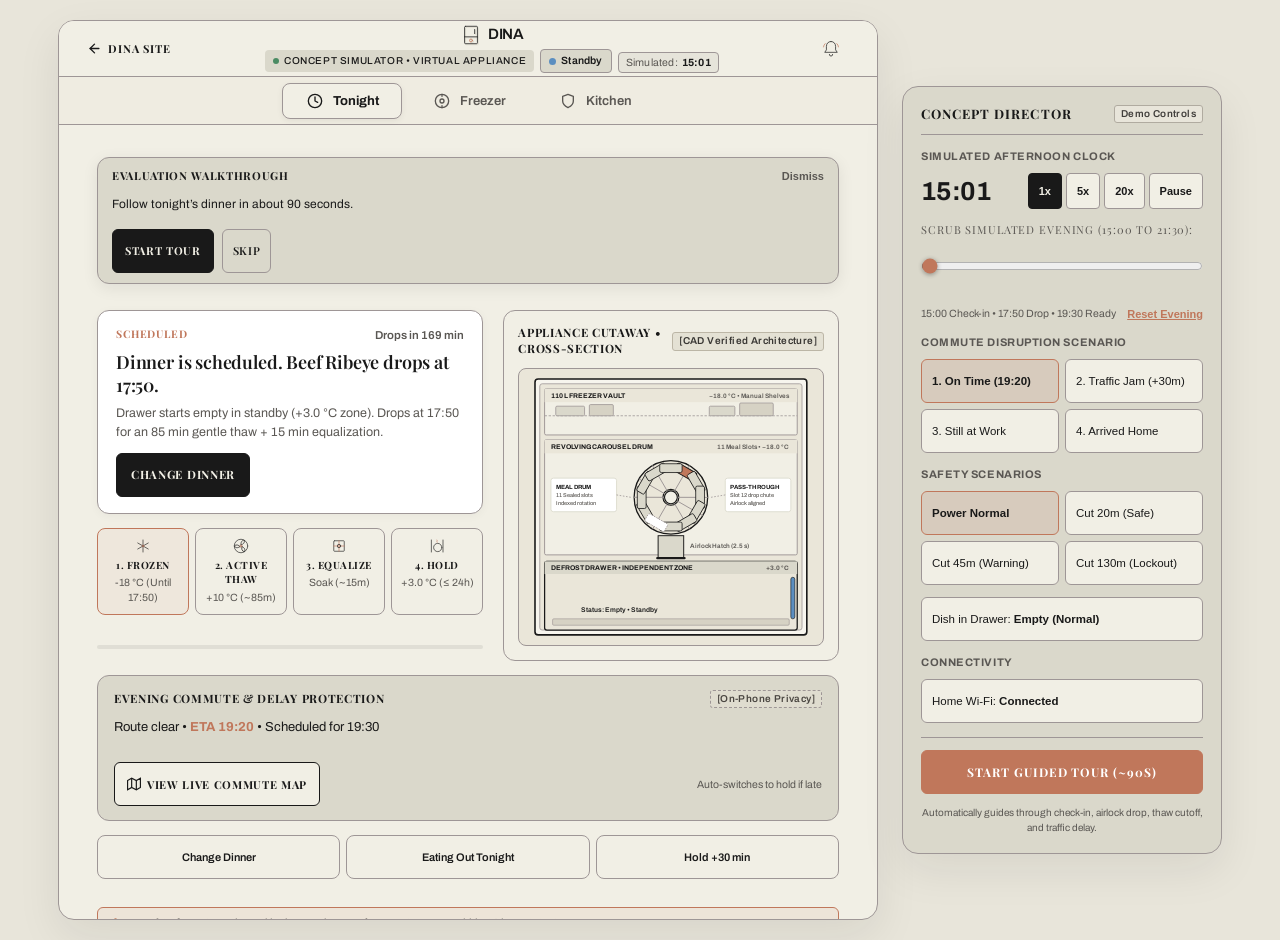
==== app.html @ b94a2a01 "Fix tablet layout: span Evening Commute, Quick Actions and Food Safety full width; eliminate dead ve" ====
<!DOCTYPE html>
<html lang="en">
<head>
  <meta charset="UTF-8">
  <meta name="viewport" content="width=device-width, initial-scale=1.0, viewport-fit=cover">
  <title>DINA App — Your Weeknight Dinner, Scheduled</title>
  <meta name="description" content="DINA Companion App — Concept Simulator &amp; Virtual Appliance. Schedule tonight's dinner, browse your stocked freezer meals, and keep dinner fridge-fresh at +3.0 °C.">
  <meta name="theme-color" content="#F1EFE5">
  <meta name="apple-mobile-web-app-capable" content="yes">
  <meta name="mobile-web-app-capable" content="yes">
  <meta name="apple-mobile-web-app-status-bar-style" content="default">
  <meta name="apple-mobile-web-app-title" content="DINA">
  <link rel="manifest" href="manifest.json">
  <link rel="icon" type="image/svg+xml" href="assets/icons/pwa-logo.svg">
  <link rel="icon" type="image/png" sizes="192x192" href="assets/images/pwa-icon-192.png">
  <link rel="apple-touch-icon" sizes="180x180" href="assets/images/apple-touch-icon.png">
  <link rel="stylesheet" href="css/tokens.css?v=10.4">
  <link rel="stylesheet" href="css/app.css?v=10.4">
</head>
<body class="app-body">

  <!-- Global DINA Animated Icon Style Definition (Presentation Deck Style) -->
  <svg width="0" height="0" style="position:absolute; width:0; height:0; overflow:hidden;" aria-hidden="true">
    <style>
      svg.dina-icon {
        --ink: #191919;
        --accent: #C0775B;
        filter: drop-shadow(1.8px 1.8px 0 var(--sand, #DAD8CB));
        overflow: visible;
      }
      .sand-card svg.dina-icon,
      .lock-notification-card svg.dina-icon,
      .status-hero-card svg.dina-icon,
      .drum-tier-card svg.dina-icon,
      .halo-simulator-card svg.dina-icon {
        filter: drop-shadow(1.8px 1.8px 0 var(--paper, #F1EFE5));
      }
      svg.dina-icon * {
        fill: none;
        stroke: var(--ink);
        stroke-width: 1.7;
        stroke-linecap: round;
        stroke-linejoin: round;
        transition: stroke-width 0.3s cubic-bezier(0.22, 0.61, 0.36, 1);
      }
      svg.dina-icon .ac { stroke: var(--accent); }
      svg.dina-icon .fl { fill: var(--accent); stroke: none; }
      svg.dina-icon .d {
        animation: dina-draw 1.45s cubic-bezier(0.22, 1, 0.36, 1) both;
        animation-delay: calc(var(--i, 0) * 0.1s);
      }
      @keyframes dina-draw {
        from { stroke-dasharray: 1; stroke-dashoffset: 1; }
        to   { stroke-dasharray: 1; stroke-dashoffset: 0; }
      }
      svg.dina-icon .vb { transform-box: view-box; }
      svg.dina-icon .spin-drum { transform-origin: 24px 24px; animation: dina-rot 36s linear infinite; }
      svg.dina-icon .spin-snow { transform-origin: 24px 24px; animation: dina-rot 52s linear infinite; }
      svg.dina-icon .spin-fan  { transform-origin: 24px 24px; animation: dina-rot 11s linear infinite; }
      svg.dina-icon .h1 { transform-origin: 24px 25px; animation: dina-rot 18s linear infinite; }
      svg.dina-icon .h2 { transform-origin: 24px 25px; animation: dina-rot 180s linear infinite; }
      @keyframes dina-rot { to { transform: rotate(360deg); } }
      svg.dina-icon .pulse-drawer { transform-origin: 24px 36px; animation: dina-halo 4.2s ease-in-out infinite; }
      svg.dina-icon .pulse-cal    { transform-origin: 33.5px 34px; animation: dina-halo 4.2s ease-in-out infinite; }
      @keyframes dina-halo { 0%, 100% { transform: scale(1); } 50% { transform: scale(1.22); } }
      svg.dina-icon .fall { animation: dina-fall 4.8s cubic-bezier(0.45, 0, 0.55, 1) infinite 1.4s; }
      @keyframes dina-fall { 0% { transform: translateY(0); opacity: 1; } 65% { transform: translateY(22px); opacity: 1; } 82%, 100% { transform: translateY(22px); opacity: 0; } }
      svg.dina-icon .steam { animation: dina-steam 4.6s ease-in-out infinite; }
      @keyframes dina-steam { 0%, 100% { transform: translateY(0); opacity: 1; } 50% { transform: translateY(-2.5px); opacity: 0.4; } }
      svg.dina-icon .bob { animation: dina-bob 4.8s ease-in-out infinite; }
      @keyframes dina-bob { 0%, 100% { transform: translateY(-1.5px); } 50% { transform: translateY(1.5px); } }
      svg.dina-icon .swing { transform-origin: 24px 6px; animation: dina-ring 6s ease-in-out infinite 1.5s; }
      @keyframes dina-ring { 0%, 20%, 100% { transform: rotate(0); } 4% { transform: rotate(7deg); } 8% { transform: rotate(-6deg); } 12% { transform: rotate(4deg); } 16% { transform: rotate(-2deg); } }
      svg.dina-icon .chk path { animation: dina-chk 6.5s cubic-bezier(0.22, 1, 0.36, 1) infinite 1.2s; }
      @keyframes dina-chk { 0% { stroke-dasharray: 1; stroke-dashoffset: 1; } 25%, 100% { stroke-dasharray: 1; stroke-dashoffset: 0; } }
      svg.dina-icon .a1, svg.dina-icon .a2, svg.dina-icon .a3, svg.dina-icon .blink { animation: dina-wave 4.2s ease-in-out infinite; }
      svg.dina-icon .a2 { animation-delay: 0.25s; }
      svg.dina-icon .a3 { animation-delay: 0.5s; }
      @keyframes dina-wave { 0%, 100% { opacity: 1; } 50% { opacity: 0.22; } }
      @media (prefers-reduced-motion: reduce) {
        svg.dina-icon * { animation: none !important; }
      }
    </style>
  </svg>

  <!-- Responsive Layout: Centered Phone Shell on Mobile; Phone + Director Panel Side-by-Side on Desktop -->
  <div class="app-layout-wrapper">

    <!-- Primary Phone Shell (Max-Width 430px) -->
    <main class="web-app-shell" id="appRoot" data-viewport="mobile">

      <!-- Top Web App Header -->
      <header class="app-header">
        <a href="index.html" class="app-header-back" title="Return to DINA Website" aria-label="Back to Website">
          <svg width="15" height="15" viewBox="0 0 24 24" fill="none" stroke="currentColor" stroke-width="2.2" stroke-linecap="round" stroke-linejoin="round">
            <line x1="19" y1="12" x2="5" y2="12"></line>
            <polyline points="12 19 5 12 12 5"></polyline>
          </svg>
          <span class="app-back-label">DINA Site</span>
        </a>

        <div class="app-header-center">
          <div class="app-brand-title-row">
            <svg class="dina-icon app-header-emblem" viewBox="0 0 48 48" width="20" height="20" aria-hidden="true">
              <rect class="d" style="--i:0" pathLength="1" x="10" y="5" width="28" height="38" rx="2"/>
              <path class="d" style="--i:1" pathLength="1" d="M10 28H38"/>
              <path class="d" style="--i:2" pathLength="1" d="M32 12V21"/>
              <g class="vb pulse-drawer"><circle class="d ac" style="--i:3" pathLength="1" cx="24" cy="36" r="3.2"/></g>
            </svg>
            <h1 class="app-header-title">DINA</h1>
          </div>
          <div class="header-meta-row">
            <a href="index.html" class="app-status-badge simulator-badge" id="headerConnectionBadge" title="Concept Simulator · Virtual Appliance (Link to Website)">
              <span class="status-pulse-dot" id="headerPulseDot"></span>
              <span id="headerStatusText">Concept Simulator &bull; Virtual Appliance</span>
            </a>
            <div class="header-led-chip" id="headerLedChip" title="Drawer Handle Physical Light Ring State">
              <span class="led-indicator-dot blue" id="headerLedDot"></span>
              <span id="headerLedText">Standby</span>
            </div>
            <div class="header-clock-tag" title="Simulated afternoon clock for demo evaluation">
              <span>Simulated:</span> <strong id="simClockDisplay">15:00</strong>
            </div>
          </div>
        </div>

        <div class="app-header-actions">
          <button class="app-header-btn" id="btnHeaderBell" title="Appliance Status Notification" aria-label="Appliance Status" type="button">
            <svg class="dina-icon" viewBox="0 0 48 48" width="20" height="20" style="filter:none;" aria-hidden="true">
              <g class="vb swing"><path class="d" style="--i:0" pathLength="1" d="M24 6C17 6 13 11 13 18V26L9 32H39L35 26V18C35 11 31 6 24 6Z"/><path class="d" style="--i:2" pathLength="1" d="M20 37a4 4 0 0 0 8 0"/></g><path class="d ac" style="--i:3" pathLength="1" d="M38 11a12 12 0 0 1 4 8M10 11a12 12 0 0 0 -4 8"/>
            </svg>
          </button>
        </div>
      </header>

      <!-- Scrollable Main Content -->
      <div class="app-main-content">

        <!-- ====================================================================
             TAB 1: TONIGHT (Connected Evening Flow, Status Hero, Cutaway, Pipeline)
             ==================================================================== -->
        <section class="tab-content active" id="tab-tonight" role="tabpanel" aria-label="Tonight's Dinner">

          <!-- First-Run Guided Tour Prompt Card -->
          <div class="lock-notification-card sand-card" id="tourPromptCard" role="region" aria-label="Guided Tour Prompt" style="background:var(--sand); margin-bottom:12px; padding:10px 14px;">
            <div class="lock-notif-header" style="margin-bottom:4px;">
              <span class="lock-notif-badge">Evaluation Walkthrough</span>
              <button type="button" id="btnTourPromptSkip" style="background:none; border:none; color:var(--ink-soft); font-size:11px; cursor:pointer; font-weight:600;">Dismiss</button>
            </div>
            <p class="lock-notif-text" style="font-size:12px; line-height:1.4; margin-bottom:8px;">
              Follow tonight&rsquo;s dinner in about 90 seconds.
            </p>
            <div style="display:flex; gap:8px;">
              <button type="button" class="btn-hero-primary" id="btnTourPromptStart" style="font-size:11px; padding:6px 12px;">Start Tour</button>
              <button type="button" class="btn-hero-secondary" id="btnTourPromptDismiss" style="font-size:11px; padding:6px 10px;">Skip</button>
            </div>
          </div>

          <!-- 15:00 Lock-Screen Style Afternoon Check-In Notification -->
          <div class="lock-notification-card" id="lockNotificationCard" role="region" aria-label="15:00 Afternoon Check-In">
            <div class="lock-notif-header">
              <div class="lock-notif-title-row">
                <svg class="dina-icon" viewBox="0 0 48 48" width="20" height="20" aria-hidden="true">
                  <rect class="d" style="--i:0" pathLength="1" x="6" y="9" width="36" height="33" rx="3"/><path class="d" style="--i:1" pathLength="1" d="M6 18H42"/><path class="d" style="--i:1" pathLength="1" d="M15 5V12M33 5V12"/><g class="vb pulse-cal"><circle class="d ac" style="--i:2" pathLength="1" cx="33.5" cy="34" r="3.6"/></g>
                </svg>
                <span class="lock-notif-badge">15:00 Afternoon Check-In</span>
              </div>
              <span class="lock-notif-sub">Runs automatically if you&rsquo;re busy</span>
            </div>
            <p class="lock-notif-text" id="lockNotifQuestionText">
              Tonight at <strong>19:30</strong>: Ready for <strong>Beef Ribeye</strong>?
            </p>
            <div class="lock-notif-actions">
              <button type="button" class="btn-notif-action confirm" id="btnNotifYes">Sounds Good</button>
              <button type="button" class="btn-notif-action" id="btnNotifSwap">Pick Another</button>
              <button type="button" class="btn-notif-action" id="btnNotifSkip">Eating Out Tonight</button>
            </div>
          </div>

          <!-- 1. Status Hero Card (Single sentence of state + number + primary action) -->
          <div class="status-hero-card" id="statusHeroCard" aria-live="polite">
            <div class="status-hero-meta">
              <span class="status-hero-tag" id="heroPhaseTag">SCHEDULED</span>
              <span class="status-hero-countdown" id="heroCountdownVal">Drops in 170 min</span>
            </div>
            <h2 class="status-hero-heading" id="heroHeading">Dinner is scheduled. Beef Ribeye drops at 17:50.</h2>
            <p class="status-hero-sub" id="heroSubtext">Drawer starts empty in standby (+3.0 &deg;C zone). At 17:50, container drops for an 85 min gentle thaw + 15 min equalization.</p>
            <div class="status-hero-actions" id="heroActions">
              <button type="button" class="btn-hero-primary" id="btnHeroAction">Change Dinner</button>
            </div>
          </div>

          <!-- 2. Cutaway Illustration (Mechanical cross-section: 110L vault, carousel, hatch, drawer) -->
          <div class="cutaway-card" id="cutawayCard" aria-label="Appliance mechanical cutaway cross-section">
            <div class="cutaway-header">
              <span class="cutaway-title">Appliance Cutaway &bull; Cross-Section</span>
              <span class="spec-status-tag cad">[CAD Verified Architecture]</span>
            </div>
            <div class="cutaway-svg-wrap">
              <svg class="cutaway-svg" viewBox="0 0 380 340" aria-label="DINA upright freezer cutaway cross-section diagram">
                <!-- Outer Insulated Cabinet Frame (60cm upright chassis) -->
                <rect x="20" y="10" width="340" height="320" rx="4" fill="#F7F5EE" stroke="#191919" stroke-width="2"/>
                <rect x="26" y="16" width="328" height="308" rx="3" fill="#EAE6D9" stroke="#9E9696" stroke-width="1"/>
                
                <!-- ZONE 1: Upper Manual Storage Shelves (110 L Vault at -18 °C) -->
                <rect x="32" y="22" width="316" height="58" rx="2" fill="#F1EFE5" stroke="#9E9696" stroke-width="1.2"/>
                <!-- Zone 1 Header Bar -->
                <rect x="32" y="22" width="316" height="17" fill="#EAE6D9"/>
                <text x="40" y="34" fill="#191919" font-family="Archivo, sans-serif" font-size="8.5" font-weight="700">110 L FREEZER VAULT</text>
                <text x="338" y="34" text-anchor="end" fill="#5A5753" font-family="Archivo, sans-serif" font-size="8" font-weight="600">&minus;18.0 &deg;C &bull; Manual Shelves</text>
                
                <!-- Fixed wire storage shelf & stored frozen goods -->
                <line x1="32" y1="56" x2="348" y2="56" stroke="#9E9696" stroke-width="1" stroke-dasharray="3 2"/>
                <rect x="46" y="44" width="36" height="12" rx="1.5" fill="#DAD8CB" stroke="#9E9696" stroke-width="1"/>
                <rect x="88" y="42" width="30" height="14" rx="1.5" fill="#D6D2C4" stroke="#9E9696" stroke-width="1"/>
                <rect x="238" y="44" width="32" height="12" rx="1.5" fill="#DAD8CB" stroke="#9E9696" stroke-width="1"/>
                <rect x="276" y="40" width="42" height="16" rx="1.5" fill="#D6D2C4" stroke="#9E9696" stroke-width="1"/>

                <!-- ZONE 2: Middle Revolving Carousel Chamber (-18 °C) -->
                <rect x="32" y="86" width="316" height="144" rx="2" fill="#F1EFE5" stroke="#9E9696" stroke-width="1.2"/>
                <!-- Zone 2 Header Bar (Safely above the drum circle) -->
                <rect x="32" y="86" width="316" height="17" fill="#EAE6D9"/>
                <text x="40" y="98" fill="#191919" font-family="Archivo, sans-serif" font-size="8.5" font-weight="700">REVOLVING CAROUSEL DRUM</text>
                <text x="338" y="98" text-anchor="end" fill="#5A5753" font-family="Archivo, sans-serif" font-size="8" font-weight="600">11 Meal Slots &bull; &minus;18.0 &deg;C</text>

                <!-- Left-side engineering callout -->
                <rect x="40" y="134" width="82" height="42" rx="3" fill="#FFFFFF" stroke="#DAD8CB" stroke-width="1"/>
                <text x="46" y="147" fill="#191919" font-family="Archivo, sans-serif" font-size="7.5" font-weight="700">MEAL DRUM</text>
                <text x="46" y="158" fill="#5A5753" font-family="Archivo, sans-serif" font-size="7" font-weight="500">11 Sealed slots</text>
                <text x="46" y="168" fill="#5A5753" font-family="Archivo, sans-serif" font-size="7" font-weight="500">Indexed rotation</text>
                <line x1="122" y1="155" x2="140" y2="158" stroke="#9E9696" stroke-width="1" stroke-dasharray="2 2"/>

                <!-- Right-side engineering callout -->
                <rect x="258" y="134" width="82" height="42" rx="3" fill="#FFFFFF" stroke="#DAD8CB" stroke-width="1"/>
                <text x="264" y="147" fill="#191919" font-family="Archivo, sans-serif" font-size="7.5" font-weight="700">PASS-THROUGH</text>
                <text x="264" y="158" fill="#5A5753" font-family="Archivo, sans-serif" font-size="7" font-weight="500">Slot 12 drop chute</text>
                <text x="264" y="168" fill="#5A5753" font-family="Archivo, sans-serif" font-size="7" font-weight="500">Airlock aligned</text>
                <line x1="258" y1="155" x2="240" y2="158" stroke="#9E9696" stroke-width="1" stroke-dasharray="2 2"/>

                <!-- Revolving Rotor Ring (Center: 190, 158; Radius: 46) -->
                <circle cx="190" cy="158" r="46" fill="#EAE6D9" stroke="#191919" stroke-width="1.6"/>
                <circle cx="190" cy="158" r="10" fill="#DAD8CB" stroke="#191919" stroke-width="1.4"/>
                <circle cx="190" cy="158" r="3" fill="#191919"/>

                <!-- Revolving Rotor Structure (Rotates to target slot) -->
                <g id="cutawayRotor" transform="rotate(0 190 158)">
                  <line x1="190" y1="112" x2="190" y2="204" stroke="#9E9696" stroke-width="1.1"/>
                  <line x1="150" y1="135" x2="230" y2="181" stroke="#9E9696" stroke-width="1.1"/>
                  <line x1="150" y1="181" x2="230" y2="135" stroke="#9E9696" stroke-width="1.1"/>
                  <line x1="144" y1="158" x2="236" y2="158" stroke="#9E9696" stroke-width="1.1"/>

                  <!-- Tonight's Container in Slot (Top slot at 0 deg) -->
                  <rect id="cutawaySlotContainer" x="176" y="116" width="28" height="11" rx="2" fill="#C0775B" stroke="#191919" stroke-width="1.2"/>

                  <!-- Stocked Radial Containers in Other Slots -->
                  <rect transform="rotate(30 190 158)" x="176" y="116" width="28" height="11" rx="2" fill="#DAD8CB" stroke="#191919" stroke-width="1"/>
                  <rect transform="rotate(60 190 158)" x="176" y="116" width="28" height="11" rx="2" fill="#DAD8CB" stroke="#191919" stroke-width="1"/>
                  <rect transform="rotate(90 190 158)" x="176" y="116" width="28" height="11" rx="2" fill="#DAD8CB" stroke="#191919" stroke-width="1"/>
                  <rect transform="rotate(120 190 158)" x="176" y="116" width="28" height="11" rx="2" fill="#DAD8CB" stroke="#191919" stroke-width="1"/>
                  <rect transform="rotate(150 190 158)" x="176" y="116" width="28" height="11" rx="2" fill="#DAD8CB" stroke="#191919" stroke-width="1"/>
                  <rect transform="rotate(210 190 158)" x="176" y="116" width="28" height="11" rx="2" fill="#DAD8CB" stroke="#191919" stroke-width="1"/>
                  <rect transform="rotate(240 190 158)" x="176" y="116" width="28" height="11" rx="2" fill="#DAD8CB" stroke="#191919" stroke-width="1"/>
                  <rect transform="rotate(270 190 158)" x="176" y="116" width="28" height="11" rx="2" fill="#DAD8CB" stroke="#191919" stroke-width="1"/>
                  <rect transform="rotate(300 190 158)" x="176" y="116" width="28" height="11" rx="2" fill="#DAD8CB" stroke="#191919" stroke-width="1"/>
                  <rect transform="rotate(330 190 158)" x="176" y="116" width="28" height="11" rx="2" fill="#DAD8CB" stroke="#191919" stroke-width="1"/>

                  <!-- Slot 12: Open Pass-Through Chute Slot (at 180 deg) -->
                  <rect transform="rotate(180 190 158)" x="176" y="116" width="28" height="11" rx="2" fill="#FFFFFF" stroke="#9E9696" stroke-width="1" stroke-dasharray="2 1.5"/>
                </g>
                <circle cx="190" cy="158" r="8" fill="#F1EFE5" stroke="#191919" stroke-width="1.4"/>

                <!-- Pass-through Airlock Chute (Slot 12 Chimney) -->
                <rect x="174" y="206" width="32" height="28" fill="#DAD8CB" stroke="#191919" stroke-width="1.2"/>
                <text x="214" y="222" fill="#5A5753" font-family="Archivo, sans-serif" font-size="8" font-weight="600">Airlock Hatch (2.5 s)</text>

                <!-- Smart Pause Warning Tag on Cutaway -->
                <g id="cutawaySmartPauseTag" transform="translate(136, 220)" hidden>
                  <rect x="-36" y="-8" width="72" height="16" rx="3" fill="#C0775B"/>
                  <text x="0" y="3.5" text-anchor="middle" fill="#FFFFFF" font-family="Archivo, sans-serif" font-size="7.5" font-weight="700">SMART PAUSE</text>
                </g>

                <!-- Motorized Sealed Airlock Hatch Flap -->
                <g id="cutawayHatchGroup">
                  <line id="cutawayHatchFlap" x1="173" y1="234" x2="207" y2="234" stroke="#191919" stroke-width="3" stroke-linecap="round"/>
                </g>

                <!-- Moving Container Dropping from Chimney to Drawer -->
                <g id="cutawayDropContainer" transform="translate(176, 212)" opacity="0">
                  <rect x="0" y="0" width="28" height="11" rx="2" fill="#C0775B" stroke="#191919" stroke-width="1.2"/>
                </g>

                <!-- ZONE 3: Independent Defrost Drawer (+3.0 °C Zone) -->
                <rect id="cutawayDrawerGlow" x="32" y="238" width="316" height="86" rx="3" fill="#EAE6D9" stroke="#191919" stroke-width="1.6"/>
                <!-- Drawer Header Strip -->
                <rect x="32" y="238" width="316" height="16" fill="#DAD8CB"/>
                <text x="40" y="249" fill="#191919" font-family="Archivo, sans-serif" font-size="8.5" font-weight="700">DEFROST DRAWER &bull; INDEPENDENT ZONE</text>
                <text x="338" y="249" text-anchor="end" fill="#5A5753" font-family="Archivo, sans-serif" font-size="8" font-weight="700">+3.0 &deg;C</text>

                <!-- Drawer Pull Handle with Live Halo Glow Indicator -->
                <rect id="cutawayHandleGlow" x="340" y="258" width="5" height="52" rx="2.5" fill="#5B8EC0" stroke="#191919" stroke-width="0.8"/>
                
                <!-- Removable Condensate Drip Tray underneath -->
                <rect x="42" y="310" width="296" height="8" rx="1.5" fill="#D6D2C4" stroke="#9E9696" stroke-width="0.8"/>

                <!-- Convection Crossflow Fan & Airflow Paths -->
                <g id="cutawayAirflow" opacity="0">
                  <circle cx="56" cy="274" r="9" fill="#DAD8CB" stroke="#191919" stroke-width="1.2"/>
                  <path d="M 56 267 V 281 M 49 274 H 63" stroke="#191919" stroke-width="1.2"/>
                  <text x="56" y="289" text-anchor="middle" fill="#5A5753" font-size="6.5" font-weight="600">Fan</text>
                  <path class="cutaway-air-flow" d="M 68 270 C 110 262, 150 262, 172 270" fill="none" stroke="#C0775B" stroke-width="1.5"/>
                  <path class="cutaway-air-flow" d="M 68 278 C 110 286, 150 286, 172 278" fill="none" stroke="#C0775B" stroke-width="1.5"/>
                </g>

                <!-- Container Resting Inside Defrost Drawer -->
                <g id="cutawayDrawerContainer" transform="translate(176, 268)" opacity="0">
                  <rect x="0" y="0" width="28" height="11" rx="2" fill="#C0775B" stroke="#191919" stroke-width="1.2"/>
                  <!-- Frost Layer Overlay on Container Lid -->
                  <rect id="cutawayFrostLayer" x="1" y="1" width="26" height="9" rx="1" fill="#FFFFFF" opacity="0.8"/>
                </g>

                <text id="cutawayDrawerStatusText" x="78" y="302" fill="#191919" font-family="Archivo, sans-serif" font-size="8.5" font-weight="600">Status: Empty &bull; Standby</text>
              </svg>
            </div>
          </div>

          <!-- 3. Four-Stage Timeline (Frozen -> Active Thaw -> Equalize -> Hold) -->
          <div class="thaw-stage-pipeline four-stage-pipeline" aria-label="Tonight's 4-stage automatic dinner plan">
            <div class="stage-step" id="stageStepFrozen">
              <svg class="dina-icon" viewBox="0 0 48 48" width="18" height="18" style="filter:none;" aria-hidden="true">
                <g class="vb spin-snow"><path class="d" style="--i:0" pathLength="1" d="M24 8V40M10 16L38 32M38 16L10 32"/></g><circle class="d ac" style="--i:1" pathLength="1" cx="24" cy="24" r="2.5"/>
              </svg>
              <span class="stage-label">1. Frozen</span>
              <span class="stage-sub" id="stageDropTimeLabel">-18 &deg;C (Until 17:50)</span>
            </div>
            <div class="stage-step" id="stageStepActiveThaw">
              <svg class="dina-icon" viewBox="0 0 48 48" width="18" height="18" style="filter:none;" aria-hidden="true">
                <circle class="d" style="--i:0" pathLength="1" cx="24" cy="24" r="18"/><g class="vb spin-fan"><path class="d" style="--i:1" pathLength="1" d="M24 21C23 13 27 8 33 9C34.5 15 30 20 24 21Z"/><g transform="rotate(120 24 24)"><path class="d" style="--i:1" pathLength="1" d="M24 21C23 13 27 8 33 9C34.5 15 30 20 24 21Z"/></g><g transform="rotate(240 24 24)"><path class="d" style="--i:1" pathLength="1" d="M24 21C23 13 27 8 33 9C34.5 15 30 20 24 21Z"/></g></g><circle class="d ac" style="--i:2" pathLength="1" cx="24" cy="24" r="2.8"/>
              </svg>
              <span class="stage-label">2. Active Thaw</span>
              <span class="stage-sub" id="stageThawDurationLabel">+10 &deg;C (~85m)</span>
            </div>
            <div class="stage-step" id="stageStepEqualization">
              <svg class="dina-icon" viewBox="0 0 48 48" width="18" height="18" style="filter:none;" aria-hidden="true">
                <rect class="d" style="--i:0" pathLength="1" x="10" y="10" width="28" height="28" rx="2"/>
                <path class="d ac" style="--i:1" pathLength="1" d="M10 24h28M24 10v28"/>
                <circle class="d" style="--i:2" pathLength="1" cx="24" cy="24" r="4.5"/>
              </svg>
              <span class="stage-label">3. Equalize</span>
              <span class="stage-sub" id="stageEqualizeDurationLabel">Soak (~15m)</span>
            </div>
            <div class="stage-step" id="stageStepHold">
              <svg class="dina-icon" viewBox="0 0 48 48" width="18" height="18" style="filter:none;" aria-hidden="true">
                <circle class="d" style="--i:0" pathLength="1" cx="26" cy="28" r="11"/><path class="d" style="--i:1" pathLength="1" d="M9 8V40M40 8V40"/><g class="steam"><path class="d ac" style="--i:2" pathLength="1" d="M24 14c-2-2 2-4 0-6"/></g>
              </svg>
              <span class="stage-label">4. Hold</span>
              <span class="stage-sub" id="stageHoldDurationLabel">+3.0 &deg;C (&le; 24h)</span>
            </div>
          </div>
          <div class="pipeline-progress-track">
            <div class="pipeline-progress-bar" id="pipelineProgressBar"></div>
          </div>

          <!-- 4. Live Thaw Card (Visible during thaw and equalize phases) -->
          <div class="live-thaw-card" id="liveThawCard" hidden>
            <div style="display:flex; justify-content:space-between; align-items:center;">
              <span class="form-label" style="margin:0;">Live Defrost Telemetry</span>
              <span class="spec-status-tag thermal">[Thermal Model &bull; Design Logic]</span>
            </div>
            <div class="thaw-metrics-split">
              <!-- Radial Progress Ring -->
              <div class="thaw-ring-box">
                <svg class="thaw-ring-svg" viewBox="0 0 64 64">
                  <circle cx="32" cy="32" r="26" fill="none" stroke="#EAE6D9" stroke-width="5"/>
                  <circle id="thawRingProgressCircle" cx="32" cy="32" r="26" fill="none" stroke="#C0775B" stroke-width="5" stroke-linecap="round" stroke-dasharray="163.36" stroke-dashoffset="163.36"/>
                </svg>
                <div class="thaw-ring-text-center">
                  <span class="thaw-ring-pct" id="thawRingPct">0%</span>
                  <span class="thaw-ring-unit">Thawed</span>
                </div>
              </div>
              <div class="thaw-readings-col">
                <div class="thaw-reading-line">
                  <span>Convection Air:</span>
                  <strong id="thawLiveAirC">+10.0 &deg;C</strong>
                </div>
                <div class="thaw-reading-line">
                  <span>Food Surface:</span>
                  <strong id="thawLiveSurfaceC">&minus;18.0 &deg;C</strong>
                </div>
                <div class="thaw-reading-line">
                  <span>Surface Cutoff Limit:</span>
                  <span>&le; +4.0 &deg;C</span>
                </div>
              </div>
            </div>

            <!-- Mini SVG Temperature vs Time Chart (Surface vs Core with Needle) -->
            <div class="thaw-chart-wrap">
              <svg class="thaw-chart-svg" viewBox="0 0 320 80" aria-label="Surface and Core temperature curves over time">
                <!-- Zero Degree Line -->
                <line x1="20" y1="46" x2="305" y2="46" stroke="#9E9696" stroke-width="0.8" stroke-dasharray="3 2"/>
                <text x="22" y="44" fill="#9E9696" font-family="Archivo, sans-serif" font-size="8">0 &deg;C</text>
                <!-- +4 °C Cutoff Line -->
                <line x1="20" y1="28" x2="305" y2="28" stroke="#C0775B" stroke-width="0.8" stroke-dasharray="2 2" opacity="0.6"/>
                <text x="22" y="26" fill="#C0775B" font-family="Archivo, sans-serif" font-size="8">+4 &deg;C Cutoff</text>
                <!-- Surface Temperature Curve (Clay) -->
                <path d="M 30 72 Q 70 50, 110 48 T 200 44 Q 240 38, 270 28 T 300 32" fill="none" stroke="#C0775B" stroke-width="2"/>
                <!-- Core Temperature Curve (Ink Soft) -->
                <path d="M 30 72 Q 90 70, 150 62 T 240 52 Q 280 44, 300 32" fill="none" stroke="#5A5753" stroke-width="2"/>
                <!-- Scrubber Needle Indicator -->
                <line id="thawChartScrubberLine" x1="30" y1="10" x2="30" y2="76" stroke="#191919" stroke-width="1.8"/>
              </svg>
            </div>
            <div class="thaw-chart-legend">
              <span style="color:var(--clay); font-weight:600;">&bull; Surface (Cutoff &le; +4.0 &deg;C)</span>
              <span style="color:var(--ink-soft); font-weight:600;">&bull; Core (Soak to +3.0 &deg;C)</span>
              <span style="font-size:9.5px;">Modelled estimates</span>
            </div>
          </div>

          <!-- 5. Evening Commute Card (Replaces old Running Late tab on main screen) -->
          <div class="evening-card" id="eveningCard">
            <div class="evening-card-header">
              <span class="evening-card-title">Evening Commute &amp; Delay Protection</span>
              <span class="spec-status-tag target">[On-Phone Privacy]</span>
            </div>
            <p class="evening-commute-status" id="eveningCommuteText">
              Route clear &bull; <strong>ETA 19:20</strong> &bull; Dinner scheduled for 19:30
            </p>
            <div style="display:flex; justify-content:space-between; align-items:center;">
              <button type="button" class="btn-evening-map" id="btnOpenMapSheet">
                <svg width="14" height="14" viewBox="0 0 24 24" fill="none" stroke="currentColor" stroke-width="2">
                  <polygon points="1 6 1 22 8 18 16 22 23 18 23 2 16 6 8 2 1 6"></polygon>
                  <line x1="8" y1="2" x2="8" y2="18"></line>
                  <line x1="16" y1="6" x2="16" y2="22"></line>
                </svg>
                <span>View Live Commute Map</span>
              </button>
              <span style="font-size:10.5px; color:var(--ink-soft);">Auto-switches to hold if late</span>
            </div>
          </div>

          <!-- 6. Quick Actions Strip -->
          <div class="quick-actions-strip">
            <button type="button" class="btn-strip-action" id="btnQuickChangeDinner">Change Dinner</button>
            <button type="button" class="btn-strip-action" id="btnQuickEatingOut">Eating Out Tonight</button>
            <button type="button" class="btn-strip-action" id="btnQuickHold30">Hold +30 min</button>
          </div>

          <!-- Do-Not-Refreeze Food Safety Note -->
          <div class="do-not-refreeze-notice">
            <svg width="15" height="15" viewBox="0 0 24 24" fill="none" stroke="currentColor" stroke-width="2" aria-hidden="true"><path d="M12 9v2m0 4h.01m-6.938 4h13.856c1.54 0 2.502-1.667 1.732-3L13.732 4c-.77-1.333-2.694-1.333-3.464 0L3.34 16c-.77 1.333.192 3 1.732 3z"/></svg>
            <span><strong>Food Safety:</strong> Once thawed in drawer, do not refreeze &bull; Consume within 24 h at +3.0 &deg;C.</span>
          </div>

        </section>

        <!-- ====================================================================
             TAB 2: FREEZER (Carousel Inventory, Stocking, Container Details)
             ==================================================================== -->
        <section class="tab-content" id="tab-freezer" role="tabpanel" aria-label="Freezer Inventory">
          <div class="section-headline-block">
            <div class="headline-with-icon">
              <svg class="dina-icon" viewBox="0 0 48 48" width="30" height="30" aria-hidden="true">
                <circle class="d" style="--i:0" pathLength="1" cx="24" cy="24" r="19"/><circle class="d" style="--i:1" pathLength="1" cx="24" cy="24" r="4"/><g class="vb spin-drum"><path class="d" style="--i:2" pathLength="1" d="M24 20L24 5M27.46 22L40.45 14.5M27.46 26L40.45 33.5M24 28L24 43M20.54 26L7.55 33.5M20.54 22L7.55 14.5"/><circle class="d ac" style="--i:3" pathLength="1" cx="36" cy="24" r="2.6"/></g>
              </svg>
              <div>
                <h2>What&rsquo;s in My Freezer (<span id="freezerStockedCount">8</span> of 11 Stocked)</h2>
                <p>8 containers stocked &bull; 3 open spots &bull; 1 dedicated auto-drop chute &bull; 2.5 s indexing access</p>
              </div>
            </div>
          </div>

          <!-- Carousel Visualizer Wheel -->
          <div class="drum-wheel-visualizer" id="drumGraphic">
            <div class="drum-wheel-svg-box">
              <svg viewBox="0 0 120 120" width="96" height="96" aria-label="Interactive rotating meal carousel">
                <circle cx="60" cy="60" r="52" fill="#F1EFE5" stroke="#191919" stroke-width="2"/>
                <g id="interactiveDrumRotor" class="drum-rotor-group">
                  <line x1="60" y1="8" x2="60" y2="112" stroke="#9E9696" stroke-width="1.5"/>
                  <line x1="15" y1="34" x2="105" y2="86" stroke="#9E9696" stroke-width="1.5"/>
                  <line x1="105" y1="34" x2="15" y2="86" stroke="#9E9696" stroke-width="1.5"/>
                  <circle cx="60" cy="24" r="10" fill="#C0775B"/>
                  <circle cx="91" cy="42" r="9" fill="#DAD8CB" stroke="#191919" stroke-width="1.5"/>
                  <circle cx="91" cy="78" r="9" fill="#DAD8CB" stroke="#191919" stroke-width="1.5"/>
                  <circle cx="60" cy="96" r="9" fill="#FFFFFF" stroke="#191919" stroke-width="1.5" stroke-dasharray="3 2"/>
                  <circle cx="29" cy="78" r="9" fill="#DAD8CB" stroke="#191919" stroke-width="1.5"/>
                  <circle cx="29" cy="42" r="9" fill="#DAD8CB" stroke="#191919" stroke-width="1.5"/>
                </g>
                <circle cx="60" cy="60" r="12" fill="#F1EFE5" stroke="#191919" stroke-width="2"/>
                <circle cx="60" cy="60" r="4" fill="#C0775B"/>
              </svg>
            </div>
            <div class="drum-wheel-copy">
              <span class="caption clay-text">Insulated Front Door Access <span class="spec-status-tag cad">[CAD Verified]</span></span>
              <strong id="drumWheelStatusTitle">Container 02 at Door (Beef Ribeye, 450 g)</strong>
              <p>Dedicated insulated access door lets you slide meals in and out without opening the main freezer door or exposing 110 L of frozen food to warm kitchen air.</p>
            </div>
          </div>

          <!-- Upper Carousel Ring (6 Containers) -->
          <div class="drum-tier-card">
            <div class="drum-tier-header">
              <span class="drum-tier-title">Upper Ring (6 Meal Containers)</span>
              <span class="drum-tier-badge" id="upperRingBadge">6 / 6 Stocked</span>
            </div>
            <div class="drum-slots-row">
              <button class="drum-slot-btn" data-slot="01" type="button" aria-label="Container 01: Organic Chicken Breast, 500g">
                <span class="slot-num">01</span>
                <span class="slot-name">Chicken (500g)</span>
              </button>
              <button class="drum-slot-btn active" data-slot="02" type="button" aria-label="Container 02: Beef Ribeye, 450g">
                <span class="slot-num">02</span>
                <span class="slot-name">Ribeye (450g)</span>
              </button>
              <button class="drum-slot-btn" data-slot="03" type="button" aria-label="Container 03: Atlantic Salmon Fillet, 320g">
                <span class="slot-num">03</span>
                <span class="slot-name">Salmon (320g)</span>
              </button>
              <button class="drum-slot-btn" data-slot="04" type="button" aria-label="Container 04: Wild Tiger Prawns, 250g">
                <span class="slot-num">04</span>
                <span class="slot-name">Prawns (250g)</span>
              </button>
              <button class="drum-slot-btn" data-slot="05" type="button" aria-label="Container 05: Homemade Lasagna, 600g">
                <span class="slot-num">05</span>
                <span class="slot-name">Lasagna (600g)</span>
              </button>
              <button class="drum-slot-btn" data-slot="06" type="button" aria-label="Container 06: Pork Tenderloin Medallions, 350g">
                <span class="slot-num">06</span>
                <span class="slot-name">Pork (350g)</span>
              </button>
            </div>
          </div>

          <!-- Lower Carousel Ring (5 Containers + Drop Chute) -->
          <div class="drum-tier-card">
            <div class="drum-tier-header">
              <span class="drum-tier-title">Lower Ring (5 Containers + Drop Chute)</span>
              <span class="drum-tier-badge" id="lowerRingBadge">3 Open Spots</span>
            </div>
            <div class="drum-slots-row">
              <button class="drum-slot-btn" data-slot="07" type="button" aria-label="Container 07: Atlantic Codfish Loins, 400g">
                <span class="slot-num">07</span>
                <span class="slot-name">Codfish (400g)</span>
              </button>
              <button class="drum-slot-btn" data-slot="08" type="button" aria-label="Container 08: Filet Mignon Steak, 300g">
                <span class="slot-num">08</span>
                <span class="slot-name">Mignon (300g)</span>
              </button>
              <button class="drum-slot-btn empty" data-slot="09" type="button" aria-label="Container 09: Empty slot, tap to stock">
                <span class="slot-num">09</span>
                <span class="slot-name">+ Add Meal</span>
              </button>
              <button class="drum-slot-btn empty" data-slot="10" type="button" aria-label="Container 10: Empty slot, tap to stock">
                <span class="slot-num">10</span>
                <span class="slot-name">+ Add Meal</span>
              </button>
              <button class="drum-slot-btn empty" data-slot="11" type="button" aria-label="Container 11: Empty slot, tap to stock">
                <span class="slot-num">11</span>
                <span class="slot-name">+ Add Meal</span>
              </button>
              <button class="drum-slot-btn chimney" data-slot="12" type="button" title="Dedicated pass-through path that lets upper meals drop into the defrost drawer" aria-label="Slot 12: Dedicated auto-drop path chute">
                <span class="slot-num" style="color: var(--ink-soft);">Chute</span>
                <span class="slot-name" style="color: var(--ink-soft);">Drop Path</span>
              </button>
            </div>
          </div>

          <!-- Selected Container Details Bar -->
          <div class="load-form-card" id="slotDetailCard">
            <div style="display:flex; justify-content:space-between; align-items:center;">
              <span class="form-label" style="margin:0;">Selected Container: <strong id="slotDetailName" style="color:var(--clay)">Beef Ribeye</strong></span>
              <span class="spec-status-tag logic" id="slotDetailStatus">Ready in Drum</span>
            </div>
            <p id="slotDetailInfo" style="font-size:12px; color:var(--ink-soft); margin:6px 0 10px;">
              Container 02 &bull; 450 g &bull; Modelled thaw time: ~85 min (+ 15 min equalization).
            </p>
            <div style="display:flex; gap:8px;">
              <button type="button" class="btn-action-primary" id="btnUseSlotForTonight" style="font-size:12px; padding:10px 14px;">
                Use for Tonight
              </button>
              <button type="button" class="btn-action-secondary" id="btnOpenAddMealSheet" style="font-size:12px; padding:10px 14px;">
                Stock New Meal
              </button>
            </div>
          </div>

        </section>

        <!-- ====================================================================
             TAB 3: KITCHEN & CARE (Telemetry, Closed-Loop, Power Safety, Settings)
             ==================================================================== -->
        <section class="tab-content" id="tab-kitchen" role="tabpanel" aria-label="Kitchen &amp; Everyday Care">
          <div class="section-headline-block">
            <div class="headline-with-icon">
              <svg class="dina-icon" viewBox="0 0 48 48" width="30" height="30" aria-hidden="true">
                <path class="d" style="--i:0" pathLength="1" d="M24 5L39 10V22C39 32 32 39 24 43C16 39 9 32 9 22V10Z"/><g class="chk"><path class="d ac" style="--i:2" pathLength="1" d="M16.5 24L22 29.5L32 18.5"/></g>
              </svg>
              <div>
                <h2>Your Kitchen &amp; Everyday Care</h2>
                <p>Telemetry, thermal sensors, food safety guard, and appliance hygiene</p>
              </div>
            </div>
          </div>

          <!-- 4 Telemetry Cells (Main freezer, Drawer, Fridge hold, Power guard) -->
          <div class="telemetry-grid">
            <div class="telem-cell">
              <div class="telem-cell-top">
                <span class="telem-cell-title">Main Freezer</span>
                <svg class="dina-icon" viewBox="0 0 48 48" width="20" height="20" style="filter:none;" aria-hidden="true">
                  <g class="vb spin-snow"><path class="d" style="--i:0" pathLength="1" d="M24 8V40M10 16L38 32M38 16L10 32"/></g><circle class="d ac" style="--i:1" pathLength="1" cx="24" cy="24" r="2.5"/>
                </svg>
              </div>
              <div class="telem-cell-val">&minus;18.0 &deg;C</div>
              <span class="telem-cell-sub">11 Meals + 110 L Vault <span class="spec-status-tag cad">[CAD Verified]</span></span>
            </div>

            <div class="telem-cell">
              <div class="telem-cell-top">
                <span class="telem-cell-title">Defrost Drawer</span>
                <svg class="dina-icon" viewBox="0 0 48 48" width="20" height="20" style="filter:none;" aria-hidden="true">
                  <circle class="d" style="--i:0" pathLength="1" cx="24" cy="24" r="18"/><g class="vb spin-fan"><path class="d" style="--i:1" pathLength="1" d="M24 21C23 13 27 8 33 9C34.5 15 30 20 24 21Z"/><g transform="rotate(120 24 24)"><path class="d" style="--i:1" pathLength="1" d="M24 21C23 13 27 8 33 9C34.5 15 30 20 24 21Z"/></g><g transform="rotate(240 24 24)"><path class="d" style="--i:1" pathLength="1" d="M24 21C23 13 27 8 33 9C34.5 15 30 20 24 21Z"/></g></g><circle class="d ac" style="--i:2" pathLength="1" cx="24" cy="24" r="2.8"/>
                </svg>
              </div>
              <div class="telem-cell-val" id="telemDrawerTemp" style="font-size:12.5px; line-height:1.3; color:var(--ink);">Empty &bull; standby</div>
              <span class="telem-cell-sub" id="telemDrawerSub">Independent +3.0 &deg;C Zone <span class="spec-status-tag thermal">[Thermal Model]</span></span>
            </div>

            <div class="telem-cell">
              <div class="telem-cell-top">
                <span class="telem-cell-title">Fridge Hold</span>
                <svg class="dina-icon" viewBox="0 0 48 48" width="20" height="20" style="filter:none;" aria-hidden="true">
                  <path class="d" style="--i:0" pathLength="1" d="M24 5L39 10V22C39 32 32 39 24 43C16 39 9 32 9 22V10Z"/><path class="d ac" style="--i:1" pathLength="1" d="M17 24L22 29L31 19"/>
                </svg>
              </div>
              <div class="telem-cell-val">+3.0 &deg;C</div>
              <span class="telem-cell-sub">Uniform +3.0 &deg;C (&le; 24 h) <span class="spec-status-tag logic">[Design Logic]</span></span>
            </div>

            <div class="telem-cell">
              <div class="telem-cell-top">
                <span class="telem-cell-title">Power-Cut Guard</span>
                <svg class="dina-icon" viewBox="0 0 48 48" width="20" height="20" style="filter:none;" aria-hidden="true">
                  <path class="d" style="--i:0" pathLength="1" d="M27 5L11 27H23L21 43L37 21H25Z"/>
                </svg>
              </div>
              <div class="telem-cell-val" id="telemBlackoutVal">All Good</div>
              <span class="telem-cell-sub" id="telemBlackoutSub">Safe: Resumed (&lt; 30m) <span class="spec-status-tag logic">[USDA Rule]</span></span>
            </div>
          </div>

          <!-- Closed-Loop Sensing & Thermal Control Card -->
          <div class="closed-loop-card">
            <div class="closed-loop-header">
              <span class="closed-loop-title">Closed-Loop Sensing &amp; Thermal Control</span>
              <span class="spec-status-tag thermal">[Design Logic]</span>
            </div>
            <p style="font-size:11.5px; color:var(--ink-soft); margin:0;">
              Food surface limit (&le; +4.0 &deg;C) is monitored via lid-mounted NTC thermistor probe / chamber thermopiles. Air is controlled via setpoint switching with &plusmn;0.5 &deg;C hysteresis (not PID), preventing edge-cooking.
            </p>
            <div class="closed-loop-grid">
              <div class="closed-loop-cell">
                <span class="closed-loop-cell-title">Convection Air</span>
                <span class="closed-loop-cell-val" id="clFanState">Standby</span>
                <span class="closed-loop-cell-sub" id="clFanSub">Duct Setpoint</span>
              </div>
              <div class="closed-loop-cell">
                <span class="closed-loop-cell-title">Food Surface</span>
                <span class="closed-loop-cell-val" id="clSurfaceTemp">Standby</span>
                <span class="closed-loop-cell-sub">Limit &le; +4.0 &deg;C</span>
              </div>
              <div class="closed-loop-cell">
                <span class="closed-loop-cell-title">Core Temperature</span>
                <span class="closed-loop-cell-val" id="clCoreTemp">Standby</span>
                <span class="closed-loop-cell-sub">Soaks to +3.0 &deg;C</span>
              </div>
            </div>
          </div>

          <!-- Power-Cut Protection Stepper (20 min, 45 min, 130 min) -->
          <div class="load-form-card" style="margin-top:14px;">
            <span class="form-label" style="margin-top:0;">Power-Cut Protection &bull; Stepped Outage Simulation</span>
            <div class="power-cut-stepper" aria-label="Power cut duration selector">
              <button type="button" class="pcut-step-btn active" data-duration="0" id="btnPcut0">
                <strong>Normal (0m)</strong>
                <span>Continuous Power</span>
              </button>
              <button type="button" class="pcut-step-btn" data-duration="20" id="btnPcut20">
                <strong>&lt; 30 min (20m)</strong>
                <span>Recoverable</span>
              </button>
              <button type="button" class="pcut-step-btn" data-duration="45" id="btnPcut45">
                <strong>30&ndash;120 min (45m)</strong>
                <span>Tier 1 Warning</span>
              </button>
              <button type="button" class="pcut-step-btn" data-duration="130" id="btnPcut130">
                <strong>&gt; 120 min (130m)</strong>
                <span>Tier 2 Lockout</span>
              </button>
            </div>

            <!-- Demo Scenarios Buttons -->
            <div class="demo-scenarios-list" style="margin-top:12px;">
              <button type="button" class="scenario-btn" id="btnSimDrawerOpen">
                <span>What if a dish is still in the drawer at drop time?</span>
                <span class="scenario-tag" id="tagDrawerOccupied">Smart Pause</span>
              </button>
              <button type="button" class="scenario-btn" id="btnSimDishClean">
                <span>Removable Condensate Drip Tray Care</span>
                <span class="scenario-tag">Dishwasher-Safe</span>
              </button>
            </div>

            <!-- Scenario Feedback Notice -->
            <div class="scenario-feedback-card" id="scenarioFeedbackBox" hidden>
              <p id="scenarioFeedbackText" style="margin:0;"></p>
            </div>
          </div>

          <!-- Unified Handle Light Ring Guide -->
          <div class="halo-simulator-card" style="margin-top:14px;">
            <span class="drum-tier-title">Drawer Handle Light Ring Guide</span>
            <p style="font-size:12px; color:var(--ink-soft); margin-top:4px;">Single unified legend matching index.html and hardware PRD</p>
            
            <div class="halo-ring-visual blue" id="haloRingVisual"></div>
            <p id="haloStateLabel" style="font-size:12.5px; font-weight:600; color:var(--ink);">Blue &mdash; Standby (all meals deep-frozen, drawer empty)</p>
            
            <!-- Manual Preview Buttons (Auto-reverts after 5 seconds) -->
            <div class="halo-buttons-row">
              <button class="halo-btn active" data-mode="blue" type="button">Blue (Standby)</button>
              <button class="halo-btn" data-mode="amber" type="button">Amber (Thawing)</button>
              <button class="halo-btn" data-mode="green" type="button">Green (Ready / +3.0&deg;C)</button>
              <button class="halo-btn" data-mode="amberFast" type="button">Amber (Warning)</button>
              <button class="halo-btn" data-mode="red" type="button">Red (Lockout)</button>
            </div>
            <span style="font-size:10.5px; color:var(--ink-soft); margin-top:4px; display:block;">Manual preview reverts to live state automatically after 5 s.</span>
          </div>

          <!-- Settings & Planned Integrations -->
          <div class="load-form-card" style="margin-top:14px;">
            <span class="form-label">Connectivity &amp; Smart Home Settings</span>
            
            <div class="toggle-row" style="margin-bottom:12px;">
              <div>
                <strong style="font-size:12.5px; display:block;">Commute Sync Privacy</strong>
                <p style="font-size:11.5px; color:var(--ink-soft); margin:0;">Designed so live location stays on the phone &mdash; only an arrival signal is dispatched to DINA.</p>
              </div>
              <button type="button" class="privacy-toggle-btn active" id="btnToggleCommuteSync" aria-pressed="true">ON</button>
            </div>

            <div class="toggle-row" style="margin-bottom:12px;">
              <div>
                <strong style="font-size:12.5px; display:block;">Home Wi-Fi Offline Test</strong>
                <p style="font-size:11.5px; color:var(--ink-soft); margin:0;">DINA runs dinner schedules locally on hardware without cloud dependencies.</p>
              </div>
              <button type="button" class="privacy-toggle-btn" id="btnSimulateOffline">Test Offline</button>
            </div>

            <div style="border-top:var(--hairline); padding-top:10px; margin-top:10px;">
              <span style="font-size:11px; font-weight:600; color:var(--ink); display:block; margin-bottom:6px;">Planned Integrations:</span>
              <div style="display:flex; flex-wrap:wrap; gap:6px;">
                <span class="spec-status-tag planned">Apple Home <span style="font-size:9px;">[Planned]</span></span>
                <span class="spec-status-tag planned">Google Home <span style="font-size:9px;">[Planned]</span></span>
                <span class="spec-status-tag planned">Samsung SmartThings <span style="font-size:9px;">[Planned]</span></span>
                <span class="spec-status-tag planned">Home Assistant <span style="font-size:9px;">[Planned]</span></span>
                <span class="spec-status-tag planned">Matter over Wi-Fi <span style="font-size:9px;">[Planned]</span></span>
              </div>
            </div>

            <div style="border-top:var(--hairline); padding-top:10px; margin-top:12px; font-size:11.5px;">
              <a href="index.html#validation" style="color:var(--clay); font-weight:600;">View Engineering &amp; Thermal Validation Specs on DINA Site &rarr;</a>
            </div>
          </div>

        </section>

      </div><!-- /.app-main-content -->

      <!-- Sticky Bottom Navigation Bar (Tonight, Freezer, Kitchen) -->
      <nav class="bottom-tab-bar" aria-label="Bottom App Navigation">
        <button class="bottom-tab-item active" data-tab="tab-tonight" type="button" aria-label="Tonight's Dinner">
          <div class="tab-bar-indicator"></div>
          <div class="bottom-tab-icon">
            <svg viewBox="0 0 24 24" width="20" height="20" fill="none" stroke="currentColor" stroke-width="2" stroke-linecap="round" stroke-linejoin="round">
              <circle cx="12" cy="12" r="10"></circle>
              <polyline points="12 6 12 12 16 14"></polyline>
            </svg>
          </div>
          <span>Tonight</span>
        </button>

        <button class="bottom-tab-item" data-tab="tab-freezer" type="button" aria-label="Freezer Inventory">
          <div class="tab-bar-indicator"></div>
          <div class="bottom-tab-icon">
            <svg viewBox="0 0 24 24" width="20" height="20" fill="none" stroke="currentColor" stroke-width="2" stroke-linecap="round" stroke-linejoin="round">
              <circle cx="12" cy="12" r="10"></circle>
              <circle cx="12" cy="12" r="3"></circle>
              <line x1="12" y1="2" x2="12" y2="5"></line>
              <line x1="12" y1="19" x2="12" y2="22"></line>
            </svg>
          </div>
          <span>Freezer</span>
        </button>

        <button class="bottom-tab-item" data-tab="tab-kitchen" type="button" aria-label="Kitchen &amp; Care">
          <div class="tab-bar-indicator"></div>
          <div class="bottom-tab-icon">
            <svg viewBox="0 0 24 24" width="20" height="20" fill="none" stroke="currentColor" stroke-width="2" stroke-linecap="round" stroke-linejoin="round">
              <path d="M12 22s8-4 8-10V5l-8-3-8 3v7c0 6 8 10 8 10z"></path>
            </svg>
          </div>
          <span>Kitchen</span>
        </button>
      </nav>

      <!-- Guided Tour Bottom Caption Bar -->
      <div class="tour-caption-bar" id="tourCaptionBar" hidden>
        <div class="tour-caption-top">
          <span class="tour-step-badge" id="tourStepBadge">Step 1 of 6</span>
          <button type="button" id="btnTourExit" class="btn-tour-nav" style="border:none; padding:0 4px; font-size:10px;">Exit Tour</button>
        </div>
        <p class="tour-caption-text" id="tourCaptionText">
          15:00 Check-In: DINA checks in with tonight's dinner suggestion (Beef Ribeye). Tap "Sounds Good" or "Next".
        </p>
        <div class="tour-caption-actions">
          <button type="button" class="btn-tour-nav" id="btnTourReplay">Replay</button>
          <button type="button" class="btn-tour-nav primary" id="btnTourNext">Next Step &rarr;</button>
        </div>
      </div>

  <!-- ====================================================================
       BOTTOM SHEETS (Emil 280ms ease-drawer, focus-trapped, backdrop)
       ==================================================================== -->
  <div class="sheet-backdrop" id="sheetBackdrop" aria-hidden="true"></div>

  <!-- SHEET 1: CHANGE DINNER SHEET -->
  <div class="bottom-sheet" id="changeDinnerSheet" role="dialog" aria-labelledby="changeDinnerTitle" aria-modal="true" hidden>
    <div class="sheet-handle-zone" aria-label="Drag down to close sheet" role="button" tabindex="0">
      <div class="sheet-handle-bar"></div>
    </div>
    <div class="sheet-header">
      <h3 class="sheet-title" id="changeDinnerTitle">Change Tonight&rsquo;s Dinner</h3>
      <button type="button" class="btn-sheet-close" id="btnCloseChangeDinner">Close</button>
    </div>
    <div class="sheet-body">
      <span class="form-label" style="margin-top:0;">1. Tap What You Feel Like Eating Tonight:</span>
      <div class="meal-grid" id="sheetMealGrid" style="margin-bottom:16px;">
        <!-- Dynamically rendered 8 stocked meals buttons -->
      </div>

      <span class="form-label">2. Target Dinner Ready Time:</span>
      <div class="schedule-widget-wrap">
        <div class="dial-container" id="dialContainer" role="slider" tabindex="0" aria-label="Target dinner ready time" aria-valuemin="1080" aria-valuemax="1320" aria-valuenow="1170" aria-valuetext="19:30" title="Drag dial or use arrow keys">
          <svg class="dial-svg" viewBox="0 0 200 200">
            <circle class="dial-bg-circle" cx="100" cy="100" r="96"/>
            <g id="dialTicks"></g>
            <path id="dialArc" d="M 188 100 A 88 88 0 0 1 100 188" fill="none" stroke="#C0775B" stroke-width="14" stroke-linecap="round"/>
          </svg>
          <div class="dial-center-disc">
            <span class="dial-title">Ready By</span>
            <span class="dial-value" id="dialValue">19:30</span>
            <span class="dial-sub">Tonight</span>
          </div>
        </div>
        <p class="dial-workflow-caption" style="margin-top:6px;">Drag dial or use &larr;/&rarr; arrow keys</p>
      </div>

      <!-- Late Rescue / Thermal Window Advisory -->
      <div class="late-rescue-notice" id="lateRescueNotice" hidden style="margin-bottom:14px;">
        <strong>Thermal Window Advisory:</strong> Requires gentle thaw + equalization soak. Earliest safe ready time: <strong>19:30</strong>.
      </div>

      <!-- Quick Preset Chips -->
      <div class="quick-time-chips" aria-label="Quick dinner time presets" style="margin-bottom:16px;">
        <button type="button" class="time-preset-chip" data-mins="1110">18:30 (Eat Early)</button>
        <button type="button" class="time-preset-chip active" data-mins="1170">19:30 (Usual Time)</button>
        <button type="button" class="time-preset-chip" data-mins="1230">20:30 (Eat Later)</button>
        <button type="button" class="time-preset-chip" data-mins="1280">21:20 (Late Night)</button>
      </div>

      <button type="button" class="btn-action-primary" id="btnConfirmDinnerSheet" style="width:100%; padding:14px 18px;">
        Confirm Dinner Plan
      </button>
    </div>
  </div>

  <!-- SHEET 2: ADD MEAL SHEET -->
  <div class="bottom-sheet" id="addMealSheet" role="dialog" aria-labelledby="addMealTitle" aria-modal="true" hidden>
    <div class="sheet-handle-zone" aria-label="Drag down to close sheet" role="button" tabindex="0">
      <div class="sheet-handle-bar"></div>
    </div>
    <div class="sheet-header">
      <h3 class="sheet-title" id="addMealTitle">Add Meal to Freezer</h3>
      <button type="button" class="btn-sheet-close" id="btnCloseAddMeal">Close</button>
    </div>
    <div class="sheet-body">
      <span class="form-label" style="margin-top:0;">Container to Stock: <strong id="sheetTargetSlotDisplay" style="color:var(--clay)">Container 09</strong></span>

      <label class="form-label" for="sheetMealNameInput" style="margin-top:10px;">Dish Name (Optional):</label>
      <input type="text" id="sheetMealNameInput" class="app-text-input" placeholder="e.g. Herb-Crusted Ribeye, Roast Duck..." maxlength="35" style="margin-bottom:12px;">

      <span class="form-label">Food Type:</span>
      <div class="category-chips-grid" id="sheetCategoryChipsGrid" style="margin-bottom:12px;">
        <button class="cat-chip selected" data-cat="beef" type="button">Steak &amp; Beef</button>
        <button class="cat-chip" data-cat="chicken" type="button">Chicken &amp; Poultry</button>
        <button class="cat-chip" data-cat="fish" type="button">Fish Fillets</button>
        <button class="cat-chip" data-cat="shrimp" type="button">Prawns &amp; Seafood</button>
        <button class="cat-chip" data-cat="vegetables" type="button">Vegetables &amp; Sides</button>
        <button class="cat-chip" data-cat="lasagna" type="button">Homemade Lasagna</button>
        <button class="cat-chip" data-cat="pork" type="button">Pork &amp; Medallions</button>
      </div>

      <div class="weight-range-row">
        <span class="form-label" style="margin:0;">Portion Size:</span>
        <span class="weight-val" id="sheetWeightDisplay">450 g</span>
      </div>
      <input type="range" min="100" max="700" step="25" value="450" class="range-slider" id="sheetWeightSlider" aria-label="Portion size slider (max 700g for 750ml container)">
      <div style="font-size:10.5px; color:var(--ink-soft); margin-top:3px; margin-bottom:10px;">
        750 ml container limit: max 700 g (leaves 10% freeze-expansion headspace) <span class="spec-status-tag cad">[CAD Verified]</span>
      </div>

      <div class="density-display-box" style="margin-bottom:12px;">
        <span>Density Class: <strong id="sheetDensityName">Dense Protein (1.06 g/cm³)</strong></span>
        <span>Model: <strong>Plank Convective</strong></span>
      </div>

      <div class="calc-result-box" style="margin-bottom:16px;">
        <span class="calc-result-title">Modelled Thaw Cycle:</span>
        <span class="calc-result-time" id="sheetThawCalcDisplay">~85 min (+ 15 min equalization)</span>
      </div>

      <button type="button" class="btn-action-primary" id="btnSaveStockMeal" style="width:100%; padding:14px 18px;">
        Bring Container to Door &amp; Save
      </button>
    </div>
  </div>

  <!-- SHEET 3: LIVE COMMUTE MAP SHEET -->
  <div class="bottom-sheet" id="liveMapSheet" role="dialog" aria-labelledby="liveMapTitle" aria-modal="true" hidden>
    <div class="sheet-handle-zone" aria-label="Drag down to close sheet" role="button" tabindex="0">
      <div class="sheet-handle-bar"></div>
    </div>
    <div class="sheet-header">
      <h3 class="sheet-title" id="liveMapTitle">Live Commute &amp; Defrost Sync</h3>
      <button type="button" class="btn-sheet-close" id="btnCloseLiveMap">Close</button>
    </div>
    <div class="sheet-body">
      <!-- Scenario Selector Pills -->
      <div class="map-scenario-pills" role="tablist" aria-label="Commute scenarios" style="margin-bottom:12px;">
        <button type="button" class="map-scene-btn active" data-scene="ontime">1. On Time</button>
        <button type="button" class="map-scene-btn" data-scene="traffic">2. Traffic Jam (+30m)</button>
        <button type="button" class="map-scene-btn" data-scene="atwork">3. Still at Work</button>
        <button type="button" class="map-scene-btn" data-scene="arrived">4. Arrived Home</button>
      </div>

      <!-- Animated SVG City Route Map -->
      <div class="map-canvas-wrap" data-scene-state="ontime" id="mapCanvasWrap" style="margin-bottom:14px;">
        <svg class="commute-map-svg" viewBox="0 0 560 280" role="img" aria-label="Animated map showing your mock location between Work and Home with live ETA and DINA defrost status">
          <!-- City Map Background & Blocks -->
          <rect x="0" y="0" width="560" height="280" fill="#EAE6D9"/>
          <!-- River Curve -->
          <path d="M 190 0 C 215 95, 255 155, 310 280" fill="none" stroke="#D6D1C0" stroke-width="26"/>
          <!-- City Blocks -->
          <rect x="24" y="20" width="115" height="62" rx="8" fill="#E1DDD0"/>
          <rect x="24" y="100" width="95" height="52" rx="8" fill="#E1DDD0"/>
          <rect x="155" y="22" width="90" height="52" rx="8" fill="#E1DDD0"/>
          <rect x="310" y="20" width="102" height="52" rx="8" fill="#E1DDD0"/>
          <rect x="335" y="168" width="110" height="82" rx="8" fill="#E1DDD0"/>
          <rect x="462" y="168" width="76" height="82" rx="8" fill="#E1DDD0"/>

          <!-- Secondary Streets -->
          <path d="M 0 90 H 560 M 0 160 H 560 M 138 0 V 280 M 435 0 V 280" stroke="#F4F2EA" stroke-width="5"/>

          <!-- Highway Roadbed -->
          <path d="M 78 196 C 165 196, 195 126, 285 134 C 375 142, 405 88, 482 88" fill="none" stroke="#FFFFFF" stroke-width="14" stroke-linecap="round"/>
          <path d="M 78 196 C 165 196, 195 126, 285 134 C 375 142, 405 88, 482 88" fill="none" stroke="#C8C3B4" stroke-width="10" stroke-linecap="round"/>
          <path id="mapRouteFlowLine" class="map-route-flow" d="M 78 196 C 165 196, 195 126, 285 134 C 375 142, 405 88, 482 88" fill="none" stroke="#191919" stroke-width="3.5" stroke-linecap="round" stroke-dasharray="7 7"/>

          <!-- Traffic Jam Segment -->
          <g id="mapTrafficGroup" class="map-traffic-group">
            <path d="M 188 148 C 222 128, 258 130, 326 136" fill="none" stroke="#C0775B" stroke-width="12" stroke-linecap="round" opacity="0.45"/>
            <path class="traffic-pulse-line" d="M 188 148 C 222 128, 258 130, 326 136" fill="none" stroke="#C0775B" stroke-width="5" stroke-linecap="round"/>
            <g transform="translate(258, 174)">
              <rect x="-74" y="-14" width="148" height="24" rx="6" fill="#C0775B"/>
              <text x="0" y="2" text-anchor="middle" fill="#FFFFFF" font-family="Archivo, sans-serif" font-size="10" font-weight="700">A5 BRIDGE JAM &bull; +30 MIN</text>
            </g>
          </g>

          <!-- WORK PIN -->
          <g transform="translate(78, 196)">
            <circle class="work-stay-pulse" cx="0" cy="0" r="24" fill="rgba(192, 119, 91, 0.22)"/>
            <circle cx="0" cy="0" r="16" fill="#F1EFE5" stroke="#191919" stroke-width="2"/>
            <rect x="-7" y="-5" width="14" height="11" rx="2" fill="none" stroke="#191919" stroke-width="1.7"/>
            <path d="M -3 -5 V -8 H 3 V -5" fill="none" stroke="#191919" stroke-width="1.6"/>
            <rect x="-32" y="22" width="64" height="20" rx="5" fill="#191919"/>
            <text x="0" y="35" text-anchor="middle" fill="#F1EFE5" font-family="Archivo, sans-serif" font-size="10" font-weight="700">WORK</text>
          </g>

          <!-- HOME PIN -->
          <g transform="translate(482, 88)">
            <circle id="mapHomeHaloRing" class="map-home-halo amber" cx="0" cy="0" r="26"/>
            <circle cx="0" cy="0" r="18" fill="#F1EFE5" stroke="#191919" stroke-width="2"/>
            <path d="M -9 1 L 0 -8 L 9 1" fill="none" stroke="#191919" stroke-width="1.8" stroke-linecap="round" stroke-linejoin="round"/>
            <path d="M -6 0 V 8 H 6 V 0" fill="none" stroke="#191919" stroke-width="1.8" stroke-linejoin="round"/>
            <circle id="mapHomeDot" cx="0" cy="4" r="2.5" fill="#C0775B"/>
            <g transform="translate(-8, 35)">
              <rect x="-66" y="-12" width="132" height="24" rx="6" fill="#191919"/>
              <text id="mapHomeBadgeText" x="0" y="4" text-anchor="middle" fill="#F1EFE5" font-family="Archivo, sans-serif" font-size="10" font-weight="700">HOME &bull; +10&deg;C THAW</text>
            </g>
          </g>

          <!-- USER LOCATION MARKER -->
          <g id="mapUserMarker" class="map-user-marker" transform="translate(185, 150)">
            <circle class="user-gps-pulse" cx="0" cy="0" r="20"/>
            <circle cx="0" cy="0" r="10.5" fill="#C0775B" stroke="#FFFFFF" stroke-width="2.5"/>
            <circle cx="0" cy="0" r="3.5" fill="#FFFFFF"/>
            <g id="mapUserBubbleGroup" transform="translate(0, -30)">
              <rect x="-70" y="-14" width="140" height="24" rx="6" fill="#FFFFFF" stroke="#191919" stroke-width="1.5"/>
              <text id="mapUserBubbleText" x="0" y="2" text-anchor="middle" fill="#191919" font-family="Archivo, sans-serif" font-size="10.5" font-weight="700">YOU &bull; ETA 19:20</text>
            </g>
          </g>
        </svg>
      </div>

      <!-- Live Metrics Strip -->
      <div class="map-live-metrics-row" style="margin-bottom:14px;">
        <div class="map-metric-box">
          <span class="map-metric-label">Location</span>
          <strong class="map-metric-val" id="mapMetricLocation">Driving Home (Clear)</strong>
        </div>
        <div class="map-metric-box">
          <span class="map-metric-label">Arrival ETA</span>
          <strong class="map-metric-val" id="mapMetricEta">19:20</strong>
        </div>
        <div class="map-metric-box highlight">
          <span class="map-metric-label">Defrost State</span>
          <strong class="map-metric-val" id="mapMetricDefrost">Thawing (+10.0 &deg;C)</strong>
        </div>
      </div>

      <p style="font-size:12px; color:var(--ink-soft); line-height:1.45; margin:0;">
        <strong>On-Device Location Privacy:</strong> Designed so live location stays on the phone. Only an encrypted delay hold signal is dispatched to DINA when traffic exceeds 15 minutes.
      </p>
    </div>
  </div>

  <!-- SHEET 4: MOBILE DEMO DIRECTOR SHEET (< 900px) -->
  <div class="bottom-sheet" id="directorSheet" role="dialog" aria-labelledby="directorSheetTitle" aria-modal="true" hidden>
    <div class="sheet-handle-zone" aria-label="Drag down to close sheet" role="button" tabindex="0">
      <div class="sheet-handle-bar"></div>
    </div>
    <div class="sheet-header">
      <h3 class="sheet-title" id="directorSheetTitle">Simulation Controls</h3>
      <button type="button" class="btn-sheet-close" id="btnCloseDirectorSheet">Close</button>
    </div>
    <div class="sheet-body">
      <!-- Mobile Clock Controls -->
      <div class="director-section">
        <div class="director-sec-title">Simulated Afternoon Clock</div>
        <div class="director-clock-row">
          <div class="director-clock-time" id="mobileDirectorClockVal">15:00</div>
          <div class="director-speed-buttons">
            <button type="button" class="btn-speed active" data-speed="1" id="btnSpeedMobile1">1x</button>
            <button type="button" class="btn-speed" data-speed="5" id="btnSpeedMobile5">5x</button>
            <button type="button" class="btn-speed" data-speed="20" id="btnSpeedMobile20">20x</button>
            <button type="button" class="btn-speed" id="btnSpeedMobilePlayPause">Pause</button>
          </div>
        </div>

        <label for="mobileSimScrubber" class="form-label" style="margin:4px 0 2px; font-size:11px;">Scrub Simulated Evening (15:00 to 21:30):</label>
        <input type="range" min="900" max="1290" step="1" value="900" class="range-slider" id="mobileSimScrubber" aria-label="Mobile simulated time scrubber">
        
        <div style="display:flex; justify-content:space-between; align-items:center; margin-top:2px;">
          <span style="font-size:10.5px; color:var(--ink-soft);">15:00 Check-in &bull; 17:50 Drop &bull; 19:30 Ready</span>
          <button type="button" id="btnMobileDirectorReset" style="background:none; border:none; color:var(--clay); font-size:11px; font-weight:700; cursor:pointer; text-decoration:underline;">Reset Evening</button>
        </div>
      </div>

      <!-- Mobile Commute Scenarios -->
      <div class="director-section" style="margin-top:12px;">
        <div class="director-sec-title">Commute Disruption Scenario</div>
        <div class="director-pills-grid">
          <button type="button" class="btn-scenario-pill active" data-commute="ontime" id="pillMobileCommuteOntime">1. On Time</button>
          <button type="button" class="btn-scenario-pill" data-commute="traffic" id="pillMobileCommuteTraffic">2. Traffic (+30m)</button>
          <button type="button" class="btn-scenario-pill" data-commute="atwork" id="pillMobileCommuteAtwork">3. Still at Work</button>
          <button type="button" class="btn-scenario-pill" data-commute="arrived" id="pillMobileCommuteArrived">4. Arrived Home</button>
        </div>
      </div>

      <!-- Mobile Safety Scenarios -->
      <div class="director-section" style="margin-top:12px;">
        <div class="director-sec-title">Safety Scenarios</div>
        <div class="director-pills-grid">
          <button type="button" class="btn-scenario-pill active" data-pcut="0" id="pillMobilePcut0">Power Normal</button>
          <button type="button" class="btn-scenario-pill" data-pcut="20" id="pillMobilePcut20">Cut 20m (Safe)</button>
          <button type="button" class="btn-scenario-pill" data-pcut="45" id="pillMobilePcut45">Cut 45m (Warning)</button>
          <button type="button" class="btn-scenario-pill" data-pcut="130" id="pillMobilePcut130">Cut 130m (Lockout)</button>
        </div>
        <button type="button" class="btn-scenario-pill" id="btnMobileToggleDrawerOccupied" style="margin-top:4px;">
          <span>Dish in Drawer: <strong>Empty (Normal)</strong></span>
        </button>
      </div>

      <!-- Mobile Connectivity -->
      <div class="director-section" style="margin-top:12px;">
        <div class="director-sec-title">Connectivity</div>
        <button type="button" class="btn-scenario-pill" id="btnMobileToggleWifi">
          <span>Home Wi-Fi: <strong>Connected</strong></span>
        </button>
      </div>

      <!-- Mobile Tour Launcher -->
      <div class="director-section" style="margin-top:16px;">
        <button type="button" class="btn-tour-launch" id="btnLaunchTourMobile">
          Start Guided Tour (~90s)
        </button>
      </div>
    </div>
  </div>

  <!-- Toast Message Box -->
  <div class="toast-msg" id="toastMsg" role="status" aria-live="polite">
    <svg width="18" height="18" viewBox="0 0 24 24" fill="none" stroke="currentColor" stroke-width="2">
      <circle cx="12" cy="12" r="10"></circle>
      <path d="M12 8v4m0 4h.01"></path>
    </svg>
    <span class="toast-text">Dinner scheduled</span>
  </div>
        </main><!-- /.web-app-shell -->

    <!-- ====================================================================
         DESKTOP DIRECTOR PANEL (Side Column on Screens >= 900px)
         ==================================================================== -->
    <aside class="director-panel desktop-only" id="directorPanelDesktop" aria-label="Simulation Director Controls">
      <div class="director-header">
        <span class="director-title">Concept Director</span>
        <span class="spec-status-tag logic">Demo Controls</span>
      </div>

      <!-- Clock Controls -->
      <div class="director-section">
        <div class="director-sec-title">Simulated Afternoon Clock</div>
        <div class="director-clock-row">
          <div class="director-clock-time" id="directorClockVal">15:00</div>
          <div class="director-speed-buttons">
            <button type="button" class="btn-speed active" data-speed="1" id="btnSpeed1">1x</button>
            <button type="button" class="btn-speed" data-speed="5" id="btnSpeed5">5x</button>
            <button type="button" class="btn-speed" data-speed="20" id="btnSpeed20">20x</button>
            <button type="button" class="btn-speed" id="btnDirectorPlayPause">Pause</button>
          </div>
        </div>

        <label for="simScrubber" class="form-label" style="margin:4px 0 2px; font-size:11px;">Scrub Simulated Evening (15:00 to 21:30):</label>
        <input type="range" min="900" max="1290" step="1" value="900" class="range-slider" id="simScrubber" aria-label="Simulated time scrubber">

        <div style="display:flex; justify-content:space-between; align-items:center; margin-top:2px;">
          <span style="font-size:10.5px; color:var(--ink-soft);">15:00 Check-in &bull; 17:50 Drop &bull; 19:30 Ready</span>
          <button type="button" id="btnDirectorReset" style="background:none; border:none; color:var(--clay); font-size:11px; font-weight:700; cursor:pointer; text-decoration:underline;">Reset Evening</button>
        </div>
      </div>

      <!-- Commute Scenarios -->
      <div class="director-section">
        <div class="director-sec-title">Commute Disruption Scenario</div>
        <div class="director-pills-grid">
          <button type="button" class="btn-scenario-pill active" data-commute="ontime" id="pillCommuteOntime">1. On Time (19:20)</button>
          <button type="button" class="btn-scenario-pill" data-commute="traffic" id="pillCommuteTraffic">2. Traffic Jam (+30m)</button>
          <button type="button" class="btn-scenario-pill" data-commute="atwork" id="pillCommuteAtwork">3. Still at Work</button>
          <button type="button" class="btn-scenario-pill" data-commute="arrived" id="pillCommuteArrived">4. Arrived Home</button>
        </div>
      </div>

      <!-- Safety Scenarios -->
      <div class="director-section">
        <div class="director-sec-title">Safety Scenarios</div>
        <div class="director-pills-grid">
          <button type="button" class="btn-scenario-pill active" data-pcut="0" id="pillPcut0">Power Normal</button>
          <button type="button" class="btn-scenario-pill" data-pcut="20" id="pillPcut20">Cut 20m (Safe)</button>
          <button type="button" class="btn-scenario-pill" data-pcut="45" id="pillPcut45">Cut 45m (Warning)</button>
          <button type="button" class="btn-scenario-pill" data-pcut="130" id="pillPcut130">Cut 130m (Lockout)</button>
        </div>
        <button type="button" class="btn-scenario-pill" id="btnToggleDrawerOccupied" style="margin-top:4px;">
          <span>Dish in Drawer: <strong>Empty (Normal)</strong></span>
        </button>
      </div>

      <!-- Connectivity Toggle -->
      <div class="director-section">
        <div class="director-sec-title">Connectivity</div>
        <button type="button" class="btn-scenario-pill" id="btnToggleWifiDesktop">
          <span>Home Wi-Fi: <strong>Connected</strong></span>
        </button>
      </div>

      <!-- Guided Tour Launcher -->
      <div class="director-section" style="margin-top:auto; padding-top:12px; border-top:var(--hairline);">
        <button type="button" class="btn-tour-launch" id="btnLaunchTourDesktop">
          Start Guided Tour (~90s)
        </button>
        <span style="font-size:10px; color:var(--ink-soft); text-align:center; display:block; margin-top:4px;">
          Automatically guides through check-in, airlock drop, thaw cutoff, and traffic delay.
        </span>
      </div>
    </aside>

  </div><!-- /.app-layout-wrapper -->

  <!-- Floating Demo Button on Mobile Screens (< 900px) -->
  <button type="button" class="floating-demo-btn" id="btnOpenDemoSheet" aria-label="Open Simulation Director Controls">
    <svg width="14" height="14" viewBox="0 0 24 24" fill="none" stroke="currentColor" stroke-width="2.5"><polygon points="5 3 19 12 5 21 5 3"></polygon></svg>
    <span>Director</span>
  </button>



  <script src="js/app.js?v=10.4"></script>
</body>
</html>
---- css/tokens.css ----
/* DINA brand tokens. Source: Slidesgo "Packaging & Case Designer Portfolio" deck (official swatches
   191919 / F1EFE5 / DAD8CB / 9E9696 / FFFFFF). Import once, then use the variables and classes. */
@import url("https://fonts.googleapis.com/css2?family=Archivo:ital,wght@0,400;0,600;0,700;1,400&family=Playfair+Display:ital,wght@0,400;0,600;0,700;1,400&display=swap");

:root{
  --ink:#191919;          /* text, icon strokes */
  --paper:#F1EFE5;        /* page background */
  --sand:#DAD8CB;         /* nav strip, quiet panels */
  --stone:#9E9696;        /* hairlines, disabled */
  --white:#FFFFFF;        /* cards on paper, rarely */
  --clay:#C0775B;         /* the single accent, taken from the deck photography. 5% of any surface, at most */
  --ink-soft:#5A5753;     /* secondary text (ink at roughly 70% on paper, keeps AA contrast) */

  --font-head:"Playfair Display",Georgia,"Times New Roman",serif;
  --font-body:"Archivo","Helvetica Neue",Arial,sans-serif;

  --hairline:1px solid var(--stone);
  --ease:cubic-bezier(.22,.61,.36,1);
  --t-draw:1.1s; --t-ui:.35s; --t-reveal:.8s;

  /* Soft tactile corner radii across site and web app */
  --radius-xs:6px;
  --radius-sm:8px;
  --radius-md:12px;
  --radius-lg:16px;

  --space-1:4px; --space-2:8px; --space-3:16px; --space-4:24px; --space-5:40px; --space-6:64px; --space-7:96px;
  --margin-x:clamp(16px,5vw,96px);
  --nav-h:56px;
}

*{box-sizing:border-box}
html{background:var(--paper);color:var(--ink);font-family:var(--font-body);font-size:16px;line-height:1.55;-webkit-font-smoothing:antialiased;max-width:100vw;overflow-x:hidden}
body{margin:0;background:var(--paper);max-width:100vw;overflow-x:hidden}
h1,h2,h3,.head{font-family:var(--font-head);font-weight:400;text-transform:uppercase;letter-spacing:.01em;line-height:1.08;margin:0}
h1{font-size:clamp(36px,6vw,84px)}
h2{font-size:clamp(26px,3.6vw,48px)}
h3{font-size:clamp(18px,2vw,24px)}
h1 em,h2 em,.head em{font-style:italic;text-transform:uppercase}   /* one italic word per heading, as in the deck cover */
p{margin:0 0 var(--space-3);max-width:62ch}
.caption,.nav a{font-family:var(--font-head);font-size:11px;letter-spacing:.08em;text-transform:uppercase}
.muted{color:var(--ink-soft)}
a{color:inherit;text-decoration-thickness:1px;text-underline-offset:3px}

/* nav strip: sand bar that starts at 25% of the width, like the deck */
.nav{display:flex;align-items:center;height:var(--nav-h);margin-left:25%;background:var(--sand);padding:0 var(--space-4);gap:var(--space-5)}
.nav a{text-decoration:none}
.nav a[aria-current="page"]{font-weight:700;text-decoration:underline}
@media (max-width:720px){.nav{margin-left:0;overflow-x:auto;gap:var(--space-4)}}

/* hairlines and grid */
.rule{border:0;border-top:var(--hairline);margin:0}
.row{border-top:var(--hairline);padding:var(--space-4) var(--margin-x)}
.row:last-child{border-bottom:var(--hairline)}
.split{display:grid;grid-template-columns:3fr 1fr;border-top:var(--hairline)}   /* content | photo column, 75/25 */
.split>.photo{border-left:var(--hairline);min-height:320px;background:var(--sand);display:grid;place-items:center}
@media (max-width:720px){.split{grid-template-columns:1fr}.split>.photo{border-left:0;border-top:var(--hairline)}}
.cols{display:grid;grid-template-columns:repeat(auto-fit,minmax(220px,1fr));gap:0}
.cols>*{padding:var(--space-4);border-left:var(--hairline)}
.cols>*:first-child{border-left:0;padding-left:0}

/* numbered circle: 01 02 03, outline only */
.circle{display:inline-grid;place-items:center;width:56px;height:56px;border:1px solid var(--stone);border-radius:50%;font-family:var(--font-head);font-size:20px}
.circle.big{width:min(220px,38vw);height:min(220px,38vw);font-size:clamp(56px,9vw,104px)}

/* buttons: outline, subtle rounded corners, no fill until hover */
.btn{display:inline-flex;align-items:center;gap:var(--space-2);padding:12px 22px;border:1px solid var(--ink);border-radius:var(--radius-sm);background:transparent;color:var(--ink);font:600 12px/1 var(--font-head);letter-spacing:.1em;text-transform:uppercase;text-decoration:none;cursor:pointer;transition:background var(--t-ui) var(--ease),color var(--t-ui) var(--ease)}
.btn:hover{background:var(--ink);color:var(--paper)}
.btn svg{width:20px;height:20px}
.btn:hover svg *{stroke:var(--paper)}

/* hollow bullets, as in the deck */
ul.o{list-style:none;padding:0;margin:0 0 var(--space-3)}
ul.o li{position:relative;padding-left:26px;margin-bottom:var(--space-2)}
ul.o li::before{content:"";position:absolute;left:2px;top:.5em;width:9px;height:9px;border:1px solid var(--ink);border-radius:50%}

/* tables: hairline grid only */
table{border-collapse:collapse;width:100%}
th,td{border:var(--hairline);padding:10px 14px;text-align:left;font-size:14px}
th{font-family:var(--font-head);font-size:11px;letter-spacing:.08em;text-transform:uppercase;font-weight:400}

/* reveal on scroll: add .reveal, JS in starter.html adds .in */
.reveal{opacity:0;transform:translateY(14px);transition:opacity var(--t-reveal) var(--ease),transform var(--t-reveal) var(--ease)}
.reveal.in{opacity:1;transform:none}
@media (prefers-reduced-motion:reduce){.reveal{opacity:1;transform:none;transition:none}*{animation:none!important}}
---- css/app.css ----
/* DINA Mobile OS — Styling
   Strictly follows /dina-brand-identity, /mobile-design, and /emil-design-eng
   Palette: Ink #191919, Paper #F1EFE5, Sand #DAD8CB, Stone #9E9696, White #FFFFFF, Clay #C0775B (<=5%), Ink-soft #5A5753
   Typography: Playfair Display, Archivo. Zero emojis.
*/

@import url("https://fonts.googleapis.com/css2?family=Archivo:ital,wght@0,400;0,500;0,600;0,700;1,400&family=Playfair+Display:ital,wght@0,400;0,600;0,700;1,400&display=swap");
@import url("tokens.css");

:root {
  --ink: #191919;
  --paper: #F1EFE5;
  --sand: #DAD8CB;
  --stone: #9E9696;
  --white: #FFFFFF;
  --clay: #C0775B;
  --clay-hover: #AA654B;
  --clay-soft: rgba(192, 119, 91, 0.12);
  --ink-soft: #5A5753;
  --hairline: 1px solid var(--stone);
  
  --font-head: "Playfair Display", Georgia, serif;
  --font-body: "Archivo", -apple-system, BlinkMacSystemFont, "Segoe UI", Roboto, sans-serif;
  
  /* Emil Kowalski custom high-performance easing curves */
  --ease-out: cubic-bezier(0.23, 1, 0.32, 1);
  --ease-in-out: cubic-bezier(0.77, 0, 0.175, 1);
  --ease-drawer: cubic-bezier(0.32, 0.72, 0, 1);
  --ease: var(--ease-out);

  /* Touch Target Standard */
  --touch-target-min: 44px;
}

* {
  box-sizing: border-box;
  margin: 0;
  padding: 0;
  -webkit-tap-highlight-color: transparent;
}

body.app-body {
  background-color: #E8E5DA;
  color: var(--ink);
  font-family: var(--font-body);
  font-size: 14px;
  line-height: 1.45;
  min-height: 100vh;
  min-height: 100dvh;
  display: flex;
  justify-content: center;
  align-items: stretch;
  padding: 0;
  margin: 0;
  overflow-x: hidden;
  overscroll-behavior-y: none;
}

/* Web App Shell Container (Native Web App Experience, Zero Phone Frame/Bezel) */
.web-app-shell {
  width: 100%;
  max-width: 480px;
  min-height: 100vh;
  min-height: 100dvh;
  background: var(--paper);
  display: flex;
  flex-direction: column;
  position: relative;
  box-shadow: 0 0 35px rgba(25, 25, 25, 0.08);
  border-left: var(--hairline);
  border-right: var(--hairline);
}

/* Top Web App Header */
.app-header {
  height: auto;
  min-height: 54px;
  display: flex;
  align-items: center;
  justify-content: space-between;
  padding: 8px 14px;
  border-bottom: var(--hairline);
  background: var(--paper);
  position: sticky;
  top: 0;
  z-index: 20;
  flex-shrink: 0;
}

.app-header-back {
  display: inline-flex;
  align-items: center;
  gap: 6px;
  text-decoration: none;
  color: var(--ink);
  font-family: var(--font-head);
  font-size: 11px;
  font-weight: 700;
  letter-spacing: 0.08em;
  text-transform: uppercase;
  min-height: var(--touch-target-min);
  padding: 0 4px;
  touch-action: manipulation;
  transition: transform 140ms var(--ease-out), color 140ms var(--ease-out);
}

.app-header-back:active {
  transform: scale(0.96);
  color: var(--clay);
}

.app-back-label {
  display: inline-block;
}

.app-header-center {
  display: flex;
  flex-direction: column;
  align-items: center;
  justify-content: center;
  text-align: center;
  gap: 3px;
}

.header-meta-row {
  display: inline-flex;
  align-items: center;
  justify-content: center;
  gap: 6px;
  flex-wrap: wrap;
}

.app-header-title {
  font-family: var(--font-body);
  font-size: 14px;
  font-weight: 700;
  letter-spacing: -0.01em;
  color: var(--ink);
  line-height: 1.15;
}

.app-status-badge {
  display: inline-flex;
  align-items: center;
  gap: 5px;
  font-size: 10px;
  color: var(--ink-soft);
  text-transform: uppercase;
  letter-spacing: 0.06em;
  font-weight: 500;
}

.status-pulse-dot {
  width: 6px;
  height: 6px;
  border-radius: 50%;
  background: #4A8B63;
  display: inline-block;
}

.app-header-actions {
  display: flex;
  align-items: center;
}

.app-header-btn {
  background: transparent;
  border: none;
  cursor: pointer;
  display: flex;
  align-items: center;
  justify-content: center;
  width: var(--touch-target-min);
  height: var(--touch-target-min);
  min-width: var(--touch-target-min);
  min-height: var(--touch-target-min);
  color: var(--ink);
  touch-action: manipulation;
  transition: transform 140ms var(--ease-out), opacity 140ms var(--ease-out);
}

.app-header-btn:active {
  transform: scale(0.92);
}

@media (hover: hover) and (pointer: fine) {
  .app-header-btn:hover {
    opacity: 0.7;
  }
  .app-header-back:hover {
    color: var(--clay);
  }
}

.app-header-btn {
  background: transparent;
  border: none;
  cursor: pointer;
  display: flex;
  align-items: center;
  justify-content: center;
  width: var(--touch-target-min);
  height: var(--touch-target-min);
  min-width: var(--touch-target-min);
  min-height: var(--touch-target-min);
  color: var(--ink);
  text-decoration: none;
  touch-action: manipulation;
  transition: transform 140ms var(--ease-out), opacity 140ms var(--ease-out);
}

.app-header-btn:active {
  transform: scale(0.92);
}

@media (hover: hover) and (pointer: fine) {
  .app-header-btn:hover {
    opacity: 0.7;
  }
}

.app-header-title {
  font-family: var(--font-body);
  font-size: 15px;
  font-weight: 600;
  letter-spacing: -0.01em;
  color: var(--ink);
}

/* Pill Navigation Tabs: Frozen, Meals, Map, Chat (Min 44px Touch Target) */
.pill-tabs-nav {
  display: flex;
  align-items: center;
  justify-content: space-between;
  padding: 8px 12px;
  gap: 6px;
  background: var(--paper);
  border-bottom: var(--hairline);
  flex-shrink: 0;
  overflow-x: auto;
  overflow-y: hidden;
  -webkit-overflow-scrolling: touch;
  scrollbar-width: none;
}

.pill-tabs-nav::-webkit-scrollbar {
  display: none;
}

.pill-tab {
  flex: 1 1 0;
  min-width: 0;
  text-align: center;
  min-height: var(--touch-target-min);
  display: inline-flex;
  align-items: center;
  justify-content: center;
  gap: 5px;
  padding: 6px 6px;
  border-radius: 20px;
  font-family: var(--font-body);
  font-size: 12.5px;
  font-weight: 500;
  color: var(--ink-soft);
  background: transparent;
  border: 1px solid transparent;
  cursor: pointer;
  touch-action: manipulation;
  white-space: nowrap;
  transition: transform 160ms var(--ease-out), background 160ms var(--ease-out), color 160ms var(--ease-out), border-color 160ms var(--ease-out);
}

.pill-tab span {
  display: inline-block;
  overflow: hidden;
  text-overflow: ellipsis;
  white-space: nowrap;
}

.pill-tab svg.tab-nav-icon {
  flex-shrink: 0;
  width: 16px;
  height: 16px;
}

.pill-tab:active {
  transform: scale(0.96);
}

.pill-tab.active {
  background: #E6DECE;
  color: var(--ink);
  font-weight: 600;
  border-color: #D3C9B6;
}

/* Main App Scroll Area with touch inertia */
.app-main-content {
  flex: 1;
  overflow-y: auto;
  overflow-x: hidden;
  position: relative;
  -webkit-overflow-scrolling: touch;
  overscroll-behavior-y: contain;
}

/* Screen Sections with Emil Kowalski enter animation */
.tab-content {
  display: none;
  padding: 14px 16px 28px;
}

.tab-content.active {
  display: block;
  animation: tabFadeIn 180ms var(--ease-out) forwards;
}

@keyframes tabFadeIn {
  from {
    opacity: 0;
    transform: translateY(6px) scale(0.985);
  }
  to {
    opacity: 1;
    transform: translateY(0) scale(1);
  }
}

/* TAB 1: FROZEN (Matches user poster) */
.meal-grid {
  display: grid;
  grid-template-columns: 1fr 1fr;
  gap: 12px 10px;
  margin-bottom: 16px;
}

@media (min-width: 640px) {
  .meal-grid {
    grid-template-columns: repeat(4, 1fr);
    gap: 12px;
  }
}

.meal-card {
  position: relative;
  background: var(--paper);
  border-radius: 14px;
  cursor: pointer;
  display: flex;
  flex-direction: column;
  padding: 6px;
  border: 1.5px solid transparent;
  touch-action: manipulation;
  transition: transform 160ms var(--ease-out), border-color 160ms var(--ease-out), background 160ms var(--ease-out);
  animation: mealCardStagger 240ms var(--ease-out) both;
}

/* Stagger Animations: Emil philosophy (30-80ms delays) */
.meal-card:nth-child(1) { animation-delay: 0ms; }
.meal-card:nth-child(2) { animation-delay: 35ms; }
.meal-card:nth-child(3) { animation-delay: 70ms; }
.meal-card:nth-child(4) { animation-delay: 105ms; }
.meal-card:nth-child(5) { animation-delay: 140ms; }
.meal-card:nth-child(6) { animation-delay: 175ms; }

@keyframes mealCardStagger {
  from {
    opacity: 0;
    transform: translateY(8px) scale(0.97);
  }
  to {
    opacity: 1;
    transform: translateY(0) scale(1);
  }
}

.meal-card:active {
  transform: scale(0.97);
}

@media (hover: hover) and (pointer: fine) {
  .meal-card:hover {
    transform: translateY(-2px);
  }
}

.meal-card.selected {
  border-color: var(--clay);
  background: rgba(192, 119, 91, 0.05);
}

.meal-thumb-wrap {
  width: 100%;
  aspect-ratio: 1 / 1;
  border-radius: 12px;
  overflow: hidden;
  position: relative;
  background: var(--sand);
  display: flex;
  align-items: center;
  justify-content: center;
  border: 1px solid rgba(158, 150, 150, 0.35);
}

.meal-thumb-wrap img {
  width: 100%;
  height: 100%;
  object-fit: cover;
  display: block;
  transition: transform 260ms var(--ease-out);
}

.meal-card:hover .meal-thumb-wrap img {
  transform: scale(1.05);
}

.meal-thumb-wrap svg {
  width: 100%;
  height: 100%;
  display: block;
}

/* "Tagged" Pill Badge: terracotta in poster */
.badge-tagged {
  position: absolute;
  top: 10px;
  left: 10px;
  background: var(--clay);
  color: var(--white);
  font-family: var(--font-body);
  font-size: 10px;
  font-weight: 600;
  padding: 3px 8px;
  border-radius: 10px;
  letter-spacing: 0.02em;
  box-shadow: 0 1px 3px rgba(0,0,0,0.2);
  z-index: 2;
  pointer-events: none;
}

.meal-label {
  margin-top: 6px;
  text-align: center;
  font-family: var(--font-body);
  font-size: 12px;
  font-weight: 500;
  color: var(--ink);
  white-space: nowrap;
  overflow: hidden;
  text-overflow: ellipsis;
  padding: 0 2px;
}

.meal-sublabel {
  text-align: center;
  font-size: 11px;
  color: var(--ink-soft);
}

/* Schedule Dial Widget Container with touch capture */
.schedule-widget-wrap {
  display: flex;
  flex-direction: column;
  align-items: center;
  margin-top: 4px;
  margin-bottom: 16px;
  user-select: none;
  -webkit-user-select: none;
}

.dial-container {
  width: 200px;
  height: 200px;
  position: relative;
  cursor: pointer;
  touch-action: none; /* Crucial for smooth dial touch rotation */
  transition: transform 160ms var(--ease-out);
}

.dial-container:active {
  transform: scale(0.985);
}

.dial-svg {
  width: 100%;
  height: 100%;
  transform: rotate(-90deg);
  display: block;
}

.dial-bg-circle {
  fill: #EAE6D9;
}

.dial-center-disc {
  position: absolute;
  top: 50%;
  left: 50%;
  transform: translate(-50%, -50%);
  width: 128px;
  height: 128px;
  background: var(--paper);
  border-radius: 50%;
  display: flex;
  flex-direction: column;
  align-items: center;
  justify-content: center;
  box-shadow: inset 0 1px 3px rgba(0, 0, 0, 0.06);
  pointer-events: none;
}

.dial-title {
  font-family: var(--font-head);
  font-size: 15px;
  letter-spacing: 0.02em;
  color: var(--ink);
  text-transform: capitalize;
}

.dial-value {
  font-family: var(--font-body);
  font-size: 20px;
  font-weight: 700;
  color: var(--clay);
  margin-top: 2px;
}

.dial-sub {
  font-size: 10px;
  color: var(--ink-soft);
  text-transform: uppercase;
  letter-spacing: 0.05em;
}

.dial-workflow-caption {
  font-family: var(--font-body);
  font-size: 12px;
  color: var(--ink);
  letter-spacing: -0.01em;
  margin-top: 10px;
  text-align: center;
}

/* Primary Terracotta Pill Action Button: Thumb Zone Ergonomics */
.btn-action-primary {
  display: block;
  width: 100%;
  min-height: 52px;
  background: var(--clay);
  color: var(--white);
  border: none;
  border-radius: 28px;
  padding: 15px 20px;
  font-family: var(--font-body);
  font-size: 15px;
  font-weight: 600;
  text-align: center;
  cursor: pointer;
  touch-action: manipulation;
  transition: transform 140ms var(--ease-out), background 140ms var(--ease-out), box-shadow 140ms var(--ease-out);
  box-shadow: 0 4px 14px rgba(192, 119, 91, 0.25);
}

.btn-action-primary:active {
  transform: scale(0.97);
  box-shadow: 0 2px 6px rgba(192, 119, 91, 0.2);
}

@media (hover: hover) and (pointer: fine) {
  .btn-action-primary:hover {
    background: var(--clay-hover);
    transform: translateY(-1px);
  }
}

/* TAB 2: MEALS (2-Tier Drum & Loading Aperture) */
.section-headline-block {
  border-bottom: var(--hairline);
  padding-bottom: 10px;
  margin-bottom: 14px;
}

.section-headline-block h2 {
  font-family: var(--font-head);
  font-size: 20px;
  font-weight: 400;
  text-transform: uppercase;
  color: var(--ink);
}

.section-headline-block p {
  font-size: 12px;
  color: var(--ink-soft);
  margin-top: 2px;
}

/* Drum Tier Cards */
.drum-tier-card {
  border: var(--hairline);
  background: var(--sand);
  padding: 12px;
  margin-bottom: 14px;
}

.drum-tier-header {
  display: flex;
  justify-content: space-between;
  align-items: center;
  margin-bottom: 10px;
}

.drum-tier-title {
  font-family: var(--font-head);
  font-size: 12px;
  text-transform: uppercase;
  letter-spacing: 0.08em;
  font-weight: 600;
}

.drum-tier-badge {
  font-size: 11px;
  color: var(--ink-soft);
}

.drum-slots-row {
  display: grid;
  grid-template-columns: repeat(3, 1fr);
  gap: 8px;
}

.drum-slot-btn {
  background: var(--paper);
  border: 1px solid var(--stone);
  min-height: 52px;
  padding: 8px 6px;
  text-align: left;
  cursor: pointer;
  touch-action: manipulation;
  transition: transform 140ms var(--ease-out), border-color 140ms var(--ease-out), background 140ms var(--ease-out);
}

.drum-slot-btn:active {
  transform: scale(0.97);
}

@media (hover: hover) and (pointer: fine) {
  .drum-slot-btn:hover {
    border-color: var(--ink);
  }
}

.drum-slot-btn.active {
  border-color: var(--clay);
  background: var(--white);
}

.drum-slot-btn.empty {
  border-style: dashed;
  opacity: 0.65;
}

.drum-slot-btn.chimney {
  background: #E2DFD2;
  border-style: dotted;
  cursor: default;
}

.slot-num {
  font-family: var(--font-head);
  font-size: 11px;
  font-weight: 700;
  display: block;
  color: var(--clay);
}

.slot-name {
  font-size: 11px;
  color: var(--ink);
  white-space: nowrap;
  overflow: hidden;
  text-overflow: ellipsis;
  margin-top: 2px;
  display: block;
}

/* Loading Mode Form (Abertura para colocar alimentos) */
.load-form-card {
  border: var(--hairline);
  background: var(--white);
  padding: 14px;
  margin-top: 14px;
}

.form-label {
  font-family: var(--font-head);
  font-size: 11px;
  text-transform: uppercase;
  letter-spacing: 0.08em;
  color: var(--ink-soft);
  margin-bottom: 8px;
  display: block;
}

.category-chips-grid {
  display: grid;
  grid-template-columns: 1fr 1fr;
  gap: 8px;
  margin-bottom: 14px;
}

.cat-chip {
  background: var(--paper);
  border: 1px solid var(--stone);
  min-height: var(--touch-target-min);
  padding: 8px 10px;
  font-size: 12px;
  text-align: left;
  cursor: pointer;
  color: var(--ink);
  touch-action: manipulation;
  display: flex;
  align-items: center;
  transition: transform 140ms var(--ease-out), background 140ms var(--ease-out), color 140ms var(--ease-out), border-color 140ms var(--ease-out);
}

.cat-chip:active {
  transform: scale(0.97);
}

.cat-chip.selected {
  background: var(--ink);
  color: var(--paper);
  border-color: var(--ink);
}

.weight-range-row {
  display: flex;
  justify-content: space-between;
  align-items: center;
  margin-bottom: 8px;
}

.weight-val {
  font-family: var(--font-head);
  font-size: 16px;
  font-weight: 600;
  color: var(--clay);
}

/* Touch-optimized Range Slider */
.range-slider {
  width: 100%;
  height: 36px;
  accent-color: var(--clay);
  margin-bottom: 12px;
  cursor: pointer;
  touch-action: manipulation;
}

.range-slider::-webkit-slider-thumb {
  width: 28px;
  height: 28px;
  border-radius: 50%;
  background: var(--clay);
  box-shadow: 0 1px 4px rgba(0,0,0,0.3);
  cursor: grab;
}

.calc-result-box {
  border: var(--hairline);
  background: var(--paper);
  padding: 12px;
  display: flex;
  justify-content: space-between;
  align-items: center;
  margin-bottom: 12px;
}

.calc-result-title {
  font-size: 12px;
  color: var(--ink-soft);
}

.calc-result-time {
  font-family: var(--font-head);
  font-size: 24px;
  font-weight: 600;
  color: var(--ink);
}

/* TAB 3: MAP / COMMUTE SYNC */
.commute-card {
  border: var(--hairline);
  background: var(--white);
  padding: 16px;
  margin-bottom: 14px;
}

.commute-step-row {
  display: flex;
  align-items: flex-start;
  gap: 12px;
  padding: 10px 0;
  border-bottom: 1px dashed var(--stone);
}

.commute-step-row:last-child {
  border-bottom: none;
}

.step-circle {
  width: 32px;
  height: 32px;
  border: 1px solid var(--stone);
  border-radius: 50%;
  display: flex;
  align-items: center;
  justify-content: center;
  font-family: var(--font-head);
  font-size: 12px;
  flex-shrink: 0;
}

.step-details h4 {
  font-size: 13px;
  font-weight: 600;
  color: var(--ink);
}

.step-details p {
  font-size: 12px;
  color: var(--ink-soft);
  margin-top: 2px;
}

/* TAB 4: CHAT / APPLIANCE TELEMETRY */
.telemetry-grid {
  display: grid;
  grid-template-columns: 1fr 1fr;
  gap: 10px;
  margin-bottom: 14px;
}

.telem-cell {
  border: var(--hairline);
  background: var(--white);
  padding: 12px;
}

.telem-cell-title {
  font-family: var(--font-head);
  font-size: 10px;
  text-transform: uppercase;
  letter-spacing: 0.08em;
  color: var(--ink-soft);
}

.telem-cell-val {
  font-family: var(--font-head);
  font-size: 20px;
  font-weight: 600;
  color: var(--ink);
  margin-top: 4px;
}

.telem-cell-sub {
  font-size: 11px;
  color: var(--ink-soft);
  margin-top: 2px;
}

/* Halo LED Ring Simulator */
.halo-simulator-card {
  border: var(--hairline);
  background: var(--sand);
  padding: 16px;
  text-align: center;
}

.halo-ring-visual {
  width: 64px;
  height: 64px;
  border-radius: 50%;
  margin: 12px auto;
  border: 4px solid var(--clay);
  transition: border-color 200ms var(--ease-out), box-shadow 200ms var(--ease-out);
}

.halo-ring-visual.cyan {
  border-color: #26C6DA;
  box-shadow: 0 0 16px rgba(38, 198, 218, 0.4);
  animation: pulseCyan 2s infinite ease-in-out;
}

.halo-ring-visual.amber {
  border-color: var(--clay);
  box-shadow: 0 0 16px rgba(192, 119, 91, 0.45);
  animation: pulseAmber 1.8s infinite ease-in-out;
}

.halo-ring-visual.green {
  border-color: #4CAF50;
  box-shadow: 0 0 16px rgba(76, 175, 80, 0.4);
}

.halo-ring-visual.red {
  border-color: #E53935;
  box-shadow: 0 0 18px rgba(229, 57, 53, 0.5);
  animation: flashRed 0.8s infinite;
}

@keyframes pulseCyan {
  0%, 100% { opacity: 0.45; }
  50% { opacity: 1; }
}

@keyframes pulseAmber {
  0%, 100% { opacity: 0.4; }
  50% { opacity: 1; }
}

@keyframes flashRed {
  0%, 100% { opacity: 0.2; }
  50% { opacity: 1; }
}

.halo-buttons-row {
  display: flex;
  gap: 8px;
  justify-content: center;
  flex-wrap: wrap;
  margin-top: 12px;
}

.halo-btn {
  background: var(--paper);
  border: 1px solid var(--stone);
  min-height: var(--touch-target-min);
  padding: 8px 12px;
  font-size: 11px;
  cursor: pointer;
  touch-action: manipulation;
  display: inline-flex;
  align-items: center;
  transition: transform 140ms var(--ease-out), background 140ms var(--ease-out), color 140ms var(--ease-out), border-color 140ms var(--ease-out);
}

.halo-btn:active {
  transform: scale(0.96);
}

.halo-btn.active {
  background: var(--ink);
  color: var(--paper);
  border-color: var(--ink);
  box-shadow: 0 2px 8px rgba(25, 25, 25, 0.2);
}

@media (hover: hover) and (pointer: fine) {
  .halo-btn:hover {
    background: var(--ink);
    color: var(--paper);
  }
}

/* Toast Notification (Emil Asymmetric Enter/Exit) */
.toast-msg {
  position: absolute;
  bottom: 74px;
  left: 50%;
  transform: translateX(-50%) translateY(14px) scale(0.96);
  width: auto;
  max-width: min(520px, calc(100% - 32px));
  background: var(--ink);
  color: var(--paper);
  padding: 13px 18px;
  font-size: 13px;
  display: flex;
  align-items: center;
  gap: 10px;
  border-radius: 8px;
  box-shadow: 0 10px 30px rgba(0,0,0,0.32);
  opacity: 0;
  pointer-events: none;
  transition: opacity 140ms var(--ease-out), transform 140ms var(--ease-out);
  z-index: 95;
}

.toast-msg.visible {
  opacity: 1;
  transform: translateX(-50%) translateY(0) scale(1);
  transition: opacity 220ms var(--ease-out), transform 220ms var(--ease-out);
}

@media (max-width: 599px) {
  .toast-msg {
    position: fixed;
    bottom: calc(72px + env(safe-area-inset-bottom, 0px));
    max-width: calc(100vw - 32px);
    z-index: 120;
  }
}

/* Responsive Mobile Handling (Zero Fake Chassis) */
@media (max-width: 480px) {
  body.app-body {
    padding: 0;
    background: var(--paper);
  }
  .web-app-shell {
    max-width: 100%;
    border-left: none;
    border-right: none;
    box-shadow: none;
  }
}

@media (prefers-reduced-motion: reduce) {
  .meal-card,
  .tab-content,
  .toast-msg,
  .halo-ring-visual {
    animation: none !important;
    transition: opacity 0.15s ease !important;
    transform: none !important;
  }
}


/* ==========================================================================
   MULTI-DEVICE RESPONSIVE ENGINE (Mobile, iPad/Tablet, & PC Optimised)
   + Viewport Switcher & Optional PWA Web App Controls
   ========================================================================== */

/* Header Actions & Viewport Switcher */
.app-header-actions {
  gap: 6px;
}

.viewport-switcher {
  display: inline-flex;
  align-items: center;
  border: var(--hairline);
  background: var(--sand);
  padding: 2px;
  gap: 2px;
}

.vp-btn {
  background: transparent;
  border: none;
  font-family: var(--font-head);
  font-size: 10px;
  letter-spacing: 0.06em;
  text-transform: uppercase;
  color: var(--ink-soft);
  padding: 5px 8px;
  cursor: pointer;
  touch-action: manipulation;
  transition: background 140ms var(--ease-out), color 140ms var(--ease-out);
}

.vp-btn.active {
  background: var(--paper);
  color: var(--ink);
  font-weight: 700;
}

.app-install-pill {
  background: var(--sand);
  border: 1px solid var(--ink);
  color: var(--ink);
  font-family: var(--font-head);
  font-size: 10px;
  font-weight: 700;
  letter-spacing: 0.06em;
  text-transform: uppercase;
  padding: 6px 10px;
  min-height: 32px;
  cursor: pointer;
  touch-action: manipulation;
  transition: background 140ms var(--ease-out), color 140ms var(--ease-out);
}

@media (hover: hover) and (pointer: fine) {
  .app-install-pill:hover {
    background: var(--ink);
    color: var(--paper);
  }
}

/* Optional Dismissible Web App Install Guide */
.pwa-install-banner {
  background: var(--sand);
  border-bottom: var(--hairline);
  padding: 12px 16px;
  display: flex;
  align-items: center;
  justify-content: space-between;
  gap: 14px;
  flex-wrap: wrap;
}

[hidden],
.pwa-install-banner[hidden] {
  display: none !important;
}

.pwa-install-content {
  flex: 1;
  min-width: min(260px, 100%);
}

.pwa-install-content p {
  font-size: 12.5px;
  color: var(--ink);
  margin: 4px 0 0;
  max-width: 72ch;
}

.pwa-install-actions {
  display: flex;
  gap: 8px;
  flex-wrap: wrap;
}

.btn-pwa-action {
  background: var(--paper);
  border: 1px solid var(--ink);
  color: var(--ink);
  font-family: var(--font-head);
  font-size: 10px;
  font-weight: 700;
  letter-spacing: 0.08em;
  text-transform: uppercase;
  padding: 8px 12px;
  min-height: 36px;
  cursor: pointer;
}

.btn-pwa-action.primary {
  background: var(--clay);
  border-color: var(--clay);
  color: var(--white);
}

/* 15:00 One-Tap Confirmation Card (REQ-F-03) */
.one-tap-prompt-card {
  background: var(--sand);
  border: var(--hairline);
  border-left: 3px solid var(--clay);
  padding: 12px 14px;
  margin-bottom: 14px;
}

.one-tap-header {
  display: flex;
  justify-content: space-between;
  align-items: center;
  gap: 8px;
  margin-bottom: 6px;
}

.one-tap-badge {
  font-family: var(--font-head);
  font-size: 10px;
  font-weight: 700;
  letter-spacing: 0.08em;
  text-transform: uppercase;
  color: var(--clay);
}

.one-tap-meta {
  font-size: 11px;
  color: var(--ink-soft);
}

.one-tap-question {
  font-size: 13px;
  color: var(--ink);
  margin: 0 0 10px;
}

.one-tap-actions {
  display: flex;
  gap: 8px;
  flex-wrap: wrap;
}

.one-tap-btn {
  flex: 1;
  min-width: 85px;
  min-height: 38px;
  padding: 6px 10px;
  font-family: var(--font-head);
  font-size: 10px;
  font-weight: 700;
  letter-spacing: 0.06em;
  text-transform: uppercase;
  border: 1px solid var(--ink);
  background: var(--paper);
  color: var(--ink);
  cursor: pointer;
  touch-action: manipulation;
  transition: background 140ms var(--ease-out), color 140ms var(--ease-out);
}

.one-tap-btn.confirm {
  background: var(--clay);
  border-color: var(--clay);
  color: var(--white);
}

/* Schedule Panel & Late-Rescue Summary Box */
.schedule-panel-card {
  background: var(--white);
  border: var(--hairline);
  padding: 16px;
  display: flex;
  flex-direction: column;
}

.schedule-summary-box {
  background: var(--paper);
  border: var(--hairline);
  padding: 10px 12px;
  margin-bottom: 12px;
  display: flex;
  flex-direction: column;
  gap: 6px;
}

.summary-row {
  display: flex;
  justify-content: space-between;
  align-items: center;
  font-size: 12px;
  color: var(--ink-soft);
  gap: 8px;
}

.summary-row strong {
  color: var(--ink);
  text-align: right;
}

.late-rescue-notice {
  margin-top: 4px;
  padding-top: 6px;
  border-top: 1px dashed var(--clay);
  font-size: 11.5px;
  color: var(--clay);
  line-height: 1.4;
}

/* Quick Dinner Time Presets */
.quick-time-chips {
  display: grid;
  grid-template-columns: repeat(2, 1fr);
  gap: 6px;
  margin-bottom: 12px;
}

.time-preset-chip {
  background: var(--paper);
  border: 1px solid var(--stone);
  color: var(--ink);
  font-family: var(--font-body);
  font-size: 11px;
  font-weight: 500;
  padding: 7px 8px;
  min-height: 36px;
  cursor: pointer;
  touch-action: manipulation;
}

.time-preset-chip.active {
  background: var(--ink);
  color: var(--paper);
  border-color: var(--ink);
}

/* Privacy Toggle & Demo Scenario Buttons */
.toggle-row {
  display: flex;
  align-items: center;
  justify-content: space-between;
  gap: 12px;
}

.privacy-toggle-btn {
  min-width: 56px;
  min-height: 36px;
  padding: 6px 12px;
  font-family: var(--font-head);
  font-size: 11px;
  font-weight: 700;
  letter-spacing: 0.08em;
  border: 1px solid var(--ink);
  background: var(--paper);
  color: var(--ink);
  cursor: pointer;
}

.privacy-toggle-btn.active {
  background: var(--clay);
  border-color: var(--clay);
  color: var(--white);
}

.demo-scenarios-list {
  display: flex;
  flex-direction: column;
  gap: 8px;
}

.scenario-btn {
  display: flex;
  align-items: center;
  justify-content: space-between;
  gap: 10px;
  width: 100%;
  min-height: 42px;
  padding: 8px 12px;
  background: var(--paper);
  border: 1px solid var(--stone);
  color: var(--ink);
  font-family: var(--font-body);
  font-size: 12px;
  text-align: left;
  cursor: pointer;
  touch-action: manipulation;
  transition: transform 140ms var(--ease-out), background 140ms var(--ease-out), border-color 140ms var(--ease-out), box-shadow 140ms var(--ease-out);
}

.scenario-btn:active {
  transform: scale(0.98);
}

.scenario-btn.active {
  background: #EAE6DB;
  border-color: var(--clay);
  box-shadow: 0 0 0 1px var(--clay);
}

.scenario-feedback-card {
  margin-top: 12px;
  padding: 12px 14px;
  background: var(--paper);
  border: 1px solid var(--stone);
  border-left: 3px solid var(--clay);
  font-size: 12.5px;
  line-height: 1.45;
  color: var(--ink);
  border-radius: 6px;
  animation: fadeIn 180ms ease-out;
}

/* App text input for custom meal & food type */
.app-text-input {
  width: 100%;
  background: var(--paper);
  border: 1px solid var(--stone);
  padding: 9px 12px;
  font-family: var(--font-body);
  font-size: 13px;
  color: var(--ink);
  border-radius: 6px;
  box-sizing: border-box;
  transition: border-color 140ms var(--ease-out), box-shadow 140ms var(--ease-out);
}

.app-text-input:focus {
  outline: none;
  border-color: var(--clay);
  box-shadow: 0 0 0 2px rgba(192, 119, 91, 0.18);
}

.cat-chip.cat-chip-add {
  border-style: dashed;
  color: var(--clay);
  font-weight: 600;
  border-color: var(--clay);
}

.cat-chip.cat-chip-add:hover {
  background: rgba(192, 119, 91, 0.08);
}

.custom-type-form {
  background: var(--paper);
  border: 1px solid var(--stone);
  border-radius: 8px;
  padding: 12px;
  margin-top: 8px;
  margin-bottom: 12px;
  animation: fadeIn 160ms ease-out;
}

.btn-action-secondary {
  background: var(--paper);
  border: 1px solid var(--stone);
  color: var(--ink);
  cursor: pointer;
  font-family: var(--font-body);
  border-radius: 6px;
  touch-action: manipulation;
  transition: background 140ms, color 140ms;
}

.btn-action-secondary:hover {
  background: var(--sand);
}

.scenario-tag {
  font-family: var(--font-head);
  font-size: 9px;
  font-weight: 700;
  text-transform: uppercase;
  letter-spacing: 0.08em;
  padding: 2px 6px;
  background: var(--sand);
  border: 1px solid var(--stone);
  color: var(--ink);
  flex-shrink: 0;
}

/* Default Stack Layout for Phone / Narrow Screens */
.tab-split-layout {
  display: flex;
  flex-direction: column;
  gap: 16px;
}

/* Media query for mobile devices (< 768px, e.g. iPhone 15 Pro @ 393px, iPhone SE @ 375px) */
@media (max-width: 767px) {
  .viewport-switcher {
    display: none;
  }
  body.app-body {
    padding: 0;
    align-items: stretch;
  }
  .web-app-shell {
    max-width: 100%;
    border-left: none;
    border-right: none;
    box-shadow: none;
    min-height: 100dvh;
  }
  .app-header {
    height: auto;
    min-height: calc(54px + env(safe-area-inset-top, 0px));
    padding-top: max(8px, env(safe-area-inset-top, 8px));
    padding-left: max(12px, env(safe-area-inset-left, 12px));
    padding-right: max(12px, env(safe-area-inset-right, 12px));
  }
  .tab-content {
    padding: 14px 14px calc(24px + env(safe-area-inset-bottom, 0px));
  }
}

@media (max-width: 480px) {
  .pill-tabs-nav {
    padding: 6px 8px;
    gap: 4px;
  }
  .pill-tab {
    padding: 6px 3px;
    font-size: 11px;
    gap: 3px;
  }
  .pill-tab svg.tab-nav-icon {
    width: 14px;
    height: 14px;
  }
  .header-meta-row {
    gap: 4px;
  }
  a.app-status-badge.simulator-badge {
    padding: 2px 6px;
    font-size: 9.5px;
    letter-spacing: 0.03em;
  }
  .header-clock-tag {
    font-size: 9.5px;
    padding: 2px 4px;
  }
  .app-back-label {
    font-size: 10px;
  }
}

/* ==========================================================================
   TABLET / iPAD (768px - 1099px) & PC / DESKTOP (>= 1100px) ADAPTIVE LAYOUT
   ========================================================================== */
/* Tablet / Desktop adaptive layout handled via canonical Section 5.1 layout engine below */

/* ==========================================================================
   CONSUMER LIFESTYLE POLISH & ANIMATED DECK ICON COMPONENTS (v7.7)
   ========================================================================== */

.app-brand-title-row {
  display: inline-flex;
  align-items: center;
  gap: 6px;
}

.app-header-emblem {
  width: 22px;
  height: 22px;
  flex-shrink: 0;
}

.pwa-banner-brand {
  display: flex;
  align-items: center;
  gap: 12px;
}

.pwa-banner-logo {
  width: 44px;
  height: 44px;
  flex-shrink: 0;
  border: 1px solid var(--stone);
}

.pill-tab {
  gap: 6px;
}

.tab-nav-icon {
  width: 17px;
  height: 17px;
  flex-shrink: 0;
}

@media (max-width: 420px) {
  .tab-nav-icon {
    display: none;
  }
}

.one-tap-title-wrap {
  display: inline-flex;
  align-items: center;
  gap: 7px;
}

.sub-section-label-row {
  display: flex;
  align-items: center;
  justify-content: space-between;
  margin-bottom: 10px;
}

/* 3-Stage Evening Plan Pipeline in Tab 1 */
.thaw-stage-pipeline {
  display: grid;
  grid-template-columns: repeat(3, 1fr);
  gap: 6px;
  margin-bottom: 12px;
}

.stage-step {
  background: var(--paper);
  border: var(--hairline);
  padding: 8px 6px;
  display: flex;
  flex-direction: column;
  align-items: center;
  text-align: center;
  gap: 3px;
  transition: transform 180ms var(--ease-out), border-color 180ms var(--ease-out);
}

.stage-step.active {
  border-color: var(--clay);
  background: rgba(192, 119, 91, 0.06);
}

.stage-label {
  font-family: var(--font-head);
  font-size: 10px;
  font-weight: 700;
  text-transform: uppercase;
  letter-spacing: 0.05em;
  color: var(--ink);
}

.stage-sub {
  font-size: 10.5px;
  color: var(--ink-soft);
}

/* Section Headline with Animated Deck Icon */
.headline-with-icon {
  display: flex;
  align-items: center;
  gap: 12px;
}

.headline-with-icon svg.dina-icon {
  flex-shrink: 0;
}

/* Interactive Rotating Carousel Visualizer in Tab 2 */
.drum-wheel-visualizer {
  background: var(--white);
  border: var(--hairline);
  padding: 14px;
  margin-bottom: 14px;
  display: flex;
  align-items: center;
  gap: 14px;
}

.drum-wheel-svg-box {
  flex-shrink: 0;
  display: flex;
  align-items: center;
  justify-content: center;
}

.drum-rotor-group {
  transform-origin: 60px 60px;
  transition: transform 1100ms cubic-bezier(0.22, 1, 0.36, 1);
}

.drum-wheel-copy {
  display: flex;
  flex-direction: column;
  gap: 3px;
}

.drum-wheel-copy strong {
  font-size: 13px;
  color: var(--ink);
}

.drum-wheel-copy p {
  font-size: 12px;
  color: var(--ink-soft);
  margin: 0;
  line-height: 1.4;
}

@media (max-width: 460px) {
  .drum-wheel-visualizer {
    flex-direction: column;
    text-align: center;
  }
}

/* Telemetry Cell Top Row */
.telem-cell-top {
  display: flex;
  align-items: center;
  justify-content: space-between;
  gap: 6px;
}

/* ==========================================================================
   SOFT TACTILE CORNER RADII SYSTEM (App-Wide Cards, Buttons, Chips & Shell)
   ========================================================================== */

@media (min-width: 768px) {
  .web-app-shell {
    border-radius: 16px;
    overflow: hidden;
  }
  .app-header {
    position: relative;
  }
}

/* Cards & Panels (12px) */
.one-tap-prompt-card,
.schedule-panel-card,
.schedule-summary-box,
.drum-wheel-visualizer,
.drum-tier-card,
.load-form-card,
.commute-card,
.telem-cell,
.halo-simulator-card,
.calc-result-box,
.live-map-card {
  border-radius: 12px;
}

/* Buttons, Slots, Chips & Controls (8px) */
.drum-slot-btn,
.cat-chip,
.time-preset-chip,
.scenario-btn,
.halo-btn,
.one-tap-btn,
.privacy-toggle-btn,
.btn-pwa-action,
.app-install-pill,
.viewport-switcher,
.pwa-banner-logo,
.stage-step {
  border-radius: 8px;
}

.vp-btn,
.scenario-tag,
.map-scene-btn,
.map-autocycle-btn {
  border-radius: 6px;
}

/* Harmonise primary CTA button radius with card system (10px instead of 28px pill clash) */
.btn-action-primary {
  border-radius: 10px;
}

/* ==========================================================================
   TAB 3: LIVE ANIMATED MOCK LOCATION, TRAFFIC JAM & ETA MAP
   ========================================================================== */

.live-map-card {
  border: var(--hairline);
  background: var(--white);
  padding: 14px;
  margin-bottom: 14px;
}

.map-card-topbar {
  display: flex;
  align-items: center;
  justify-content: space-between;
  gap: 8px;
  flex-wrap: wrap;
  margin-bottom: 10px;
}

.map-scenario-pills {
  display: flex;
  flex-wrap: wrap;
  gap: 6px;
}

.map-scene-btn {
  background: var(--paper);
  border: 1px solid var(--stone);
  color: var(--ink);
  font-family: var(--font-body);
  font-size: 11px;
  font-weight: 600;
  padding: 6px 10px;
  min-height: 32px;
  cursor: pointer;
  touch-action: manipulation;
  transition: background 150ms var(--ease-out), color 150ms var(--ease-out), border-color 150ms var(--ease-out);
}

.map-scene-btn.active {
  background: var(--ink);
  color: var(--paper);
  border-color: var(--ink);
}

.map-autocycle-btn {
  display: inline-flex;
  align-items: center;
  gap: 6px;
  background: var(--sand);
  border: 1px solid var(--stone);
  color: var(--ink);
  font-family: var(--font-head);
  font-size: 10px;
  font-weight: 700;
  letter-spacing: 0.06em;
  text-transform: uppercase;
  padding: 6px 10px;
  min-height: 32px;
  cursor: pointer;
}

.map-autocycle-btn.active {
  border-color: var(--clay);
}

.cycle-dot {
  width: 7px;
  height: 7px;
  border-radius: 50%;
  background: var(--stone);
}

.map-autocycle-btn.active .cycle-dot {
  background: var(--clay);
  animation: pulseAmber 1.5s infinite ease-in-out;
}

.map-canvas-wrap {
  position: relative;
  border: var(--hairline);
  border-radius: 10px;
  overflow: hidden;
  background: #EAE6D9;
  margin-bottom: 10px;
}

.commute-map-svg {
  width: 100%;
  height: auto;
  display: block;
}

/* Animated Route Dash Flow (Slow & Smooth) */
.map-route-flow {
  animation: routeDashFlow 3.8s linear infinite;
}

.map-canvas-wrap[data-scene-state="traffic"] .map-route-flow {
  animation-duration: 9s; /* Slows down visibly in traffic jam */
}

.map-canvas-wrap[data-scene-state="atwork"] .map-route-flow {
  animation-play-state: paused;
  opacity: 0.35;
}

@keyframes routeDashFlow {
  from { stroke-dashoffset: 28; }
  to   { stroke-dashoffset: 0; }
}

/* Traffic Jam Overlay Segment */
.map-traffic-group {
  opacity: 0;
  transition: opacity 550ms var(--ease-out);
  pointer-events: none;
}

.map-canvas-wrap[data-scene-state="traffic"] .map-traffic-group {
  opacity: 1;
}

.traffic-pulse-line {
  animation: pulseAmber 3.2s ease-in-out infinite;
}

/* Work Stay Radar Pulse (Visible when Still at Work) */
.work-stay-pulse {
  opacity: 0;
  transform-origin: 0px 0px;
}

.map-canvas-wrap[data-scene-state="atwork"] .work-stay-pulse {
  opacity: 1;
  animation: gpsRadar 3.4s ease-out infinite;
}

/* Home Pin Halo Ring */
.map-home-halo {
  fill: rgba(192, 119, 91, 0.22);
  stroke: #C0775B;
  stroke-width: 1.5;
  animation: pulseAmber 3.4s ease-in-out infinite;
}

.map-home-halo.green {
  fill: rgba(74, 139, 99, 0.25);
  stroke: #4A8B63;
}

/* Moving User Marker Along Route (Driven smoothly along Bezier path via requestAnimationFrame) */
.map-user-marker {
  will-change: transform;
}

.user-gps-pulse {
  fill: rgba(192, 119, 91, 0.28);
  animation: gpsRadar 3.4s ease-out infinite;
}

@keyframes gpsRadar {
  0% { transform: scale(0.75); opacity: 0.85; }
  100% { transform: scale(1.42); opacity: 0; }
}

/* Auto-Cycle Progress Bar */
.map-cycle-progress-track {
  height: 4px;
  width: 100%;
  background: rgba(25, 25, 25, 0.08);
}

.map-cycle-progress-bar {
  height: 100%;
  width: 0%;
  background: var(--clay);
  transition: width 120ms linear;
}

/* 3-Metric Telemetry Strip Below Map */
.map-live-metrics-row {
  display: grid;
  grid-template-columns: repeat(3, 1fr);
  gap: 8px;
}

@media (max-width: 520px) {
  .map-live-metrics-row {
    grid-template-columns: 1fr;
  }
}

.map-metric-box {
  background: var(--paper);
  border: var(--hairline);
  border-radius: 8px;
  padding: 8px 10px;
  display: flex;
  flex-direction: column;
  gap: 2px;
}

.map-metric-box.highlight {
  border-color: var(--clay);
  background: rgba(192, 119, 91, 0.06);
}

.map-metric-label {
  font-family: var(--font-head);
  font-size: 9.5px;
  font-weight: 700;
  text-transform: uppercase;
  letter-spacing: 0.06em;
  color: var(--ink-soft);
}

.map-metric-val {
  font-size: 12px;
  color: var(--ink);
}

/* ==========================================================================
   DINA Companion App — Engineering & Sensory Fidelity Updates
   Strictly follows /dina-brand-identity, /apple-design, /mobile-design, /design-taste-frontend
   ========================================================================== */

/* Simulator Header Badge & Clock Pill */
a.app-status-badge.simulator-badge {
  text-decoration: none;
  cursor: pointer;
  padding: 4px 8px;
  border-radius: 4px;
  background: var(--sand);
  color: var(--ink);
  transition: transform 140ms var(--ease-out), background 140ms var(--ease-out);
}

a.app-status-badge.simulator-badge:active {
  transform: scale(0.97);
}

a.app-status-badge.simulator-badge:focus-visible {
  outline: 2px solid var(--clay);
  outline-offset: 2px;
}

@media (hover: hover) and (pointer: fine) {
  a.app-status-badge.simulator-badge:hover {
    background: #cecbbe;
  }
}

.header-clock-tag {
  display: inline-flex;
  align-items: center;
  gap: 4px;
  font-family: var(--font-body);
  font-size: 10.5px;
  color: var(--ink-soft);
  background: rgba(25, 25, 25, 0.05);
  border: 1px solid var(--stone);
  padding: 2px 7px;
  border-radius: 4px;
  margin-top: 3px;
  letter-spacing: 0.02em;
}

.header-clock-tag strong {
  color: var(--ink);
  font-weight: 700;
  font-variant-numeric: tabular-nums;
}

/* Four-Stage Thaw & Equalization Pipeline */
.thaw-stage-pipeline.four-stage-pipeline {
  display: grid;
  grid-template-columns: repeat(4, 1fr);
  gap: 6px;
  margin-bottom: 12px;
}

@media (max-width: 520px) {
  .thaw-stage-pipeline.four-stage-pipeline {
    grid-template-columns: repeat(2, 1fr);
    gap: 6px;
  }
}

.stage-step.done {
  border-color: rgba(74, 139, 99, 0.45);
  background: rgba(74, 139, 99, 0.04);
}

/* Specification Status Tags */
.spec-status-tag {
  display: inline-block;
  font-family: var(--font-body);
  font-size: 10px;
  font-weight: 600;
  letter-spacing: 0.04em;
  padding: 1px 6px;
  border-radius: 3px;
  vertical-align: middle;
  white-space: nowrap;
}

.spec-status-tag.cad {
  background: #E4E1D4;
  color: #383633;
  border: 1px solid #BCB6A6;
}

.spec-status-tag.thermal {
  background: rgba(192, 119, 91, 0.12);
  color: #9E5236;
  border: 1px solid rgba(192, 119, 91, 0.35);
}

.spec-status-tag.logic {
  background: #E8E5DA;
  color: #403E3B;
  border: 1px solid #B0ABA0;
}

.spec-status-tag.target {
  background: #DFDCCF;
  color: #4A4641;
  border: 1px dashed #9E9696;
}

.spec-status-tag.planned {
  background: #EFECE1;
  color: #65615B;
  border: 1px dashed #9E9696;
}

/* Persistent Do-Not-Refreeze Food Safety Banner */
.do-not-refreeze-notice {
  display: flex;
  align-items: center;
  gap: 8px;
  background: rgba(192, 119, 91, 0.09);
  border: 1px solid var(--clay);
  border-radius: 6px;
  padding: 8px 10px;
  margin-top: 10px;
  font-size: 11.5px;
  line-height: 1.35;
  color: var(--ink);
}

.do-not-refreeze-notice svg {
  flex-shrink: 0;
  color: var(--clay);
}

/* Keyboard Navigation & Focus Rings (Apple & Accessibility) */
.meal-card:focus-visible,
.dial-container:focus-visible,
.drum-slot-btn:focus-visible,
.time-preset-chip:focus-visible,
.one-tap-btn:focus-visible,
.scenario-btn:focus-visible,
.halo-btn:focus-visible,
.map-scene-btn:focus-visible,
.privacy-toggle-btn:focus-visible,
.pcut-step-btn:focus-visible,
.btn-action-primary:focus-visible,
.app-header-btn:focus-visible {
  outline: 2px solid var(--clay);
  outline-offset: 2px;
}

/* Stagger animations for all 8 meal cards */
.meal-card:nth-child(7) { animation-delay: 210ms; }
.meal-card:nth-child(8) { animation-delay: 245ms; }

/* Interactive Stepped Power-Cut Duration Selector */
.power-cut-stepper {
  display: grid;
  grid-template-columns: repeat(3, 1fr);
  gap: 6px;
  margin-top: 10px;
}

@media (max-width: 480px) {
  .power-cut-stepper {
    grid-template-columns: 1fr;
  }
}

.pcut-step-btn {
  background: var(--paper);
  border: var(--hairline);
  border-radius: 6px;
  padding: 8px 6px;
  font-family: var(--font-body);
  font-size: 11.5px;
  font-weight: 500;
  color: var(--ink);
  cursor: pointer;
  display: flex;
  flex-direction: column;
  align-items: center;
  justify-content: center;
  text-align: center;
  gap: 2px;
  min-height: var(--touch-target-min);
  touch-action: manipulation;
  transition: transform 140ms var(--ease-out), border-color 140ms var(--ease-out), background 140ms var(--ease-out);
}

.pcut-step-btn:active {
  transform: scale(0.97);
}

.pcut-step-btn.active {
  border-color: var(--clay);
  background: rgba(192, 119, 91, 0.10);
  font-weight: 600;
}

.pcut-step-btn strong {
  font-size: 12px;
}

.pcut-step-btn span {
  font-size: 10px;
  color: var(--ink-soft);
}

/* Closed-Loop Surface Sensing & Control Card */
.closed-loop-card {
  background: var(--paper);
  border: var(--hairline);
  border-radius: 10px;
  padding: 14px;
  margin-top: 14px;
  display: flex;
  flex-direction: column;
  gap: 10px;
}

.closed-loop-header {
  display: flex;
  align-items: center;
  justify-content: space-between;
  flex-wrap: wrap;
  gap: 6px;
}

.closed-loop-title {
  font-family: var(--font-head);
  font-size: 13.5px;
  font-weight: 700;
  text-transform: uppercase;
  letter-spacing: 0.04em;
  color: var(--ink);
}

.closed-loop-grid {
  display: grid;
  grid-template-columns: repeat(3, 1fr);
  gap: 6px;
}

@media (max-width: 480px) {
  .closed-loop-grid {
    grid-template-columns: 1fr;
  }
}

.closed-loop-cell {
  background: var(--white);
  border: var(--hairline);
  border-radius: 6px;
  padding: 8px 10px;
  display: flex;
  flex-direction: column;
  gap: 2px;
}

.closed-loop-cell-title {
  font-size: 10px;
  text-transform: uppercase;
  letter-spacing: 0.05em;
  color: var(--ink-soft);
}

.closed-loop-cell-val {
  font-size: 13px;
  font-weight: 700;
  font-variant-numeric: tabular-nums;
  color: var(--ink);
}

.closed-loop-cell-sub {
  font-size: 10px;
  color: var(--ink-soft);
}

.closed-loop-stepper-row {
  display: flex;
  gap: 6px;
  overflow-x: auto;
  padding-bottom: 2px;
}

.closed-loop-step-btn {
  background: var(--white);
  border: var(--hairline);
  border-radius: 5px;
  padding: 6px 9px;
  font-size: 11px;
  color: var(--ink);
  cursor: pointer;
  white-space: nowrap;
  touch-action: manipulation;
  transition: transform 140ms var(--ease-out), border-color 140ms var(--ease-out), background 140ms var(--ease-out);
}

.closed-loop-step-btn:active {
  transform: scale(0.96);
}

.closed-loop-step-btn.active {
  border-color: var(--clay);
  background: rgba(192, 119, 91, 0.12);
  font-weight: 600;
}

/* Commute Clock Pill */
.commute-sim-clock-bar {
  display: flex;
  align-items: center;
  justify-content: space-between;
  flex-wrap: wrap;
  gap: 6px;
  background: var(--sand);
  border: var(--hairline);
  border-radius: 6px;
  padding: 7px 10px;
  margin-bottom: 10px;
  font-size: 11.5px;
  color: var(--ink);
}

.commute-sim-clock-bar strong {
  font-variant-numeric: tabular-nums;
  color: var(--clay);
  font-weight: 700;
}

/* Tab 2 Density Display */
.density-display-box {
  background: rgba(25, 25, 25, 0.04);
  border: var(--hairline);
  border-radius: 6px;
  padding: 6px 10px;
  margin-bottom: 10px;
  font-size: 11px;
  color: var(--ink);
  display: flex;
  align-items: center;
  justify-content: space-between;
  flex-wrap: wrap;
  gap: 4px;
}





/* ==========================================================================
   DINA App Adaptive Layout Engine (Mobile Phone, iPad/Tablet & Desktop)
   Strictly follows /dina-brand-identity, /mobile-design, /emil-design-eng
   ========================================================================== */

/* Outer Layout Canvas */
.app-layout-wrapper {
  display: flex;
  justify-content: center;
  align-items: center;
  min-height: 100vh;
  min-height: 100dvh;
  width: 100%;
  padding: 0;
  gap: 24px;
  background-color: #E8E5DA;
  box-sizing: border-box;
}

/* Base Web App Shell */
.web-app-shell {
  width: 100%;
  background: var(--paper);
  display: flex;
  flex-direction: column;
  position: relative;
  box-sizing: border-box;
}

/* ==========================================================================
   DESKTOP (>= 960px) & iPAD LANDSCAPE: Spacious 2-Column App Canvas + Director Panel
   ========================================================================== */
@media (min-width: 960px) {
  .app-layout-wrapper {
    padding: 20px 24px;
    align-items: center;
    min-height: 100vh;
    min-height: 100dvh;
    overflow-y: auto;
  }

  .web-app-shell {
    flex: 1 1 720px;
    max-width: 820px;
    height: auto;
    max-height: min(860px, calc(100vh - 40px));
    max-height: min(860px, calc(100dvh - 40px));
    border-radius: 16px;
    border: var(--hairline);
    box-shadow: 0 16px 44px rgba(25, 25, 25, 0.08);
    overflow: hidden;
    padding-bottom: 0;
  }

  .web-app-shell .app-header {
    order: 1;
    flex-shrink: 0;
    height: 56px;
    padding: 0 24px;
    border-bottom: var(--hairline);
    border-top: none;
    border-left: none;
    border-right: none;
    z-index: 30;
  }

  /* Segmented Navigation Bar right under Header */
  .web-app-shell .bottom-tab-bar {
    order: 2;
    position: relative;
    bottom: auto;
    left: auto;
    right: auto;
    transform: none;
    width: 100%;
    height: 48px;
    padding: 6px 20px;
    flex-shrink: 0;
    border-top: none;
    border-bottom: var(--hairline);
    border-left: none;
    border-right: none;
    background: #EFECE1;
    display: flex;
    justify-content: center;
    align-items: center;
    gap: 8px;
    z-index: 30;
  }

  .web-app-shell .bottom-tab-item {
    flex: 0 1 auto;
    flex-direction: row;
    align-items: center;
    justify-content: center;
    gap: 8px;
    padding: 6px 22px;
    border-radius: 8px;
    font-size: 13px;
    font-weight: 600;
    color: var(--ink-soft);
    min-height: 36px;
    background: transparent;
    transition: background 160ms var(--ease-out), color 160ms var(--ease-out);
  }

  .web-app-shell .bottom-tab-item.active {
    background: var(--paper);
    color: var(--ink);
    box-shadow: 0 2px 6px rgba(25, 25, 25, 0.06);
    border: var(--hairline);
  }

  .web-app-shell .bottom-tab-item .tab-bar-indicator {
    display: none;
  }

  .web-app-shell .bottom-tab-item .bottom-tab-icon svg {
    width: 16px;
    height: 16px;
  }

  .web-app-shell .app-main-content {
    order: 3;
    flex: 1;
    overflow-y: auto;
    overflow-x: hidden;
    -webkit-overflow-scrolling: touch;
    overscroll-behavior-y: contain;
    padding: 18px 22px 20px;
  }

  .web-app-shell .tour-caption-bar {
    order: 4;
    position: relative;
    bottom: auto;
    left: auto;
    right: auto;
    transform: none;
    width: 100%;
    border-top: var(--hairline);
    border-left: none;
    border-right: none;
    z-index: 35;
    flex-shrink: 0;
  }

  /* Two-Column Responsive Split on Tonight Tab */
  #tab-tonight {
    display: grid;
    grid-template-columns: minmax(0, 1.15fr) minmax(0, 1fr);
    column-gap: 20px;
    row-gap: 14px;
    align-items: start;
  }

  #tourPromptCard {
    grid-column: 1 / -1;
  }

  /* Top Left: Status Hero + 4-Stage Timeline */
  #statusHeroCard {
    grid-column: 1;
    grid-row: 2;
    margin-bottom: 0;
  }

  .thaw-stage-pipeline {
    grid-column: 1;
    grid-row: 3;
    margin-top: 0;
    margin-bottom: 0;
  }

  .pipeline-progress-track {
    grid-column: 1;
    grid-row: 4;
    margin-top: -6px;
    margin-bottom: 0;
  }

  /* Top Right: Appliance Cutaway Cross-Section */
  #cutawayCard,
  .cutaway-card {
    grid-column: 2;
    grid-row: 2 / span 3;
    margin-bottom: 0;
    height: 100%;
    display: flex;
    flex-direction: column;
  }

  .cutaway-card .cutaway-svg-wrap {
    flex: 1;
    display: flex;
    align-items: center;
    justify-content: center;
  }

  /* Live Thaw Telemetry (when visible during thaw/equalize) */
  #liveThawCard {
    grid-column: 1 / -1;
    margin-top: 0;
    margin-bottom: 0;
  }

  /* Full Width Sections: Evening Commute, Quick Actions & Food Safety */
  #eveningCard {
    grid-column: 1 / -1;
    width: 100%;
    margin-top: 0;
    margin-bottom: 0;
  }

  .quick-actions-strip {
    grid-column: 1 / -1;
    width: 100%;
    display: grid;
    grid-template-columns: repeat(3, 1fr);
    gap: 10px;
    margin-top: 0;
    margin-bottom: 0;
  }

  .do-not-refreeze-notice {
    grid-column: 1 / -1;
    width: 100%;
    margin-top: 0;
  }

  /* Two-Column Responsive Split on Freezer Tab */
  #tab-freezer {
    display: grid;
    grid-template-columns: minmax(0, 1fr) minmax(0, 1.1fr);
    column-gap: 22px;
    row-gap: 16px;
    align-items: start;
  }

  #tab-freezer .section-headline-block {
    grid-column: 1 / -1;
  }

  #drumGraphic {
    grid-column: 1;
    margin-bottom: 0;
  }

  .drum-tier-card {
    grid-column: 2;
    margin-bottom: 0;
  }

  #slotDetailCard {
    grid-column: 2;
    margin-top: 0;
  }

  /* Two-Column Responsive Split on Kitchen Tab */
  #tab-kitchen {
    display: grid;
    grid-template-columns: minmax(0, 1fr) minmax(0, 1fr);
    column-gap: 22px;
    row-gap: 16px;
    align-items: start;
  }

  #tab-kitchen .section-headline-block {
    grid-column: 1 / -1;
  }

  .telemetry-grid {
    grid-column: 1;
    margin-bottom: 0;
  }

  .closed-loop-card {
    grid-column: 1;
    margin-top: 0;
  }

  #tab-kitchen .load-form-card {
    grid-column: 2;
    margin-top: 0;
  }

  .halo-simulator-card {
    grid-column: 2;
    margin-top: 0;
  }

  #tab-kitchen .load-form-card:last-of-type {
    grid-column: 1 / -1;
    margin-top: 0;
  }
}

/* ==========================================================================
   iPAD / TABLET PORTRAIT (640px - 959px)
   ========================================================================== */
@media (min-width: 640px) and (max-width: 959px) {
  .app-layout-wrapper {
    padding: 20px 16px;
    align-items: center;
    min-height: 100vh;
    min-height: 100dvh;
    overflow-y: auto;
  }

  .web-app-shell {
    width: 100%;
    max-width: 760px;
    height: auto;
    max-height: min(880px, calc(100vh - 40px));
    max-height: min(880px, calc(100dvh - 40px));
    border-radius: 16px;
    border: var(--hairline);
    box-shadow: 0 16px 44px rgba(25, 25, 25, 0.08);
    overflow: hidden;
    margin: 0 auto;
  }

  .web-app-shell .app-header {
    order: 1;
    flex-shrink: 0;
    height: 56px;
    padding: 0 20px;
    border-bottom: var(--hairline);
    border-top: none;
    border-left: none;
    border-right: none;
    z-index: 30;
  }

  .web-app-shell .bottom-tab-bar {
    order: 2;
    position: relative;
    width: 100%;
    height: 48px;
    padding: 6px 16px;
    border-top: none;
    border-bottom: var(--hairline);
    border-left: none;
    border-right: none;
    background: #EFECE1;
    display: flex;
    justify-content: center;
    align-items: center;
    gap: 8px;
    z-index: 30;
    flex-shrink: 0;
  }

  .web-app-shell .bottom-tab-item {
    flex: 0 1 auto;
    flex-direction: row;
    align-items: center;
    justify-content: center;
    gap: 8px;
    padding: 6px 18px;
    border-radius: 8px;
    font-size: 13px;
    font-weight: 600;
    color: var(--ink-soft);
    min-height: 36px;
    background: transparent;
  }

  .web-app-shell .bottom-tab-item.active {
    background: var(--paper);
    color: var(--ink);
    box-shadow: 0 2px 6px rgba(25, 25, 25, 0.06);
    border: var(--hairline);
  }

  .web-app-shell .bottom-tab-item .tab-bar-indicator {
    display: none;
  }

  .web-app-shell .bottom-tab-item .bottom-tab-icon svg {
    width: 16px;
    height: 16px;
  }

  .web-app-shell .app-main-content {
    order: 3;
    flex: 1;
    overflow-y: auto;
    overflow-x: hidden;
    -webkit-overflow-scrolling: touch;
    overscroll-behavior-y: contain;
    padding: 18px 20px 20px;
  }

  .web-app-shell .tour-caption-bar {
    order: 4;
    position: relative;
    width: 100%;
    border-top: var(--hairline);
    border-left: none;
    border-right: none;
    flex-shrink: 0;
  }

  /* Two-column layout in Tablet Portrait */
  #tab-tonight {
    display: grid;
    grid-template-columns: minmax(0, 1.15fr) minmax(0, 1fr);
    column-gap: 18px;
    row-gap: 14px;
    align-items: start;
  }

  #tourPromptCard {
    grid-column: 1 / -1;
  }

  /* Top Left: Status Hero + 4-Stage Timeline */
  #statusHeroCard {
    grid-column: 1;
    grid-row: 2;
    margin-bottom: 0;
  }

  .thaw-stage-pipeline {
    grid-column: 1;
    grid-row: 3;
    margin-top: 0;
    margin-bottom: 0;
  }

  .pipeline-progress-track {
    grid-column: 1;
    grid-row: 4;
    margin-top: -6px;
    margin-bottom: 0;
  }

  /* Top Right: Appliance Cutaway Cross-Section */
  #cutawayCard,
  .cutaway-card {
    grid-column: 2;
    grid-row: 2 / span 3;
    margin-bottom: 0;
    height: 100%;
    display: flex;
    flex-direction: column;
  }

  .cutaway-card .cutaway-svg-wrap {
    flex: 1;
    display: flex;
    align-items: center;
    justify-content: center;
  }

  /* Live Thaw Telemetry (when visible during thaw/equalize) */
  #liveThawCard {
    grid-column: 1 / -1;
    margin-top: 0;
    margin-bottom: 0;
  }

  /* Full Width Sections: Evening Commute, Quick Actions & Food Safety */
  #eveningCard {
    grid-column: 1 / -1;
    width: 100%;
    margin-top: 0;
    margin-bottom: 0;
  }

  .quick-actions-strip {
    grid-column: 1 / -1;
    width: 100%;
    display: grid;
    grid-template-columns: repeat(3, 1fr);
    gap: 10px;
    margin-top: 0;
    margin-bottom: 0;
  }

  .do-not-refreeze-notice {
    grid-column: 1 / -1;
    width: 100%;
    margin-top: 0;
  }
}

/* ==========================================================================
   MOBILE PHONES (< 640px)
   ========================================================================== */
@media (max-width: 639px) {
  .app-layout-wrapper {
    padding: 0;
    background-color: var(--paper);
    align-items: stretch;
  }

  .web-app-shell {
    max-width: 100%;
    min-height: 100vh;
    min-height: 100dvh;
    border: none;
    border-radius: 0;
    box-shadow: none;
    padding-bottom: calc(64px + env(safe-area-inset-bottom, 0px));
  }

  .web-app-shell .bottom-tab-bar {
    position: fixed;
    bottom: 0;
    left: 0;
    right: 0;
    width: 100%;
    height: calc(58px + env(safe-area-inset-bottom, 0px));
    padding-bottom: env(safe-area-inset-bottom, 0px);
    border-top: var(--hairline);
    border-left: none;
    border-right: none;
    display: grid;
    grid-template-columns: repeat(3, 1fr);
    background: var(--paper);
    z-index: 50;
  }

  .web-app-shell .tour-caption-bar {
    position: fixed;
    bottom: calc(58px + env(safe-area-inset-bottom, 0px));
    left: 0;
    right: 0;
    width: 100%;
    z-index: 48;
  }
}

/* Header Enhancements: LED status chip and simulated clock */
.header-led-chip {
  display: inline-flex;
  align-items: center;
  gap: 5px;
  background: var(--sand);
  border: var(--hairline);
  border-radius: 4px;
  padding: 3px 8px;
  font-family: var(--font-body);
  font-size: 10.5px;
  font-weight: 600;
  color: var(--ink);
  letter-spacing: 0.02em;
  transition: background 200ms var(--ease-out), color 200ms var(--ease-out);
}

.led-indicator-dot {
  width: 7px;
  height: 7px;
  border-radius: 50%;
  display: inline-block;
  background: #5B8EC0; /* default blue standby */
  transition: background-color 200ms var(--ease-out);
}

.led-indicator-dot.blue { background-color: #5B8EC0; }
.led-indicator-dot.amber {
  background-color: var(--clay);
  animation: ledPulseSlow 3.2s ease-in-out infinite;
}
.led-indicator-dot.amberFast {
  background-color: #D9822B;
  animation: ledPulseFast 0.8s ease-in-out infinite;
}
.led-indicator-dot.green { background-color: #4A8B63; }
.led-indicator-dot.red {
  background-color: #C0392B;
  animation: ledPulseFast 1.0s ease-in-out infinite;
}

@keyframes ledPulseSlow {
  0%, 100% { opacity: 1; transform: scale(1); }
  50% { opacity: 0.35; transform: scale(1.2); }
}

@keyframes ledPulseFast {
  0%, 100% { opacity: 1; transform: scale(1); }
  50% { opacity: 0.25; transform: scale(1.25); }
}

/* Bottom Tab Bar (Sticky, Thumb-Reachable) */
.bottom-tab-bar {
  background: var(--paper);
  border-top: var(--hairline);
  display: grid;
  grid-template-columns: repeat(3, 1fr);
  z-index: 50;
  user-select: none;
}

.bottom-tab-item {
  display: flex;
  flex-direction: column;
  align-items: center;
  justify-content: center;
  gap: 3px;
  background: transparent;
  border: none;
  color: var(--ink-soft);
  font-family: var(--font-body);
  font-size: 11px;
  font-weight: 500;
  cursor: pointer;
  min-height: var(--touch-target-min);
  padding: 6px 2px;
  touch-action: manipulation;
  transition: color 180ms var(--ease-out), transform 140ms var(--ease-out);
  position: relative;
}

.bottom-tab-item:active {
  transform: scale(0.95);
}

.bottom-tab-item.active {
  color: var(--ink);
  font-weight: 700;
}

.bottom-tab-item.active .tab-bar-indicator {
  position: absolute;
  top: 0;
  left: 50%;
  transform: translateX(-50%);
  width: 28px;
  height: 2.5px;
  background: var(--clay);
  border-radius: 0 0 2px 2px;
}

.bottom-tab-icon {
  width: 20px;
  height: 20px;
  display: flex;
  align-items: center;
  justify-content: center;
}

/* Tab Horizontal Slide Transitions (Emil Kowalski 220ms ease-drawer) */
.tab-content {
  display: none;
  opacity: 0;
  transform: translateX(12px);
  transition: opacity 220ms var(--ease-drawer), transform 220ms var(--ease-drawer);
  padding: 14px 16px 24px;
}

.tab-content.active {
  display: block;
  opacity: 1;
  transform: translateX(0);
}

/* 15:00 Lock-Screen Notification Card */
.lock-notification-card {
  background: var(--sand);
  border: var(--hairline);
  border-radius: 12px;
  padding: 14px 16px;
  margin-bottom: 14px;
  box-shadow: 0 4px 16px rgba(25, 25, 25, 0.08);
  display: flex;
  flex-direction: column;
  gap: 8px;
  transition: transform 280ms var(--ease-drawer), opacity 280ms var(--ease-out);
}

.lock-notification-card[hidden] {
  display: none !important;
}

.lock-notif-header {
  display: flex;
  align-items: center;
  justify-content: space-between;
  flex-wrap: wrap;
  gap: 4px;
}

.lock-notif-title-row {
  display: flex;
  align-items: center;
  gap: 6px;
}

.lock-notif-badge {
  font-family: var(--font-head);
  font-size: 11px;
  font-weight: 700;
  text-transform: uppercase;
  letter-spacing: 0.06em;
  color: var(--ink);
}

.lock-notif-sub {
  font-size: 10px;
  color: var(--ink-soft);
}

.lock-notif-text {
  font-size: 13.5px;
  line-height: 1.4;
  color: var(--ink);
  margin: 0;
}

.lock-notif-actions {
  display: grid;
  grid-template-columns: repeat(3, 1fr);
  gap: 6px;
  margin-top: 4px;
}

.btn-notif-action {
  background: var(--paper);
  border: var(--hairline);
  border-radius: 6px;
  padding: 8px 6px;
  font-family: var(--font-body);
  font-size: 11.5px;
  font-weight: 600;
  color: var(--ink);
  cursor: pointer;
  text-align: center;
  min-height: var(--touch-target-min);
  touch-action: manipulation;
  transition: transform 140ms var(--ease-out), background 140ms var(--ease-out), border-color 140ms var(--ease-out);
}

.btn-notif-action:active {
  transform: scale(0.96);
}

.btn-notif-action.confirm {
  background: var(--ink);
  color: var(--paper);
  border-color: var(--ink);
}

/* Status Hero Card */
.status-hero-card {
  background: var(--white);
  border: var(--hairline);
  border-radius: 12px;
  padding: 16px 18px;
  margin-bottom: 14px;
  display: flex;
  flex-direction: column;
  gap: 8px;
  box-shadow: 0 2px 10px rgba(25, 25, 25, 0.04);
  position: relative;
  overflow: hidden;
  transition: transform 180ms var(--ease-out), opacity 180ms var(--ease-out);
}

.status-hero-meta {
  display: flex;
  align-items: center;
  justify-content: space-between;
  gap: 8px;
}

.status-hero-tag {
  font-family: var(--font-head);
  font-size: 10.5px;
  font-weight: 700;
  letter-spacing: 0.08em;
  text-transform: uppercase;
  color: var(--clay);
  display: inline-flex;
  align-items: center;
  gap: 4px;
}

.status-hero-countdown {
  font-size: 11.5px;
  font-weight: 600;
  font-variant-numeric: tabular-nums;
  color: var(--ink-soft);
}

.status-hero-heading {
  font-family: var(--font-head);
  font-size: 18px;
  font-weight: 600;
  line-height: 1.25;
  color: var(--ink);
  text-transform: none;
  letter-spacing: -0.01em;
  margin: 0;
}

.status-hero-sub {
  font-size: 12.5px;
  line-height: 1.45;
  color: var(--ink-soft);
  margin: 0;
}

.status-hero-actions {
  display: flex;
  gap: 8px;
  margin-top: 4px;
  flex-wrap: wrap;
}

.btn-hero-primary {
  display: inline-flex;
  align-items: center;
  justify-content: center;
  gap: 6px;
  background: var(--ink);
  color: var(--paper);
  border: 1px solid var(--ink);
  border-radius: 6px;
  padding: 8px 14px;
  font-family: var(--font-head);
  font-size: 11.5px;
  font-weight: 700;
  letter-spacing: 0.06em;
  text-transform: uppercase;
  cursor: pointer;
  min-height: var(--touch-target-min);
  touch-action: manipulation;
  transition: transform 140ms var(--ease-out), background 140ms var(--ease-out);
}

.btn-hero-primary:active {
  transform: scale(0.96);
}

.btn-hero-secondary {
  display: inline-flex;
  align-items: center;
  justify-content: center;
  background: transparent;
  color: var(--ink);
  border: 1px solid var(--stone);
  border-radius: 6px;
  padding: 8px 12px;
  font-family: var(--font-head);
  font-size: 11px;
  font-weight: 600;
  letter-spacing: 0.06em;
  text-transform: uppercase;
  cursor: pointer;
  min-height: var(--touch-target-min);
  touch-action: manipulation;
  transition: transform 140ms var(--ease-out), border-color 140ms var(--ease-out);
}

.btn-hero-secondary:active {
  transform: scale(0.96);
}

/* Cutaway SVG Card */
.cutaway-card {
  background: var(--paper);
  border: var(--hairline);
  border-radius: 12px;
  padding: 14px;
  margin-bottom: 14px;
  position: relative;
  overflow: hidden;
}

.cutaway-header {
  display: flex;
  align-items: center;
  justify-content: space-between;
  margin-bottom: 10px;
}

.cutaway-title {
  font-family: var(--font-head);
  font-size: 11.5px;
  font-weight: 700;
  text-transform: uppercase;
  letter-spacing: 0.06em;
  color: var(--ink);
}

.cutaway-svg-wrap {
  width: 100%;
  position: relative;
  border-radius: 8px;
  background: #EAE6D9;
  border: var(--hairline);
  overflow: hidden;
}

.cutaway-svg {
  width: 100%;
  height: auto;
  display: block;
}

/* Cutaway Animations: Hatch swing, container drop, airflow */
#cutawayHatchFlap {
  transform-origin: 173px 234px;
  transition: transform 400ms cubic-bezier(0.32, 0.72, 0, 1);
}

#cutawayHatchFlap.open {
  transform: rotate(-70deg);
}

#cutawayDropContainer {
  transition: transform 900ms cubic-bezier(0.22, 0.61, 0.36, 1), opacity 300ms ease;
  transform-box: fill-box;
}

#cutawayDropContainer.dropped {
  transform: translateY(48px);
}

#cutawayFrostLayer {
  transition: opacity 1.2s ease;
}

.cutaway-air-flow {
  stroke-dasharray: 4 3;
  animation: cutawayAirLoop 1.8s linear infinite;
}

@keyframes cutawayAirLoop {
  to { stroke-dashoffset: -14; }
}

/* Pipeline Progress Track */
.pipeline-progress-track {
  width: 100%;
  height: 4px;
  background: rgba(25, 25, 25, 0.08);
  border-radius: 2px;
  overflow: hidden;
  margin-top: 4px;
  margin-bottom: 12px;
}

.pipeline-progress-bar {
  height: 100%;
  width: 0%;
  background: var(--clay);
  border-radius: 2px;
  transition: width 300ms var(--ease-out);
}

/* Live Thaw Card */
.live-thaw-card {
  background: var(--white);
  border: var(--hairline);
  border-radius: 12px;
  padding: 14px 16px;
  margin-bottom: 14px;
  display: flex;
  flex-direction: column;
  gap: 12px;
  box-shadow: 0 2px 10px rgba(25, 25, 25, 0.04);
}

.live-thaw-card[hidden] {
  display: none !important;
}

.thaw-metrics-split {
  display: flex;
  align-items: center;
  gap: 14px;
}

.thaw-ring-box {
  width: 64px;
  height: 64px;
  flex-shrink: 0;
  position: relative;
}

.thaw-ring-svg {
  width: 100%;
  height: 100%;
  transform: rotate(-90deg);
}

.thaw-ring-text-center {
  position: absolute;
  inset: 0;
  display: flex;
  flex-direction: column;
  align-items: center;
  justify-content: center;
  text-align: center;
}

.thaw-ring-pct {
  font-family: var(--font-body);
  font-size: 13px;
  font-weight: 700;
  color: var(--ink);
  font-variant-numeric: tabular-nums;
  line-height: 1;
}

.thaw-ring-unit {
  font-size: 9px;
  color: var(--ink-soft);
  text-transform: uppercase;
}

.thaw-readings-col {
  flex: 1;
  display: flex;
  flex-direction: column;
  gap: 4px;
}

.thaw-reading-line {
  font-size: 12.5px;
  color: var(--ink);
  display: flex;
  align-items: center;
  justify-content: space-between;
}

.thaw-reading-line strong {
  font-variant-numeric: tabular-nums;
  color: var(--clay);
}

.thaw-chart-wrap {
  width: 100%;
  height: 94px;
  background: #F8F7F2;
  border: var(--hairline);
  border-radius: 6px;
  padding: 4px;
  position: relative;
}

.thaw-chart-svg {
  width: 100%;
  height: 100%;
  display: block;
}

.thaw-chart-legend {
  display: flex;
  align-items: center;
  justify-content: space-between;
  font-size: 10px;
  color: var(--ink-soft);
  padding: 0 4px;
}

/* Evening Card */
.evening-card {
  background: var(--sand);
  border: var(--hairline);
  border-radius: 12px;
  padding: 14px 16px;
  margin-bottom: 14px;
  display: flex;
  flex-direction: column;
  gap: 10px;
}

.evening-card-header {
  display: flex;
  align-items: center;
  justify-content: space-between;
}

.evening-card-title {
  font-family: var(--font-head);
  font-size: 11.5px;
  font-weight: 700;
  text-transform: uppercase;
  letter-spacing: 0.06em;
  color: var(--ink);
}

.evening-commute-status {
  font-size: 13px;
  line-height: 1.4;
  color: var(--ink);
}

.evening-commute-status strong {
  color: var(--clay);
}

.btn-evening-map {
  display: inline-flex;
  align-items: center;
  justify-content: center;
  gap: 6px;
  background: var(--paper);
  border: 1px solid var(--ink);
  border-radius: 6px;
  padding: 8px 12px;
  font-family: var(--font-head);
  font-size: 11px;
  font-weight: 700;
  letter-spacing: 0.06em;
  text-transform: uppercase;
  color: var(--ink);
  cursor: pointer;
  min-height: var(--touch-target-min);
  touch-action: manipulation;
  transition: transform 140ms var(--ease-out), background 140ms var(--ease-out);
}

.btn-evening-map:active {
  transform: scale(0.96);
}

/* Quick Actions Strip */
.quick-actions-strip {
  display: grid;
  grid-template-columns: repeat(3, 1fr);
  gap: 6px;
  margin-bottom: 14px;
}

.btn-strip-action {
  background: var(--paper);
  border: var(--hairline);
  border-radius: 8px;
  padding: 8px 6px;
  font-family: var(--font-body);
  font-size: 11px;
  font-weight: 600;
  color: var(--ink);
  cursor: pointer;
  text-align: center;
  min-height: var(--touch-target-min);
  display: flex;
  align-items: center;
  justify-content: center;
  touch-action: manipulation;
  transition: transform 140ms var(--ease-out), border-color 140ms var(--ease-out), background 140ms var(--ease-out);
}

.btn-strip-action:active {
  transform: scale(0.96);
  background: var(--sand);
}

/* Bottom Sheet System */
.sheet-backdrop {
  position: fixed;
  inset: 0;
  background: rgba(25, 25, 25, 0.45);
  backdrop-filter: blur(2px);
  z-index: 80;
  opacity: 0;
  pointer-events: none;
  transition: opacity 240ms var(--ease-out);
}

.sheet-backdrop.open {
  opacity: 1;
  pointer-events: auto;
}

.bottom-sheet {
  position: absolute;
  bottom: 0;
  left: 0;
  right: 0;
  width: 100%;
  max-width: 100%;
  max-height: 88%;
  background: var(--paper);
  border-top: var(--hairline);
  border-left: none;
  border-right: none;
  border-radius: 20px 20px 0 0;
  z-index: 85;
  display: flex;
  flex-direction: column;
  box-shadow: 0 -8px 32px rgba(25, 25, 25, 0.15);
  transform: translateY(100%);
  transition: transform 280ms var(--ease-drawer);
  touch-action: pan-y;
  will-change: transform;
}

.bottom-sheet.open {
  transform: translateY(0);
}

@media (max-width: 599px) {
  .sheet-backdrop {
    z-index: 100;
  }

  .bottom-sheet {
    position: fixed;
    bottom: 0;
    left: 0;
    right: 0;
    width: 100%;
    max-width: 100%;
    max-height: 88vh;
    max-height: 88dvh;
    border-radius: 20px 20px 0 0;
    z-index: 101;
    transform: translateY(100%);
  }

  .bottom-sheet.open {
    transform: translateY(0);
  }
}

.sheet-handle-zone {
  width: 100%;
  padding: 12px 0 6px 0;
  display: flex;
  justify-content: center;
  align-items: center;
  cursor: grab;
  touch-action: none;
  user-select: none;
  -webkit-user-select: none;
  flex-shrink: 0;
}

.sheet-handle-zone:active {
  cursor: grabbing;
}

.sheet-handle-bar {
  width: 40px;
  height: 5px;
  background: var(--stone);
  border-radius: 3px;
  margin: 0;
  flex-shrink: 0;
  pointer-events: none;
  transition: background-color 150ms ease;
}

.sheet-handle-zone:hover .sheet-handle-bar,
.sheet-handle-zone:active .sheet-handle-bar {
  background: var(--ink-soft);
}

.sheet-header {
  display: flex;
  align-items: center;
  justify-content: space-between;
  padding: 8px 18px 12px 18px;
  border-bottom: var(--hairline);
  flex-shrink: 0;
  touch-action: none;
  user-select: none;
  -webkit-user-select: none;
}

.sheet-title {
  font-family: var(--font-head);
  font-size: 14px;
  font-weight: 700;
  text-transform: uppercase;
  letter-spacing: 0.04em;
  color: var(--ink);
}

.btn-sheet-close {
  background: transparent;
  border: none;
  cursor: pointer;
  padding: 4px 8px;
  font-family: var(--font-body);
  font-size: 13px;
  font-weight: 600;
  color: var(--ink-soft);
  min-height: var(--touch-target-min);
  display: flex;
  align-items: center;
  justify-content: center;
  touch-action: manipulation;
}

.btn-sheet-close:active {
  color: var(--clay);
}

.sheet-body {
  overflow-y: auto;
  padding: 18px;
  flex: 1;
  -webkit-overflow-scrolling: touch;
}

/* Director Panel (Desktop Sidebar & Mobile Bottom Sheet) */
.director-panel {
  width: 320px;
  max-width: 340px;
  background: var(--sand);
  border: var(--hairline);
  border-radius: 16px;
  padding: 18px;
  display: flex;
  flex-direction: column;
  gap: 14px;
  position: sticky;
  top: 20px;
  height: auto;
  max-height: min(860px, calc(100vh - 40px));
  max-height: min(860px, calc(100dvh - 40px));
  overflow-y: auto;
  box-shadow: 0 16px 44px rgba(25, 25, 25, 0.08);
  box-sizing: border-box;
  flex-shrink: 0;
}

@media (max-width: 959px) {
  .director-panel.desktop-only {
    display: none !important;
  }
}

.director-header {
  display: flex;
  align-items: center;
  justify-content: space-between;
  border-bottom: var(--hairline);
  padding-bottom: 10px;
}

.director-title {
  font-family: var(--font-head);
  font-size: 13px;
  font-weight: 700;
  text-transform: uppercase;
  letter-spacing: 0.08em;
  color: var(--ink);
}

.director-section {
  display: flex;
  flex-direction: column;
  gap: 8px;
}

.director-sec-title {
  font-family: var(--font-body);
  font-size: 11px;
  font-weight: 700;
  text-transform: uppercase;
  letter-spacing: 0.05em;
  color: var(--ink-soft);
}

.director-clock-row {
  display: flex;
  align-items: center;
  justify-content: space-between;
  gap: 8px;
}

.director-clock-time {
  font-family: var(--font-body);
  font-size: 26px;
  font-weight: 700;
  font-variant-numeric: tabular-nums;
  color: var(--ink);
  letter-spacing: -0.02em;
}

.director-speed-buttons {
  display: flex;
  gap: 4px;
}

.btn-speed {
  background: var(--paper);
  border: var(--hairline);
  border-radius: 4px;
  padding: 6px 10px;
  font-size: 11px;
  font-weight: 700;
  color: var(--ink);
  cursor: pointer;
  min-height: 36px;
  touch-action: manipulation;
  transition: background 140ms var(--ease-out), border-color 140ms var(--ease-out);
}

.btn-speed.active {
  background: var(--ink);
  color: var(--paper);
  border-color: var(--ink);
}

.director-pills-grid {
  display: grid;
  grid-template-columns: repeat(2, 1fr);
  gap: 6px;
}

.btn-scenario-pill {
  background: var(--paper);
  border: var(--hairline);
  border-radius: 6px;
  padding: 8px 10px;
  font-size: 11.5px;
  font-weight: 500;
  color: var(--ink);
  cursor: pointer;
  text-align: left;
  min-height: var(--touch-target-min);
  touch-action: manipulation;
  transition: transform 140ms var(--ease-out), border-color 140ms var(--ease-out), background 140ms var(--ease-out);
}

.btn-scenario-pill:active {
  transform: scale(0.97);
}

.btn-scenario-pill.active {
  border-color: var(--clay);
  background: rgba(192, 119, 91, 0.12);
  font-weight: 700;
}

.btn-tour-launch {
  background: var(--clay);
  color: var(--white);
  border: 1px solid var(--clay);
  border-radius: 6px;
  padding: 12px 16px;
  font-family: var(--font-head);
  font-size: 12px;
  font-weight: 700;
  letter-spacing: 0.08em;
  text-transform: uppercase;
  cursor: pointer;
  width: 100%;
  min-height: var(--touch-target-min);
  touch-action: manipulation;
  transition: transform 140ms var(--ease-out), background 140ms var(--ease-out);
}

.btn-tour-launch:active {
  transform: scale(0.98);
}

/* Floating Demo Button on Mobile */
.floating-demo-btn {
  display: none;
}

@media (max-width: 959px) {
  .floating-demo-btn {
    display: inline-flex;
    align-items: center;
    gap: 6px;
    position: fixed;
    right: 16px;
    bottom: calc(72px + env(safe-area-inset-bottom, 0px));
    z-index: 60;
    background: var(--ink);
    color: var(--paper);
    padding: 10px 16px;
    border-radius: 24px;
    font-family: var(--font-head);
    font-size: 11px;
    font-weight: 700;
    letter-spacing: 0.08em;
    text-transform: uppercase;
    box-shadow: 0 4px 16px rgba(25, 25, 25, 0.25);
    border: none;
    cursor: pointer;
    min-height: var(--touch-target-min);
    touch-action: manipulation;
  }
}

@media (min-width: 640px) and (max-width: 959px) {
  .floating-demo-btn {
    bottom: 24px;
    right: 24px;
  }
}

/* Guided Tour Bottom Caption Bar */
.tour-caption-bar {
  background: var(--ink);
  color: var(--paper);
  padding: 12px 14px;
  border-top: var(--hairline);
  display: flex;
  flex-direction: column;
  gap: 8px;
  box-shadow: 0 -4px 16px rgba(25, 25, 25, 0.2);
  transition: transform 240ms var(--ease-drawer);
}

.tour-caption-bar[hidden] {
  display: none !important;
}

.tour-caption-top {
  display: flex;
  align-items: center;
  justify-content: space-between;
}

.tour-step-badge {
  font-family: var(--font-head);
  font-size: 11px;
  font-weight: 700;
  letter-spacing: 0.08em;
  text-transform: uppercase;
  color: var(--clay);
}

.tour-caption-text {
  font-size: 12.5px;
  line-height: 1.4;
  color: #F1EFE5;
  margin: 0;
}

.tour-caption-actions {
  display: flex;
  align-items: center;
  justify-content: flex-end;
  gap: 8px;
}

.btn-tour-nav {
  background: transparent;
  border: 1px solid rgba(241, 239, 229, 0.35);
  color: #F1EFE5;
  border-radius: 4px;
  padding: 6px 12px;
  font-family: var(--font-head);
  font-size: 10.5px;
  font-weight: 700;
  letter-spacing: 0.06em;
  text-transform: uppercase;
  cursor: pointer;
  min-height: 36px;
  touch-action: manipulation;
}

.btn-tour-nav.primary {
  background: var(--clay);
  border-color: var(--clay);
  color: var(--white);
}

/* Reduced Motion Mode (Apple HIG & Emil guidelines) */
@media (prefers-reduced-motion: reduce) {
  .tab-content,
  .lock-notification-card,
  .bottom-sheet,
  .sheet-backdrop,
  #cutawayHatchFlap,
  #cutawayDropContainer,
  #cutawayFrostLayer,
  .cutaway-air-flow,
  .led-indicator-dot {
    animation: none !important;
    transition: opacity 120ms ease !important;
    transform: none !important;
  }
}
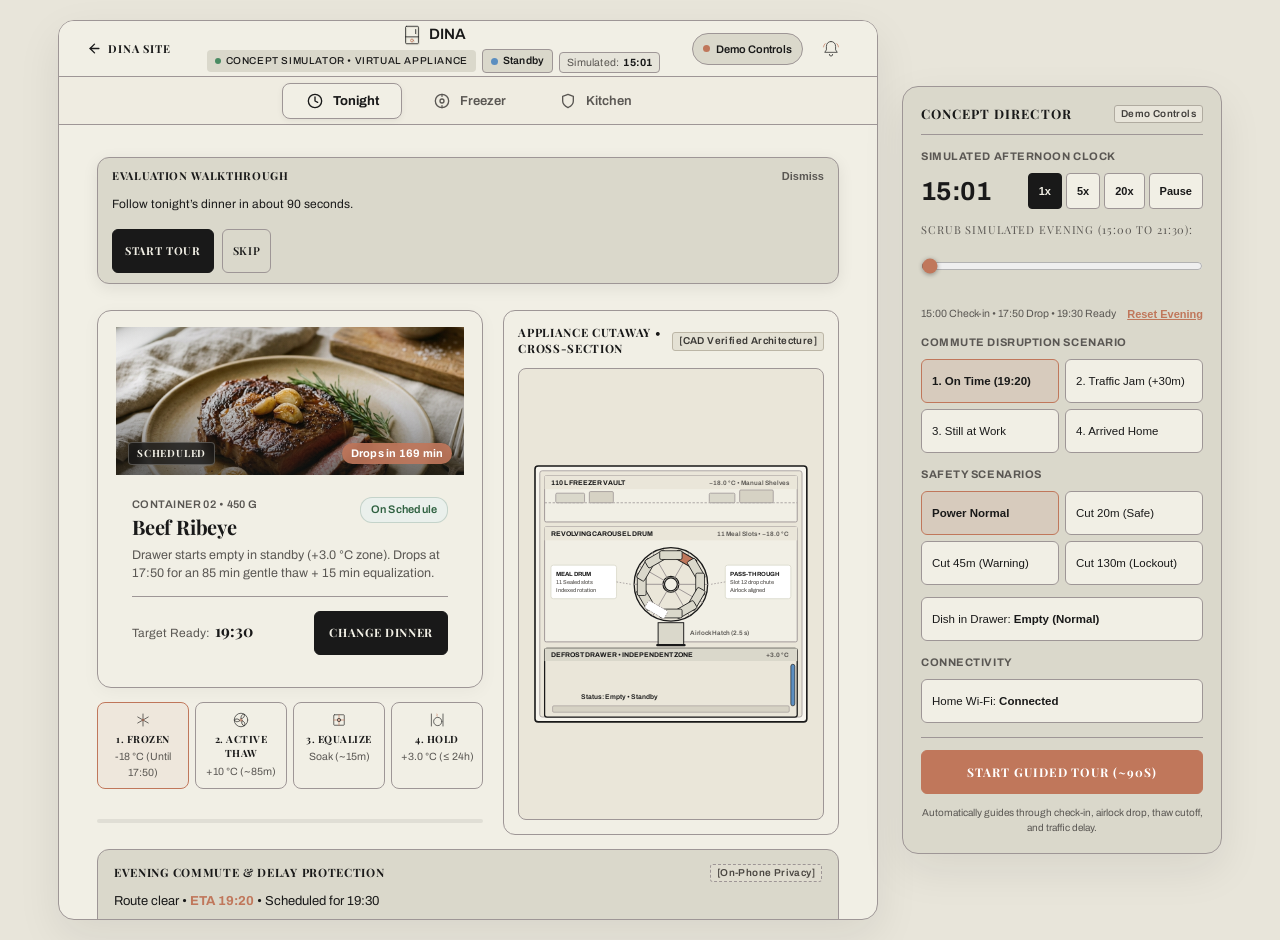
==== commit f0703049: "feat: complete marketing overhaul, consumer hero food visual, collapsible telemetry & priority waitl" ====
--- a/app.html
+++ b/app.html
@@ -14,8 +14,8 @@
   <link rel="icon" type="image/svg+xml" href="assets/icons/pwa-logo.svg">
   <link rel="icon" type="image/png" sizes="192x192" href="assets/images/pwa-icon-192.png">
   <link rel="apple-touch-icon" sizes="180x180" href="assets/images/apple-touch-icon.png">
-  <link rel="stylesheet" href="css/tokens.css?v=10.4">
-  <link rel="stylesheet" href="css/app.css?v=10.4">
+  <link rel="stylesheet" href="css/tokens.css?v=10.5">
+  <link rel="stylesheet" href="css/app.css?v=10.5">
 </head>
 <body class="app-body">
 
@@ -125,6 +125,10 @@
         </div>
 
         <div class="app-header-actions">
+          <button class="header-demo-toggle-btn" id="btnToggleDemoMode" title="Toggle Concept Director Controls Panel" aria-label="Toggle Demo Controls" type="button">
+            <span class="demo-toggle-dot"></span>
+            <span class="demo-toggle-label">Demo Controls</span>
+          </button>
           <button class="app-header-btn" id="btnHeaderBell" title="Appliance Status Notification" aria-label="Appliance Status" type="button">
             <svg class="dina-icon" viewBox="0 0 48 48" width="20" height="20" style="filter:none;" aria-hidden="true">
               <g class="vb swing"><path class="d" style="--i:0" pathLength="1" d="M24 6C17 6 13 11 13 18V26L9 32H39L35 26V18C35 11 31 6 24 6Z"/><path class="d" style="--i:2" pathLength="1" d="M20 37a4 4 0 0 0 8 0"/></g><path class="d ac" style="--i:3" pathLength="1" d="M38 11a12 12 0 0 1 4 8M10 11a12 12 0 0 0 -4 8"/>
@@ -177,16 +181,33 @@
             </div>
           </div>
 
-          <!-- 1. Status Hero Card (Single sentence of state + number + primary action) -->
-          <div class="status-hero-card" id="statusHeroCard" aria-live="polite">
-            <div class="status-hero-meta">
-              <span class="status-hero-tag" id="heroPhaseTag">SCHEDULED</span>
-              <span class="status-hero-countdown" id="heroCountdownVal">Drops in 170 min</span>
-            </div>
-            <h2 class="status-hero-heading" id="heroHeading">Dinner is scheduled. Beef Ribeye drops at 17:50.</h2>
-            <p class="status-hero-sub" id="heroSubtext">Drawer starts empty in standby (+3.0 &deg;C zone). At 17:50, container drops for an 85 min gentle thaw + 15 min equalization.</p>
-            <div class="status-hero-actions" id="heroActions">
-              <button type="button" class="btn-hero-primary" id="btnHeroAction">Change Dinner</button>
+          <!-- 1. Hero Food Card (Consumer-first appetizing visual + calm status + primary action) -->
+          <div class="status-hero-card hero-food-card" id="statusHeroCard" aria-live="polite">
+            <div class="hero-food-media">
+              <img id="heroFoodImg" src="assets/images/meal_beef_ribeye.jpg" alt="Tonight's dinner" class="hero-food-img" loading="eager">
+              <div class="hero-food-overlay-badge">
+                <span class="status-hero-tag" id="heroPhaseTag">SCHEDULED</span>
+                <span class="status-hero-countdown" id="heroCountdownVal">Drops in 170 min</span>
+              </div>
+            </div>
+            <div class="hero-food-body">
+              <div class="hero-food-dish-row">
+                <div class="hero-food-title-col">
+                  <span class="hero-food-slot-label" id="heroFoodSlotLabel">Container 02 &bull; 450 g</span>
+                  <h2 class="status-hero-heading" id="heroHeading">Beef Ribeye</h2>
+                </div>
+                <span class="hero-food-status-pill pill-scheduled" id="heroStatusPill">On Schedule</span>
+              </div>
+              <p class="status-hero-sub" id="heroSubtext">Drawer starts empty in standby (+3.0 &deg;C zone). At 17:50, container drops for an 85 min gentle thaw + 15 min equalization.</p>
+              <div class="hero-food-footer">
+                <div class="hero-timing-chip">
+                  <span class="hero-timing-label">Target Ready:</span>
+                  <strong class="hero-timing-time" id="heroTargetDinnerTime">19:30</strong>
+                </div>
+                <div class="status-hero-actions" id="heroActions">
+                  <button type="button" class="btn-hero-primary" id="btnHeroAction">Change Dinner</button>
+                </div>
+              </div>
             </div>
           </div>
 
@@ -362,10 +383,11 @@
 
           <!-- 4. Live Thaw Card (Visible during thaw and equalize phases) -->
           <div class="live-thaw-card" id="liveThawCard" hidden>
-            <div style="display:flex; justify-content:space-between; align-items:center;">
-              <span class="form-label" style="margin:0;">Live Defrost Telemetry</span>
-              <span class="spec-status-tag thermal">[Thermal Model &bull; Design Logic]</span>
-            </div>
+            <div class="live-thaw-header" style="display:flex; justify-content:space-between; align-items:center; margin-bottom:12px;">
+              <span class="live-thaw-title" style="font-family:var(--font-head); font-size:13px; font-weight:700; text-transform:uppercase; letter-spacing:0.04em;">Gentle Defrost In Progress</span>
+              <span class="spec-status-tag thermal">[Closed-Loop Active Thaw]</span>
+            </div>
+            
             <div class="thaw-metrics-split">
               <!-- Radial Progress Ring -->
               <div class="thaw-ring-box">
@@ -378,44 +400,73 @@
                   <span class="thaw-ring-unit">Thawed</span>
                 </div>
               </div>
-              <div class="thaw-readings-col">
-                <div class="thaw-reading-line">
-                  <span>Convection Air:</span>
-                  <strong id="thawLiveAirC">+10.0 &deg;C</strong>
+              <div class="thaw-consumer-status-col">
+                <div class="consumer-status-line">
+                  <span class="consumer-status-label">Phase:</span>
+                  <strong id="thawConsumerPhaseLabel">Gentle Convection Air</strong>
                 </div>
-                <div class="thaw-reading-line">
-                  <span>Food Surface:</span>
-                  <strong id="thawLiveSurfaceC">&minus;18.0 &deg;C</strong>
+                <div class="consumer-status-line">
+                  <span class="consumer-status-label">Target Ready:</span>
+                  <strong id="thawConsumerReadyTime">19:30</strong>
                 </div>
-                <div class="thaw-reading-line">
-                  <span>Surface Cutoff Limit:</span>
-                  <span>&le; +4.0 &deg;C</span>
+                <p class="consumer-status-reassurance">
+                  Closed-loop thermal protection active. Convection steps down to +3.0 &deg;C once food surface reaches +4.0 &deg;C safe limit.
+                </p>
+              </div>
+            </div>
+
+            <!-- Expandable Engineering Telemetry Disclosure -->
+            <details class="tech-telemetry-disclosure" id="techTelemetryDisclosure">
+              <summary class="tech-telemetry-summary">
+                <span class="disclosure-summary-text">
+                  <svg class="dina-icon" viewBox="0 0 48 48" width="15" height="15" aria-hidden="true" style="margin-right:6px; vertical-align:-2px;">
+                    <polyline class="d" points="6 38 16 26 26 32 42 12"/>
+                    <circle class="d ac" cx="42" cy="12" r="3"/>
+                  </svg>
+                  View Live Engineering Telemetry &amp; Curves
+                </span>
+                <span class="disclosure-chevron" aria-hidden="true">&#9662;</span>
+              </summary>
+              <div class="tech-telemetry-body">
+                <div class="thaw-readings-col">
+                  <div class="thaw-reading-line">
+                    <span>Convection Air Temp:</span>
+                    <strong id="thawLiveAirC">+10.0 &deg;C</strong>
+                  </div>
+                  <div class="thaw-reading-line">
+                    <span>Food Surface Sensor:</span>
+                    <strong id="thawLiveSurfaceC">&minus;18.0 &deg;C</strong>
+                  </div>
+                  <div class="thaw-reading-line">
+                    <span>Microbial Cutoff Limit:</span>
+                    <span>&le; +4.0 &deg;C</span>
+                  </div>
                 </div>
-              </div>
-            </div>
-
-            <!-- Mini SVG Temperature vs Time Chart (Surface vs Core with Needle) -->
-            <div class="thaw-chart-wrap">
-              <svg class="thaw-chart-svg" viewBox="0 0 320 80" aria-label="Surface and Core temperature curves over time">
-                <!-- Zero Degree Line -->
-                <line x1="20" y1="46" x2="305" y2="46" stroke="#9E9696" stroke-width="0.8" stroke-dasharray="3 2"/>
-                <text x="22" y="44" fill="#9E9696" font-family="Archivo, sans-serif" font-size="8">0 &deg;C</text>
-                <!-- +4 °C Cutoff Line -->
-                <line x1="20" y1="28" x2="305" y2="28" stroke="#C0775B" stroke-width="0.8" stroke-dasharray="2 2" opacity="0.6"/>
-                <text x="22" y="26" fill="#C0775B" font-family="Archivo, sans-serif" font-size="8">+4 &deg;C Cutoff</text>
-                <!-- Surface Temperature Curve (Clay) -->
-                <path d="M 30 72 Q 70 50, 110 48 T 200 44 Q 240 38, 270 28 T 300 32" fill="none" stroke="#C0775B" stroke-width="2"/>
-                <!-- Core Temperature Curve (Ink Soft) -->
-                <path d="M 30 72 Q 90 70, 150 62 T 240 52 Q 280 44, 300 32" fill="none" stroke="#5A5753" stroke-width="2"/>
-                <!-- Scrubber Needle Indicator -->
-                <line id="thawChartScrubberLine" x1="30" y1="10" x2="30" y2="76" stroke="#191919" stroke-width="1.8"/>
-              </svg>
-            </div>
-            <div class="thaw-chart-legend">
-              <span style="color:var(--clay); font-weight:600;">&bull; Surface (Cutoff &le; +4.0 &deg;C)</span>
-              <span style="color:var(--ink-soft); font-weight:600;">&bull; Core (Soak to +3.0 &deg;C)</span>
-              <span style="font-size:9.5px;">Modelled estimates</span>
-            </div>
+
+                <!-- Mini SVG Temperature vs Time Chart (Surface vs Core with Needle) -->
+                <div class="thaw-chart-wrap">
+                  <svg class="thaw-chart-svg" viewBox="0 0 320 80" aria-label="Surface and Core temperature curves over time">
+                    <!-- Zero Degree Line -->
+                    <line x1="20" y1="46" x2="305" y2="46" stroke="#9E9696" stroke-width="0.8" stroke-dasharray="3 2"/>
+                    <text x="22" y="44" fill="#9E9696" font-family="Archivo, sans-serif" font-size="8">0 &deg;C</text>
+                    <!-- +4 °C Cutoff Line -->
+                    <line x1="20" y1="28" x2="305" y2="28" stroke="#C0775B" stroke-width="0.8" stroke-dasharray="2 2" opacity="0.6"/>
+                    <text x="22" y="26" fill="#C0775B" font-family="Archivo, sans-serif" font-size="8">+4 &deg;C Cutoff</text>
+                    <!-- Surface Temperature Curve (Clay) -->
+                    <path d="M 30 72 Q 70 50, 110 48 T 200 44 Q 240 38, 270 28 T 300 32" fill="none" stroke="#C0775B" stroke-width="2"/>
+                    <!-- Core Temperature Curve (Ink Soft) -->
+                    <path d="M 30 72 Q 90 70, 150 62 T 240 52 Q 280 44, 300 32" fill="none" stroke="#5A5753" stroke-width="2"/>
+                    <!-- Scrubber Needle Indicator -->
+                    <line id="thawChartScrubberLine" x1="30" y1="10" x2="30" y2="76" stroke="#191919" stroke-width="1.8"/>
+                  </svg>
+                </div>
+                <div class="thaw-chart-legend">
+                  <span style="color:var(--clay); font-weight:600;">&bull; Surface (Cutoff &le; +4.0 &deg;C)</span>
+                  <span style="color:var(--ink-soft); font-weight:600;">&bull; Core (Soak to +3.0 &deg;C)</span>
+                  <span style="font-size:9.5px;">CAD &amp; Thermal Model Data</span>
+                </div>
+              </div>
+            </details>
           </div>
 
           <!-- 5. Evening Commute Card (Replaces old Running Late tab on main screen) -->
@@ -1214,6 +1265,6 @@
 
 
 
-  <script src="js/app.js?v=10.4"></script>
+  <script src="js/app.js?v=10.5"></script>
 </body>
 </html>
--- a/css/app.css
+++ b/css/app.css
@@ -3855,6 +3855,334 @@
   color: var(--white);
 }
 
+/* ==========================================================================
+   HERO FOOD CARD (Appetizing Consumer-First Active Meal Presentation)
+   ========================================================================== */
+.hero-food-card {
+  background: var(--paper);
+  border: var(--hairline);
+  border-radius: 14px;
+  overflow: hidden;
+  box-shadow: 0 4px 18px rgba(25, 25, 25, 0.04);
+  display: flex;
+  flex-direction: column;
+  transition: transform 200ms var(--ease-out), box-shadow 200ms var(--ease-out);
+}
+
+.hero-food-media {
+  position: relative;
+  width: 100%;
+  height: 148px;
+  background: var(--sand);
+  overflow: hidden;
+}
+
+.hero-food-img {
+  width: 100%;
+  height: 100%;
+  object-fit: cover;
+  object-position: center 40%;
+  transition: transform 400ms var(--ease-out), opacity 240ms ease;
+  display: block;
+}
+
+.hero-food-media::after {
+  content: "";
+  position: absolute;
+  inset: 0;
+  background: linear-gradient(180deg, rgba(25, 25, 25, 0.15) 0%, rgba(25, 25, 25, 0) 35%, rgba(25, 25, 25, 0.6) 100%);
+  pointer-events: none;
+}
+
+.hero-food-overlay-badge {
+  position: absolute;
+  bottom: 10px;
+  left: 12px;
+  right: 12px;
+  display: flex;
+  justify-content: space-between;
+  align-items: center;
+  z-index: 2;
+}
+
+.hero-food-overlay-badge .status-hero-tag {
+  background: rgba(25, 25, 25, 0.78);
+  backdrop-filter: blur(4px);
+  -webkit-backdrop-filter: blur(4px);
+  color: #F1EFE5;
+  border: 1px solid rgba(241, 239, 229, 0.25);
+  font-family: var(--font-head);
+  font-size: 10px;
+  font-weight: 700;
+  letter-spacing: 0.08em;
+  padding: 3px 8px;
+  border-radius: 4px;
+  text-transform: uppercase;
+}
+
+.hero-food-overlay-badge .status-hero-countdown {
+  background: rgba(192, 119, 91, 0.9);
+  backdrop-filter: blur(4px);
+  -webkit-backdrop-filter: blur(4px);
+  color: #FFFFFF;
+  font-family: var(--font-body);
+  font-size: 11px;
+  font-weight: 700;
+  padding: 3px 9px;
+  border-radius: 12px;
+  letter-spacing: 0.02em;
+}
+
+.hero-food-body {
+  padding: 14px 16px 16px;
+  display: flex;
+  flex-direction: column;
+  gap: 8px;
+}
+
+.hero-food-dish-row {
+  display: flex;
+  justify-content: space-between;
+  align-items: flex-start;
+  gap: 12px;
+}
+
+.hero-food-title-col {
+  display: flex;
+  flex-direction: column;
+  gap: 2px;
+}
+
+.hero-food-slot-label {
+  font-family: var(--font-body);
+  font-size: 11px;
+  font-weight: 600;
+  color: var(--ink-soft);
+  text-transform: uppercase;
+  letter-spacing: 0.04em;
+}
+
+.hero-food-dish-row .status-hero-heading {
+  font-family: var(--font-head);
+  font-size: 20px;
+  font-weight: 700;
+  color: var(--ink);
+  line-height: 1.15;
+  margin: 0;
+  letter-spacing: -0.01em;
+}
+
+.hero-food-status-pill {
+  flex-shrink: 0;
+  padding: 4px 10px;
+  border-radius: 12px;
+  font-family: var(--font-body);
+  font-size: 11px;
+  font-weight: 600;
+  letter-spacing: 0.02em;
+  background: #EFECE1;
+  color: var(--ink);
+  border: var(--hairline);
+}
+
+.hero-food-status-pill.pill-scheduled {
+  background: #EAF0EC;
+  color: #2F6141;
+  border-color: rgba(47, 97, 65, 0.2);
+}
+
+.hero-food-status-pill.pill-thaw {
+  background: #FDF4EB;
+  color: var(--clay);
+  border-color: rgba(192, 119, 91, 0.3);
+}
+
+.hero-food-status-pill.pill-equalize {
+  background: #F5EFEB;
+  color: #92533B;
+  border-color: rgba(146, 83, 59, 0.3);
+}
+
+.hero-food-status-pill.pill-ready {
+  background: #E7F0EB;
+  color: #1F5F38;
+  border-color: rgba(31, 95, 56, 0.3);
+}
+
+.hero-food-footer {
+  display: flex;
+  justify-content: space-between;
+  align-items: center;
+  margin-top: 6px;
+  padding-top: 10px;
+  border-top: var(--hairline);
+  gap: 12px;
+}
+
+.hero-timing-chip {
+  display: flex;
+  align-items: baseline;
+  gap: 5px;
+  font-size: 12px;
+  color: var(--ink-soft);
+}
+
+.hero-timing-time {
+  font-family: var(--font-head);
+  font-size: 16px;
+  font-weight: 700;
+  color: var(--ink);
+}
+
+/* ==========================================================================
+   CONSUMER THAW STATUS & EXPANDABLE TELEMETRY DISCLOSURE
+   ========================================================================== */
+.thaw-consumer-status-col {
+  flex: 1;
+  display: flex;
+  flex-direction: column;
+  gap: 6px;
+  justify-content: center;
+}
+
+.consumer-status-line {
+  display: flex;
+  justify-content: space-between;
+  align-items: center;
+  font-size: 12px;
+  color: var(--ink-soft);
+}
+
+.consumer-status-label {
+  font-size: 11px;
+  text-transform: uppercase;
+  letter-spacing: 0.04em;
+  color: var(--ink-soft);
+}
+
+.consumer-status-line strong {
+  color: var(--ink);
+  font-weight: 700;
+}
+
+.consumer-status-reassurance {
+  font-size: 11px;
+  line-height: 1.35;
+  color: var(--ink-soft);
+  margin: 2px 0 0;
+}
+
+.tech-telemetry-disclosure {
+  margin-top: 14px;
+  border-top: var(--hairline);
+  padding-top: 10px;
+}
+
+.tech-telemetry-summary {
+  display: flex;
+  justify-content: space-between;
+  align-items: center;
+  cursor: pointer;
+  list-style: none;
+  font-family: var(--font-head);
+  font-size: 11px;
+  font-weight: 700;
+  letter-spacing: 0.04em;
+  text-transform: uppercase;
+  color: var(--ink-soft);
+  padding: 4px 0;
+  user-select: none;
+  transition: color 140ms ease;
+}
+
+.tech-telemetry-summary::-webkit-details-marker {
+  display: none;
+}
+
+.tech-telemetry-summary:hover {
+  color: var(--ink);
+}
+
+.disclosure-summary-text {
+  display: inline-flex;
+  align-items: center;
+}
+
+.disclosure-chevron {
+  font-size: 13px;
+  transition: transform 200ms var(--ease-out);
+}
+
+.tech-telemetry-disclosure[open] .disclosure-chevron {
+  transform: rotate(180deg);
+}
+
+.tech-telemetry-body {
+  padding-top: 10px;
+  display: flex;
+  flex-direction: column;
+  gap: 12px;
+  animation: dina-fade-in 200ms var(--ease-out);
+}
+
+@keyframes dina-fade-in {
+  from { opacity: 0; transform: translateY(-4px); }
+  to { opacity: 1; transform: translateY(0); }
+}
+
+/* ==========================================================================
+   HEADER DEMO CONTROLS TOGGLE BUTTON
+   ========================================================================== */
+.header-demo-toggle-btn {
+  display: inline-flex;
+  align-items: center;
+  gap: 6px;
+  height: 32px;
+  padding: 0 10px;
+  background: var(--sand);
+  border: var(--hairline);
+  border-radius: 16px;
+  font-family: var(--font-body);
+  font-size: 11px;
+  font-weight: 600;
+  color: var(--ink);
+  cursor: pointer;
+  transition: background 140ms ease, transform 140ms ease;
+  white-space: nowrap;
+}
+
+.header-demo-toggle-btn:hover {
+  background: #E5E1D4;
+}
+
+.header-demo-toggle-btn:active {
+  transform: scale(0.96);
+}
+
+.demo-toggle-dot {
+  width: 7px;
+  height: 7px;
+  border-radius: 50%;
+  background: #C0775B;
+  transition: background 140ms ease;
+}
+
+.demo-controls-hidden .demo-toggle-dot {
+  background: var(--ink-soft);
+}
+
+/* Toggle Behavior across screen sizes */
+@media (min-width: 960px) {
+  .app-layout-wrapper.demo-controls-hidden .director-panel {
+    display: none !important;
+  }
+  .app-layout-wrapper.demo-controls-hidden .web-app-shell {
+    max-width: 920px;
+    margin: 0 auto;
+    flex: 1 1 920px;
+  }
+}
+
 /* Reduced Motion Mode (Apple HIG & Emil guidelines) */
 @media (prefers-reduced-motion: reduce) {
   .tab-content,
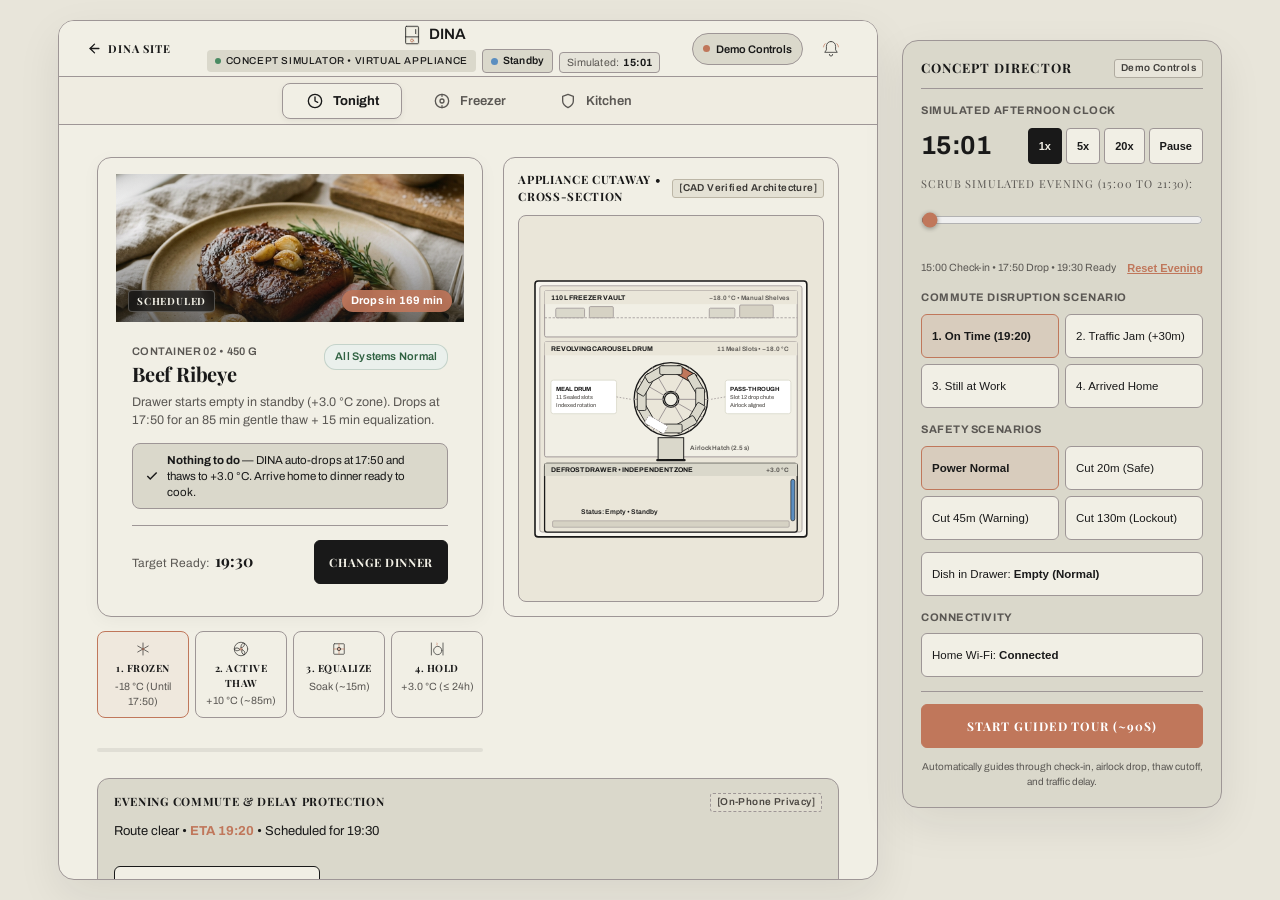
==== commit be94c9bf: "fix: consumer app first screen, unified simulation controls, harmonized dinner timings and eliminate" ====
--- a/app.html
+++ b/app.html
@@ -14,8 +14,8 @@
   <link rel="icon" type="image/svg+xml" href="assets/icons/pwa-logo.svg">
   <link rel="icon" type="image/png" sizes="192x192" href="assets/images/pwa-icon-192.png">
   <link rel="apple-touch-icon" sizes="180x180" href="assets/images/apple-touch-icon.png">
-  <link rel="stylesheet" href="css/tokens.css?v=10.5">
-  <link rel="stylesheet" href="css/app.css?v=10.5">
+  <link rel="stylesheet" href="css/tokens.css?v=10.6">
+  <link rel="stylesheet" href="css/app.css?v=10.6">
 </head>
 <body class="app-body">
 
@@ -145,8 +145,8 @@
              ==================================================================== -->
         <section class="tab-content active" id="tab-tonight" role="tabpanel" aria-label="Tonight's Dinner">
 
-          <!-- First-Run Guided Tour Prompt Card -->
-          <div class="lock-notification-card sand-card" id="tourPromptCard" role="region" aria-label="Guided Tour Prompt" style="background:var(--sand); margin-bottom:12px; padding:10px 14px;">
+          <!-- First-Run Guided Tour Prompt Card (Hidden by default; accessible via Demo Controls) -->
+          <div class="lock-notification-card sand-card" id="tourPromptCard" role="region" aria-label="Guided Tour Prompt" style="background:var(--sand); margin-bottom:12px; padding:10px 14px;" hidden>
             <div class="lock-notif-header" style="margin-bottom:4px;">
               <span class="lock-notif-badge">Evaluation Walkthrough</span>
               <button type="button" id="btnTourPromptSkip" style="background:none; border:none; color:var(--ink-soft); font-size:11px; cursor:pointer; font-weight:600;">Dismiss</button>
@@ -181,10 +181,10 @@
             </div>
           </div>
 
-          <!-- 1. Hero Food Card (Consumer-first appetizing visual + calm status + primary action) -->
+          <!-- 1. Hero Food Card (Consumer-first: What's for dinner, When ready, Systems status, What to do) -->
           <div class="status-hero-card hero-food-card" id="statusHeroCard" aria-live="polite">
             <div class="hero-food-media">
-              <img id="heroFoodImg" src="assets/images/meal_beef_ribeye.jpg" alt="Tonight's dinner" class="hero-food-img" loading="eager">
+              <img id="heroFoodImg" src="assets/images/meal_beef_ribeye.jpg" alt="Tonight's dinner: Beef Ribeye" class="hero-food-img" loading="eager">
               <div class="hero-food-overlay-badge">
                 <span class="status-hero-tag" id="heroPhaseTag">SCHEDULED</span>
                 <span class="status-hero-countdown" id="heroCountdownVal">Drops in 170 min</span>
@@ -193,12 +193,20 @@
             <div class="hero-food-body">
               <div class="hero-food-dish-row">
                 <div class="hero-food-title-col">
-                  <span class="hero-food-slot-label" id="heroFoodSlotLabel">Container 02 &bull; 450 g</span>
+                  <span class="hero-food-slot-label" id="heroFoodSlotLabel">Container 02 &bull; 450 g &bull; Prime Cut</span>
                   <h2 class="status-hero-heading" id="heroHeading">Beef Ribeye</h2>
                 </div>
-                <span class="hero-food-status-pill pill-scheduled" id="heroStatusPill">On Schedule</span>
-              </div>
-              <p class="status-hero-sub" id="heroSubtext">Drawer starts empty in standby (+3.0 &deg;C zone). At 17:50, container drops for an 85 min gentle thaw + 15 min equalization.</p>
+                <span class="hero-food-status-pill pill-scheduled" id="heroStatusPill">All Systems Normal</span>
+              </div>
+              
+              <!-- 4 Consumer Questions: When ready & Action reassurance -->
+              <p class="status-hero-sub" id="heroSubtext">Drawer empty in standby (+3.0 &deg;C zone). At 17:50, container drops for an 85 min gentle thaw + 15 min equalization.</p>
+              
+              <div class="hero-reassurance-chip" id="heroReassuranceChip">
+                <svg width="14" height="14" viewBox="0 0 24 24" fill="none" stroke="currentColor" stroke-width="2.5" style="color:var(--forest); flex-shrink:0;"><path d="M20 6L9 17l-5-5"/></svg>
+                <span id="heroReassuranceText"><strong>Nothing to do</strong> &mdash; DINA auto-drops &amp; thaws. Arrive home to dinner ready to cook.</span>
+              </div>
+
               <div class="hero-food-footer">
                 <div class="hero-timing-chip">
                   <span class="hero-timing-label">Target Ready:</span>
@@ -1102,7 +1110,7 @@
       <div class="sheet-handle-bar"></div>
     </div>
     <div class="sheet-header">
-      <h3 class="sheet-title" id="directorSheetTitle">Simulation Controls</h3>
+      <h3 class="sheet-title" id="directorSheetTitle">Concept Director &bull; Demo Controls</h3>
       <button type="button" class="btn-sheet-close" id="btnCloseDirectorSheet">Close</button>
     </div>
     <div class="sheet-body">
@@ -1265,6 +1273,6 @@
 
 
 
-  <script src="js/app.js?v=10.5"></script>
+  <script src="js/app.js?v=10.6"></script>
 </body>
 </html>
--- a/css/app.css
+++ b/css/app.css
@@ -2327,7 +2327,8 @@
 @media (min-width: 960px) {
   .app-layout-wrapper {
     padding: 20px 24px;
-    align-items: center;
+    align-items: flex-start;
+    justify-content: center;
     min-height: 100vh;
     min-height: 100dvh;
     overflow-y: auto;
@@ -2336,9 +2337,10 @@
   .web-app-shell {
     flex: 1 1 720px;
     max-width: 820px;
+    min-height: auto;
     height: auto;
-    max-height: min(860px, calc(100vh - 40px));
-    max-height: min(860px, calc(100dvh - 40px));
+    max-height: min(880px, calc(100vh - 40px));
+    max-height: min(880px, calc(100dvh - 40px));
     border-radius: 16px;
     border: var(--hairline);
     box-shadow: 0 16px 44px rgba(25, 25, 25, 0.08);
@@ -2440,7 +2442,7 @@
   }
 
   /* Two-Column Responsive Split on Tonight Tab */
-  #tab-tonight {
+  #tab-tonight.active {
     display: grid;
     grid-template-columns: minmax(0, 1.15fr) minmax(0, 1fr);
     column-gap: 20px;
@@ -2448,27 +2450,25 @@
     align-items: start;
   }
 
-  #tourPromptCard {
+  #tourPromptCard,
+  #lockNotificationCard {
     grid-column: 1 / -1;
   }
 
   /* Top Left: Status Hero + 4-Stage Timeline */
   #statusHeroCard {
     grid-column: 1;
-    grid-row: 2;
     margin-bottom: 0;
   }
 
   .thaw-stage-pipeline {
     grid-column: 1;
-    grid-row: 3;
     margin-top: 0;
     margin-bottom: 0;
   }
 
   .pipeline-progress-track {
     grid-column: 1;
-    grid-row: 4;
     margin-top: -6px;
     margin-bottom: 0;
   }
@@ -2477,7 +2477,6 @@
   #cutawayCard,
   .cutaway-card {
     grid-column: 2;
-    grid-row: 2 / span 3;
     margin-bottom: 0;
     height: 100%;
     display: flex;
@@ -2523,7 +2522,7 @@
   }
 
   /* Two-Column Responsive Split on Freezer Tab */
-  #tab-freezer {
+  #tab-freezer.active {
     display: grid;
     grid-template-columns: minmax(0, 1fr) minmax(0, 1.1fr);
     column-gap: 22px;
@@ -2531,7 +2530,7 @@
     align-items: start;
   }
 
-  #tab-freezer .section-headline-block {
+  #tab-freezer.active .section-headline-block {
     grid-column: 1 / -1;
   }
 
@@ -2551,7 +2550,7 @@
   }
 
   /* Two-Column Responsive Split on Kitchen Tab */
-  #tab-kitchen {
+  #tab-kitchen.active {
     display: grid;
     grid-template-columns: minmax(0, 1fr) minmax(0, 1fr);
     column-gap: 22px;
@@ -2559,7 +2558,7 @@
     align-items: start;
   }
 
-  #tab-kitchen .section-headline-block {
+  #tab-kitchen.active .section-headline-block {
     grid-column: 1 / -1;
   }
 
@@ -2595,7 +2594,8 @@
 @media (min-width: 640px) and (max-width: 959px) {
   .app-layout-wrapper {
     padding: 20px 16px;
-    align-items: center;
+    align-items: flex-start;
+    justify-content: center;
     min-height: 100vh;
     min-height: 100dvh;
     overflow-y: auto;
@@ -2604,6 +2604,7 @@
   .web-app-shell {
     width: 100%;
     max-width: 760px;
+    min-height: auto;
     height: auto;
     max-height: min(880px, calc(100vh - 40px));
     max-height: min(880px, calc(100dvh - 40px));
@@ -2697,7 +2698,7 @@
   }
 
   /* Two-column layout in Tablet Portrait */
-  #tab-tonight {
+  #tab-tonight.active {
     display: grid;
     grid-template-columns: minmax(0, 1.15fr) minmax(0, 1fr);
     column-gap: 18px;
@@ -2705,27 +2706,25 @@
     align-items: start;
   }
 
-  #tourPromptCard {
+  #tourPromptCard,
+  #lockNotificationCard {
     grid-column: 1 / -1;
   }
 
   /* Top Left: Status Hero + 4-Stage Timeline */
   #statusHeroCard {
     grid-column: 1;
-    grid-row: 2;
     margin-bottom: 0;
   }
 
   .thaw-stage-pipeline {
     grid-column: 1;
-    grid-row: 3;
     margin-top: 0;
     margin-bottom: 0;
   }
 
   .pipeline-progress-track {
     grid-column: 1;
-    grid-row: 4;
     margin-top: -6px;
     margin-bottom: 0;
   }
@@ -2734,7 +2733,6 @@
   #cutawayCard,
   .cutaway-card {
     grid-column: 2;
-    grid-row: 2 / span 3;
     margin-bottom: 0;
     height: 100%;
     display: flex;
@@ -2777,6 +2775,46 @@
     grid-column: 1 / -1;
     width: 100%;
     margin-top: 0;
+  }
+
+  /* Tablet layout for Freezer and Kitchen */
+  #tab-freezer.active {
+    display: grid;
+    grid-template-columns: minmax(0, 1fr) minmax(0, 1.1fr);
+    column-gap: 18px;
+    row-gap: 14px;
+    align-items: start;
+  }
+
+  #tab-freezer.active .section-headline-block {
+    grid-column: 1 / -1;
+  }
+
+  #drumGraphic {
+    grid-column: 1;
+    margin-bottom: 0;
+  }
+
+  .drum-tier-card {
+    grid-column: 2;
+    margin-bottom: 0;
+  }
+
+  #slotDetailCard {
+    grid-column: 2;
+    margin-top: 0;
+  }
+
+  #tab-kitchen.active {
+    display: grid;
+    grid-template-columns: minmax(0, 1fr) minmax(0, 1fr);
+    column-gap: 18px;
+    row-gap: 14px;
+    align-items: start;
+  }
+
+  #tab-kitchen.active .section-headline-block {
+    grid-column: 1 / -1;
   }
 }
 
@@ -2943,6 +2981,20 @@
   transform: translateX(12px);
   transition: opacity 220ms var(--ease-drawer), transform 220ms var(--ease-drawer);
   padding: 14px 16px 24px;
+}
+
+.tab-content:not(.active) {
+  display: none !important;
+  height: 0 !important;
+  min-height: 0 !important;
+  max-height: 0 !important;
+  overflow: hidden !important;
+  padding: 0 !important;
+  margin: 0 !important;
+  border: none !important;
+  opacity: 0 !important;
+  pointer-events: none !important;
+  visibility: hidden !important;
 }
 
 .tab-content.active {
@@ -4009,6 +4061,24 @@
   border-color: rgba(31, 95, 56, 0.3);
 }
 
+.hero-reassurance-chip {
+  display: flex;
+  align-items: center;
+  gap: 8px;
+  background: var(--sand);
+  border: var(--hairline);
+  border-radius: 8px;
+  padding: 8px 12px;
+  margin: 6px 0 2px;
+  font-size: 11.5px;
+  line-height: 1.4;
+  color: var(--ink);
+}
+
+.hero-reassurance-chip strong {
+  color: var(--forest);
+}
+
 .hero-food-footer {
   display: flex;
   justify-content: space-between;
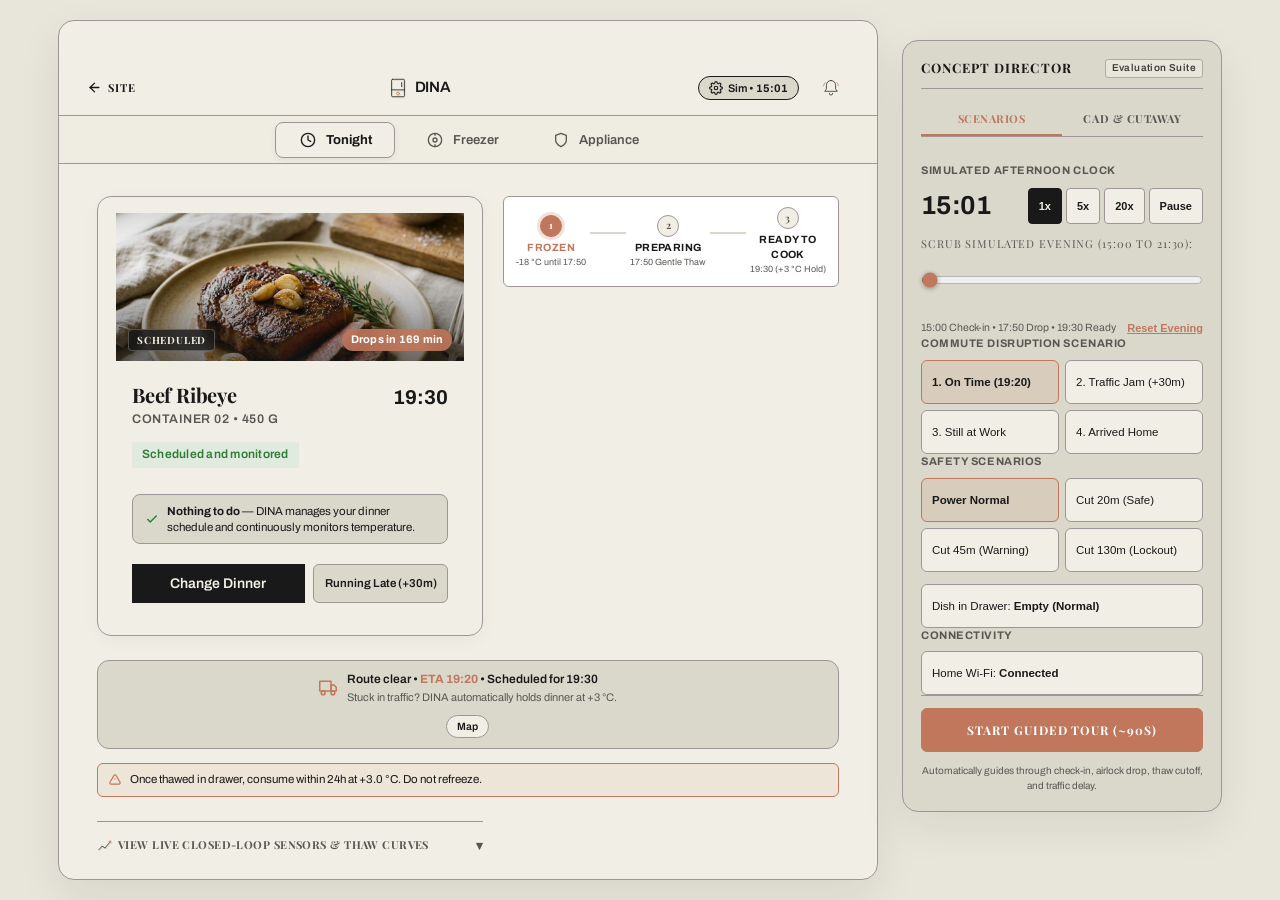
==== commit 9f426e2b: "feat: customer-first UX refactor for virtual appliance app and marketing polish" ====
--- a/app.html
+++ b/app.html
@@ -96,12 +96,12 @@
             <line x1="19" y1="12" x2="5" y2="12"></line>
             <polyline points="12 19 5 12 12 5"></polyline>
           </svg>
-          <span class="app-back-label">DINA Site</span>
+          <span class="app-back-label">Site</span>
         </a>
 
         <div class="app-header-center">
           <div class="app-brand-title-row">
-            <svg class="dina-icon app-header-emblem" viewBox="0 0 48 48" width="20" height="20" aria-hidden="true">
+            <svg class="dina-icon app-header-emblem" viewBox="0 0 48 48" width="18" height="18" aria-hidden="true">
               <rect class="d" style="--i:0" pathLength="1" x="10" y="5" width="28" height="38" rx="2"/>
               <path class="d" style="--i:1" pathLength="1" d="M10 28H38"/>
               <path class="d" style="--i:2" pathLength="1" d="M32 12V21"/>
@@ -109,26 +109,26 @@
             </svg>
             <h1 class="app-header-title">DINA</h1>
           </div>
-          <div class="header-meta-row">
-            <a href="index.html" class="app-status-badge simulator-badge" id="headerConnectionBadge" title="Concept Simulator · Virtual Appliance (Link to Website)">
-              <span class="status-pulse-dot" id="headerPulseDot"></span>
-              <span id="headerStatusText">Concept Simulator &bull; Virtual Appliance</span>
-            </a>
-            <div class="header-led-chip" id="headerLedChip" title="Drawer Handle Physical Light Ring State">
-              <span class="led-indicator-dot blue" id="headerLedDot"></span>
-              <span id="headerLedText">Standby</span>
-            </div>
-            <div class="header-clock-tag" title="Simulated afternoon clock for demo evaluation">
-              <span>Simulated:</span> <strong id="simClockDisplay">15:00</strong>
-            </div>
+          <!-- Hidden compatibility elements to safely satisfy existing JS queries -->
+          <div style="display:none;" aria-hidden="true">
+            <a href="index.html" id="headerConnectionBadge"><span id="headerPulseDot"></span><span id="headerStatusText">Concept Simulator</span></a>
+            <div id="headerLedChip"><span id="headerLedDot"></span><span id="headerLedText">Standby</span></div>
+            <button id="btnModeSimple"></button>
+            <button id="btnModeEngineering"></button>
+            <button id="btnToggleDemoMode"><span class="demo-toggle-label"></span></button>
           </div>
         </div>
 
         <div class="app-header-actions">
-          <button class="header-demo-toggle-btn" id="btnToggleDemoMode" title="Toggle Concept Director Controls Panel" aria-label="Toggle Demo Controls" type="button">
-            <span class="demo-toggle-dot"></span>
-            <span class="demo-toggle-label">Demo Controls</span>
+          <!-- Consolidated Simulator Access Pill Button (Section 3.1) -->
+          <button class="header-sim-pill" id="btnHeaderSim" title="Concept Director &amp; Simulator Controls" aria-label="Open Simulator Controls" type="button">
+            <svg width="14" height="14" viewBox="0 0 24 24" fill="none" stroke="currentColor" stroke-width="2" stroke-linecap="round" stroke-linejoin="round" aria-hidden="true">
+              <circle cx="12" cy="12" r="3"></circle>
+              <path d="M19.4 15a1.65 1.65 0 0 0 .33 1.82l.06.06a2 2 0 0 1 0 2.83 2 2 0 0 1-2.83 0l-.06-.06a1.65 1.65 0 0 0-1.82-.33 1.65 1.65 0 0 0-1 1.51V21a2 2 0 0 1-2 2 2 2 0 0 1-2-2v-.09A1.65 1.65 0 0 0 9 19.4a1.65 1.65 0 0 0-1.82.33l-.06.06a2 2 0 0 1-2.83 0 2 2 0 0 1 0-2.83l.06-.06a1.65 1.65 0 0 0 .33-1.82 1.65 1.65 0 0 0-1.51-1H3a2 2 0 0 1-2-2 2 2 0 0 1 2-2h.09A1.65 1.65 0 0 0 4.6 9a1.65 1.65 0 0 0-.33-1.82l-.06-.06a2 2 0 0 1 0-2.83 2 2 0 0 1 2.83 0l.06.06a1.65 1.65 0 0 0 1.82.33H9a1.65 1.65 0 0 0 1-1.51V3a2 2 0 0 1 2-2 2 2 0 0 1 2 2v.09a1.65 1.65 0 0 0 1 1.51 1.65 1.65 0 0 0 1.82-.33l.06-.06a2 2 0 0 1 2.83 0 2 2 0 0 1 0 2.83l-.06.06a1.65 1.65 0 0 0-.33 1.82V9a1.65 1.65 0 0 0 1.51 1H21a2 2 0 0 1 2 2 2 2 0 0 1-2 2h-.09a1.65 1.65 0 0 0-1.51 1z"></path>
+            </svg>
+            <span class="sim-pill-label">Sim &bull; <strong id="simClockDisplay">15:00</strong></span>
           </button>
+
           <button class="app-header-btn" id="btnHeaderBell" title="Appliance Status Notification" aria-label="Appliance Status" type="button">
             <svg class="dina-icon" viewBox="0 0 48 48" width="20" height="20" style="filter:none;" aria-hidden="true">
               <g class="vb swing"><path class="d" style="--i:0" pathLength="1" d="M24 6C17 6 13 11 13 18V26L9 32H39L35 26V18C35 11 31 6 24 6Z"/><path class="d" style="--i:2" pathLength="1" d="M20 37a4 4 0 0 0 8 0"/></g><path class="d ac" style="--i:3" pathLength="1" d="M38 11a12 12 0 0 1 4 8M10 11a12 12 0 0 0 -4 8"/>
@@ -137,16 +137,33 @@
         </div>
       </header>
 
+      <!-- Target Schedule Top Bar (Section 3.2: Food App Style Deliver By / Target Bar) -->
+      <div class="target-schedule-bar" id="targetScheduleBar">
+        <button type="button" class="schedule-bar-main" id="btnOpenScheduleSheet" aria-label="Change dinner schedule">
+          <svg width="15" height="15" viewBox="0 0 24 24" fill="none" stroke="currentColor" stroke-width="2" stroke-linecap="round" stroke-linejoin="round" class="schedule-clock-icon" aria-hidden="true">
+            <circle cx="12" cy="12" r="10"></circle>
+            <polyline points="12 6 12 12 16 14"></polyline>
+          </svg>
+          <span class="schedule-bar-title">Dinner Ready at <strong id="topBarTargetDinnerTime">19:30</strong></span>
+          <span class="schedule-bar-chevron" aria-hidden="true">&#9662;</span>
+        </button>
+
+        <button type="button" class="schedule-bar-commute" id="btnTopBarCommute" aria-label="View live commute sync">
+          <span class="commute-status-dot" id="topBarCommuteDot"></span>
+          <span id="topBarCommuteLabel">Commute Sync (ETA 19:20)</span>
+        </button>
+      </div>
+
       <!-- Scrollable Main Content -->
       <div class="app-main-content">
 
         <!-- ====================================================================
-             TAB 1: TONIGHT (Connected Evening Flow, Status Hero, Cutaway, Pipeline)
+             TAB 1: TONIGHT (Live Order Tracker View — Customer First)
              ==================================================================== -->
         <section class="tab-content active" id="tab-tonight" role="tabpanel" aria-label="Tonight's Dinner">
 
-          <!-- First-Run Guided Tour Prompt Card (Hidden by default; accessible via Demo Controls) -->
-          <div class="lock-notification-card sand-card" id="tourPromptCard" role="region" aria-label="Guided Tour Prompt" style="background:var(--sand); margin-bottom:12px; padding:10px 14px;" hidden>
+          <!-- First-Run Guided Tour Prompt Card -->
+          <div class="lock-notification-card sand-card" id="tourPromptCard" role="region" aria-label="Guided Tour Prompt" style="background:var(--sand); margin-bottom:10px; padding:10px 14px;" hidden>
             <div class="lock-notif-header" style="margin-bottom:4px;">
               <span class="lock-notif-badge">Evaluation Walkthrough</span>
               <button type="button" id="btnTourPromptSkip" style="background:none; border:none; color:var(--ink-soft); font-size:11px; cursor:pointer; font-weight:600;">Dismiss</button>
@@ -160,16 +177,16 @@
             </div>
           </div>
 
-          <!-- 15:00 Lock-Screen Style Afternoon Check-In Notification -->
-          <div class="lock-notification-card" id="lockNotificationCard" role="region" aria-label="15:00 Afternoon Check-In">
+          <!-- 15:00 Afternoon Check-In Banner (Section 4.1) -->
+          <div class="lock-notification-card" id="lockNotificationCard" role="region" aria-label="15:00 Afternoon Check-In" style="margin-bottom:10px;">
             <div class="lock-notif-header">
               <div class="lock-notif-title-row">
-                <svg class="dina-icon" viewBox="0 0 48 48" width="20" height="20" aria-hidden="true">
+                <svg class="dina-icon" viewBox="0 0 48 48" width="18" height="18" aria-hidden="true">
                   <rect class="d" style="--i:0" pathLength="1" x="6" y="9" width="36" height="33" rx="3"/><path class="d" style="--i:1" pathLength="1" d="M6 18H42"/><path class="d" style="--i:1" pathLength="1" d="M15 5V12M33 5V12"/><g class="vb pulse-cal"><circle class="d ac" style="--i:2" pathLength="1" cx="33.5" cy="34" r="3.6"/></g>
                 </svg>
                 <span class="lock-notif-badge">15:00 Afternoon Check-In</span>
               </div>
-              <span class="lock-notif-sub">Runs automatically if you&rsquo;re busy</span>
+              <span class="lock-notif-sub">Confirm or swap before 17:50 drop</span>
             </div>
             <p class="lock-notif-text" id="lockNotifQuestionText">
               Tonight at <strong>19:30</strong>: Ready for <strong>Beef Ribeye</strong>?
@@ -181,8 +198,8 @@
             </div>
           </div>
 
-          <!-- 1. Hero Food Card (Consumer-first: What's for dinner, When ready, Systems status, What to do) -->
-          <div class="status-hero-card hero-food-card" id="statusHeroCard" aria-live="polite">
+          <!-- Hero Meal Card (Section 4.2) -->
+          <div class="status-hero-card hero-food-card" id="statusHeroCard" aria-live="polite" style="margin-bottom:10px;">
             <div class="hero-food-media">
               <img id="heroFoodImg" src="assets/images/meal_beef_ribeye.jpg" alt="Tonight's dinner: Beef Ribeye" class="hero-food-img" loading="eager">
               <div class="hero-food-overlay-badge">
@@ -193,33 +210,1018 @@
             <div class="hero-food-body">
               <div class="hero-food-dish-row">
                 <div class="hero-food-title-col">
-                  <span class="hero-food-slot-label" id="heroFoodSlotLabel">Container 02 &bull; 450 g &bull; Prime Cut</span>
-                  <h2 class="status-hero-heading" id="heroHeading">Beef Ribeye</h2>
+                  <h2 class="status-hero-heading" id="heroHeading" style="margin:0 0 2px;">Beef Ribeye</h2>
+                  <span class="hero-food-slot-label" id="heroFoodSlotLabel" style="font-size:12.5px; color:var(--ink-soft);">450 g &bull; 2 Portions &bull; Container 02</span>
                 </div>
-                <span class="hero-food-status-pill pill-scheduled" id="heroStatusPill">All Systems Normal</span>
-              </div>
-              
-              <!-- 4 Consumer Questions: When ready & Action reassurance -->
-              <p class="status-hero-sub" id="heroSubtext">Drawer empty in standby (+3.0 &deg;C zone). At 17:50, container drops for an 85 min gentle thaw + 15 min equalization.</p>
-              
-              <div class="hero-reassurance-chip" id="heroReassuranceChip">
-                <svg width="14" height="14" viewBox="0 0 24 24" fill="none" stroke="currentColor" stroke-width="2.5" style="color:var(--forest); flex-shrink:0;"><path d="M20 6L9 17l-5-5"/></svg>
-                <span id="heroReassuranceText"><strong>Nothing to do</strong> &mdash; DINA auto-drops &amp; thaws. Arrive home to dinner ready to cook.</span>
-              </div>
-
-              <div class="hero-food-footer">
-                <div class="hero-timing-chip">
-                  <span class="hero-timing-label">Target Ready:</span>
+                <div class="hero-timing-col">
                   <strong class="hero-timing-time" id="heroTargetDinnerTime">19:30</strong>
                 </div>
-                <div class="status-hero-actions" id="heroActions">
-                  <button type="button" class="btn-hero-primary" id="btnHeroAction">Change Dinner</button>
+              </div>
+              
+              <!-- Monitored Status Pill -->
+              <div class="hero-pill-row">
+                <span class="hero-monitored-pill" id="heroStatusPill">Scheduled and monitored</span>
+              </div>
+
+              <!-- Reassurance Callout Line -->
+              <div class="hero-reassurance-chip" id="heroReassuranceChip">
+                <svg width="14" height="14" viewBox="0 0 24 24" fill="none" stroke="currentColor" stroke-width="2.5" style="color:#2E7D32; flex-shrink:0;"><path d="M20 6L9 17l-5-5"/></svg>
+                <span id="heroReassuranceText"><strong>Nothing to do</strong> &mdash; DINA starts preparing your meal at 17:50 and holds it safely at +3 &deg;C until you get home.</span>
+              </div>
+
+              <!-- Action Row (2 Buttons Side-by-Side: Section 4.4) -->
+              <div class="hero-action-row-split">
+                <button type="button" class="btn-hero-change-dinner" id="btnHeroAction">Change Dinner</button>
+                <button type="button" class="btn-hero-action-secondary" id="btnTonightHold30">Running Late (+30m)</button>
+              </div>
+            </div>
+          </div>
+
+          <!-- 3-Step Horizontal Order Tracker (Section 4.3: Replaces 2x2 Technical Grid) -->
+          <div class="thaw-order-tracker" id="thawOrderTracker" aria-label="Tonight's 3-step meal preparation progress">
+            <div class="order-step active" id="orderStep1">
+              <div class="order-step-indicator">
+                <span class="step-num">1</span>
+                <svg class="step-chk" viewBox="0 0 24 24" width="13" height="13" fill="none" stroke="currentColor" stroke-width="2.5"><polyline points="20 6 9 17 4 12"></polyline></svg>
+              </div>
+              <div class="order-step-meta">
+                <strong class="order-step-title">Frozen</strong>
+                <span class="order-step-sub" id="orderStepFrozenSub">&minus;18 &deg;C until 17:50</span>
+              </div>
+            </div>
+
+            <div class="order-tracker-line" id="orderTrackerLine1"></div>
+
+            <div class="order-step" id="orderStep2">
+              <div class="order-step-indicator">
+                <span class="step-num">2</span>
+                <svg class="step-chk" viewBox="0 0 24 24" width="13" height="13" fill="none" stroke="currentColor" stroke-width="2.5"><polyline points="20 6 9 17 4 12"></polyline></svg>
+              </div>
+              <div class="order-step-meta">
+                <strong class="order-step-title">Preparing</strong>
+                <span class="order-step-sub" id="orderStepPreparingSub">17:50 Gentle Thaw</span>
+              </div>
+            </div>
+
+            <div class="order-tracker-line" id="orderTrackerLine2"></div>
+
+            <div class="order-step" id="orderStep3">
+              <div class="order-step-indicator">
+                <span class="step-num">3</span>
+                <svg class="step-chk" viewBox="0 0 24 24" width="13" height="13" fill="none" stroke="currentColor" stroke-width="2.5"><polyline points="20 6 9 17 4 12"></polyline></svg>
+              </div>
+              <div class="order-step-meta">
+                <strong class="order-step-title">Ready to Cook</strong>
+                <span class="order-step-sub" id="orderStepReadySub">19:30 (+3 &deg;C Hold)</span>
+              </div>
+            </div>
+          </div>
+
+          <!-- Compact Commute Protection Strip (Section 4.4) -->
+          <div class="evening-card compact-commute-strip" id="eveningCard">
+            <div class="commute-strip-left">
+              <svg width="18" height="18" viewBox="0 0 24 24" fill="none" stroke="currentColor" stroke-width="2" stroke-linecap="round" stroke-linejoin="round" class="commute-car-icon" aria-hidden="true">
+                <rect x="1" y="3" width="15" height="13"></rect>
+                <polygon points="16 8 20 8 23 11 23 16 16 16 16 8"></polygon>
+                <circle cx="5.5" cy="18.5" r="2.5"></circle>
+                <circle cx="18.5" cy="18.5" r="2.5"></circle>
+              </svg>
+              <div class="commute-strip-text">
+                <p class="evening-commute-status" id="eveningCommuteText" style="margin:0; font-size:12px; font-weight:600;">
+                  Route clear &bull; <strong>ETA 19:20</strong> &bull; Scheduled for 19:30
+                </p>
+                <span style="font-size:11px; color:var(--ink-soft);">
+                  Stuck in traffic? DINA automatically holds dinner at +3 &deg;C.
+                </span>
+              </div>
+            </div>
+            <button type="button" class="btn-commute-map-pill" id="btnOpenMapSheet">
+              Map
+            </button>
+          </div>
+
+          <!-- Food Safety Footnote -->
+          <div class="do-not-refreeze-notice">
+            <svg width="14" height="14" viewBox="0 0 24 24" fill="none" stroke="currentColor" stroke-width="2" aria-hidden="true"><path d="M12 9v2m0 4h.01m-6.938 4h13.856c1.54 0 2.502-1.667 1.732-3L13.732 4c-.77-1.333-2.694-1.333-3.464 0L3.34 16c-.77 1.333.192 3 1.732 3z"/></svg>
+            <span>Once thawed in drawer, consume within 24h at +3.0 &deg;C. Do not refreeze.</span>
+          </div>
+
+          <!-- Expandable Live Thaw & Telemetry Disclosure (Closed by default so customer view stays clean) -->
+          <details class="tech-telemetry-disclosure" id="techTelemetryDisclosure" style="margin-top:10px;">
+            <summary class="tech-telemetry-summary">
+              <span class="disclosure-summary-text">
+                <svg class="dina-icon" viewBox="0 0 48 48" width="15" height="15" aria-hidden="true" style="margin-right:6px; vertical-align:-2px;">
+                  <polyline class="d" points="6 38 16 26 26 32 42 12"/>
+                  <circle class="d ac" cx="42" cy="12" r="3"/>
+                </svg>
+                View Live Closed-Loop Sensors &amp; Thaw Curves
+              </span>
+              <span class="disclosure-chevron" aria-hidden="true">&#9662;</span>
+            </summary>
+            <div class="tech-telemetry-body">
+              <div class="live-thaw-card" id="liveThawCard" style="border:none; padding:0; background:transparent;">
+                <div class="thaw-metrics-split">
+                  <div class="thaw-ring-box">
+                    <svg class="thaw-ring-svg" viewBox="0 0 64 64">
+                      <circle cx="32" cy="32" r="26" fill="none" stroke="#EAE6D9" stroke-width="5"/>
+                      <circle id="thawRingProgressCircle" cx="32" cy="32" r="26" fill="none" stroke="#C0775B" stroke-width="5" stroke-linecap="round" stroke-dasharray="163.36" stroke-dashoffset="163.36"/>
+                    </svg>
+                    <div class="thaw-ring-text-center">
+                      <span class="thaw-ring-pct" id="thawRingPct">0%</span>
+                      <span class="thaw-ring-unit">Thawed</span>
+                    </div>
+                  </div>
+                  <div class="thaw-consumer-status-col">
+                    <div class="consumer-status-line">
+                      <span class="consumer-status-label">Phase:</span>
+                      <strong id="thawConsumerPhaseLabel">Gentle Convection Air</strong>
+                    </div>
+                    <div class="consumer-status-line">
+                      <span class="consumer-status-label">Target Ready:</span>
+                      <strong id="thawConsumerReadyTime">19:30</strong>
+                    </div>
+                    <p class="consumer-status-reassurance" style="font-size:11px;">
+                      Closed-loop thermal protection active. Convection steps down to +3.0 &deg;C once food surface reaches +4.0 &deg;C safe limit.
+                    </p>
+                  </div>
                 </div>
-              </div>
-            </div>
-          </div>
-
-          <!-- 2. Cutaway Illustration (Mechanical cross-section: 110L vault, carousel, hatch, drawer) -->
+
+                <div class="thaw-readings-col" style="margin-top:8px;">
+                  <div class="thaw-reading-line">
+                    <span>Convection Air Temp:</span>
+                    <strong id="thawLiveAirC">+10.0 &deg;C</strong>
+                  </div>
+                  <div class="thaw-reading-line">
+                    <span>Food Surface Sensor:</span>
+                    <strong id="thawLiveSurfaceC">&minus;18.0 &deg;C</strong>
+                  </div>
+                  <div class="thaw-reading-line">
+                    <span>Microbial Cutoff Limit:</span>
+                    <span>&le; +4.0 &deg;C</span>
+                  </div>
+                </div>
+
+                <div class="thaw-chart-wrap" style="margin-top:6px;">
+                  <svg class="thaw-chart-svg" viewBox="0 0 320 80" aria-label="Surface and Core temperature curves over time">
+                    <line x1="20" y1="46" x2="305" y2="46" stroke="#9E9696" stroke-width="0.8" stroke-dasharray="3 2"/>
+                    <text x="22" y="44" fill="#9E9696" font-family="Archivo, sans-serif" font-size="8">0 &deg;C</text>
+                    <line x1="20" y1="28" x2="305" y2="28" stroke="#C0775B" stroke-width="0.8" stroke-dasharray="2 2" opacity="0.6"/>
+                    <text x="22" y="26" fill="#C0775B" font-family="Archivo, sans-serif" font-size="8">+4 &deg;C Cutoff</text>
+                    <path d="M 30 72 Q 70 50, 110 48 T 200 44 Q 240 38, 270 28 T 300 32" fill="none" stroke="#C0775B" stroke-width="2"/>
+                    <path d="M 30 72 Q 90 70, 150 62 T 240 52 Q 280 44, 300 32" fill="none" stroke="#5A5753" stroke-width="2"/>
+                    <line id="thawChartScrubberLine" x1="30" y1="10" x2="30" y2="76" stroke="#191919" stroke-width="1.8"/>
+                  </svg>
+                </div>
+                <div class="thaw-chart-legend">
+                  <span style="color:var(--clay); font-weight:600;">&bull; Surface (Cutoff &le; +4.0 &deg;C)</span>
+                  <span style="color:var(--ink-soft); font-weight:600;">&bull; Core (Soak to +3.0 &deg;C)</span>
+                  <span style="font-size:9.5px;">CAD &amp; Thermal Model Data</span>
+                </div>
+              </div>
+            </div>
+          </details>
+
+          <!-- Hidden Compatibility Anchors (Keeps existing JS hooks completely intact) -->
+          <div style="display:none;" aria-hidden="true">
+            <div id="twinTempGrid"><span id="twinDrawerTempVal"></span></div>
+            <div id="monitoringReassuranceCard"></div>
+            <span id="heroSubtext"></span>
+            <button id="btnToggleAppModeSimple"></button>
+            <span id="currentModeLabel"></span>
+            <div id="stageStepFrozen"><span id="stageDropTimeLabel"></span></div>
+            <div id="stageStepActiveThaw"><span id="stageThawDurationLabel"></span></div>
+            <div id="stageStepEqualization"><span id="stageEqualizeDurationLabel"></span></div>
+            <div id="stageStepHold"><span id="stageHoldDurationLabel"></span></div>
+            <div id="pipelineProgressBar"></div>
+            <button id="btnQuickChangeDinner"></button>
+            <button id="btnQuickEatingOut"></button>
+            <button id="btnQuickHold30"></button>
+          </div>
+
+        </section>
+
+        <!-- ====================================================================
+             TAB 2: FREEZER (Visual Food Delivery Menu & Vault Inventory)
+             ==================================================================== -->
+        <section class="tab-content" id="tab-freezer" role="tabpanel" aria-label="Freezer Inventory">
+          
+          <!-- Compact Front-Door Access Header (Section 5.1: 72x72px Minimap + Door Access) -->
+          <div class="freezer-door-compact-card">
+            <div class="door-drum-minimap" id="drumGraphic">
+              <svg viewBox="0 0 120 120" width="72" height="72" aria-label="Interactive revolving carousel mini-map">
+                <!-- Door pointer / top alignment indicator -->
+                <polygon id="freezerMiniDoorIndicator" points="56,2 64,2 60,8" fill="#C0775B" stroke="#191919" stroke-width="0.8"/>
+                <circle cx="60" cy="60" r="54" fill="#F1EFE5" stroke="#191919" stroke-width="2"/>
+                <g id="interactiveDrumRotor" class="drum-rotor-group">
+                  <line x1="60" y1="8" x2="60" y2="112" stroke="#9E9696" stroke-width="1.5"/>
+                  <line x1="15" y1="34" x2="105" y2="86" stroke="#9E9696" stroke-width="1.5"/>
+                  <line x1="105" y1="34" x2="15" y2="86" stroke="#9E9696" stroke-width="1.5"/>
+                  <circle cx="60" cy="22" r="10" fill="#C0775B"/>
+                  <circle cx="91" cy="40" r="9" fill="#DAD8CB" stroke="#191919" stroke-width="1.5"/>
+                  <circle cx="91" cy="80" r="9" fill="#DAD8CB" stroke="#191919" stroke-width="1.5"/>
+                  <circle cx="60" cy="98" r="9" fill="#FFFFFF" stroke="#191919" stroke-width="1.5" stroke-dasharray="3 2"/>
+                  <circle cx="29" cy="80" r="9" fill="#DAD8CB" stroke="#191919" stroke-width="1.5"/>
+                  <circle cx="29" cy="40" r="9" fill="#DAD8CB" stroke="#191919" stroke-width="1.5"/>
+                </g>
+                <circle cx="60" cy="60" r="12" fill="#F1EFE5" stroke="#191919" stroke-width="2"/>
+                <circle cx="60" cy="60" r="4" fill="#C0775B"/>
+              </svg>
+            </div>
+            <div class="door-status-col">
+              <span class="door-status-count"><strong id="freezerStockedCount">8</strong> of 11 Stocked &bull; Vault &minus;18 &deg;C</span>
+              <div class="door-active-dish" id="drumWheelStatusTitle">Slot 02 (Beef Ribeye) at Door</div>
+              <button type="button" class="btn-door-load" id="btnDoorLoadMeal">
+                <svg width="12" height="12" viewBox="0 0 24 24" fill="none" stroke="currentColor" stroke-width="2.5"><line x1="12" y1="5" x2="12" y2="19"></line><line x1="5" y1="12" x2="19" y2="12"></line></svg>
+                <span>+ Load Meal at Door</span>
+              </button>
+            </div>
+          </div>
+
+          <!-- Category Filter Pills (Section 5.2: Horizontal Scroll) -->
+          <div class="freezer-category-bar" role="tablist" aria-label="Filter meals by category">
+            <button type="button" class="freezer-cat-pill active" data-filter="all">All (8)</button>
+            <button type="button" class="freezer-cat-pill" data-filter="beef">Steak &amp; Meat</button>
+            <button type="button" class="freezer-cat-pill" data-filter="fish">Fish &amp; Seafood</button>
+            <button type="button" class="freezer-cat-pill" data-filter="chicken">Poultry</button>
+            <button type="button" class="freezer-cat-pill" data-filter="lasagna">Homemade</button>
+            <button type="button" class="freezer-cat-pill" data-filter="empty">Empty Slots (3)</button>
+          </div>
+
+          <!-- Visual Meal Cards List (Section 5.3: Scannable Food Delivery Menu Cards) -->
+          <div class="freezer-menu-list" id="freezerMenuList">
+
+            <!-- Slot 01: Chicken -->
+            <div class="freezer-menu-card drum-slot-btn" data-slot="01" data-cat="chicken" role="button" tabindex="0">
+              <div class="menu-card-thumb-wrap">
+                <img src="assets/images/meal_chicken_breast.jpg" alt="Organic Chicken Breast" class="menu-card-thumb" loading="lazy">
+                <span class="menu-slot-badge">01</span>
+              </div>
+              <div class="menu-card-body">
+                <strong class="menu-card-title slot-name">Organic Chicken Breast</strong>
+                <span class="menu-card-meta">500 g &bull; Ready in ~95 min</span>
+              </div>
+              <div class="menu-card-action">
+                <span class="btn-card-select-pill">Select</span>
+              </div>
+            </div>
+
+            <!-- Slot 02: Beef Ribeye (Tonight's Scheduled Meal) -->
+            <div class="freezer-menu-card drum-slot-btn active tonight-scheduled" data-slot="02" data-cat="beef" role="button" tabindex="0">
+              <div class="menu-card-thumb-wrap">
+                <img src="assets/images/meal_beef_ribeye.jpg" alt="Beef Ribeye" class="menu-card-thumb" loading="lazy">
+                <span class="menu-slot-badge">02</span>
+              </div>
+              <div class="menu-card-body">
+                <strong class="menu-card-title slot-name">Beef Ribeye</strong>
+                <span class="menu-card-meta">450 g &bull; Ready in ~100 min</span>
+              </div>
+              <div class="menu-card-action">
+                <span class="badge-tonight-pill">Tonight 19:30</span>
+              </div>
+            </div>
+
+            <!-- Slot 03: Salmon -->
+            <div class="freezer-menu-card drum-slot-btn" data-slot="03" data-cat="fish" role="button" tabindex="0">
+              <div class="menu-card-thumb-wrap">
+                <img src="assets/images/meal_salmon_fillet.jpg" alt="Atlantic Salmon Fillet" class="menu-card-thumb" loading="lazy">
+                <span class="menu-slot-badge">03</span>
+              </div>
+              <div class="menu-card-body">
+                <strong class="menu-card-title slot-name">Atlantic Salmon Fillet</strong>
+                <span class="menu-card-meta">320 g &bull; Ready in ~75 min</span>
+              </div>
+              <div class="menu-card-action">
+                <span class="btn-card-select-pill">Select</span>
+              </div>
+            </div>
+
+            <!-- Slot 04: Prawns -->
+            <div class="freezer-menu-card drum-slot-btn" data-slot="04" data-cat="fish" role="button" tabindex="0">
+              <div class="menu-card-thumb-wrap">
+                <img src="assets/images/meal_tiger_prawns.jpg" alt="Wild Tiger Prawns" class="menu-card-thumb" loading="lazy">
+                <span class="menu-slot-badge">04</span>
+              </div>
+              <div class="menu-card-body">
+                <strong class="menu-card-title slot-name">Wild Tiger Prawns</strong>
+                <span class="menu-card-meta">250 g &bull; Ready in ~40 min</span>
+              </div>
+              <div class="menu-card-action">
+                <span class="btn-card-select-pill">Select</span>
+              </div>
+            </div>
+
+            <!-- Slot 05: Lasagna -->
+            <div class="freezer-menu-card drum-slot-btn" data-slot="05" data-cat="lasagna" role="button" tabindex="0">
+              <div class="menu-card-thumb-wrap">
+                <img src="assets/images/meal_lasagna.jpg" alt="Homemade Lasagna" class="menu-card-thumb" loading="lazy">
+                <span class="menu-slot-badge">05</span>
+              </div>
+              <div class="menu-card-body">
+                <strong class="menu-card-title slot-name">Homemade Lasagna</strong>
+                <span class="menu-card-meta">600 g &bull; Ready in ~115 min</span>
+              </div>
+              <div class="menu-card-action">
+                <span class="btn-card-select-pill">Select</span>
+              </div>
+            </div>
+
+            <!-- Slot 06: Pork Tenderloin -->
+            <div class="freezer-menu-card drum-slot-btn" data-slot="06" data-cat="beef" role="button" tabindex="0">
+              <div class="menu-card-thumb-wrap">
+                <img src="assets/images/meal_pork_tenderloin.jpg" alt="Pork Tenderloin Medallions" class="menu-card-thumb" loading="lazy">
+                <span class="menu-slot-badge">06</span>
+              </div>
+              <div class="menu-card-body">
+                <strong class="menu-card-title slot-name">Pork Tenderloin Medallions</strong>
+                <span class="menu-card-meta">350 g &bull; Ready in ~75 min</span>
+              </div>
+              <div class="menu-card-action">
+                <span class="btn-card-select-pill">Select</span>
+              </div>
+            </div>
+
+            <!-- Slot 07: Atlantic Codfish -->
+            <div class="freezer-menu-card drum-slot-btn" data-slot="07" data-cat="fish" role="button" tabindex="0">
+              <div class="menu-card-thumb-wrap">
+                <img src="assets/images/meal_salmon_fillet.jpg" alt="Atlantic Codfish Loins" class="menu-card-thumb" loading="lazy">
+                <span class="menu-slot-badge">07</span>
+              </div>
+              <div class="menu-card-body">
+                <strong class="menu-card-title slot-name">Atlantic Codfish Loins</strong>
+                <span class="menu-card-meta">400 g &bull; Ready in ~75 min</span>
+              </div>
+              <div class="menu-card-action">
+                <span class="btn-card-select-pill">Select</span>
+              </div>
+            </div>
+
+            <!-- Slot 08: Filet Mignon -->
+            <div class="freezer-menu-card drum-slot-btn" data-slot="08" data-cat="beef" role="button" tabindex="0">
+              <div class="menu-card-thumb-wrap">
+                <img src="assets/images/meal_beef_ribeye.jpg" alt="Filet Mignon Steak" class="menu-card-thumb" loading="lazy">
+                <span class="menu-slot-badge">08</span>
+              </div>
+              <div class="menu-card-body">
+                <strong class="menu-card-title slot-name">Filet Mignon Steak</strong>
+                <span class="menu-card-meta">300 g &bull; Ready in ~65 min</span>
+              </div>
+              <div class="menu-card-action">
+                <span class="btn-card-select-pill">Select</span>
+              </div>
+            </div>
+
+            <!-- Slot 09: Empty Slot -->
+            <div class="freezer-menu-card card-empty drum-slot-btn empty" data-slot="09" data-cat="empty" role="button" tabindex="0">
+              <div class="menu-card-thumb-empty">+</div>
+              <div class="menu-card-body">
+                <strong class="menu-card-title slot-name">Empty Slot 09</strong>
+                <span class="menu-card-meta">750 ml spot &bull; Tap to load meal</span>
+              </div>
+              <div class="menu-card-action">
+                <span class="btn-card-select-pill">+ Stock</span>
+              </div>
+            </div>
+
+            <!-- Slot 10: Empty Slot -->
+            <div class="freezer-menu-card card-empty drum-slot-btn empty" data-slot="10" data-cat="empty" role="button" tabindex="0">
+              <div class="menu-card-thumb-empty">+</div>
+              <div class="menu-card-body">
+                <strong class="menu-card-title slot-name">Empty Slot 10</strong>
+                <span class="menu-card-meta">750 ml spot &bull; Tap to load meal</span>
+              </div>
+              <div class="menu-card-action">
+                <span class="btn-card-select-pill">+ Stock</span>
+              </div>
+            </div>
+
+            <!-- Slot 11: Empty Slot -->
+            <div class="freezer-menu-card card-empty drum-slot-btn empty" data-slot="11" data-cat="empty" role="button" tabindex="0">
+              <div class="menu-card-thumb-empty">+</div>
+              <div class="menu-card-body">
+                <strong class="menu-card-title slot-name">Empty Slot 11</strong>
+                <span class="menu-card-meta">750 ml spot &bull; Tap to load meal</span>
+              </div>
+              <div class="menu-card-action">
+                <span class="btn-card-select-pill">+ Stock</span>
+              </div>
+            </div>
+
+            <!-- Slot 12: Pass-Through Drop Chute -->
+            <div class="freezer-menu-card drum-slot-btn chimney" data-slot="12" data-cat="chute" role="button" tabindex="0">
+              <div class="menu-card-thumb-empty" style="font-size:12px; font-weight:700;">Chute</div>
+              <div class="menu-card-body">
+                <strong class="menu-card-title slot-name">Pass-Through Drop Chute</strong>
+                <span class="menu-card-meta">Slot 12 Chimney &bull; Dedicated 2.5s Transfer Path</span>
+              </div>
+              <div class="menu-card-action">
+                <span class="btn-card-select-pill" style="opacity:0.6;">Airlock</span>
+              </div>
+            </div>
+
+          </div><!-- /.freezer-menu-list -->
+
+          <!-- Sticky Bottom Selection Bar (Section 5.4: No Scrolling to Confirm) -->
+          <div class="freezer-sticky-bar" id="freezerStickyBar">
+            <div class="sticky-bar-info">
+              <span class="sticky-bar-label">Selected Container</span>
+              <strong class="sticky-bar-dish" id="stickySlotDish">Beef Ribeye</strong>
+              <span class="sticky-bar-meta" id="stickySlotMeta">450 g &bull; Slot 02 &bull; Ready in ~100 min</span>
+            </div>
+            <div class="sticky-bar-actions">
+              <button type="button" class="btn-sticky-primary" id="btnStickyUseTonight">Use for Tonight</button>
+              <button type="button" class="btn-sticky-secondary" id="btnStickyBringToDoor">Rotate to Door</button>
+            </div>
+          </div>
+
+          <!-- Hidden Compatibility Elements for Legacy Freezer Queries -->
+          <div style="display:none;" aria-hidden="true">
+            <span id="upperRingBadge"></span>
+            <span id="lowerRingBadge"></span>
+            <span id="freezerOverviewReady"></span>
+            <span id="freezerOverviewOpen"></span>
+            <div id="slotDetailCard">
+              <span id="slotDetailName"></span>
+              <span id="slotDetailStatus"></span>
+              <p id="slotDetailInfo"></p>
+              <button id="btnUseSlotForTonight"></button>
+              <button id="btnOpenAddMealSheet"></button>
+            </div>
+          </div>
+
+        </section>
+
+        <!-- ====================================================================
+             TAB 3: APPLIANCE & CARE (Section 6: Simple Status, Light Guide, Hygiene)
+             ==================================================================== -->
+        <section class="tab-content" id="tab-kitchen" role="tabpanel" aria-label="Appliance &amp; Everyday Care">
+          <div class="section-headline-block">
+            <div class="headline-with-icon">
+              <svg class="dina-icon" viewBox="0 0 48 48" width="28" height="28" aria-hidden="true">
+                <path class="d" style="--i:0" pathLength="1" d="M24 5L39 10V22C39 32 32 39 24 43C16 39 9 32 9 22V10Z"/><g class="chk"><path class="d ac" style="--i:2" pathLength="1" d="M16.5 24L22 29.5L32 18.5"/></g>
+              </svg>
+              <div>
+                <h2>Your Appliance &amp; Care</h2>
+                <p>Simple status, handle light guide, appliance hygiene, and settings</p>
+              </div>
+            </div>
+          </div>
+
+          <!-- 4-Card Status Summary Grid (Section 6.1: 2x2 Bento without developer bracket badges) -->
+          <div class="telemetry-grid">
+            <div class="telem-cell">
+              <div class="telem-cell-top">
+                <span class="telem-cell-title">Freezer Vault</span>
+                <svg class="dina-icon" viewBox="0 0 48 48" width="18" height="18" style="filter:none;" aria-hidden="true">
+                  <g class="vb spin-snow"><path class="d" style="--i:0" pathLength="1" d="M24 8V40M10 16L38 32M38 16L10 32"/></g><circle class="d ac" style="--i:1" pathLength="1" cx="24" cy="24" r="2.5"/>
+                </svg>
+              </div>
+              <div class="telem-cell-val">&minus;18.0 &deg;C</div>
+              <span class="telem-cell-sub">8 of 11 Meals Stocked</span>
+            </div>
+
+            <div class="telem-cell">
+              <div class="telem-cell-top">
+                <span class="telem-cell-title">Preparation Drawer</span>
+                <svg class="dina-icon" viewBox="0 0 48 48" width="18" height="18" style="filter:none;" aria-hidden="true">
+                  <circle class="d" style="--i:0" pathLength="1" cx="24" cy="24" r="18"/><g class="vb spin-fan"><path class="d" style="--i:1" pathLength="1" d="M24 21C23 13 27 8 33 9C34.5 15 30 20 24 21Z"/><g transform="rotate(120 24 24)"><path class="d" style="--i:1" pathLength="1" d="M24 21C23 13 27 8 33 9C34.5 15 30 20 24 21Z"/></g><g transform="rotate(240 24 24)"><path class="d" style="--i:1" pathLength="1" d="M24 21C23 13 27 8 33 9C34.5 15 30 20 24 21Z"/></g></g><circle class="d ac" style="--i:2" pathLength="1" cx="24" cy="24" r="2.8"/>
+                </svg>
+              </div>
+              <div class="telem-cell-val" id="telemDrawerTemp" style="font-size:12.5px; line-height:1.3; color:var(--ink);">Empty &bull; Standby</div>
+              <span class="telem-cell-sub" id="telemDrawerSub">Ready for 17:50 drop</span>
+            </div>
+
+            <div class="telem-cell">
+              <div class="telem-cell-top">
+                <span class="telem-cell-title">Freshness Hold</span>
+                <svg class="dina-icon" viewBox="0 0 48 48" width="18" height="18" style="filter:none;" aria-hidden="true">
+                  <path class="d" style="--i:0" pathLength="1" d="M24 5L39 10V22C39 32 32 39 24 43C16 39 9 32 9 22V10Z"/><path class="d ac" style="--i:1" pathLength="1" d="M17 24L22 29L31 19"/>
+                </svg>
+              </div>
+              <div class="telem-cell-val">+3.0 &deg;C Safe Zone</div>
+              <span class="telem-cell-sub">Up to 24h hold window</span>
+            </div>
+
+            <div class="telem-cell">
+              <div class="telem-cell-top">
+                <span class="telem-cell-title">Power-Cut Guard</span>
+                <svg class="dina-icon" viewBox="0 0 48 48" width="18" height="18" style="filter:none;" aria-hidden="true">
+                  <path class="d" style="--i:0" pathLength="1" d="M27 5L11 27H23L21 43L37 21H25Z"/>
+                </svg>
+              </div>
+              <div class="telem-cell-val" id="telemBlackoutVal">Protected</div>
+              <span class="telem-cell-sub" id="telemBlackoutSub">Offline schedule saved</span>
+            </div>
+          </div>
+
+          <!-- Unified Handle Light Ring Guide (Section 6.2: 3-Pill Customer Visual Key) -->
+          <div class="halo-simulator-card" style="margin-top:14px;">
+            <span class="drum-tier-title">Handle Light Ring Guide</span>
+            <p style="font-size:11.5px; color:var(--ink-soft); margin-top:2px; margin-bottom:6px;">Live color key matching the illuminated handle on your DINA appliance:</p>
+            
+            <div class="halo-customer-guide">
+              <div class="halo-guide-card">
+                <span class="halo-color-dot blue"></span>
+                <strong class="halo-guide-title">Soft Blue</strong>
+                <span class="halo-guide-sub">Standby &bull; Frozen</span>
+              </div>
+              <div class="halo-guide-card">
+                <span class="halo-color-dot amber"></span>
+                <strong class="halo-guide-title">Warm Clay</strong>
+                <span class="halo-guide-sub">Preparing &bull; Thawing</span>
+              </div>
+              <div class="halo-guide-card">
+                <span class="halo-color-dot green"></span>
+                <strong class="halo-guide-title">Forest Green</strong>
+                <span class="halo-guide-sub">Ready to Cook (+3 &deg;C)</span>
+              </div>
+            </div>
+
+            <div class="halo-ring-visual blue" id="haloRingVisual"></div>
+            <p id="haloStateLabel" style="font-size:12px; font-weight:600; color:var(--ink); margin-top:6px;">Blue &mdash; Standby (all meals deep-frozen, drawer empty)</p>
+            
+            <!-- Manual Preview Buttons (Auto-reverts after 5 seconds) -->
+            <div class="halo-buttons-row">
+              <button class="halo-btn active" data-mode="blue" type="button">Blue (Standby)</button>
+              <button class="halo-btn" data-mode="amber" type="button">Clay (Thaw)</button>
+              <button class="halo-btn" data-mode="green" type="button">Green (Ready)</button>
+              <button class="halo-btn" data-mode="amberFast" type="button">Amber (Warning)</button>
+              <button class="halo-btn" data-mode="red" type="button">Red (Lockout)</button>
+            </div>
+            <span style="font-size:10px; color:var(--ink-soft); margin-top:4px; display:block;">Preview reverts to live status after 5 s.</span>
+          </div>
+
+          <!-- Hygiene & Smart Home Settings -->
+          <div class="load-form-card" style="margin-top:14px;">
+            <span class="form-label" style="margin-top:0;">Hygiene &amp; Smart Appliance Settings</span>
+
+            <div style="background:var(--paper); border:var(--hairline); padding:10px 12px; border-radius:var(--radius-xs); margin-bottom:12px;">
+              <strong style="font-size:12px; display:block; color:var(--ink); margin-bottom:2px;">Removable Condensate Drip Tray</strong>
+              <p style="font-size:11.5px; color:var(--ink-soft); margin:0; line-height:1.4;">Located directly beneath the defrost drawer. Dishwasher-safe for effortless weekly kitchen cleaning.</p>
+            </div>
+
+            <div class="toggle-row" style="margin-bottom:10px;">
+              <div>
+                <strong style="font-size:12px; display:block;">Commute Sync Privacy</strong>
+                <p style="font-size:11px; color:var(--ink-soft); margin:0;">Live GPS stays strictly on your phone &mdash; only an arrival signal reaches DINA.</p>
+              </div>
+              <button type="button" class="privacy-toggle-btn active" id="btnToggleCommuteSync" aria-pressed="true">ON</button>
+            </div>
+
+            <div class="toggle-row">
+              <div>
+                <strong style="font-size:12px; display:block;">Home Wi-Fi Offline Test</strong>
+                <p style="font-size:11px; color:var(--ink-soft); margin:0;">DINA runs dinner schedules locally without cloud dependency.</p>
+              </div>
+              <button type="button" class="privacy-toggle-btn" id="btnSimulateOffline">Test Offline</button>
+            </div>
+          </div>
+
+          <!-- Academic Evaluation Accordion (Section 6.3: Relocated Outage Simulator & Sensor Telemetry) -->
+          <details class="academic-eval-accordion" id="engEvalAccordion">
+            <summary class="academic-eval-summary">
+              <svg width="14" height="14" viewBox="0 0 24 24" fill="none" stroke="currentColor" stroke-width="2" stroke-linecap="round" stroke-linejoin="round" style="margin-right:6px; vertical-align:-2px;" aria-hidden="true">
+                <path d="M21.3 8.7 8.7 21.3a1 1 0 0 1-1.4 0l-6-6a1 1 0 0 1 0-1.4L13.9 1.3a1 1 0 0 1 1.4 0l6 6a1 1 0 0 1 0 1.4z"></path>
+                <line x1="7" y1="17" x2="10" y2="14"></line>
+                <line x1="11" y1="13" x2="14" y2="10"></line>
+                <line x1="15" y1="9" x2="18" y2="6"></line>
+              </svg>
+              Academic Evaluation: Engineering Telemetry &amp; Outage Simulator &#9662;
+            </summary>
+            <div class="academic-eval-body">
+              <!-- Closed-Loop Sensing & Thermal Control -->
+              <div class="closed-loop-card" style="margin-bottom:12px;">
+                <div class="closed-loop-header">
+                  <span class="closed-loop-title">Closed-Loop Sensing &amp; Thermal Control</span>
+                  <span class="spec-status-tag thermal">[Design Logic]</span>
+                </div>
+                <p style="font-size:11.5px; color:var(--ink-soft); margin:0 0 10px;">
+                  Food surface limit (&le; +4.0 &deg;C) is monitored via lid-mounted NTC thermistor probe. Air is controlled via setpoint switching with &plusmn;0.5 &deg;C hysteresis (not PID), preventing edge-cooking.
+                </p>
+                <div class="closed-loop-grid">
+                  <div class="closed-loop-cell">
+                    <span class="closed-loop-cell-title">Convection Air</span>
+                    <span class="closed-loop-cell-val" id="clFanState">Standby</span>
+                    <span class="closed-loop-cell-sub" id="clFanSub">Duct Setpoint</span>
+                  </div>
+                  <div class="closed-loop-cell">
+                    <span class="closed-loop-cell-title">Food Surface</span>
+                    <span class="closed-loop-cell-val" id="clSurfaceTemp">Standby</span>
+                    <span class="closed-loop-cell-sub">Limit &le; +4.0 &deg;C</span>
+                  </div>
+                  <div class="closed-loop-cell">
+                    <span class="closed-loop-cell-title">Core Temperature</span>
+                    <span class="closed-loop-cell-val" id="clCoreTemp">Standby</span>
+                    <span class="closed-loop-cell-sub">Soaks to +3.0 &deg;C</span>
+                  </div>
+                </div>
+              </div>
+
+              <!-- Power-Cut Protection Stepper -->
+              <div class="load-form-card" style="margin-top:0;">
+                <span class="form-label" style="margin-top:0;">Power-Cut Protection &bull; Stepped Outage Simulation</span>
+                <div class="power-cut-stepper" aria-label="Power cut duration selector">
+                  <button type="button" class="pcut-step-btn active" data-duration="0" id="btnPcut0">
+                    <strong>Normal (0m)</strong>
+                    <span>Continuous Power</span>
+                  </button>
+                  <button type="button" class="pcut-step-btn" data-duration="20" id="btnPcut20">
+                    <strong>&lt; 30 min (20m)</strong>
+                    <span>Recoverable</span>
+                  </button>
+                  <button type="button" class="pcut-step-btn" data-duration="45" id="btnPcut45">
+                    <strong>30&ndash;120 min (45m)</strong>
+                    <span>Tier 1 Warning</span>
+                  </button>
+                  <button type="button" class="pcut-step-btn" data-duration="130" id="btnPcut130">
+                    <strong>&gt; 120 min (130m)</strong>
+                    <span>Tier 2 Lockout</span>
+                  </button>
+                </div>
+
+                <div class="demo-scenarios-list" style="margin-top:12px;">
+                  <button type="button" class="scenario-btn" id="btnSimDrawerOpen">
+                    <span>What if a dish is still in the drawer at drop time?</span>
+                    <span class="scenario-tag" id="tagDrawerOccupied">Smart Pause</span>
+                  </button>
+                  <button type="button" class="scenario-btn" id="btnSimDishClean">
+                    <span>Removable Condensate Drip Tray Care</span>
+                    <span class="scenario-tag">Dishwasher-Safe</span>
+                  </button>
+                </div>
+
+                <div class="scenario-feedback-card" id="scenarioFeedbackBox" hidden style="margin-top:8px;">
+                  <p id="scenarioFeedbackText" style="margin:0;"></p>
+                </div>
+              </div>
+            </div>
+          </details>
+
+        </section>
+
+      </div><!-- /.app-main-content -->
+
+      <!-- Sticky Bottom Navigation Bar (Tonight, Freezer, Appliance) -->
+      <nav class="bottom-tab-bar" aria-label="Bottom App Navigation">
+        <button class="bottom-tab-item active" data-tab="tab-tonight" type="button" aria-label="Tonight's Dinner">
+          <div class="tab-bar-indicator"></div>
+          <div class="bottom-tab-icon">
+            <svg viewBox="0 0 24 24" width="20" height="20" fill="none" stroke="currentColor" stroke-width="2" stroke-linecap="round" stroke-linejoin="round">
+              <circle cx="12" cy="12" r="10"></circle>
+              <polyline points="12 6 12 12 16 14"></polyline>
+            </svg>
+          </div>
+          <span>Tonight</span>
+        </button>
+
+        <button class="bottom-tab-item" data-tab="tab-freezer" type="button" aria-label="Freezer Inventory">
+          <div class="tab-bar-indicator"></div>
+          <div class="bottom-tab-icon">
+            <svg viewBox="0 0 24 24" width="20" height="20" fill="none" stroke="currentColor" stroke-width="2" stroke-linecap="round" stroke-linejoin="round">
+              <circle cx="12" cy="12" r="10"></circle>
+              <circle cx="12" cy="12" r="3"></circle>
+              <line x1="12" y1="2" x2="12" y2="5"></line>
+              <line x1="12" y1="19" x2="12" y2="22"></line>
+            </svg>
+          </div>
+          <span>Freezer</span>
+        </button>
+
+        <button class="bottom-tab-item" data-tab="tab-kitchen" type="button" aria-label="Appliance &amp; Care">
+          <div class="tab-bar-indicator"></div>
+          <div class="bottom-tab-icon">
+            <svg viewBox="0 0 24 24" width="20" height="20" fill="none" stroke="currentColor" stroke-width="2" stroke-linecap="round" stroke-linejoin="round">
+              <path d="M12 22s8-4 8-10V5l-8-3-8 3v7c0 6 8 10 8 10z"></path>
+            </svg>
+          </div>
+          <span>Appliance</span>
+        </button>
+      </nav>
+
+      <!-- Guided Tour Bottom Caption Bar -->
+      <div class="tour-caption-bar" id="tourCaptionBar" hidden>
+        <div class="tour-caption-top">
+          <span class="tour-step-badge" id="tourStepBadge">Step 1 of 6</span>
+          <button type="button" id="btnTourExit" class="btn-tour-nav" style="border:none; padding:0 4px; font-size:10px;">Exit Tour</button>
+        </div>
+        <p class="tour-caption-text" id="tourCaptionText">
+          15:00 Check-In: DINA checks in with tonight's dinner suggestion (Beef Ribeye). Tap "Sounds Good" or "Next".
+        </p>
+        <div class="tour-caption-actions">
+          <button type="button" class="btn-tour-nav" id="btnTourReplay">Replay</button>
+          <button type="button" class="btn-tour-nav primary" id="btnTourNext">Next Step &rarr;</button>
+        </div>
+      </div>
+
+  <!-- ====================================================================
+       BOTTOM SHEETS (Emil 280ms ease-drawer, focus-trapped, backdrop)
+       ==================================================================== -->
+  <div class="sheet-backdrop" id="sheetBackdrop" aria-hidden="true"></div>
+
+  <!-- SHEET 1: CHANGE DINNER SHEET -->
+  <div class="bottom-sheet" id="changeDinnerSheet" role="dialog" aria-labelledby="changeDinnerTitle" aria-modal="true" hidden>
+    <div class="sheet-handle-zone" aria-label="Drag down to close sheet" role="button" tabindex="0">
+      <div class="sheet-handle-bar"></div>
+    </div>
+    <div class="sheet-header">
+      <h3 class="sheet-title" id="changeDinnerTitle">Change Tonight&rsquo;s Dinner</h3>
+      <button type="button" class="btn-sheet-close" id="btnCloseChangeDinner">Close</button>
+    </div>
+    <div class="sheet-body">
+      <span class="form-label" style="margin-top:0;">1. Tap What You Feel Like Eating Tonight:</span>
+      <div class="meal-grid" id="sheetMealGrid" style="margin-bottom:16px;">
+        <!-- Dynamically rendered 8 stocked meals buttons -->
+      </div>
+
+      <span class="form-label">2. Target Dinner Ready Time:</span>
+      <div class="schedule-widget-wrap">
+        <div class="dial-container" id="dialContainer" role="slider" tabindex="0" aria-label="Target dinner ready time" aria-valuemin="1080" aria-valuemax="1320" aria-valuenow="1170" aria-valuetext="19:30" title="Drag dial or use arrow keys">
+          <svg class="dial-svg" viewBox="0 0 200 200">
+            <circle class="dial-bg-circle" cx="100" cy="100" r="96"/>
+            <g id="dialTicks"></g>
+            <path id="dialArc" d="M 188 100 A 88 88 0 0 1 100 188" fill="none" stroke="#C0775B" stroke-width="14" stroke-linecap="round"/>
+          </svg>
+          <div class="dial-center-disc">
+            <span class="dial-title">Ready By</span>
+            <span class="dial-value" id="dialValue">19:30</span>
+            <span class="dial-sub">Tonight</span>
+          </div>
+        </div>
+        <p class="dial-workflow-caption" style="margin-top:6px;">Drag dial or use &larr;/&rarr; arrow keys</p>
+      </div>
+
+      <!-- Late Rescue / Thermal Window Advisory -->
+      <div class="late-rescue-notice" id="lateRescueNotice" hidden style="margin-bottom:14px;">
+        <strong>Thermal Window Advisory:</strong> Requires gentle thaw + equalization soak. Earliest safe ready time: <strong>19:30</strong>.
+      </div>
+
+      <!-- Quick Preset Chips -->
+      <div class="quick-time-chips" aria-label="Quick dinner time presets" style="margin-bottom:16px;">
+        <button type="button" class="time-preset-chip" data-mins="1110">18:30 (Eat Early)</button>
+        <button type="button" class="time-preset-chip active" data-mins="1170">19:30 (Usual Time)</button>
+        <button type="button" class="time-preset-chip" data-mins="1230">20:30 (Eat Later)</button>
+        <button type="button" class="time-preset-chip" data-mins="1280">21:20 (Late Night)</button>
+      </div>
+
+      <button type="button" class="btn-action-primary" id="btnConfirmDinnerSheet" style="width:100%; padding:14px 18px;">
+        Confirm Dinner Plan
+      </button>
+    </div>
+  </div>
+
+  <!-- SHEET 2: ADD MEAL SHEET -->
+  <div class="bottom-sheet" id="addMealSheet" role="dialog" aria-labelledby="addMealTitle" aria-modal="true" hidden>
+    <div class="sheet-handle-zone" aria-label="Drag down to close sheet" role="button" tabindex="0">
+      <div class="sheet-handle-bar"></div>
+    </div>
+    <div class="sheet-header">
+      <h3 class="sheet-title" id="addMealTitle">Add Meal to Freezer</h3>
+      <button type="button" class="btn-sheet-close" id="btnCloseAddMeal">Close</button>
+    </div>
+    <div class="sheet-body">
+      <span class="form-label" style="margin-top:0;">Container to Stock: <strong id="sheetTargetSlotDisplay" style="color:var(--clay)">Container 09</strong></span>
+
+      <label class="form-label" for="sheetMealNameInput" style="margin-top:10px;">Dish Name (Optional):</label>
+      <input type="text" id="sheetMealNameInput" class="app-text-input" placeholder="e.g. Herb-Crusted Ribeye, Roast Duck..." maxlength="35" style="margin-bottom:12px;">
+
+      <span class="form-label">Food Type:</span>
+      <div class="category-chips-grid" id="sheetCategoryChipsGrid" style="margin-bottom:12px;">
+        <button class="cat-chip selected" data-cat="beef" type="button">Steak &amp; Beef</button>
+        <button class="cat-chip" data-cat="chicken" type="button">Chicken &amp; Poultry</button>
+        <button class="cat-chip" data-cat="fish" type="button">Fish Fillets</button>
+        <button class="cat-chip" data-cat="shrimp" type="button">Prawns &amp; Seafood</button>
+        <button class="cat-chip" data-cat="vegetables" type="button">Vegetables &amp; Sides</button>
+        <button class="cat-chip" data-cat="lasagna" type="button">Homemade Lasagna</button>
+        <button class="cat-chip" data-cat="pork" type="button">Pork &amp; Medallions</button>
+      </div>
+
+      <div class="weight-range-row">
+        <span class="form-label" style="margin:0;">Portion Size:</span>
+        <span class="weight-val" id="sheetWeightDisplay">450 g</span>
+      </div>
+      <input type="range" min="100" max="700" step="25" value="450" class="range-slider" id="sheetWeightSlider" aria-label="Portion size slider (max 700g for 750ml container)">
+      <div style="font-size:10.5px; color:var(--ink-soft); margin-top:3px; margin-bottom:10px;">
+        750 ml container limit: max 700 g (leaves 10% freeze-expansion headspace) <span class="spec-status-tag cad">[CAD Verified]</span>
+      </div>
+
+      <div class="density-display-box" style="margin-bottom:12px;">
+        <span>Density Class: <strong id="sheetDensityName">Dense Protein (1.06 g/cm³)</strong></span>
+        <span>Model: <strong>Plank Convective</strong></span>
+      </div>
+
+      <div class="calc-result-box" style="margin-bottom:16px;">
+        <span class="calc-result-title">Modelled Thaw Cycle:</span>
+        <span class="calc-result-time" id="sheetThawCalcDisplay">~85 min (+ 15 min equalization)</span>
+      </div>
+
+      <button type="button" class="btn-action-primary" id="btnSaveStockMeal" style="width:100%; padding:14px 18px;">
+        Bring Container to Door &amp; Save
+      </button>
+    </div>
+  </div>
+
+  <!-- SHEET 3: LIVE COMMUTE MAP SHEET -->
+  <div class="bottom-sheet" id="liveMapSheet" role="dialog" aria-labelledby="liveMapTitle" aria-modal="true" hidden>
+    <div class="sheet-handle-zone" aria-label="Drag down to close sheet" role="button" tabindex="0">
+      <div class="sheet-handle-bar"></div>
+    </div>
+    <div class="sheet-header">
+      <h3 class="sheet-title" id="liveMapTitle">Live Commute &amp; Defrost Sync</h3>
+      <button type="button" class="btn-sheet-close" id="btnCloseLiveMap">Close</button>
+    </div>
+    <div class="sheet-body">
+      <!-- Scenario Selector Pills -->
+      <div class="map-scenario-pills" role="tablist" aria-label="Commute scenarios" style="margin-bottom:12px;">
+        <button type="button" class="map-scene-btn active" data-scene="ontime">1. On Time</button>
+        <button type="button" class="map-scene-btn" data-scene="traffic">2. Traffic Jam (+30m)</button>
+        <button type="button" class="map-scene-btn" data-scene="atwork">3. Still at Work</button>
+        <button type="button" class="map-scene-btn" data-scene="arrived">4. Arrived Home</button>
+      </div>
+
+      <!-- Animated SVG City Route Map -->
+      <div class="map-canvas-wrap" data-scene-state="ontime" id="mapCanvasWrap" style="margin-bottom:14px;">
+        <svg class="commute-map-svg" viewBox="0 0 560 280" role="img" aria-label="Animated map showing your mock location between Work and Home with live ETA and DINA defrost status">
+          <!-- City Map Background & Blocks -->
+          <rect x="0" y="0" width="560" height="280" fill="#EAE6D9"/>
+          <!-- River Curve -->
+          <path d="M 190 0 C 215 95, 255 155, 310 280" fill="none" stroke="#D6D1C0" stroke-width="26"/>
+          <!-- City Blocks -->
+          <rect x="24" y="20" width="115" height="62" rx="8" fill="#E1DDD0"/>
+          <rect x="24" y="100" width="95" height="52" rx="8" fill="#E1DDD0"/>
+          <rect x="155" y="22" width="90" height="52" rx="8" fill="#E1DDD0"/>
+          <rect x="310" y="20" width="102" height="52" rx="8" fill="#E1DDD0"/>
+          <rect x="335" y="168" width="110" height="82" rx="8" fill="#E1DDD0"/>
+          <rect x="462" y="168" width="76" height="82" rx="8" fill="#E1DDD0"/>
+
+          <!-- Secondary Streets -->
+          <path d="M 0 90 H 560 M 0 160 H 560 M 138 0 V 280 M 435 0 V 280" stroke="#F4F2EA" stroke-width="5"/>
+
+          <!-- Highway Roadbed -->
+          <path d="M 78 196 C 165 196, 195 126, 285 134 C 375 142, 405 88, 482 88" fill="none" stroke="#FFFFFF" stroke-width="14" stroke-linecap="round"/>
+          <path d="M 78 196 C 165 196, 195 126, 285 134 C 375 142, 405 88, 482 88" fill="none" stroke="#C8C3B4" stroke-width="10" stroke-linecap="round"/>
+          <path id="mapRouteFlowLine" class="map-route-flow" d="M 78 196 C 165 196, 195 126, 285 134 C 375 142, 405 88, 482 88" fill="none" stroke="#191919" stroke-width="3.5" stroke-linecap="round" stroke-dasharray="7 7"/>
+
+          <!-- Traffic Jam Segment -->
+          <g id="mapTrafficGroup" class="map-traffic-group">
+            <path d="M 188 148 C 222 128, 258 130, 326 136" fill="none" stroke="#C0775B" stroke-width="12" stroke-linecap="round" opacity="0.45"/>
+            <path class="traffic-pulse-line" d="M 188 148 C 222 128, 258 130, 326 136" fill="none" stroke="#C0775B" stroke-width="5" stroke-linecap="round"/>
+            <g transform="translate(258, 174)">
+              <rect x="-74" y="-14" width="148" height="24" rx="6" fill="#C0775B"/>
+              <text x="0" y="2" text-anchor="middle" fill="#FFFFFF" font-family="Archivo, sans-serif" font-size="10" font-weight="700">A5 BRIDGE JAM &bull; +30 MIN</text>
+            </g>
+          </g>
+
+          <!-- WORK PIN -->
+          <g transform="translate(78, 196)">
+            <circle class="work-stay-pulse" cx="0" cy="0" r="24" fill="rgba(192, 119, 91, 0.22)"/>
+            <circle cx="0" cy="0" r="16" fill="#F1EFE5" stroke="#191919" stroke-width="2"/>
+            <rect x="-7" y="-5" width="14" height="11" rx="2" fill="none" stroke="#191919" stroke-width="1.7"/>
+            <path d="M -3 -5 V -8 H 3 V -5" fill="none" stroke="#191919" stroke-width="1.6"/>
+            <rect x="-32" y="22" width="64" height="20" rx="5" fill="#191919"/>
+            <text x="0" y="35" text-anchor="middle" fill="#F1EFE5" font-family="Archivo, sans-serif" font-size="10" font-weight="700">WORK</text>
+          </g>
+
+          <!-- HOME PIN -->
+          <g transform="translate(482, 88)">
+            <circle id="mapHomeHaloRing" class="map-home-halo amber" cx="0" cy="0" r="26"/>
+            <circle cx="0" cy="0" r="18" fill="#F1EFE5" stroke="#191919" stroke-width="2"/>
+            <path d="M -9 1 L 0 -8 L 9 1" fill="none" stroke="#191919" stroke-width="1.8" stroke-linecap="round" stroke-linejoin="round"/>
+            <path d="M -6 0 V 8 H 6 V 0" fill="none" stroke="#191919" stroke-width="1.8" stroke-linejoin="round"/>
+            <circle id="mapHomeDot" cx="0" cy="4" r="2.5" fill="#C0775B"/>
+            <g transform="translate(-8, 35)">
+              <rect x="-66" y="-12" width="132" height="24" rx="6" fill="#191919"/>
+              <text id="mapHomeBadgeText" x="0" y="4" text-anchor="middle" fill="#F1EFE5" font-family="Archivo, sans-serif" font-size="10" font-weight="700">HOME &bull; +10&deg;C THAW</text>
+            </g>
+          </g>
+
+          <!-- USER LOCATION MARKER -->
+          <g id="mapUserMarker" class="map-user-marker" transform="translate(185, 150)">
+            <circle class="user-gps-pulse" cx="0" cy="0" r="20"/>
+            <circle cx="0" cy="0" r="10.5" fill="#C0775B" stroke="#FFFFFF" stroke-width="2.5"/>
+            <circle cx="0" cy="0" r="3.5" fill="#FFFFFF"/>
+            <g id="mapUserBubbleGroup" transform="translate(0, -30)">
+              <rect x="-70" y="-14" width="140" height="24" rx="6" fill="#FFFFFF" stroke="#191919" stroke-width="1.5"/>
+              <text id="mapUserBubbleText" x="0" y="2" text-anchor="middle" fill="#191919" font-family="Archivo, sans-serif" font-size="10.5" font-weight="700">YOU &bull; ETA 19:20</text>
+            </g>
+          </g>
+        </svg>
+      </div>
+
+      <!-- Live Metrics Strip -->
+      <div class="map-live-metrics-row" style="margin-bottom:14px;">
+        <div class="map-metric-box">
+          <span class="map-metric-label">Location</span>
+          <strong class="map-metric-val" id="mapMetricLocation">Driving Home (Clear)</strong>
+        </div>
+        <div class="map-metric-box">
+          <span class="map-metric-label">Arrival ETA</span>
+          <strong class="map-metric-val" id="mapMetricEta">19:20</strong>
+        </div>
+        <div class="map-metric-box highlight">
+          <span class="map-metric-label">Defrost State</span>
+          <strong class="map-metric-val" id="mapMetricDefrost">Thawing (+10.0 &deg;C)</strong>
+        </div>
+      </div>
+
+      <p style="font-size:12px; color:var(--ink-soft); line-height:1.45; margin:0;">
+        <strong>On-Device Location Privacy:</strong> Designed so live location stays on the phone. Only an encrypted delay hold signal is dispatched to DINA when traffic exceeds 15 minutes.
+      </p>
+
+      <div style="background:var(--sand); padding:12px 14px; margin-top:14px;">
+        <span style="font-size:11px; font-weight:700; text-transform:uppercase; color:var(--ink); display:block; margin-bottom:6px;">Commute Sync Questions</span>
+        <ul style="font-size:11.5px; color:var(--ink-soft); line-height:1.45; padding-left:16px; margin:0;">
+          <li><strong>What if phone battery dies?</strong> DINA completes the scheduled thaw and safely transitions into +3.0 &deg;C cold hold.</li>
+          <li><strong>Does it require internet?</strong> No, schedules run on local appliance hardware once confirmed.</li>
+          <li><strong>Can I override?</strong> Yes, you can tap &ldquo;Hold +30 min&rdquo; or &ldquo;Eating Out&rdquo; at any time.</li>
+        </ul>
+      </div>
+    </div>
+  </div>
+
+  <!-- SHEET 4: MOBILE DEMO DIRECTOR SHEET (< 900px) -->
+  <div class="bottom-sheet" id="directorSheet" role="dialog" aria-labelledby="directorSheetTitle" aria-modal="true" hidden>
+    <div class="sheet-handle-zone" aria-label="Drag down to close sheet" role="button" tabindex="0">
+      <div class="sheet-handle-bar"></div>
+    </div>
+    <div class="sheet-header">
+      <h3 class="sheet-title" id="directorSheetTitle">Concept Director &bull; Demo Controls</h3>
+      <button type="button" class="btn-sheet-close" id="btnCloseDirectorSheet">Close</button>
+    </div>
+    <div class="sheet-body">
+      <!-- Director Sub-Tabs: Scenarios vs Engineering/CAD -->
+      <div class="director-tabs-bar" role="tablist" aria-label="Director Views">
+        <button type="button" class="director-tab-btn active" id="btnDirectorTabScenario" role="tab" aria-selected="true">Scenarios</button>
+        <button type="button" class="director-tab-btn" id="btnDirectorTabCad" role="tab" aria-selected="false">CAD &amp; Cutaway</button>
+      </div>
+
+      <!-- Tab Panel 1: Scenario Controls (Active by default) -->
+      <div class="director-tab-panel active" id="directorScenarioPanel" role="tabpanel">
+        <!-- Mobile Clock Controls -->
+        <div class="director-section">
+          <div class="director-sec-title">Simulated Afternoon Clock</div>
+          <div class="director-clock-row">
+            <div class="director-clock-time" id="mobileDirectorClockVal">15:00</div>
+            <div class="director-speed-buttons">
+              <button type="button" class="btn-speed active" data-speed="1" id="btnSpeedMobile1">1x</button>
+              <button type="button" class="btn-speed" data-speed="5" id="btnSpeedMobile5">5x</button>
+              <button type="button" class="btn-speed" data-speed="20" id="btnSpeedMobile20">20x</button>
+              <button type="button" class="btn-speed" id="btnSpeedMobilePlayPause">Pause</button>
+            </div>
+          </div>
+
+          <label for="mobileSimScrubber" class="form-label" style="margin:4px 0 2px; font-size:11px;">Scrub Simulated Evening (15:00 to 21:30):</label>
+          <input type="range" min="900" max="1290" step="1" value="900" class="range-slider" id="mobileSimScrubber" aria-label="Mobile simulated time scrubber">
+          
+          <div style="display:flex; justify-content:space-between; align-items:center; margin-top:2px;">
+            <span style="font-size:10.5px; color:var(--ink-soft);">15:00 Check-in &bull; 17:50 Drop &bull; 19:30 Ready</span>
+            <button type="button" id="btnMobileDirectorReset" style="background:none; border:none; color:var(--clay); font-size:11px; font-weight:700; cursor:pointer; text-decoration:underline;">Reset Evening</button>
+          </div>
+        </div>
+
+        <!-- Mobile Commute Scenarios -->
+        <div class="director-section" style="margin-top:12px;">
+          <div class="director-sec-title">Commute Disruption Scenario</div>
+          <div class="director-pills-grid">
+            <button type="button" class="btn-scenario-pill active" data-commute="ontime" id="pillMobileCommuteOntime">1. On Time</button>
+            <button type="button" class="btn-scenario-pill" data-commute="traffic" id="pillMobileCommuteTraffic">2. Traffic (+30m)</button>
+            <button type="button" class="btn-scenario-pill" data-commute="atwork" id="pillMobileCommuteAtwork">3. Still at Work</button>
+            <button type="button" class="btn-scenario-pill" data-commute="arrived" id="pillMobileCommuteArrived">4. Arrived Home</button>
+          </div>
+        </div>
+
+        <!-- Mobile Safety Scenarios -->
+        <div class="director-section" style="margin-top:12px;">
+          <div class="director-sec-title">Safety Scenarios</div>
+          <div class="director-pills-grid">
+            <button type="button" class="btn-scenario-pill active" data-pcut="0" id="pillMobilePcut0">Power Normal</button>
+            <button type="button" class="btn-scenario-pill" data-pcut="20" id="pillMobilePcut20">Cut 20m (Safe)</button>
+            <button type="button" class="btn-scenario-pill" data-pcut="45" id="pillMobilePcut45">Cut 45m (Warning)</button>
+            <button type="button" class="btn-scenario-pill" data-pcut="130" id="pillMobilePcut130">Cut 130m (Lockout)</button>
+          </div>
+          <button type="button" class="btn-scenario-pill" id="btnMobileToggleDrawerOccupied" style="margin-top:4px;">
+            <span>Dish in Drawer: <strong>Empty (Normal)</strong></span>
+          </button>
+        </div>
+
+        <!-- Mobile Connectivity -->
+        <div class="director-section" style="margin-top:12px;">
+          <div class="director-sec-title">Connectivity</div>
+          <button type="button" class="btn-scenario-pill" id="btnMobileToggleWifi">
+            <span>Home Wi-Fi: <strong>Connected</strong></span>
+          </button>
+        </div>
+
+        <!-- Mobile Tour Launcher -->
+        <div class="director-section" style="margin-top:16px;">
+          <button type="button" class="btn-tour-launch" id="btnLaunchTourMobile">
+            Start Guided Tour (~90s)
+          </button>
+        </div>
+      </div>
+
+      <!-- Tab Panel 2: Engineering & CAD View -->
+      <div class="director-tab-panel" id="directorCadPanel" role="tabpanel">
+        <div id="mobileCutawayHost">
+          <!-- Cutaway Illustration (Mechanical cross-section: 110L vault, carousel, hatch, drawer) -->
           <div class="cutaway-card" id="cutawayCard" aria-label="Appliance mechanical cutaway cross-section">
             <div class="cutaway-header">
               <span class="cutaway-title">Appliance Cutaway &bull; Cross-Section</span>
@@ -292,38 +1294,32 @@
                   <rect transform="rotate(270 190 158)" x="176" y="116" width="28" height="11" rx="2" fill="#DAD8CB" stroke="#191919" stroke-width="1"/>
                   <rect transform="rotate(300 190 158)" x="176" y="116" width="28" height="11" rx="2" fill="#DAD8CB" stroke="#191919" stroke-width="1"/>
                   <rect transform="rotate(330 190 158)" x="176" y="116" width="28" height="11" rx="2" fill="#DAD8CB" stroke="#191919" stroke-width="1"/>
-
-                  <!-- Slot 12: Open Pass-Through Chute Slot (at 180 deg) -->
-                  <rect transform="rotate(180 190 158)" x="176" y="116" width="28" height="11" rx="2" fill="#FFFFFF" stroke="#9E9696" stroke-width="1" stroke-dasharray="2 1.5"/>
                 </g>
-                <circle cx="190" cy="158" r="8" fill="#F1EFE5" stroke="#191919" stroke-width="1.4"/>
-
-                <!-- Pass-through Airlock Chute (Slot 12 Chimney) -->
-                <rect x="174" y="206" width="32" height="28" fill="#DAD8CB" stroke="#191919" stroke-width="1.2"/>
-                <text x="214" y="222" fill="#5A5753" font-family="Archivo, sans-serif" font-size="8" font-weight="600">Airlock Hatch (2.5 s)</text>
 
                 <!-- Smart Pause Warning Tag on Cutaway -->
                 <g id="cutawaySmartPauseTag" transform="translate(136, 220)" hidden>
-                  <rect x="-36" y="-8" width="72" height="16" rx="3" fill="#C0775B"/>
-                  <text x="0" y="3.5" text-anchor="middle" fill="#FFFFFF" font-family="Archivo, sans-serif" font-size="7.5" font-weight="700">SMART PAUSE</text>
+                  <rect x="-8" y="-9" width="124" height="18" rx="3" fill="#FFF4E5" stroke="#C0775B" stroke-width="1.2"/>
+                  <text x="54" y="3" text-anchor="middle" fill="#C0775B" font-family="Archivo, sans-serif" font-size="7.5" font-weight="700">SMART PAUSE ACTIVE</text>
                 </g>
 
-                <!-- Motorized Sealed Airlock Hatch Flap -->
+                <!-- AIRLOCK PASS-THROUGH CHUTE & HATCH FLAP -->
+                <path d="M 166 226 L 172 236 L 208 236 L 214 226 Z" fill="#D6D2C4" stroke="#9E9696" stroke-width="1"/>
                 <g id="cutawayHatchGroup">
                   <line id="cutawayHatchFlap" x1="173" y1="234" x2="207" y2="234" stroke="#191919" stroke-width="3" stroke-linecap="round"/>
+                  <circle cx="173" cy="234" r="2" fill="#191919"/>
                 </g>
 
-                <!-- Moving Container Dropping from Chimney to Drawer -->
+                <!-- Animated Dropping Meal Container -->
                 <g id="cutawayDropContainer" transform="translate(176, 212)" opacity="0">
                   <rect x="0" y="0" width="28" height="11" rx="2" fill="#C0775B" stroke="#191919" stroke-width="1.2"/>
                 </g>
 
-                <!-- ZONE 3: Independent Defrost Drawer (+3.0 °C Zone) -->
+                <!-- ZONE 3: Bottom Defrost & Safe-Hold Drawer (+3 °C / +10 °C) -->
                 <rect id="cutawayDrawerGlow" x="32" y="238" width="316" height="86" rx="3" fill="#EAE6D9" stroke="#191919" stroke-width="1.6"/>
-                <!-- Drawer Header Strip -->
-                <rect x="32" y="238" width="316" height="16" fill="#DAD8CB"/>
-                <text x="40" y="249" fill="#191919" font-family="Archivo, sans-serif" font-size="8.5" font-weight="700">DEFROST DRAWER &bull; INDEPENDENT ZONE</text>
-                <text x="338" y="249" text-anchor="end" fill="#5A5753" font-family="Archivo, sans-serif" font-size="8" font-weight="700">+3.0 &deg;C</text>
+                <!-- Zone 3 Header Bar -->
+                <rect x="32" y="238" width="316" height="17" fill="#DAD8CB"/>
+                <text x="40" y="250" fill="#191919" font-family="Archivo, sans-serif" font-size="8.5" font-weight="700">DEFROST DRAWER</text>
+                <text id="cutawayDrawerTempTag" x="338" y="250" text-anchor="end" fill="#191919" font-family="Archivo, sans-serif" font-size="8" font-weight="700">+3.0 &deg;C</text>
 
                 <!-- Drawer Pull Handle with Live Halo Glow Indicator -->
                 <rect id="cutawayHandleGlow" x="340" y="258" width="5" height="52" rx="2.5" fill="#5B8EC0" stroke="#191919" stroke-width="0.8"/>
@@ -351,829 +1347,17 @@
               </svg>
             </div>
           </div>
-
-          <!-- 3. Four-Stage Timeline (Frozen -> Active Thaw -> Equalize -> Hold) -->
-          <div class="thaw-stage-pipeline four-stage-pipeline" aria-label="Tonight's 4-stage automatic dinner plan">
-            <div class="stage-step" id="stageStepFrozen">
-              <svg class="dina-icon" viewBox="0 0 48 48" width="18" height="18" style="filter:none;" aria-hidden="true">
-                <g class="vb spin-snow"><path class="d" style="--i:0" pathLength="1" d="M24 8V40M10 16L38 32M38 16L10 32"/></g><circle class="d ac" style="--i:1" pathLength="1" cx="24" cy="24" r="2.5"/>
-              </svg>
-              <span class="stage-label">1. Frozen</span>
-              <span class="stage-sub" id="stageDropTimeLabel">-18 &deg;C (Until 17:50)</span>
-            </div>
-            <div class="stage-step" id="stageStepActiveThaw">
-              <svg class="dina-icon" viewBox="0 0 48 48" width="18" height="18" style="filter:none;" aria-hidden="true">
-                <circle class="d" style="--i:0" pathLength="1" cx="24" cy="24" r="18"/><g class="vb spin-fan"><path class="d" style="--i:1" pathLength="1" d="M24 21C23 13 27 8 33 9C34.5 15 30 20 24 21Z"/><g transform="rotate(120 24 24)"><path class="d" style="--i:1" pathLength="1" d="M24 21C23 13 27 8 33 9C34.5 15 30 20 24 21Z"/></g><g transform="rotate(240 24 24)"><path class="d" style="--i:1" pathLength="1" d="M24 21C23 13 27 8 33 9C34.5 15 30 20 24 21Z"/></g></g><circle class="d ac" style="--i:2" pathLength="1" cx="24" cy="24" r="2.8"/>
-              </svg>
-              <span class="stage-label">2. Active Thaw</span>
-              <span class="stage-sub" id="stageThawDurationLabel">+10 &deg;C (~85m)</span>
-            </div>
-            <div class="stage-step" id="stageStepEqualization">
-              <svg class="dina-icon" viewBox="0 0 48 48" width="18" height="18" style="filter:none;" aria-hidden="true">
-                <rect class="d" style="--i:0" pathLength="1" x="10" y="10" width="28" height="28" rx="2"/>
-                <path class="d ac" style="--i:1" pathLength="1" d="M10 24h28M24 10v28"/>
-                <circle class="d" style="--i:2" pathLength="1" cx="24" cy="24" r="4.5"/>
-              </svg>
-              <span class="stage-label">3. Equalize</span>
-              <span class="stage-sub" id="stageEqualizeDurationLabel">Soak (~15m)</span>
-            </div>
-            <div class="stage-step" id="stageStepHold">
-              <svg class="dina-icon" viewBox="0 0 48 48" width="18" height="18" style="filter:none;" aria-hidden="true">
-                <circle class="d" style="--i:0" pathLength="1" cx="26" cy="28" r="11"/><path class="d" style="--i:1" pathLength="1" d="M9 8V40M40 8V40"/><g class="steam"><path class="d ac" style="--i:2" pathLength="1" d="M24 14c-2-2 2-4 0-6"/></g>
-              </svg>
-              <span class="stage-label">4. Hold</span>
-              <span class="stage-sub" id="stageHoldDurationLabel">+3.0 &deg;C (&le; 24h)</span>
-            </div>
-          </div>
-          <div class="pipeline-progress-track">
-            <div class="pipeline-progress-bar" id="pipelineProgressBar"></div>
-          </div>
-
-          <!-- 4. Live Thaw Card (Visible during thaw and equalize phases) -->
-          <div class="live-thaw-card" id="liveThawCard" hidden>
-            <div class="live-thaw-header" style="display:flex; justify-content:space-between; align-items:center; margin-bottom:12px;">
-              <span class="live-thaw-title" style="font-family:var(--font-head); font-size:13px; font-weight:700; text-transform:uppercase; letter-spacing:0.04em;">Gentle Defrost In Progress</span>
-              <span class="spec-status-tag thermal">[Closed-Loop Active Thaw]</span>
-            </div>
-            
-            <div class="thaw-metrics-split">
-              <!-- Radial Progress Ring -->
-              <div class="thaw-ring-box">
-                <svg class="thaw-ring-svg" viewBox="0 0 64 64">
-                  <circle cx="32" cy="32" r="26" fill="none" stroke="#EAE6D9" stroke-width="5"/>
-                  <circle id="thawRingProgressCircle" cx="32" cy="32" r="26" fill="none" stroke="#C0775B" stroke-width="5" stroke-linecap="round" stroke-dasharray="163.36" stroke-dashoffset="163.36"/>
-                </svg>
-                <div class="thaw-ring-text-center">
-                  <span class="thaw-ring-pct" id="thawRingPct">0%</span>
-                  <span class="thaw-ring-unit">Thawed</span>
-                </div>
-              </div>
-              <div class="thaw-consumer-status-col">
-                <div class="consumer-status-line">
-                  <span class="consumer-status-label">Phase:</span>
-                  <strong id="thawConsumerPhaseLabel">Gentle Convection Air</strong>
-                </div>
-                <div class="consumer-status-line">
-                  <span class="consumer-status-label">Target Ready:</span>
-                  <strong id="thawConsumerReadyTime">19:30</strong>
-                </div>
-                <p class="consumer-status-reassurance">
-                  Closed-loop thermal protection active. Convection steps down to +3.0 &deg;C once food surface reaches +4.0 &deg;C safe limit.
-                </p>
-              </div>
-            </div>
-
-            <!-- Expandable Engineering Telemetry Disclosure -->
-            <details class="tech-telemetry-disclosure" id="techTelemetryDisclosure">
-              <summary class="tech-telemetry-summary">
-                <span class="disclosure-summary-text">
-                  <svg class="dina-icon" viewBox="0 0 48 48" width="15" height="15" aria-hidden="true" style="margin-right:6px; vertical-align:-2px;">
-                    <polyline class="d" points="6 38 16 26 26 32 42 12"/>
-                    <circle class="d ac" cx="42" cy="12" r="3"/>
-                  </svg>
-                  View Live Engineering Telemetry &amp; Curves
-                </span>
-                <span class="disclosure-chevron" aria-hidden="true">&#9662;</span>
-              </summary>
-              <div class="tech-telemetry-body">
-                <div class="thaw-readings-col">
-                  <div class="thaw-reading-line">
-                    <span>Convection Air Temp:</span>
-                    <strong id="thawLiveAirC">+10.0 &deg;C</strong>
-                  </div>
-                  <div class="thaw-reading-line">
-                    <span>Food Surface Sensor:</span>
-                    <strong id="thawLiveSurfaceC">&minus;18.0 &deg;C</strong>
-                  </div>
-                  <div class="thaw-reading-line">
-                    <span>Microbial Cutoff Limit:</span>
-                    <span>&le; +4.0 &deg;C</span>
-                  </div>
-                </div>
-
-                <!-- Mini SVG Temperature vs Time Chart (Surface vs Core with Needle) -->
-                <div class="thaw-chart-wrap">
-                  <svg class="thaw-chart-svg" viewBox="0 0 320 80" aria-label="Surface and Core temperature curves over time">
-                    <!-- Zero Degree Line -->
-                    <line x1="20" y1="46" x2="305" y2="46" stroke="#9E9696" stroke-width="0.8" stroke-dasharray="3 2"/>
-                    <text x="22" y="44" fill="#9E9696" font-family="Archivo, sans-serif" font-size="8">0 &deg;C</text>
-                    <!-- +4 °C Cutoff Line -->
-                    <line x1="20" y1="28" x2="305" y2="28" stroke="#C0775B" stroke-width="0.8" stroke-dasharray="2 2" opacity="0.6"/>
-                    <text x="22" y="26" fill="#C0775B" font-family="Archivo, sans-serif" font-size="8">+4 &deg;C Cutoff</text>
-                    <!-- Surface Temperature Curve (Clay) -->
-                    <path d="M 30 72 Q 70 50, 110 48 T 200 44 Q 240 38, 270 28 T 300 32" fill="none" stroke="#C0775B" stroke-width="2"/>
-                    <!-- Core Temperature Curve (Ink Soft) -->
-                    <path d="M 30 72 Q 90 70, 150 62 T 240 52 Q 280 44, 300 32" fill="none" stroke="#5A5753" stroke-width="2"/>
-                    <!-- Scrubber Needle Indicator -->
-                    <line id="thawChartScrubberLine" x1="30" y1="10" x2="30" y2="76" stroke="#191919" stroke-width="1.8"/>
-                  </svg>
-                </div>
-                <div class="thaw-chart-legend">
-                  <span style="color:var(--clay); font-weight:600;">&bull; Surface (Cutoff &le; +4.0 &deg;C)</span>
-                  <span style="color:var(--ink-soft); font-weight:600;">&bull; Core (Soak to +3.0 &deg;C)</span>
-                  <span style="font-size:9.5px;">CAD &amp; Thermal Model Data</span>
-                </div>
-              </div>
-            </details>
-          </div>
-
-          <!-- 5. Evening Commute Card (Replaces old Running Late tab on main screen) -->
-          <div class="evening-card" id="eveningCard">
-            <div class="evening-card-header">
-              <span class="evening-card-title">Evening Commute &amp; Delay Protection</span>
-              <span class="spec-status-tag target">[On-Phone Privacy]</span>
-            </div>
-            <p class="evening-commute-status" id="eveningCommuteText">
-              Route clear &bull; <strong>ETA 19:20</strong> &bull; Dinner scheduled for 19:30
-            </p>
-            <div style="display:flex; justify-content:space-between; align-items:center;">
-              <button type="button" class="btn-evening-map" id="btnOpenMapSheet">
-                <svg width="14" height="14" viewBox="0 0 24 24" fill="none" stroke="currentColor" stroke-width="2">
-                  <polygon points="1 6 1 22 8 18 16 22 23 18 23 2 16 6 8 2 1 6"></polygon>
-                  <line x1="8" y1="2" x2="8" y2="18"></line>
-                  <line x1="16" y1="6" x2="16" y2="22"></line>
-                </svg>
-                <span>View Live Commute Map</span>
-              </button>
-              <span style="font-size:10.5px; color:var(--ink-soft);">Auto-switches to hold if late</span>
-            </div>
-          </div>
-
-          <!-- 6. Quick Actions Strip -->
-          <div class="quick-actions-strip">
-            <button type="button" class="btn-strip-action" id="btnQuickChangeDinner">Change Dinner</button>
-            <button type="button" class="btn-strip-action" id="btnQuickEatingOut">Eating Out Tonight</button>
-            <button type="button" class="btn-strip-action" id="btnQuickHold30">Hold +30 min</button>
-          </div>
-
-          <!-- Do-Not-Refreeze Food Safety Note -->
-          <div class="do-not-refreeze-notice">
-            <svg width="15" height="15" viewBox="0 0 24 24" fill="none" stroke="currentColor" stroke-width="2" aria-hidden="true"><path d="M12 9v2m0 4h.01m-6.938 4h13.856c1.54 0 2.502-1.667 1.732-3L13.732 4c-.77-1.333-2.694-1.333-3.464 0L3.34 16c-.77 1.333.192 3 1.732 3z"/></svg>
-            <span><strong>Food Safety:</strong> Once thawed in drawer, do not refreeze &bull; Consume within 24 h at +3.0 &deg;C.</span>
-          </div>
-
-        </section>
-
-        <!-- ====================================================================
-             TAB 2: FREEZER (Carousel Inventory, Stocking, Container Details)
-             ==================================================================== -->
-        <section class="tab-content" id="tab-freezer" role="tabpanel" aria-label="Freezer Inventory">
-          <div class="section-headline-block">
-            <div class="headline-with-icon">
-              <svg class="dina-icon" viewBox="0 0 48 48" width="30" height="30" aria-hidden="true">
-                <circle class="d" style="--i:0" pathLength="1" cx="24" cy="24" r="19"/><circle class="d" style="--i:1" pathLength="1" cx="24" cy="24" r="4"/><g class="vb spin-drum"><path class="d" style="--i:2" pathLength="1" d="M24 20L24 5M27.46 22L40.45 14.5M27.46 26L40.45 33.5M24 28L24 43M20.54 26L7.55 33.5M20.54 22L7.55 14.5"/><circle class="d ac" style="--i:3" pathLength="1" cx="36" cy="24" r="2.6"/></g>
-              </svg>
-              <div>
-                <h2>What&rsquo;s in My Freezer (<span id="freezerStockedCount">8</span> of 11 Stocked)</h2>
-                <p>8 containers stocked &bull; 3 open spots &bull; 1 dedicated auto-drop chute &bull; 2.5 s indexing access</p>
-              </div>
-            </div>
-          </div>
-
-          <!-- Carousel Visualizer Wheel -->
-          <div class="drum-wheel-visualizer" id="drumGraphic">
-            <div class="drum-wheel-svg-box">
-              <svg viewBox="0 0 120 120" width="96" height="96" aria-label="Interactive rotating meal carousel">
-                <circle cx="60" cy="60" r="52" fill="#F1EFE5" stroke="#191919" stroke-width="2"/>
-                <g id="interactiveDrumRotor" class="drum-rotor-group">
-                  <line x1="60" y1="8" x2="60" y2="112" stroke="#9E9696" stroke-width="1.5"/>
-                  <line x1="15" y1="34" x2="105" y2="86" stroke="#9E9696" stroke-width="1.5"/>
-                  <line x1="105" y1="34" x2="15" y2="86" stroke="#9E9696" stroke-width="1.5"/>
-                  <circle cx="60" cy="24" r="10" fill="#C0775B"/>
-                  <circle cx="91" cy="42" r="9" fill="#DAD8CB" stroke="#191919" stroke-width="1.5"/>
-                  <circle cx="91" cy="78" r="9" fill="#DAD8CB" stroke="#191919" stroke-width="1.5"/>
-                  <circle cx="60" cy="96" r="9" fill="#FFFFFF" stroke="#191919" stroke-width="1.5" stroke-dasharray="3 2"/>
-                  <circle cx="29" cy="78" r="9" fill="#DAD8CB" stroke="#191919" stroke-width="1.5"/>
-                  <circle cx="29" cy="42" r="9" fill="#DAD8CB" stroke="#191919" stroke-width="1.5"/>
-                </g>
-                <circle cx="60" cy="60" r="12" fill="#F1EFE5" stroke="#191919" stroke-width="2"/>
-                <circle cx="60" cy="60" r="4" fill="#C0775B"/>
-              </svg>
-            </div>
-            <div class="drum-wheel-copy">
-              <span class="caption clay-text">Insulated Front Door Access <span class="spec-status-tag cad">[CAD Verified]</span></span>
-              <strong id="drumWheelStatusTitle">Container 02 at Door (Beef Ribeye, 450 g)</strong>
-              <p>Dedicated insulated access door lets you slide meals in and out without opening the main freezer door or exposing 110 L of frozen food to warm kitchen air.</p>
-            </div>
-          </div>
-
-          <!-- Upper Carousel Ring (6 Containers) -->
-          <div class="drum-tier-card">
-            <div class="drum-tier-header">
-              <span class="drum-tier-title">Upper Ring (6 Meal Containers)</span>
-              <span class="drum-tier-badge" id="upperRingBadge">6 / 6 Stocked</span>
-            </div>
-            <div class="drum-slots-row">
-              <button class="drum-slot-btn" data-slot="01" type="button" aria-label="Container 01: Organic Chicken Breast, 500g">
-                <span class="slot-num">01</span>
-                <span class="slot-name">Chicken (500g)</span>
-              </button>
-              <button class="drum-slot-btn active" data-slot="02" type="button" aria-label="Container 02: Beef Ribeye, 450g">
-                <span class="slot-num">02</span>
-                <span class="slot-name">Ribeye (450g)</span>
-              </button>
-              <button class="drum-slot-btn" data-slot="03" type="button" aria-label="Container 03: Atlantic Salmon Fillet, 320g">
-                <span class="slot-num">03</span>
-                <span class="slot-name">Salmon (320g)</span>
-              </button>
-              <button class="drum-slot-btn" data-slot="04" type="button" aria-label="Container 04: Wild Tiger Prawns, 250g">
-                <span class="slot-num">04</span>
-                <span class="slot-name">Prawns (250g)</span>
-              </button>
-              <button class="drum-slot-btn" data-slot="05" type="button" aria-label="Container 05: Homemade Lasagna, 600g">
-                <span class="slot-num">05</span>
-                <span class="slot-name">Lasagna (600g)</span>
-              </button>
-              <button class="drum-slot-btn" data-slot="06" type="button" aria-label="Container 06: Pork Tenderloin Medallions, 350g">
-                <span class="slot-num">06</span>
-                <span class="slot-name">Pork (350g)</span>
-              </button>
-            </div>
-          </div>
-
-          <!-- Lower Carousel Ring (5 Containers + Drop Chute) -->
-          <div class="drum-tier-card">
-            <div class="drum-tier-header">
-              <span class="drum-tier-title">Lower Ring (5 Containers + Drop Chute)</span>
-              <span class="drum-tier-badge" id="lowerRingBadge">3 Open Spots</span>
-            </div>
-            <div class="drum-slots-row">
-              <button class="drum-slot-btn" data-slot="07" type="button" aria-label="Container 07: Atlantic Codfish Loins, 400g">
-                <span class="slot-num">07</span>
-                <span class="slot-name">Codfish (400g)</span>
-              </button>
-              <button class="drum-slot-btn" data-slot="08" type="button" aria-label="Container 08: Filet Mignon Steak, 300g">
-                <span class="slot-num">08</span>
-                <span class="slot-name">Mignon (300g)</span>
-              </button>
-              <button class="drum-slot-btn empty" data-slot="09" type="button" aria-label="Container 09: Empty slot, tap to stock">
-                <span class="slot-num">09</span>
-                <span class="slot-name">+ Add Meal</span>
-              </button>
-              <button class="drum-slot-btn empty" data-slot="10" type="button" aria-label="Container 10: Empty slot, tap to stock">
-                <span class="slot-num">10</span>
-                <span class="slot-name">+ Add Meal</span>
-              </button>
-              <button class="drum-slot-btn empty" data-slot="11" type="button" aria-label="Container 11: Empty slot, tap to stock">
-                <span class="slot-num">11</span>
-                <span class="slot-name">+ Add Meal</span>
-              </button>
-              <button class="drum-slot-btn chimney" data-slot="12" type="button" title="Dedicated pass-through path that lets upper meals drop into the defrost drawer" aria-label="Slot 12: Dedicated auto-drop path chute">
-                <span class="slot-num" style="color: var(--ink-soft);">Chute</span>
-                <span class="slot-name" style="color: var(--ink-soft);">Drop Path</span>
-              </button>
-            </div>
-          </div>
-
-          <!-- Selected Container Details Bar -->
-          <div class="load-form-card" id="slotDetailCard">
-            <div style="display:flex; justify-content:space-between; align-items:center;">
-              <span class="form-label" style="margin:0;">Selected Container: <strong id="slotDetailName" style="color:var(--clay)">Beef Ribeye</strong></span>
-              <span class="spec-status-tag logic" id="slotDetailStatus">Ready in Drum</span>
-            </div>
-            <p id="slotDetailInfo" style="font-size:12px; color:var(--ink-soft); margin:6px 0 10px;">
-              Container 02 &bull; 450 g &bull; Modelled thaw time: ~85 min (+ 15 min equalization).
-            </p>
-            <div style="display:flex; gap:8px;">
-              <button type="button" class="btn-action-primary" id="btnUseSlotForTonight" style="font-size:12px; padding:10px 14px;">
-                Use for Tonight
-              </button>
-              <button type="button" class="btn-action-secondary" id="btnOpenAddMealSheet" style="font-size:12px; padding:10px 14px;">
-                Stock New Meal
-              </button>
-            </div>
-          </div>
-
-        </section>
-
-        <!-- ====================================================================
-             TAB 3: KITCHEN & CARE (Telemetry, Closed-Loop, Power Safety, Settings)
-             ==================================================================== -->
-        <section class="tab-content" id="tab-kitchen" role="tabpanel" aria-label="Kitchen &amp; Everyday Care">
-          <div class="section-headline-block">
-            <div class="headline-with-icon">
-              <svg class="dina-icon" viewBox="0 0 48 48" width="30" height="30" aria-hidden="true">
-                <path class="d" style="--i:0" pathLength="1" d="M24 5L39 10V22C39 32 32 39 24 43C16 39 9 32 9 22V10Z"/><g class="chk"><path class="d ac" style="--i:2" pathLength="1" d="M16.5 24L22 29.5L32 18.5"/></g>
-              </svg>
-              <div>
-                <h2>Your Kitchen &amp; Everyday Care</h2>
-                <p>Telemetry, thermal sensors, food safety guard, and appliance hygiene</p>
-              </div>
-            </div>
-          </div>
-
-          <!-- 4 Telemetry Cells (Main freezer, Drawer, Fridge hold, Power guard) -->
-          <div class="telemetry-grid">
-            <div class="telem-cell">
-              <div class="telem-cell-top">
-                <span class="telem-cell-title">Main Freezer</span>
-                <svg class="dina-icon" viewBox="0 0 48 48" width="20" height="20" style="filter:none;" aria-hidden="true">
-                  <g class="vb spin-snow"><path class="d" style="--i:0" pathLength="1" d="M24 8V40M10 16L38 32M38 16L10 32"/></g><circle class="d ac" style="--i:1" pathLength="1" cx="24" cy="24" r="2.5"/>
-                </svg>
-              </div>
-              <div class="telem-cell-val">&minus;18.0 &deg;C</div>
-              <span class="telem-cell-sub">11 Meals + 110 L Vault <span class="spec-status-tag cad">[CAD Verified]</span></span>
-            </div>
-
-            <div class="telem-cell">
-              <div class="telem-cell-top">
-                <span class="telem-cell-title">Defrost Drawer</span>
-                <svg class="dina-icon" viewBox="0 0 48 48" width="20" height="20" style="filter:none;" aria-hidden="true">
-                  <circle class="d" style="--i:0" pathLength="1" cx="24" cy="24" r="18"/><g class="vb spin-fan"><path class="d" style="--i:1" pathLength="1" d="M24 21C23 13 27 8 33 9C34.5 15 30 20 24 21Z"/><g transform="rotate(120 24 24)"><path class="d" style="--i:1" pathLength="1" d="M24 21C23 13 27 8 33 9C34.5 15 30 20 24 21Z"/></g><g transform="rotate(240 24 24)"><path class="d" style="--i:1" pathLength="1" d="M24 21C23 13 27 8 33 9C34.5 15 30 20 24 21Z"/></g></g><circle class="d ac" style="--i:2" pathLength="1" cx="24" cy="24" r="2.8"/>
-                </svg>
-              </div>
-              <div class="telem-cell-val" id="telemDrawerTemp" style="font-size:12.5px; line-height:1.3; color:var(--ink);">Empty &bull; standby</div>
-              <span class="telem-cell-sub" id="telemDrawerSub">Independent +3.0 &deg;C Zone <span class="spec-status-tag thermal">[Thermal Model]</span></span>
-            </div>
-
-            <div class="telem-cell">
-              <div class="telem-cell-top">
-                <span class="telem-cell-title">Fridge Hold</span>
-                <svg class="dina-icon" viewBox="0 0 48 48" width="20" height="20" style="filter:none;" aria-hidden="true">
-                  <path class="d" style="--i:0" pathLength="1" d="M24 5L39 10V22C39 32 32 39 24 43C16 39 9 32 9 22V10Z"/><path class="d ac" style="--i:1" pathLength="1" d="M17 24L22 29L31 19"/>
-                </svg>
-              </div>
-              <div class="telem-cell-val">+3.0 &deg;C</div>
-              <span class="telem-cell-sub">Uniform +3.0 &deg;C (&le; 24 h) <span class="spec-status-tag logic">[Design Logic]</span></span>
-            </div>
-
-            <div class="telem-cell">
-              <div class="telem-cell-top">
-                <span class="telem-cell-title">Power-Cut Guard</span>
-                <svg class="dina-icon" viewBox="0 0 48 48" width="20" height="20" style="filter:none;" aria-hidden="true">
-                  <path class="d" style="--i:0" pathLength="1" d="M27 5L11 27H23L21 43L37 21H25Z"/>
-                </svg>
-              </div>
-              <div class="telem-cell-val" id="telemBlackoutVal">All Good</div>
-              <span class="telem-cell-sub" id="telemBlackoutSub">Safe: Resumed (&lt; 30m) <span class="spec-status-tag logic">[USDA Rule]</span></span>
-            </div>
-          </div>
-
-          <!-- Closed-Loop Sensing & Thermal Control Card -->
-          <div class="closed-loop-card">
-            <div class="closed-loop-header">
-              <span class="closed-loop-title">Closed-Loop Sensing &amp; Thermal Control</span>
-              <span class="spec-status-tag thermal">[Design Logic]</span>
-            </div>
-            <p style="font-size:11.5px; color:var(--ink-soft); margin:0;">
-              Food surface limit (&le; +4.0 &deg;C) is monitored via lid-mounted NTC thermistor probe / chamber thermopiles. Air is controlled via setpoint switching with &plusmn;0.5 &deg;C hysteresis (not PID), preventing edge-cooking.
-            </p>
-            <div class="closed-loop-grid">
-              <div class="closed-loop-cell">
-                <span class="closed-loop-cell-title">Convection Air</span>
-                <span class="closed-loop-cell-val" id="clFanState">Standby</span>
-                <span class="closed-loop-cell-sub" id="clFanSub">Duct Setpoint</span>
-              </div>
-              <div class="closed-loop-cell">
-                <span class="closed-loop-cell-title">Food Surface</span>
-                <span class="closed-loop-cell-val" id="clSurfaceTemp">Standby</span>
-                <span class="closed-loop-cell-sub">Limit &le; +4.0 &deg;C</span>
-              </div>
-              <div class="closed-loop-cell">
-                <span class="closed-loop-cell-title">Core Temperature</span>
-                <span class="closed-loop-cell-val" id="clCoreTemp">Standby</span>
-                <span class="closed-loop-cell-sub">Soaks to +3.0 &deg;C</span>
-              </div>
-            </div>
-          </div>
-
-          <!-- Power-Cut Protection Stepper (20 min, 45 min, 130 min) -->
-          <div class="load-form-card" style="margin-top:14px;">
-            <span class="form-label" style="margin-top:0;">Power-Cut Protection &bull; Stepped Outage Simulation</span>
-            <div class="power-cut-stepper" aria-label="Power cut duration selector">
-              <button type="button" class="pcut-step-btn active" data-duration="0" id="btnPcut0">
-                <strong>Normal (0m)</strong>
-                <span>Continuous Power</span>
-              </button>
-              <button type="button" class="pcut-step-btn" data-duration="20" id="btnPcut20">
-                <strong>&lt; 30 min (20m)</strong>
-                <span>Recoverable</span>
-              </button>
-              <button type="button" class="pcut-step-btn" data-duration="45" id="btnPcut45">
-                <strong>30&ndash;120 min (45m)</strong>
-                <span>Tier 1 Warning</span>
-              </button>
-              <button type="button" class="pcut-step-btn" data-duration="130" id="btnPcut130">
-                <strong>&gt; 120 min (130m)</strong>
-                <span>Tier 2 Lockout</span>
-              </button>
-            </div>
-
-            <!-- Demo Scenarios Buttons -->
-            <div class="demo-scenarios-list" style="margin-top:12px;">
-              <button type="button" class="scenario-btn" id="btnSimDrawerOpen">
-                <span>What if a dish is still in the drawer at drop time?</span>
-                <span class="scenario-tag" id="tagDrawerOccupied">Smart Pause</span>
-              </button>
-              <button type="button" class="scenario-btn" id="btnSimDishClean">
-                <span>Removable Condensate Drip Tray Care</span>
-                <span class="scenario-tag">Dishwasher-Safe</span>
-              </button>
-            </div>
-
-            <!-- Scenario Feedback Notice -->
-            <div class="scenario-feedback-card" id="scenarioFeedbackBox" hidden>
-              <p id="scenarioFeedbackText" style="margin:0;"></p>
-            </div>
-          </div>
-
-          <!-- Unified Handle Light Ring Guide -->
-          <div class="halo-simulator-card" style="margin-top:14px;">
-            <span class="drum-tier-title">Drawer Handle Light Ring Guide</span>
-            <p style="font-size:12px; color:var(--ink-soft); margin-top:4px;">Single unified legend matching index.html and hardware PRD</p>
-            
-            <div class="halo-ring-visual blue" id="haloRingVisual"></div>
-            <p id="haloStateLabel" style="font-size:12.5px; font-weight:600; color:var(--ink);">Blue &mdash; Standby (all meals deep-frozen, drawer empty)</p>
-            
-            <!-- Manual Preview Buttons (Auto-reverts after 5 seconds) -->
-            <div class="halo-buttons-row">
-              <button class="halo-btn active" data-mode="blue" type="button">Blue (Standby)</button>
-              <button class="halo-btn" data-mode="amber" type="button">Amber (Thawing)</button>
-              <button class="halo-btn" data-mode="green" type="button">Green (Ready / +3.0&deg;C)</button>
-              <button class="halo-btn" data-mode="amberFast" type="button">Amber (Warning)</button>
-              <button class="halo-btn" data-mode="red" type="button">Red (Lockout)</button>
-            </div>
-            <span style="font-size:10.5px; color:var(--ink-soft); margin-top:4px; display:block;">Manual preview reverts to live state automatically after 5 s.</span>
-          </div>
-
-          <!-- Settings & Planned Integrations -->
-          <div class="load-form-card" style="margin-top:14px;">
-            <span class="form-label">Connectivity &amp; Smart Home Settings</span>
-            
-            <div class="toggle-row" style="margin-bottom:12px;">
-              <div>
-                <strong style="font-size:12.5px; display:block;">Commute Sync Privacy</strong>
-                <p style="font-size:11.5px; color:var(--ink-soft); margin:0;">Designed so live location stays on the phone &mdash; only an arrival signal is dispatched to DINA.</p>
-              </div>
-              <button type="button" class="privacy-toggle-btn active" id="btnToggleCommuteSync" aria-pressed="true">ON</button>
-            </div>
-
-            <div class="toggle-row" style="margin-bottom:12px;">
-              <div>
-                <strong style="font-size:12.5px; display:block;">Home Wi-Fi Offline Test</strong>
-                <p style="font-size:11.5px; color:var(--ink-soft); margin:0;">DINA runs dinner schedules locally on hardware without cloud dependencies.</p>
-              </div>
-              <button type="button" class="privacy-toggle-btn" id="btnSimulateOffline">Test Offline</button>
-            </div>
-
-            <div style="border-top:var(--hairline); padding-top:10px; margin-top:10px;">
-              <span style="font-size:11px; font-weight:600; color:var(--ink); display:block; margin-bottom:6px;">Planned Integrations:</span>
-              <div style="display:flex; flex-wrap:wrap; gap:6px;">
-                <span class="spec-status-tag planned">Apple Home <span style="font-size:9px;">[Planned]</span></span>
-                <span class="spec-status-tag planned">Google Home <span style="font-size:9px;">[Planned]</span></span>
-                <span class="spec-status-tag planned">Samsung SmartThings <span style="font-size:9px;">[Planned]</span></span>
-                <span class="spec-status-tag planned">Home Assistant <span style="font-size:9px;">[Planned]</span></span>
-                <span class="spec-status-tag planned">Matter over Wi-Fi <span style="font-size:9px;">[Planned]</span></span>
-              </div>
-            </div>
-
-            <div style="border-top:var(--hairline); padding-top:10px; margin-top:12px; font-size:11.5px;">
-              <a href="index.html#validation" style="color:var(--clay); font-weight:600;">View Engineering &amp; Thermal Validation Specs on DINA Site &rarr;</a>
-            </div>
-          </div>
-
-        </section>
-
-      </div><!-- /.app-main-content -->
-
-      <!-- Sticky Bottom Navigation Bar (Tonight, Freezer, Kitchen) -->
-      <nav class="bottom-tab-bar" aria-label="Bottom App Navigation">
-        <button class="bottom-tab-item active" data-tab="tab-tonight" type="button" aria-label="Tonight's Dinner">
-          <div class="tab-bar-indicator"></div>
-          <div class="bottom-tab-icon">
-            <svg viewBox="0 0 24 24" width="20" height="20" fill="none" stroke="currentColor" stroke-width="2" stroke-linecap="round" stroke-linejoin="round">
-              <circle cx="12" cy="12" r="10"></circle>
-              <polyline points="12 6 12 12 16 14"></polyline>
-            </svg>
-          </div>
-          <span>Tonight</span>
-        </button>
-
-        <button class="bottom-tab-item" data-tab="tab-freezer" type="button" aria-label="Freezer Inventory">
-          <div class="tab-bar-indicator"></div>
-          <div class="bottom-tab-icon">
-            <svg viewBox="0 0 24 24" width="20" height="20" fill="none" stroke="currentColor" stroke-width="2" stroke-linecap="round" stroke-linejoin="round">
-              <circle cx="12" cy="12" r="10"></circle>
-              <circle cx="12" cy="12" r="3"></circle>
-              <line x1="12" y1="2" x2="12" y2="5"></line>
-              <line x1="12" y1="19" x2="12" y2="22"></line>
-            </svg>
-          </div>
-          <span>Freezer</span>
-        </button>
-
-        <button class="bottom-tab-item" data-tab="tab-kitchen" type="button" aria-label="Kitchen &amp; Care">
-          <div class="tab-bar-indicator"></div>
-          <div class="bottom-tab-icon">
-            <svg viewBox="0 0 24 24" width="20" height="20" fill="none" stroke="currentColor" stroke-width="2" stroke-linecap="round" stroke-linejoin="round">
-              <path d="M12 22s8-4 8-10V5l-8-3-8 3v7c0 6 8 10 8 10z"></path>
-            </svg>
-          </div>
-          <span>Kitchen</span>
-        </button>
-      </nav>
-
-      <!-- Guided Tour Bottom Caption Bar -->
-      <div class="tour-caption-bar" id="tourCaptionBar" hidden>
-        <div class="tour-caption-top">
-          <span class="tour-step-badge" id="tourStepBadge">Step 1 of 6</span>
-          <button type="button" id="btnTourExit" class="btn-tour-nav" style="border:none; padding:0 4px; font-size:10px;">Exit Tour</button>
-        </div>
-        <p class="tour-caption-text" id="tourCaptionText">
-          15:00 Check-In: DINA checks in with tonight's dinner suggestion (Beef Ribeye). Tap "Sounds Good" or "Next".
-        </p>
-        <div class="tour-caption-actions">
-          <button type="button" class="btn-tour-nav" id="btnTourReplay">Replay</button>
-          <button type="button" class="btn-tour-nav primary" id="btnTourNext">Next Step &rarr;</button>
-        </div>
-      </div>
-
-  <!-- ====================================================================
-       BOTTOM SHEETS (Emil 280ms ease-drawer, focus-trapped, backdrop)
-       ==================================================================== -->
-  <div class="sheet-backdrop" id="sheetBackdrop" aria-hidden="true"></div>
-
-  <!-- SHEET 1: CHANGE DINNER SHEET -->
-  <div class="bottom-sheet" id="changeDinnerSheet" role="dialog" aria-labelledby="changeDinnerTitle" aria-modal="true" hidden>
-    <div class="sheet-handle-zone" aria-label="Drag down to close sheet" role="button" tabindex="0">
-      <div class="sheet-handle-bar"></div>
-    </div>
-    <div class="sheet-header">
-      <h3 class="sheet-title" id="changeDinnerTitle">Change Tonight&rsquo;s Dinner</h3>
-      <button type="button" class="btn-sheet-close" id="btnCloseChangeDinner">Close</button>
-    </div>
-    <div class="sheet-body">
-      <span class="form-label" style="margin-top:0;">1. Tap What You Feel Like Eating Tonight:</span>
-      <div class="meal-grid" id="sheetMealGrid" style="margin-bottom:16px;">
-        <!-- Dynamically rendered 8 stocked meals buttons -->
-      </div>
-
-      <span class="form-label">2. Target Dinner Ready Time:</span>
-      <div class="schedule-widget-wrap">
-        <div class="dial-container" id="dialContainer" role="slider" tabindex="0" aria-label="Target dinner ready time" aria-valuemin="1080" aria-valuemax="1320" aria-valuenow="1170" aria-valuetext="19:30" title="Drag dial or use arrow keys">
-          <svg class="dial-svg" viewBox="0 0 200 200">
-            <circle class="dial-bg-circle" cx="100" cy="100" r="96"/>
-            <g id="dialTicks"></g>
-            <path id="dialArc" d="M 188 100 A 88 88 0 0 1 100 188" fill="none" stroke="#C0775B" stroke-width="14" stroke-linecap="round"/>
-          </svg>
-          <div class="dial-center-disc">
-            <span class="dial-title">Ready By</span>
-            <span class="dial-value" id="dialValue">19:30</span>
-            <span class="dial-sub">Tonight</span>
-          </div>
-        </div>
-        <p class="dial-workflow-caption" style="margin-top:6px;">Drag dial or use &larr;/&rarr; arrow keys</p>
-      </div>
-
-      <!-- Late Rescue / Thermal Window Advisory -->
-      <div class="late-rescue-notice" id="lateRescueNotice" hidden style="margin-bottom:14px;">
-        <strong>Thermal Window Advisory:</strong> Requires gentle thaw + equalization soak. Earliest safe ready time: <strong>19:30</strong>.
-      </div>
-
-      <!-- Quick Preset Chips -->
-      <div class="quick-time-chips" aria-label="Quick dinner time presets" style="margin-bottom:16px;">
-        <button type="button" class="time-preset-chip" data-mins="1110">18:30 (Eat Early)</button>
-        <button type="button" class="time-preset-chip active" data-mins="1170">19:30 (Usual Time)</button>
-        <button type="button" class="time-preset-chip" data-mins="1230">20:30 (Eat Later)</button>
-        <button type="button" class="time-preset-chip" data-mins="1280">21:20 (Late Night)</button>
-      </div>
-
-      <button type="button" class="btn-action-primary" id="btnConfirmDinnerSheet" style="width:100%; padding:14px 18px;">
-        Confirm Dinner Plan
-      </button>
-    </div>
-  </div>
-
-  <!-- SHEET 2: ADD MEAL SHEET -->
-  <div class="bottom-sheet" id="addMealSheet" role="dialog" aria-labelledby="addMealTitle" aria-modal="true" hidden>
-    <div class="sheet-handle-zone" aria-label="Drag down to close sheet" role="button" tabindex="0">
-      <div class="sheet-handle-bar"></div>
-    </div>
-    <div class="sheet-header">
-      <h3 class="sheet-title" id="addMealTitle">Add Meal to Freezer</h3>
-      <button type="button" class="btn-sheet-close" id="btnCloseAddMeal">Close</button>
-    </div>
-    <div class="sheet-body">
-      <span class="form-label" style="margin-top:0;">Container to Stock: <strong id="sheetTargetSlotDisplay" style="color:var(--clay)">Container 09</strong></span>
-
-      <label class="form-label" for="sheetMealNameInput" style="margin-top:10px;">Dish Name (Optional):</label>
-      <input type="text" id="sheetMealNameInput" class="app-text-input" placeholder="e.g. Herb-Crusted Ribeye, Roast Duck..." maxlength="35" style="margin-bottom:12px;">
-
-      <span class="form-label">Food Type:</span>
-      <div class="category-chips-grid" id="sheetCategoryChipsGrid" style="margin-bottom:12px;">
-        <button class="cat-chip selected" data-cat="beef" type="button">Steak &amp; Beef</button>
-        <button class="cat-chip" data-cat="chicken" type="button">Chicken &amp; Poultry</button>
-        <button class="cat-chip" data-cat="fish" type="button">Fish Fillets</button>
-        <button class="cat-chip" data-cat="shrimp" type="button">Prawns &amp; Seafood</button>
-        <button class="cat-chip" data-cat="vegetables" type="button">Vegetables &amp; Sides</button>
-        <button class="cat-chip" data-cat="lasagna" type="button">Homemade Lasagna</button>
-        <button class="cat-chip" data-cat="pork" type="button">Pork &amp; Medallions</button>
-      </div>
-
-      <div class="weight-range-row">
-        <span class="form-label" style="margin:0;">Portion Size:</span>
-        <span class="weight-val" id="sheetWeightDisplay">450 g</span>
-      </div>
-      <input type="range" min="100" max="700" step="25" value="450" class="range-slider" id="sheetWeightSlider" aria-label="Portion size slider (max 700g for 750ml container)">
-      <div style="font-size:10.5px; color:var(--ink-soft); margin-top:3px; margin-bottom:10px;">
-        750 ml container limit: max 700 g (leaves 10% freeze-expansion headspace) <span class="spec-status-tag cad">[CAD Verified]</span>
-      </div>
-
-      <div class="density-display-box" style="margin-bottom:12px;">
-        <span>Density Class: <strong id="sheetDensityName">Dense Protein (1.06 g/cm³)</strong></span>
-        <span>Model: <strong>Plank Convective</strong></span>
-      </div>
-
-      <div class="calc-result-box" style="margin-bottom:16px;">
-        <span class="calc-result-title">Modelled Thaw Cycle:</span>
-        <span class="calc-result-time" id="sheetThawCalcDisplay">~85 min (+ 15 min equalization)</span>
-      </div>
-
-      <button type="button" class="btn-action-primary" id="btnSaveStockMeal" style="width:100%; padding:14px 18px;">
-        Bring Container to Door &amp; Save
-      </button>
-    </div>
-  </div>
-
-  <!-- SHEET 3: LIVE COMMUTE MAP SHEET -->
-  <div class="bottom-sheet" id="liveMapSheet" role="dialog" aria-labelledby="liveMapTitle" aria-modal="true" hidden>
-    <div class="sheet-handle-zone" aria-label="Drag down to close sheet" role="button" tabindex="0">
-      <div class="sheet-handle-bar"></div>
-    </div>
-    <div class="sheet-header">
-      <h3 class="sheet-title" id="liveMapTitle">Live Commute &amp; Defrost Sync</h3>
-      <button type="button" class="btn-sheet-close" id="btnCloseLiveMap">Close</button>
-    </div>
-    <div class="sheet-body">
-      <!-- Scenario Selector Pills -->
-      <div class="map-scenario-pills" role="tablist" aria-label="Commute scenarios" style="margin-bottom:12px;">
-        <button type="button" class="map-scene-btn active" data-scene="ontime">1. On Time</button>
-        <button type="button" class="map-scene-btn" data-scene="traffic">2. Traffic Jam (+30m)</button>
-        <button type="button" class="map-scene-btn" data-scene="atwork">3. Still at Work</button>
-        <button type="button" class="map-scene-btn" data-scene="arrived">4. Arrived Home</button>
-      </div>
-
-      <!-- Animated SVG City Route Map -->
-      <div class="map-canvas-wrap" data-scene-state="ontime" id="mapCanvasWrap" style="margin-bottom:14px;">
-        <svg class="commute-map-svg" viewBox="0 0 560 280" role="img" aria-label="Animated map showing your mock location between Work and Home with live ETA and DINA defrost status">
-          <!-- City Map Background & Blocks -->
-          <rect x="0" y="0" width="560" height="280" fill="#EAE6D9"/>
-          <!-- River Curve -->
-          <path d="M 190 0 C 215 95, 255 155, 310 280" fill="none" stroke="#D6D1C0" stroke-width="26"/>
-          <!-- City Blocks -->
-          <rect x="24" y="20" width="115" height="62" rx="8" fill="#E1DDD0"/>
-          <rect x="24" y="100" width="95" height="52" rx="8" fill="#E1DDD0"/>
-          <rect x="155" y="22" width="90" height="52" rx="8" fill="#E1DDD0"/>
-          <rect x="310" y="20" width="102" height="52" rx="8" fill="#E1DDD0"/>
-          <rect x="335" y="168" width="110" height="82" rx="8" fill="#E1DDD0"/>
-          <rect x="462" y="168" width="76" height="82" rx="8" fill="#E1DDD0"/>
-
-          <!-- Secondary Streets -->
-          <path d="M 0 90 H 560 M 0 160 H 560 M 138 0 V 280 M 435 0 V 280" stroke="#F4F2EA" stroke-width="5"/>
-
-          <!-- Highway Roadbed -->
-          <path d="M 78 196 C 165 196, 195 126, 285 134 C 375 142, 405 88, 482 88" fill="none" stroke="#FFFFFF" stroke-width="14" stroke-linecap="round"/>
-          <path d="M 78 196 C 165 196, 195 126, 285 134 C 375 142, 405 88, 482 88" fill="none" stroke="#C8C3B4" stroke-width="10" stroke-linecap="round"/>
-          <path id="mapRouteFlowLine" class="map-route-flow" d="M 78 196 C 165 196, 195 126, 285 134 C 375 142, 405 88, 482 88" fill="none" stroke="#191919" stroke-width="3.5" stroke-linecap="round" stroke-dasharray="7 7"/>
-
-          <!-- Traffic Jam Segment -->
-          <g id="mapTrafficGroup" class="map-traffic-group">
-            <path d="M 188 148 C 222 128, 258 130, 326 136" fill="none" stroke="#C0775B" stroke-width="12" stroke-linecap="round" opacity="0.45"/>
-            <path class="traffic-pulse-line" d="M 188 148 C 222 128, 258 130, 326 136" fill="none" stroke="#C0775B" stroke-width="5" stroke-linecap="round"/>
-            <g transform="translate(258, 174)">
-              <rect x="-74" y="-14" width="148" height="24" rx="6" fill="#C0775B"/>
-              <text x="0" y="2" text-anchor="middle" fill="#FFFFFF" font-family="Archivo, sans-serif" font-size="10" font-weight="700">A5 BRIDGE JAM &bull; +30 MIN</text>
-            </g>
-          </g>
-
-          <!-- WORK PIN -->
-          <g transform="translate(78, 196)">
-            <circle class="work-stay-pulse" cx="0" cy="0" r="24" fill="rgba(192, 119, 91, 0.22)"/>
-            <circle cx="0" cy="0" r="16" fill="#F1EFE5" stroke="#191919" stroke-width="2"/>
-            <rect x="-7" y="-5" width="14" height="11" rx="2" fill="none" stroke="#191919" stroke-width="1.7"/>
-            <path d="M -3 -5 V -8 H 3 V -5" fill="none" stroke="#191919" stroke-width="1.6"/>
-            <rect x="-32" y="22" width="64" height="20" rx="5" fill="#191919"/>
-            <text x="0" y="35" text-anchor="middle" fill="#F1EFE5" font-family="Archivo, sans-serif" font-size="10" font-weight="700">WORK</text>
-          </g>
-
-          <!-- HOME PIN -->
-          <g transform="translate(482, 88)">
-            <circle id="mapHomeHaloRing" class="map-home-halo amber" cx="0" cy="0" r="26"/>
-            <circle cx="0" cy="0" r="18" fill="#F1EFE5" stroke="#191919" stroke-width="2"/>
-            <path d="M -9 1 L 0 -8 L 9 1" fill="none" stroke="#191919" stroke-width="1.8" stroke-linecap="round" stroke-linejoin="round"/>
-            <path d="M -6 0 V 8 H 6 V 0" fill="none" stroke="#191919" stroke-width="1.8" stroke-linejoin="round"/>
-            <circle id="mapHomeDot" cx="0" cy="4" r="2.5" fill="#C0775B"/>
-            <g transform="translate(-8, 35)">
-              <rect x="-66" y="-12" width="132" height="24" rx="6" fill="#191919"/>
-              <text id="mapHomeBadgeText" x="0" y="4" text-anchor="middle" fill="#F1EFE5" font-family="Archivo, sans-serif" font-size="10" font-weight="700">HOME &bull; +10&deg;C THAW</text>
-            </g>
-          </g>
-
-          <!-- USER LOCATION MARKER -->
-          <g id="mapUserMarker" class="map-user-marker" transform="translate(185, 150)">
-            <circle class="user-gps-pulse" cx="0" cy="0" r="20"/>
-            <circle cx="0" cy="0" r="10.5" fill="#C0775B" stroke="#FFFFFF" stroke-width="2.5"/>
-            <circle cx="0" cy="0" r="3.5" fill="#FFFFFF"/>
-            <g id="mapUserBubbleGroup" transform="translate(0, -30)">
-              <rect x="-70" y="-14" width="140" height="24" rx="6" fill="#FFFFFF" stroke="#191919" stroke-width="1.5"/>
-              <text id="mapUserBubbleText" x="0" y="2" text-anchor="middle" fill="#191919" font-family="Archivo, sans-serif" font-size="10.5" font-weight="700">YOU &bull; ETA 19:20</text>
-            </g>
-          </g>
-        </svg>
-      </div>
-
-      <!-- Live Metrics Strip -->
-      <div class="map-live-metrics-row" style="margin-bottom:14px;">
-        <div class="map-metric-box">
-          <span class="map-metric-label">Location</span>
-          <strong class="map-metric-val" id="mapMetricLocation">Driving Home (Clear)</strong>
-        </div>
-        <div class="map-metric-box">
-          <span class="map-metric-label">Arrival ETA</span>
-          <strong class="map-metric-val" id="mapMetricEta">19:20</strong>
-        </div>
-        <div class="map-metric-box highlight">
-          <span class="map-metric-label">Defrost State</span>
-          <strong class="map-metric-val" id="mapMetricDefrost">Thawing (+10.0 &deg;C)</strong>
-        </div>
-      </div>
-
-      <p style="font-size:12px; color:var(--ink-soft); line-height:1.45; margin:0;">
-        <strong>On-Device Location Privacy:</strong> Designed so live location stays on the phone. Only an encrypted delay hold signal is dispatched to DINA when traffic exceeds 15 minutes.
-      </p>
-    </div>
-  </div>
-
-  <!-- SHEET 4: MOBILE DEMO DIRECTOR SHEET (< 900px) -->
-  <div class="bottom-sheet" id="directorSheet" role="dialog" aria-labelledby="directorSheetTitle" aria-modal="true" hidden>
-    <div class="sheet-handle-zone" aria-label="Drag down to close sheet" role="button" tabindex="0">
-      <div class="sheet-handle-bar"></div>
-    </div>
-    <div class="sheet-header">
-      <h3 class="sheet-title" id="directorSheetTitle">Concept Director &bull; Demo Controls</h3>
-      <button type="button" class="btn-sheet-close" id="btnCloseDirectorSheet">Close</button>
-    </div>
-    <div class="sheet-body">
-      <!-- Mobile Clock Controls -->
-      <div class="director-section">
-        <div class="director-sec-title">Simulated Afternoon Clock</div>
-        <div class="director-clock-row">
-          <div class="director-clock-time" id="mobileDirectorClockVal">15:00</div>
-          <div class="director-speed-buttons">
-            <button type="button" class="btn-speed active" data-speed="1" id="btnSpeedMobile1">1x</button>
-            <button type="button" class="btn-speed" data-speed="5" id="btnSpeedMobile5">5x</button>
-            <button type="button" class="btn-speed" data-speed="20" id="btnSpeedMobile20">20x</button>
-            <button type="button" class="btn-speed" id="btnSpeedMobilePlayPause">Pause</button>
-          </div>
-        </div>
-
-        <label for="mobileSimScrubber" class="form-label" style="margin:4px 0 2px; font-size:11px;">Scrub Simulated Evening (15:00 to 21:30):</label>
-        <input type="range" min="900" max="1290" step="1" value="900" class="range-slider" id="mobileSimScrubber" aria-label="Mobile simulated time scrubber">
-        
-        <div style="display:flex; justify-content:space-between; align-items:center; margin-top:2px;">
-          <span style="font-size:10.5px; color:var(--ink-soft);">15:00 Check-in &bull; 17:50 Drop &bull; 19:30 Ready</span>
-          <button type="button" id="btnMobileDirectorReset" style="background:none; border:none; color:var(--clay); font-size:11px; font-weight:700; cursor:pointer; text-decoration:underline;">Reset Evening</button>
-        </div>
-      </div>
-
-      <!-- Mobile Commute Scenarios -->
-      <div class="director-section" style="margin-top:12px;">
-        <div class="director-sec-title">Commute Disruption Scenario</div>
-        <div class="director-pills-grid">
-          <button type="button" class="btn-scenario-pill active" data-commute="ontime" id="pillMobileCommuteOntime">1. On Time</button>
-          <button type="button" class="btn-scenario-pill" data-commute="traffic" id="pillMobileCommuteTraffic">2. Traffic (+30m)</button>
-          <button type="button" class="btn-scenario-pill" data-commute="atwork" id="pillMobileCommuteAtwork">3. Still at Work</button>
-          <button type="button" class="btn-scenario-pill" data-commute="arrived" id="pillMobileCommuteArrived">4. Arrived Home</button>
-        </div>
-      </div>
-
-      <!-- Mobile Safety Scenarios -->
-      <div class="director-section" style="margin-top:12px;">
-        <div class="director-sec-title">Safety Scenarios</div>
-        <div class="director-pills-grid">
-          <button type="button" class="btn-scenario-pill active" data-pcut="0" id="pillMobilePcut0">Power Normal</button>
-          <button type="button" class="btn-scenario-pill" data-pcut="20" id="pillMobilePcut20">Cut 20m (Safe)</button>
-          <button type="button" class="btn-scenario-pill" data-pcut="45" id="pillMobilePcut45">Cut 45m (Warning)</button>
-          <button type="button" class="btn-scenario-pill" data-pcut="130" id="pillMobilePcut130">Cut 130m (Lockout)</button>
-        </div>
-        <button type="button" class="btn-scenario-pill" id="btnMobileToggleDrawerOccupied" style="margin-top:4px;">
-          <span>Dish in Drawer: <strong>Empty (Normal)</strong></span>
-        </button>
-      </div>
-
-      <!-- Mobile Connectivity -->
-      <div class="director-section" style="margin-top:12px;">
-        <div class="director-sec-title">Connectivity</div>
-        <button type="button" class="btn-scenario-pill" id="btnMobileToggleWifi">
-          <span>Home Wi-Fi: <strong>Connected</strong></span>
-        </button>
-      </div>
-
-      <!-- Mobile Tour Launcher -->
-      <div class="director-section" style="margin-top:16px;">
-        <button type="button" class="btn-tour-launch" id="btnLaunchTourMobile">
-          Start Guided Tour (~90s)
-        </button>
+        </div>
+
+        <div style="background:var(--sand); padding:12px; margin-top:12px; border-radius:var(--radius-xs); border:var(--hairline);">
+          <span style="font-size:11px; font-weight:700; text-transform:uppercase; color:var(--ink); display:block; margin-bottom:6px;">CAD Architecture &bull; Mechanical Specs</span>
+          <ul style="font-size:11.5px; color:var(--ink-soft); line-height:1.45; padding-left:16px; margin:0;">
+            <li><strong>Chassis:</strong> 60 cm European modular standard, 110 L upper static freezer vault.</li>
+            <li><strong>Drum:</strong> 11 sealed meal slots, stepper motor indexing with optical slot positioning.</li>
+            <li><strong>Airlock Pass-Through:</strong> Double-sealed spring hatch preventing thermal leakage.</li>
+            <li><strong>Defrost Drawer:</strong> PTC convective airflow (+10 &deg;C thaw, +3 &deg;C cold hold).</li>
+          </ul>
+        </div>
       </div>
     </div>
   </div>
@@ -1194,84 +1378,104 @@
     <aside class="director-panel desktop-only" id="directorPanelDesktop" aria-label="Simulation Director Controls">
       <div class="director-header">
         <span class="director-title">Concept Director</span>
-        <span class="spec-status-tag logic">Demo Controls</span>
-      </div>
-
-      <!-- Clock Controls -->
-      <div class="director-section">
-        <div class="director-sec-title">Simulated Afternoon Clock</div>
-        <div class="director-clock-row">
-          <div class="director-clock-time" id="directorClockVal">15:00</div>
-          <div class="director-speed-buttons">
-            <button type="button" class="btn-speed active" data-speed="1" id="btnSpeed1">1x</button>
-            <button type="button" class="btn-speed" data-speed="5" id="btnSpeed5">5x</button>
-            <button type="button" class="btn-speed" data-speed="20" id="btnSpeed20">20x</button>
-            <button type="button" class="btn-speed" id="btnDirectorPlayPause">Pause</button>
-          </div>
-        </div>
-
-        <label for="simScrubber" class="form-label" style="margin:4px 0 2px; font-size:11px;">Scrub Simulated Evening (15:00 to 21:30):</label>
-        <input type="range" min="900" max="1290" step="1" value="900" class="range-slider" id="simScrubber" aria-label="Simulated time scrubber">
-
-        <div style="display:flex; justify-content:space-between; align-items:center; margin-top:2px;">
-          <span style="font-size:10.5px; color:var(--ink-soft);">15:00 Check-in &bull; 17:50 Drop &bull; 19:30 Ready</span>
-          <button type="button" id="btnDirectorReset" style="background:none; border:none; color:var(--clay); font-size:11px; font-weight:700; cursor:pointer; text-decoration:underline;">Reset Evening</button>
-        </div>
-      </div>
-
-      <!-- Commute Scenarios -->
-      <div class="director-section">
-        <div class="director-sec-title">Commute Disruption Scenario</div>
-        <div class="director-pills-grid">
-          <button type="button" class="btn-scenario-pill active" data-commute="ontime" id="pillCommuteOntime">1. On Time (19:20)</button>
-          <button type="button" class="btn-scenario-pill" data-commute="traffic" id="pillCommuteTraffic">2. Traffic Jam (+30m)</button>
-          <button type="button" class="btn-scenario-pill" data-commute="atwork" id="pillCommuteAtwork">3. Still at Work</button>
-          <button type="button" class="btn-scenario-pill" data-commute="arrived" id="pillCommuteArrived">4. Arrived Home</button>
-        </div>
-      </div>
-
-      <!-- Safety Scenarios -->
-      <div class="director-section">
-        <div class="director-sec-title">Safety Scenarios</div>
-        <div class="director-pills-grid">
-          <button type="button" class="btn-scenario-pill active" data-pcut="0" id="pillPcut0">Power Normal</button>
-          <button type="button" class="btn-scenario-pill" data-pcut="20" id="pillPcut20">Cut 20m (Safe)</button>
-          <button type="button" class="btn-scenario-pill" data-pcut="45" id="pillPcut45">Cut 45m (Warning)</button>
-          <button type="button" class="btn-scenario-pill" data-pcut="130" id="pillPcut130">Cut 130m (Lockout)</button>
-        </div>
-        <button type="button" class="btn-scenario-pill" id="btnToggleDrawerOccupied" style="margin-top:4px;">
-          <span>Dish in Drawer: <strong>Empty (Normal)</strong></span>
-        </button>
-      </div>
-
-      <!-- Connectivity Toggle -->
-      <div class="director-section">
-        <div class="director-sec-title">Connectivity</div>
-        <button type="button" class="btn-scenario-pill" id="btnToggleWifiDesktop">
-          <span>Home Wi-Fi: <strong>Connected</strong></span>
-        </button>
-      </div>
-
-      <!-- Guided Tour Launcher -->
-      <div class="director-section" style="margin-top:auto; padding-top:12px; border-top:var(--hairline);">
-        <button type="button" class="btn-tour-launch" id="btnLaunchTourDesktop">
-          Start Guided Tour (~90s)
-        </button>
-        <span style="font-size:10px; color:var(--ink-soft); text-align:center; display:block; margin-top:4px;">
-          Automatically guides through check-in, airlock drop, thaw cutoff, and traffic delay.
-        </span>
+        <span class="spec-status-tag logic">Evaluation Suite</span>
+      </div>
+
+      <!-- Desktop Sub-Tabs -->
+      <div class="director-tabs-bar" role="tablist" aria-label="Desktop Director Views">
+        <button type="button" class="director-tab-btn active" id="btnDesktopTabScenario" role="tab" aria-selected="true">Scenarios</button>
+        <button type="button" class="director-tab-btn" id="btnDesktopTabCad" role="tab" aria-selected="false">CAD &amp; Cutaway</button>
+      </div>
+
+      <!-- Tab Panel 1: Scenarios -->
+      <div class="director-tab-panel active" id="desktopScenarioPanel" role="tabpanel">
+        <!-- Clock Controls -->
+        <div class="director-section">
+          <div class="director-sec-title">Simulated Afternoon Clock</div>
+          <div class="director-clock-row">
+            <div class="director-clock-time" id="directorClockVal">15:00</div>
+            <div class="director-speed-buttons">
+              <button type="button" class="btn-speed active" data-speed="1" id="btnSpeed1">1x</button>
+              <button type="button" class="btn-speed" data-speed="5" id="btnSpeed5">5x</button>
+              <button type="button" class="btn-speed" data-speed="20" id="btnSpeed20">20x</button>
+              <button type="button" class="btn-speed" id="btnDirectorPlayPause">Pause</button>
+            </div>
+          </div>
+
+          <label for="simScrubber" class="form-label" style="margin:4px 0 2px; font-size:11px;">Scrub Simulated Evening (15:00 to 21:30):</label>
+          <input type="range" min="900" max="1290" step="1" value="900" class="range-slider" id="simScrubber" aria-label="Simulated time scrubber">
+
+          <div style="display:flex; justify-content:space-between; align-items:center; margin-top:2px;">
+            <span style="font-size:10.5px; color:var(--ink-soft);">15:00 Check-in &bull; 17:50 Drop &bull; 19:30 Ready</span>
+            <button type="button" id="btnDirectorReset" style="background:none; border:none; color:var(--clay); font-size:11px; font-weight:700; cursor:pointer; text-decoration:underline;">Reset Evening</button>
+          </div>
+        </div>
+
+        <!-- Commute Scenarios -->
+        <div class="director-section">
+          <div class="director-sec-title">Commute Disruption Scenario</div>
+          <div class="director-pills-grid">
+            <button type="button" class="btn-scenario-pill active" data-commute="ontime" id="pillCommuteOntime">1. On Time (19:20)</button>
+            <button type="button" class="btn-scenario-pill" data-commute="traffic" id="pillCommuteTraffic">2. Traffic Jam (+30m)</button>
+            <button type="button" class="btn-scenario-pill" data-commute="atwork" id="pillCommuteAtwork">3. Still at Work</button>
+            <button type="button" class="btn-scenario-pill" data-commute="arrived" id="pillCommuteArrived">4. Arrived Home</button>
+          </div>
+        </div>
+
+        <!-- Safety Scenarios -->
+        <div class="director-section">
+          <div class="director-sec-title">Safety Scenarios</div>
+          <div class="director-pills-grid">
+            <button type="button" class="btn-scenario-pill active" data-pcut="0" id="pillPcut0">Power Normal</button>
+            <button type="button" class="btn-scenario-pill" data-pcut="20" id="pillPcut20">Cut 20m (Safe)</button>
+            <button type="button" class="btn-scenario-pill" data-pcut="45" id="pillPcut45">Cut 45m (Warning)</button>
+            <button type="button" class="btn-scenario-pill" data-pcut="130" id="pillPcut130">Cut 130m (Lockout)</button>
+          </div>
+          <button type="button" class="btn-scenario-pill" id="btnToggleDrawerOccupied" style="margin-top:4px;">
+            <span>Dish in Drawer: <strong>Empty (Normal)</strong></span>
+          </button>
+        </div>
+
+        <!-- Connectivity Toggle -->
+        <div class="director-section">
+          <div class="director-sec-title">Connectivity</div>
+          <button type="button" class="btn-scenario-pill" id="btnToggleWifiDesktop">
+            <span>Home Wi-Fi: <strong>Connected</strong></span>
+          </button>
+        </div>
+
+        <!-- Guided Tour Launcher -->
+        <div class="director-section" style="margin-top:auto; padding-top:12px; border-top:var(--hairline);">
+          <button type="button" class="btn-tour-launch" id="btnLaunchTourDesktop">
+            Start Guided Tour (~90s)
+          </button>
+          <span style="font-size:10px; color:var(--ink-soft); text-align:center; display:block; margin-top:4px;">
+            Automatically guides through check-in, airlock drop, thaw cutoff, and traffic delay.
+          </span>
+        </div>
+      </div>
+
+      <!-- Tab Panel 2: CAD & Cutaway -->
+      <div class="director-tab-panel" id="desktopCadPanel" role="tabpanel">
+        <div id="desktopCutawayHost">
+          <!-- Cutaway SVG card will be dynamically mounted here when switching to desktop CAD tab -->
+        </div>
+        <div style="background:var(--sand); padding:12px; margin-top:12px; border-radius:var(--radius-xs); border:var(--hairline);">
+          <span style="font-size:11px; font-weight:700; text-transform:uppercase; color:var(--ink); display:block; margin-bottom:6px;">CAD Architecture &bull; Mechanical Specs</span>
+          <ul style="font-size:11.5px; color:var(--ink-soft); line-height:1.45; padding-left:16px; margin:0;">
+            <li><strong>Chassis:</strong> 60 cm European modular standard, 110 L upper static freezer vault.</li>
+            <li><strong>Drum:</strong> 11 sealed meal slots, stepper motor indexing with optical slot positioning.</li>
+            <li><strong>Airlock Pass-Through:</strong> Double-sealed spring hatch preventing thermal leakage.</li>
+            <li><strong>Defrost Drawer:</strong> PTC convective airflow (+10 &deg;C thaw, +3 &deg;C cold hold).</li>
+          </ul>
+        </div>
       </div>
     </aside>
 
   </div><!-- /.app-layout-wrapper -->
 
-  <!-- Floating Demo Button on Mobile Screens (< 900px) -->
-  <button type="button" class="floating-demo-btn" id="btnOpenDemoSheet" aria-label="Open Simulation Director Controls">
-    <svg width="14" height="14" viewBox="0 0 24 24" fill="none" stroke="currentColor" stroke-width="2.5"><polygon points="5 3 19 12 5 21 5 3"></polygon></svg>
-    <span>Director</span>
-  </button>
-
-
+  <!-- Hidden compatibility button for legacy script references -->
+  <button type="button" class="floating-demo-btn" id="btnOpenDemoSheet" aria-label="Open Simulation Director Controls" style="display:none !important;" aria-hidden="true"></button>
 
   <script src="js/app.js?v=10.6"></script>
 </body>
--- a/css/app.css
+++ b/css/app.css
@@ -4269,3 +4269,1014 @@
     transform: none !important;
   }
 }
+
+/* ==========================================================================
+   SIMPLE MODE VS. ENGINEERING MODE ARCHITECTURE (User Approved Action Plan)
+   ========================================================================== */
+
+.header-mode-toggle {
+  display: inline-flex;
+  background: var(--sand);
+  padding: 2px;
+  gap: 2px;
+  border: 1px solid var(--stone);
+}
+
+.btn-mode-pill {
+  border: none;
+  background: transparent;
+  padding: 3px 8px;
+  font-family: var(--font-body);
+  font-size: 11px;
+  font-weight: 600;
+  color: var(--ink-soft);
+  cursor: pointer;
+  transition: all 140ms var(--ease-out);
+}
+
+.btn-mode-pill.active {
+  background: var(--paper);
+  color: var(--ink);
+  font-weight: 700;
+}
+
+/* Mockup Layout Elements for Simple Mode */
+.hero-food-card .hero-food-dish-row {
+  display: flex;
+  justify-content: space-between;
+  align-items: flex-start;
+  margin-bottom: 6px;
+}
+
+.hero-food-card .hero-timing-col {
+  text-align: right;
+  flex-shrink: 0;
+}
+
+.hero-food-card .hero-timing-time {
+  font-size: 20px;
+  font-weight: 700;
+  font-family: var(--font-body);
+  color: var(--ink);
+}
+
+.hero-pill-row {
+  margin-bottom: 12px;
+}
+
+.hero-monitored-pill {
+  display: inline-block;
+  padding: 4px 10px;
+  background: #E0EADF;
+  color: #2E7D32;
+  font-size: 12px;
+  font-weight: 600;
+  letter-spacing: 0.02em;
+}
+
+.hero-action-full-row {
+  margin-bottom: 12px;
+}
+
+.btn-hero-change-dinner {
+  width: 100%;
+  background: var(--ink);
+  color: var(--paper);
+  border: none;
+  padding: 12px 16px;
+  font-family: var(--font-body);
+  font-size: 14px;
+  font-weight: 600;
+  cursor: pointer;
+  display: flex;
+  align-items: center;
+  justify-content: center;
+  transition: background 160ms var(--ease-out);
+}
+
+.btn-hero-change-dinner:hover {
+  background: #333333;
+}
+
+/* Twin Target Temperature Cards */
+.twin-temp-grid {
+  display: grid;
+  grid-template-columns: 1fr 1fr;
+  gap: 12px;
+  margin-top: 14px;
+  margin-bottom: 12px;
+}
+
+.twin-temp-card {
+  background: var(--sand);
+  padding: 16px 14px;
+  display: flex;
+  flex-direction: column;
+  gap: 4px;
+}
+
+.twin-temp-icon {
+  margin-bottom: 4px;
+}
+
+.twin-temp-title {
+  font-size: 13.5px;
+  font-weight: 600;
+  color: var(--ink);
+}
+
+.twin-temp-val {
+  font-size: 22px;
+  font-weight: 700;
+  font-family: var(--font-body);
+  color: var(--ink);
+  line-height: 1.1;
+  margin: 2px 0;
+}
+
+.twin-temp-sub {
+  font-size: 11.5px;
+  color: var(--ink-soft);
+}
+
+/* Monitoring Reassurance Card */
+.monitoring-reassurance-card {
+  background: #EAE7DC;
+  border-left: 3.5px solid #2E7D32;
+  padding: 14px 16px;
+  margin-bottom: 16px;
+}
+
+.monitoring-reassurance-card .reassurance-icon-row {
+  display: flex;
+  align-items: center;
+  gap: 8px;
+  color: var(--ink);
+  font-size: 13.5px;
+  font-weight: 600;
+  margin-bottom: 4px;
+}
+
+.monitoring-reassurance-card p {
+  font-size: 12px;
+  color: var(--ink-soft);
+  margin: 0;
+  line-height: 1.4;
+}
+
+/* Simple Mode Footer Note */
+.simple-mode-footer-note {
+  display: flex;
+  justify-content: space-between;
+  align-items: center;
+  padding: 10px 14px;
+  background: var(--sand);
+  font-size: 11px;
+  color: var(--ink-soft);
+  margin-top: 14px;
+  margin-bottom: 14px;
+}
+
+.btn-inline-mode-switch {
+  background: none;
+  border: none;
+  color: var(--clay);
+  font-size: 11px;
+  font-weight: 700;
+  cursor: pointer;
+  text-decoration: underline;
+  padding: 0;
+}
+
+/* Visibility Control between Modes */
+body[data-app-mode="simple"] .engineering-only {
+  display: none !important;
+}
+
+body[data-app-mode="engineering"] .simple-only {
+  display: none !important;
+}
+
+/* Freezer Tab Summary Card */
+.freezer-summary-card {
+  background: var(--sand);
+  padding: 14px 16px;
+  margin-bottom: 16px;
+}
+
+.freezer-summary-header {
+  display: flex;
+  justify-content: space-between;
+  align-items: center;
+  margin-bottom: 10px;
+}
+
+.freezer-summary-title {
+  font-family: var(--font-head);
+  font-size: 14px;
+  font-weight: 700;
+  text-transform: uppercase;
+  letter-spacing: 0.04em;
+  color: var(--ink);
+}
+
+.freezer-summary-tag {
+  font-size: 11px;
+  font-weight: 600;
+  color: var(--clay);
+  background: #E8DDD7;
+  padding: 2px 8px;
+}
+
+.freezer-summary-stats {
+  display: grid;
+  grid-template-columns: repeat(3, 1fr);
+  gap: 8px;
+  text-align: center;
+}
+
+.freezer-stat-item {
+  background: var(--paper);
+  padding: 8px 6px;
+  display: flex;
+  flex-direction: column;
+  gap: 2px;
+}
+
+.freezer-stat-item strong {
+  font-size: 18px;
+  color: var(--ink);
+}
+
+.freezer-stat-item span {
+  font-size: 11px;
+  color: var(--ink-soft);
+}
+
+/* =========================================================================
+   CUSTOMER-FIRST UX REFACTOR STYLES (APP.HTML MOBILE REFACTOR)
+   ========================================================================= */
+
+/* 1. Global Clutter Removal */
+.floating-demo-btn {
+  display: none !important;
+}
+
+/* 2. Target Schedule Top Bar (Section 3.2) */
+.target-schedule-bar {
+  display: flex;
+  align-items: center;
+  justify-content: space-between;
+  padding: 8px 14px;
+  background: var(--sand);
+  border-bottom: 1px solid rgba(158, 150, 150, 0.45);
+  gap: 8px;
+  font-size: 11.5px;
+  position: sticky;
+  top: 48px;
+  z-index: 18;
+}
+
+.schedule-bar-main {
+  display: inline-flex;
+  align-items: center;
+  gap: 6px;
+  background: transparent;
+  border: none;
+  padding: 0;
+  cursor: pointer;
+  color: var(--ink);
+  font-family: var(--font-body);
+  font-size: 12px;
+  text-align: left;
+  touch-action: manipulation;
+  transition: opacity 140ms var(--ease-out);
+}
+.schedule-bar-main:active {
+  opacity: 0.7;
+}
+
+.schedule-clock-icon {
+  flex-shrink: 0;
+  color: var(--clay);
+}
+
+.schedule-bar-title {
+  font-weight: 500;
+  white-space: nowrap;
+}
+.schedule-bar-title strong {
+  font-weight: 700;
+  color: var(--ink);
+  font-variant-numeric: tabular-nums;
+}
+
+.schedule-bar-chevron {
+  font-size: 9px;
+  color: var(--ink-soft);
+  margin-left: 2px;
+}
+
+.schedule-bar-commute {
+  display: inline-flex;
+  align-items: center;
+  gap: 6px;
+  background: var(--paper);
+  border: 1px solid rgba(158, 150, 150, 0.6);
+  padding: 4px 9px;
+  border-radius: 14px;
+  cursor: pointer;
+  font-size: 10.5px;
+  font-weight: 600;
+  color: var(--ink);
+  touch-action: manipulation;
+  white-space: nowrap;
+  transition: transform 140ms var(--ease-out), border-color 140ms var(--ease-out);
+}
+.schedule-bar-commute:active {
+  transform: scale(0.96);
+  border-color: var(--clay);
+}
+
+.commute-status-dot {
+  width: 7px;
+  height: 7px;
+  border-radius: 50%;
+  background: #2C4C3E;
+  display: inline-block;
+  box-shadow: 0 0 0 2px rgba(44, 76, 62, 0.2);
+}
+.commute-status-dot.amber {
+  background: var(--clay);
+  box-shadow: 0 0 0 2px rgba(192, 119, 91, 0.2);
+}
+
+/* 3. Consolidated Simulator Header Pill (Section 3.1) */
+.header-sim-pill {
+  display: inline-flex;
+  align-items: center;
+  gap: 5px;
+  background: var(--sand);
+  border: 1px solid var(--ink);
+  color: var(--ink);
+  padding: 4px 10px;
+  border-radius: 16px;
+  font-family: var(--font-body);
+  font-size: 11px;
+  font-weight: 600;
+  cursor: pointer;
+  touch-action: manipulation;
+  transition: transform 140ms var(--ease-out), background 140ms var(--ease-out), color 140ms var(--ease-out);
+  margin-right: 4px;
+}
+.header-sim-pill:hover,
+.header-sim-pill:active {
+  background: var(--ink);
+  color: var(--paper);
+}
+.header-sim-pill:active {
+  transform: scale(0.95);
+}
+.header-sim-pill svg {
+  flex-shrink: 0;
+}
+.sim-pill-label strong {
+  font-variant-numeric: tabular-nums;
+  font-weight: 700;
+}
+
+/* 4. Sleek 3-Step Horizontal Order Tracker (Section 4.3) */
+.thaw-order-tracker {
+  display: flex;
+  align-items: center;
+  justify-content: space-between;
+  background: var(--white);
+  border: var(--hairline);
+  padding: 10px 12px;
+  margin-bottom: 10px;
+  position: relative;
+  border-radius: var(--radius-xs);
+}
+
+.order-step {
+  display: flex;
+  flex-direction: column;
+  align-items: center;
+  text-align: center;
+  gap: 3px;
+  flex: 1;
+  position: relative;
+  z-index: 2;
+}
+
+.order-step-indicator {
+  width: 22px;
+  height: 22px;
+  border-radius: 50%;
+  border: 1.5px solid var(--stone);
+  background: var(--paper);
+  display: flex;
+  align-items: center;
+  justify-content: center;
+  font-family: var(--font-head);
+  font-size: 10px;
+  font-weight: 700;
+  color: var(--ink-soft);
+  transition: all 220ms var(--ease-out);
+}
+
+.order-step-indicator .step-chk {
+  display: none;
+}
+
+.order-step.done .order-step-indicator {
+  background: #2C4C3E;
+  border-color: #2C4C3E;
+  color: #FFFFFF;
+}
+.order-step.done .order-step-indicator .step-num {
+  display: none;
+}
+.order-step.done .order-step-indicator .step-chk {
+  display: block;
+  stroke: #FFFFFF;
+}
+
+.order-step.active .order-step-indicator {
+  border-color: var(--clay);
+  background: var(--clay);
+  color: #FFFFFF;
+  box-shadow: 0 0 0 3px rgba(192, 119, 91, 0.22);
+}
+
+.order-step-meta {
+  display: flex;
+  flex-direction: column;
+  align-items: center;
+  gap: 1px;
+}
+
+.order-step-title {
+  font-family: var(--font-body);
+  font-size: 10.5px;
+  font-weight: 700;
+  text-transform: uppercase;
+  letter-spacing: 0.04em;
+  color: var(--ink);
+}
+
+.order-step.active .order-step-title {
+  color: var(--clay);
+}
+
+.order-step-sub {
+  font-size: 9px;
+  color: var(--ink-soft);
+  white-space: nowrap;
+}
+
+.order-tracker-line {
+  flex: 1;
+  height: 2px;
+  background: var(--sand);
+  margin: 0 4px;
+  position: relative;
+  top: -9px;
+  z-index: 1;
+  transition: background 220ms var(--ease-out);
+}
+.order-tracker-line.active {
+  background: #2C4C3E;
+}
+
+/* Hero Action Side-by-Side Row */
+.hero-action-row-split {
+  display: flex;
+  gap: 8px;
+  margin-top: 10px;
+}
+.hero-action-row-split .btn-hero-change-dinner {
+  flex: 1.2;
+}
+.btn-hero-action-secondary {
+  flex: 1;
+  display: inline-flex;
+  align-items: center;
+  justify-content: center;
+  background: var(--sand);
+  border: 1px solid var(--stone);
+  color: var(--ink);
+  padding: 10px 8px;
+  font-family: var(--font-body);
+  font-size: 11.5px;
+  font-weight: 600;
+  border-radius: var(--radius-xs);
+  cursor: pointer;
+  touch-action: manipulation;
+  transition: transform 140ms var(--ease-out), background 140ms var(--ease-out);
+}
+.btn-hero-action-secondary:active {
+  transform: scale(0.97);
+  background: var(--paper);
+}
+
+/* Compact Commute Strip */
+.compact-commute-strip {
+  display: flex;
+  align-items: center;
+  justify-content: space-between;
+  gap: 10px;
+  padding: 10px 12px;
+  margin-bottom: 10px;
+}
+.commute-strip-left {
+  display: flex;
+  align-items: center;
+  gap: 10px;
+  flex: 1;
+  min-width: 0;
+}
+.commute-car-icon {
+  flex-shrink: 0;
+  color: var(--clay);
+}
+.commute-strip-text {
+  display: flex;
+  flex-direction: column;
+  gap: 2px;
+  min-width: 0;
+}
+.btn-commute-map-pill {
+  flex-shrink: 0;
+  background: var(--paper);
+  border: 1px solid var(--stone);
+  color: var(--ink);
+  font-family: var(--font-body);
+  font-size: 10.5px;
+  font-weight: 600;
+  padding: 5px 10px;
+  border-radius: 12px;
+  cursor: pointer;
+  touch-action: manipulation;
+  transition: all 140ms var(--ease-out);
+}
+.btn-commute-map-pill:active {
+  transform: scale(0.96);
+  background: var(--ink);
+  color: var(--paper);
+}
+
+/* 5. Tab 2: Compact Front Door Header & Food Menu (Section 5) */
+.freezer-door-compact-card {
+  display: flex;
+  align-items: center;
+  gap: 12px;
+  background: var(--white);
+  border: var(--hairline);
+  padding: 10px 12px;
+  margin-bottom: 10px;
+  border-radius: var(--radius-xs);
+}
+
+.door-drum-minimap {
+  flex-shrink: 0;
+  width: 72px;
+  height: 72px;
+  display: flex;
+  align-items: center;
+  justify-content: center;
+}
+
+.door-status-col {
+  display: flex;
+  flex-direction: column;
+  gap: 3px;
+  flex: 1;
+  min-width: 0;
+}
+
+.door-status-count {
+  font-size: 10.5px;
+  font-weight: 600;
+  color: var(--ink-soft);
+  text-transform: uppercase;
+  letter-spacing: 0.04em;
+}
+
+.door-active-dish {
+  font-family: var(--font-head);
+  font-size: 13px;
+  font-weight: 700;
+  color: var(--ink);
+  white-space: nowrap;
+  overflow: hidden;
+  text-overflow: ellipsis;
+}
+
+.btn-door-load {
+  display: inline-flex;
+  align-items: center;
+  gap: 5px;
+  align-self: flex-start;
+  margin-top: 2px;
+  background: var(--sand);
+  border: 1px solid var(--ink);
+  color: var(--ink);
+  font-family: var(--font-body);
+  font-size: 10.5px;
+  font-weight: 600;
+  padding: 4px 8px;
+  border-radius: var(--radius-xs);
+  cursor: pointer;
+  touch-action: manipulation;
+  transition: transform 140ms var(--ease-out), background 140ms var(--ease-out);
+}
+.btn-door-load:active {
+  transform: scale(0.96);
+  background: var(--ink);
+  color: var(--paper);
+}
+
+/* Category Filter Pills */
+.freezer-category-bar {
+  display: flex;
+  gap: 6px;
+  overflow-x: auto;
+  padding: 2px 0 8px;
+  margin-bottom: 6px;
+  scrollbar-width: none;
+  -webkit-overflow-scrolling: touch;
+}
+.freezer-category-bar::-webkit-scrollbar {
+  display: none;
+}
+
+.freezer-cat-pill {
+  flex-shrink: 0;
+  background: var(--paper);
+  border: 1px solid var(--stone);
+  color: var(--ink-soft);
+  font-family: var(--font-body);
+  font-size: 11px;
+  font-weight: 600;
+  padding: 5px 11px;
+  border-radius: 16px;
+  cursor: pointer;
+  touch-action: manipulation;
+  transition: all 140ms var(--ease-out);
+  white-space: nowrap;
+}
+.freezer-cat-pill:hover,
+.freezer-cat-pill.active {
+  background: var(--ink);
+  color: var(--paper);
+  border-color: var(--ink);
+}
+.freezer-cat-pill:active {
+  transform: scale(0.95);
+}
+
+/* Visual Menu List */
+.freezer-menu-list {
+  display: flex;
+  flex-direction: column;
+  gap: 8px;
+  margin-bottom: 70px;
+}
+
+.freezer-menu-card {
+  display: flex;
+  align-items: center;
+  gap: 12px;
+  background: var(--white);
+  border: var(--hairline);
+  padding: 9px 12px;
+  cursor: pointer;
+  touch-action: manipulation;
+  border-radius: var(--radius-xs);
+  transition: border-color 140ms var(--ease-out), transform 140ms var(--ease-out), box-shadow 140ms var(--ease-out);
+  text-align: left;
+}
+.freezer-menu-card:active {
+  transform: scale(0.98);
+}
+.freezer-menu-card.active {
+  border-color: var(--clay);
+  box-shadow: 0 0 0 1px var(--clay);
+}
+.freezer-menu-card.tonight-scheduled {
+  border-color: var(--clay);
+  background: rgba(192, 119, 91, 0.04);
+}
+.freezer-menu-card.hidden {
+  display: none !important;
+}
+
+.menu-card-thumb-wrap {
+  position: relative;
+  width: 58px;
+  height: 58px;
+  flex-shrink: 0;
+  border-radius: var(--radius-xs);
+  overflow: hidden;
+  background: var(--sand);
+}
+.menu-card-thumb {
+  width: 100%;
+  height: 100%;
+  object-fit: cover;
+  display: block;
+}
+.menu-slot-badge {
+  position: absolute;
+  top: 3px;
+  left: 3px;
+  background: rgba(25, 25, 25, 0.85);
+  color: #FFFFFF;
+  font-size: 8.5px;
+  font-weight: 700;
+  padding: 1px 4px;
+  border-radius: 2px;
+  font-variant-numeric: tabular-nums;
+}
+
+.menu-card-body {
+  flex: 1;
+  min-width: 0;
+  display: flex;
+  flex-direction: column;
+  gap: 2px;
+}
+
+.menu-card-title {
+  font-family: var(--font-head);
+  font-size: 13px;
+  font-weight: 700;
+  color: var(--ink);
+  line-height: 1.25;
+  white-space: nowrap;
+  overflow: hidden;
+  text-overflow: ellipsis;
+}
+
+.menu-card-meta {
+  font-size: 11px;
+  color: var(--ink-soft);
+  line-height: 1.3;
+}
+
+.menu-card-action {
+  flex-shrink: 0;
+}
+
+.btn-card-select-pill {
+  background: var(--sand);
+  border: 1px solid var(--stone);
+  color: var(--ink);
+  font-size: 10px;
+  font-weight: 600;
+  padding: 5px 9px;
+  border-radius: 12px;
+  cursor: pointer;
+  white-space: nowrap;
+  transition: all 140ms var(--ease-out);
+}
+.freezer-menu-card.active .btn-card-select-pill {
+  background: var(--clay);
+  border-color: var(--clay);
+  color: #FFFFFF;
+}
+
+.badge-tonight-pill {
+  background: var(--clay);
+  color: #FFFFFF;
+  font-size: 9px;
+  font-weight: 700;
+  text-transform: uppercase;
+  letter-spacing: 0.05em;
+  padding: 4px 7px;
+  border-radius: 10px;
+  white-space: nowrap;
+}
+
+/* Empty Slot Card */
+.freezer-menu-card.card-empty {
+  border-style: dashed;
+  background: rgba(218, 216, 203, 0.22);
+}
+.menu-card-thumb-empty {
+  display: flex;
+  align-items: center;
+  justify-content: center;
+  width: 58px;
+  height: 58px;
+  border: 1px dashed var(--stone);
+  border-radius: var(--radius-xs);
+  background: var(--paper);
+  color: var(--ink-soft);
+  font-size: 18px;
+  font-weight: 600;
+}
+
+/* Sticky Bottom Selection Bar */
+.freezer-sticky-bar {
+  position: sticky;
+  bottom: calc(56px + env(safe-area-inset-bottom, 0px));
+  z-index: 25;
+  background: var(--sand);
+  border-top: 1.5px solid var(--ink);
+  padding: 9px 12px;
+  display: flex;
+  align-items: center;
+  justify-content: space-between;
+  gap: 10px;
+  box-shadow: 0 -4px 16px rgba(25, 25, 25, 0.08);
+  margin: 0 -14px;
+}
+
+.sticky-bar-info {
+  display: flex;
+  flex-direction: column;
+  gap: 1px;
+  min-width: 0;
+  flex: 1;
+}
+
+.sticky-bar-label {
+  font-size: 9px;
+  font-weight: 700;
+  text-transform: uppercase;
+  letter-spacing: 0.06em;
+  color: var(--ink-soft);
+}
+
+.sticky-bar-dish {
+  font-family: var(--font-head);
+  font-size: 13px;
+  font-weight: 700;
+  color: var(--ink);
+  white-space: nowrap;
+  overflow: hidden;
+  text-overflow: ellipsis;
+}
+
+.sticky-bar-meta {
+  font-size: 10px;
+  color: var(--ink-soft);
+  white-space: nowrap;
+  overflow: hidden;
+  text-overflow: ellipsis;
+}
+
+.sticky-bar-actions {
+  display: flex;
+  gap: 6px;
+  flex-shrink: 0;
+}
+
+.btn-sticky-primary {
+  background: var(--clay);
+  border: 1px solid var(--clay);
+  color: #FFFFFF;
+  font-family: var(--font-body);
+  font-size: 11px;
+  font-weight: 700;
+  padding: 8px 12px;
+  border-radius: var(--radius-xs);
+  cursor: pointer;
+  touch-action: manipulation;
+  white-space: nowrap;
+  transition: transform 140ms var(--ease-out), opacity 140ms var(--ease-out);
+}
+.btn-sticky-primary:active {
+  transform: scale(0.96);
+  opacity: 0.9;
+}
+
+.btn-sticky-secondary {
+  background: var(--paper);
+  border: 1px solid var(--ink);
+  color: var(--ink);
+  font-family: var(--font-body);
+  font-size: 10.5px;
+  font-weight: 600;
+  padding: 8px 10px;
+  border-radius: var(--radius-xs);
+  cursor: pointer;
+  touch-action: manipulation;
+  white-space: nowrap;
+  transition: transform 140ms var(--ease-out);
+}
+.btn-sticky-secondary:active {
+  transform: scale(0.96);
+  background: var(--sand);
+}
+
+/* 6. Tab 3: Appliance 2x2 Bento Grid & Customer Handle Light (Section 6) */
+.halo-customer-guide {
+  display: grid;
+  grid-template-columns: repeat(3, 1fr);
+  gap: 6px;
+  margin-top: 10px;
+  margin-bottom: 10px;
+}
+.halo-guide-card {
+  background: var(--paper);
+  border: var(--hairline);
+  padding: 8px 6px;
+  display: flex;
+  flex-direction: column;
+  align-items: center;
+  text-align: center;
+  gap: 4px;
+  border-radius: var(--radius-xs);
+}
+.halo-color-dot {
+  width: 14px;
+  height: 14px;
+  border-radius: 50%;
+  display: inline-block;
+}
+.halo-color-dot.blue { background: #5B8EC0; box-shadow: 0 0 0 2px rgba(91, 142, 192, 0.25); }
+.halo-color-dot.amber { background: #C0775B; box-shadow: 0 0 0 2px rgba(192, 119, 91, 0.25); }
+.halo-color-dot.green { background: #2C4C3E; box-shadow: 0 0 0 2px rgba(44, 76, 62, 0.25); }
+
+.halo-guide-title {
+  font-size: 10px;
+  font-weight: 700;
+  text-transform: uppercase;
+  color: var(--ink);
+}
+.halo-guide-sub {
+  font-size: 9px;
+  color: var(--ink-soft);
+  line-height: 1.25;
+}
+
+/* 7. Concept Director Two-Tab View (Section 7) */
+.director-tabs-bar {
+  display: flex;
+  border-bottom: var(--hairline);
+  margin-bottom: 12px;
+}
+
+.director-tab-btn {
+  flex: 1;
+  background: transparent;
+  border: none;
+  border-bottom: 2px solid transparent;
+  padding: 8px 10px;
+  font-family: var(--font-head);
+  font-size: 11px;
+  font-weight: 700;
+  letter-spacing: 0.05em;
+  text-transform: uppercase;
+  color: var(--ink-soft);
+  cursor: pointer;
+  touch-action: manipulation;
+  transition: all 140ms var(--ease-out);
+}
+
+.director-tab-btn.active {
+  color: var(--clay);
+  border-bottom-color: var(--clay);
+}
+
+.director-tab-panel {
+  display: none;
+}
+.director-tab-panel.active {
+  display: block;
+}
+
+/* Academic Evaluation Accordion */
+.academic-eval-accordion {
+  border: var(--hairline);
+  background: var(--sand);
+  margin-top: 14px;
+  border-radius: var(--radius-xs);
+  overflow: hidden;
+}
+.academic-eval-summary {
+  padding: 10px 14px;
+  font-family: var(--font-head);
+  font-size: 11.5px;
+  font-weight: 700;
+  text-transform: uppercase;
+  letter-spacing: 0.05em;
+  color: var(--ink);
+  cursor: pointer;
+  background: var(--paper);
+  border-bottom: 1px solid transparent;
+  list-style: none;
+}
+.academic-eval-summary::-webkit-details-marker {
+  display: none;
+}
+.academic-eval-accordion[open] .academic-eval-summary {
+  border-bottom-color: var(--stone);
+}
+.academic-eval-body {
+  padding: 12px;
+}
+
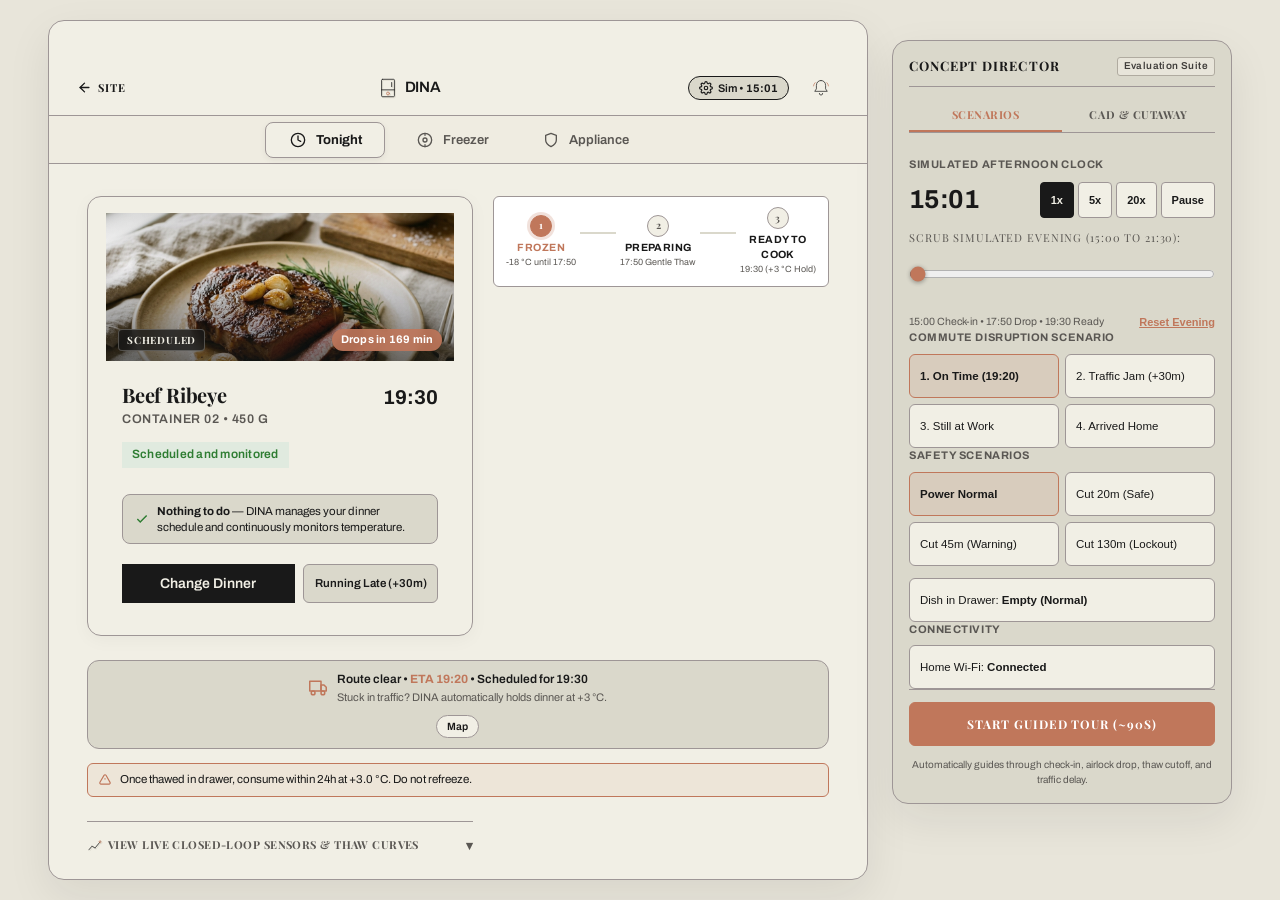
==== commit 14974a92: "feat(cutaway): enlarge appliance cutaway cross-section, expand CAD sidebar to 520px+, and add 1-clic" ====
--- a/app.html
+++ b/app.html
@@ -14,8 +14,8 @@
   <link rel="icon" type="image/svg+xml" href="assets/icons/pwa-logo.svg">
   <link rel="icon" type="image/png" sizes="192x192" href="assets/images/pwa-icon-192.png">
   <link rel="apple-touch-icon" sizes="180x180" href="assets/images/apple-touch-icon.png">
-  <link rel="stylesheet" href="css/tokens.css?v=10.6">
-  <link rel="stylesheet" href="css/app.css?v=10.6">
+  <link rel="stylesheet" href="css/tokens.css?v=10.9">
+  <link rel="stylesheet" href="css/app.css?v=10.9">
 </head>
 <body class="app-body">
 
@@ -1221,140 +1221,249 @@
       <!-- Tab Panel 2: Engineering & CAD View -->
       <div class="director-tab-panel" id="directorCadPanel" role="tabpanel">
         <div id="mobileCutawayHost">
-          <!-- Cutaway Illustration (Mechanical cross-section: 110L vault, carousel, hatch, drawer) -->
-          <div class="cutaway-card" id="cutawayCard" aria-label="Appliance mechanical cutaway cross-section">
-            <div class="cutaway-header">
-              <span class="cutaway-title">Appliance Cutaway &bull; Cross-Section</span>
-              <span class="spec-status-tag cad">[CAD Verified Architecture]</span>
-            </div>
-            <div class="cutaway-svg-wrap">
-              <svg class="cutaway-svg" viewBox="0 0 380 340" aria-label="DINA upright freezer cutaway cross-section diagram">
-                <!-- Outer Insulated Cabinet Frame (60cm upright chassis) -->
-                <rect x="20" y="10" width="340" height="320" rx="4" fill="#F7F5EE" stroke="#191919" stroke-width="2"/>
-                <rect x="26" y="16" width="328" height="308" rx="3" fill="#EAE6D9" stroke="#9E9696" stroke-width="1"/>
-                
-                <!-- ZONE 1: Upper Manual Storage Shelves (110 L Vault at -18 °C) -->
-                <rect x="32" y="22" width="316" height="58" rx="2" fill="#F1EFE5" stroke="#9E9696" stroke-width="1.2"/>
-                <!-- Zone 1 Header Bar -->
-                <rect x="32" y="22" width="316" height="17" fill="#EAE6D9"/>
-                <text x="40" y="34" fill="#191919" font-family="Archivo, sans-serif" font-size="8.5" font-weight="700">110 L FREEZER VAULT</text>
-                <text x="338" y="34" text-anchor="end" fill="#5A5753" font-family="Archivo, sans-serif" font-size="8" font-weight="600">&minus;18.0 &deg;C &bull; Manual Shelves</text>
-                
-                <!-- Fixed wire storage shelf & stored frozen goods -->
-                <line x1="32" y1="56" x2="348" y2="56" stroke="#9E9696" stroke-width="1" stroke-dasharray="3 2"/>
-                <rect x="46" y="44" width="36" height="12" rx="1.5" fill="#DAD8CB" stroke="#9E9696" stroke-width="1"/>
-                <rect x="88" y="42" width="30" height="14" rx="1.5" fill="#D6D2C4" stroke="#9E9696" stroke-width="1"/>
-                <rect x="238" y="44" width="32" height="12" rx="1.5" fill="#DAD8CB" stroke="#9E9696" stroke-width="1"/>
-                <rect x="276" y="40" width="42" height="16" rx="1.5" fill="#D6D2C4" stroke="#9E9696" stroke-width="1"/>
-
-                <!-- ZONE 2: Middle Revolving Carousel Chamber (-18 °C) -->
-                <rect x="32" y="86" width="316" height="144" rx="2" fill="#F1EFE5" stroke="#9E9696" stroke-width="1.2"/>
-                <!-- Zone 2 Header Bar (Safely above the drum circle) -->
-                <rect x="32" y="86" width="316" height="17" fill="#EAE6D9"/>
-                <text x="40" y="98" fill="#191919" font-family="Archivo, sans-serif" font-size="8.5" font-weight="700">REVOLVING CAROUSEL DRUM</text>
-                <text x="338" y="98" text-anchor="end" fill="#5A5753" font-family="Archivo, sans-serif" font-size="8" font-weight="600">11 Meal Slots &bull; &minus;18.0 &deg;C</text>
-
-                <!-- Left-side engineering callout -->
-                <rect x="40" y="134" width="82" height="42" rx="3" fill="#FFFFFF" stroke="#DAD8CB" stroke-width="1"/>
-                <text x="46" y="147" fill="#191919" font-family="Archivo, sans-serif" font-size="7.5" font-weight="700">MEAL DRUM</text>
-                <text x="46" y="158" fill="#5A5753" font-family="Archivo, sans-serif" font-size="7" font-weight="500">11 Sealed slots</text>
-                <text x="46" y="168" fill="#5A5753" font-family="Archivo, sans-serif" font-size="7" font-weight="500">Indexed rotation</text>
-                <line x1="122" y1="155" x2="140" y2="158" stroke="#9E9696" stroke-width="1" stroke-dasharray="2 2"/>
-
-                <!-- Right-side engineering callout -->
-                <rect x="258" y="134" width="82" height="42" rx="3" fill="#FFFFFF" stroke="#DAD8CB" stroke-width="1"/>
-                <text x="264" y="147" fill="#191919" font-family="Archivo, sans-serif" font-size="7.5" font-weight="700">PASS-THROUGH</text>
-                <text x="264" y="158" fill="#5A5753" font-family="Archivo, sans-serif" font-size="7" font-weight="500">Slot 12 drop chute</text>
-                <text x="264" y="168" fill="#5A5753" font-family="Archivo, sans-serif" font-size="7" font-weight="500">Airlock aligned</text>
-                <line x1="258" y1="155" x2="240" y2="158" stroke="#9E9696" stroke-width="1" stroke-dasharray="2 2"/>
-
-                <!-- Revolving Rotor Ring (Center: 190, 158; Radius: 46) -->
-                <circle cx="190" cy="158" r="46" fill="#EAE6D9" stroke="#191919" stroke-width="1.6"/>
-                <circle cx="190" cy="158" r="10" fill="#DAD8CB" stroke="#191919" stroke-width="1.4"/>
-                <circle cx="190" cy="158" r="3" fill="#191919"/>
-
-                <!-- Revolving Rotor Structure (Rotates to target slot) -->
-                <g id="cutawayRotor" transform="rotate(0 190 158)">
-                  <line x1="190" y1="112" x2="190" y2="204" stroke="#9E9696" stroke-width="1.1"/>
-                  <line x1="150" y1="135" x2="230" y2="181" stroke="#9E9696" stroke-width="1.1"/>
-                  <line x1="150" y1="181" x2="230" y2="135" stroke="#9E9696" stroke-width="1.1"/>
-                  <line x1="144" y1="158" x2="236" y2="158" stroke="#9E9696" stroke-width="1.1"/>
-
-                  <!-- Tonight's Container in Slot (Top slot at 0 deg) -->
-                  <rect id="cutawaySlotContainer" x="176" y="116" width="28" height="11" rx="2" fill="#C0775B" stroke="#191919" stroke-width="1.2"/>
-
-                  <!-- Stocked Radial Containers in Other Slots -->
-                  <rect transform="rotate(30 190 158)" x="176" y="116" width="28" height="11" rx="2" fill="#DAD8CB" stroke="#191919" stroke-width="1"/>
-                  <rect transform="rotate(60 190 158)" x="176" y="116" width="28" height="11" rx="2" fill="#DAD8CB" stroke="#191919" stroke-width="1"/>
-                  <rect transform="rotate(90 190 158)" x="176" y="116" width="28" height="11" rx="2" fill="#DAD8CB" stroke="#191919" stroke-width="1"/>
-                  <rect transform="rotate(120 190 158)" x="176" y="116" width="28" height="11" rx="2" fill="#DAD8CB" stroke="#191919" stroke-width="1"/>
-                  <rect transform="rotate(150 190 158)" x="176" y="116" width="28" height="11" rx="2" fill="#DAD8CB" stroke="#191919" stroke-width="1"/>
-                  <rect transform="rotate(210 190 158)" x="176" y="116" width="28" height="11" rx="2" fill="#DAD8CB" stroke="#191919" stroke-width="1"/>
-                  <rect transform="rotate(240 190 158)" x="176" y="116" width="28" height="11" rx="2" fill="#DAD8CB" stroke="#191919" stroke-width="1"/>
-                  <rect transform="rotate(270 190 158)" x="176" y="116" width="28" height="11" rx="2" fill="#DAD8CB" stroke="#191919" stroke-width="1"/>
-                  <rect transform="rotate(300 190 158)" x="176" y="116" width="28" height="11" rx="2" fill="#DAD8CB" stroke="#191919" stroke-width="1"/>
-                  <rect transform="rotate(330 190 158)" x="176" y="116" width="28" height="11" rx="2" fill="#DAD8CB" stroke="#191919" stroke-width="1"/>
-                </g>
-
-                <!-- Smart Pause Warning Tag on Cutaway -->
-                <g id="cutawaySmartPauseTag" transform="translate(136, 220)" hidden>
-                  <rect x="-8" y="-9" width="124" height="18" rx="3" fill="#FFF4E5" stroke="#C0775B" stroke-width="1.2"/>
-                  <text x="54" y="3" text-anchor="middle" fill="#C0775B" font-family="Archivo, sans-serif" font-size="7.5" font-weight="700">SMART PAUSE ACTIVE</text>
-                </g>
-
-                <!-- AIRLOCK PASS-THROUGH CHUTE & HATCH FLAP -->
-                <path d="M 166 226 L 172 236 L 208 236 L 214 226 Z" fill="#D6D2C4" stroke="#9E9696" stroke-width="1"/>
-                <g id="cutawayHatchGroup">
-                  <line id="cutawayHatchFlap" x1="173" y1="234" x2="207" y2="234" stroke="#191919" stroke-width="3" stroke-linecap="round"/>
-                  <circle cx="173" cy="234" r="2" fill="#191919"/>
-                </g>
-
-                <!-- Animated Dropping Meal Container -->
-                <g id="cutawayDropContainer" transform="translate(176, 212)" opacity="0">
-                  <rect x="0" y="0" width="28" height="11" rx="2" fill="#C0775B" stroke="#191919" stroke-width="1.2"/>
-                </g>
-
-                <!-- ZONE 3: Bottom Defrost & Safe-Hold Drawer (+3 °C / +10 °C) -->
-                <rect id="cutawayDrawerGlow" x="32" y="238" width="316" height="86" rx="3" fill="#EAE6D9" stroke="#191919" stroke-width="1.6"/>
-                <!-- Zone 3 Header Bar -->
-                <rect x="32" y="238" width="316" height="17" fill="#DAD8CB"/>
-                <text x="40" y="250" fill="#191919" font-family="Archivo, sans-serif" font-size="8.5" font-weight="700">DEFROST DRAWER</text>
-                <text id="cutawayDrawerTempTag" x="338" y="250" text-anchor="end" fill="#191919" font-family="Archivo, sans-serif" font-size="8" font-weight="700">+3.0 &deg;C</text>
-
-                <!-- Drawer Pull Handle with Live Halo Glow Indicator -->
-                <rect id="cutawayHandleGlow" x="340" y="258" width="5" height="52" rx="2.5" fill="#5B8EC0" stroke="#191919" stroke-width="0.8"/>
-                
-                <!-- Removable Condensate Drip Tray underneath -->
-                <rect x="42" y="310" width="296" height="8" rx="1.5" fill="#D6D2C4" stroke="#9E9696" stroke-width="0.8"/>
-
-                <!-- Convection Crossflow Fan & Airflow Paths -->
-                <g id="cutawayAirflow" opacity="0">
-                  <circle cx="56" cy="274" r="9" fill="#DAD8CB" stroke="#191919" stroke-width="1.2"/>
-                  <path d="M 56 267 V 281 M 49 274 H 63" stroke="#191919" stroke-width="1.2"/>
-                  <text x="56" y="289" text-anchor="middle" fill="#5A5753" font-size="6.5" font-weight="600">Fan</text>
-                  <path class="cutaway-air-flow" d="M 68 270 C 110 262, 150 262, 172 270" fill="none" stroke="#C0775B" stroke-width="1.5"/>
-                  <path class="cutaway-air-flow" d="M 68 278 C 110 286, 150 286, 172 278" fill="none" stroke="#C0775B" stroke-width="1.5"/>
-                </g>
-
-                <!-- Container Resting Inside Defrost Drawer -->
-                <g id="cutawayDrawerContainer" transform="translate(176, 268)" opacity="0">
-                  <rect x="0" y="0" width="28" height="11" rx="2" fill="#C0775B" stroke="#191919" stroke-width="1.2"/>
-                  <!-- Frost Layer Overlay on Container Lid -->
-                  <rect id="cutawayFrostLayer" x="1" y="1" width="26" height="9" rx="1" fill="#FFFFFF" opacity="0.8"/>
-                </g>
-
-                <text id="cutawayDrawerStatusText" x="78" y="302" fill="#191919" font-family="Archivo, sans-serif" font-size="8.5" font-weight="600">Status: Empty &bull; Standby</text>
-              </svg>
-            </div>
-          </div>
-        </div>
+          <!-- Cutaway Illustration (CAD True Vertical Section A-A: 110L vault, 2-tier carousel, drop chute, hatch, drawer, machinery) -->
+          <div class="cutaway-card cutaway-container" id="cutawayCard" aria-label="Appliance mechanical cutaway cross-section">
+            <div class="cutaway-inner-card">
+              <div class="cutaway-header">
+                <div class="cutaway-header-left">
+                  <span class="cutaway-title">Appliance Cutaway &bull; True Section (600 &times; 1450 mm)</span>
+                  <span class="spec-status-tag cad">[CAD Verified Architecture]</span>
+                </div>
+                <button type="button" class="btn-cutaway-zoom" id="btnCutawayZoom" aria-label="Open Fullscreen Cutaway View" title="View Cutaway in Large Format">
+                  <svg class="zoom-in-icon" width="13" height="13" viewBox="0 0 24 24" fill="none" stroke="currentColor" stroke-width="2.2" stroke-linecap="round" stroke-linejoin="round" aria-hidden="true">
+                    <polyline points="15 3 21 3 21 9"></polyline>
+                    <polyline points="9 21 3 21 3 15"></polyline>
+                    <line x1="21" y1="3" x2="14" y2="10"></line>
+                    <line x1="3" y1="21" x2="10" y2="14"></line>
+                  </svg>
+                  <svg class="zoom-out-icon" width="13" height="13" viewBox="0 0 24 24" fill="none" stroke="currentColor" stroke-width="2.2" stroke-linecap="round" stroke-linejoin="round" aria-hidden="true" style="display:none;">
+                    <polyline points="4 14 10 14 10 20"></polyline>
+                    <polyline points="20 10 14 10 14 4"></polyline>
+                    <line x1="14" y1="10" x2="21" y2="3"></line>
+                    <line x1="3" y1="21" x2="10" y2="14"></line>
+                  </svg>
+                  <span class="zoom-label">Enlarge</span>
+                </button>
+              </div>
+              <div class="cutaway-svg-wrap">
+                <svg class="cutaway-svg" viewBox="8 12 514 768" width="100%" height="auto" xmlns="http://www.w3.org/2000/svg" aria-label="DINA upright freezer CAD vertical cross-section diagram">
+                  <defs>
+                    <style>
+                      @import url("https://fonts.googleapis.com/css2?family=Archivo:wght@400;600&amp;family=Playfair+Display:ital,wght@0,400;0,600;1,400&amp;display=swap");
+                      .bg-paper { fill: #F1EFE5; }
+                      .bg-sand { fill: #DAD8CB; }
+                      .bg-white { fill: #FFFFFF; }
+                      .stroke-ink { stroke: #191919; fill: none; stroke-width: 1.5; stroke-linecap: round; stroke-linejoin: round; }
+                      .stroke-stone { stroke: #9E9696; fill: none; stroke-width: 1; }
+                      .stroke-clay { stroke: #C0775B; fill: none; stroke-width: 1.5; }
+                      .fill-clay { fill: #C0775B; stroke: #191919; stroke-width: 1.5; }
+                      .head-zone { font-family: "Playfair Display", Georgia, serif; font-size: 11px; font-weight: 600; letter-spacing: 0.08em; text-transform: uppercase; fill: #191919; }
+                      .body-label { font-family: "Archivo", Arial, sans-serif; font-size: 11.5px; font-weight: 600; fill: #191919; }
+                      .body-muted { font-family: "Archivo", Arial, sans-serif; font-size: 10.5px; fill: #5A5753; }
+                      .body-white { font-family: "Archivo", Arial, sans-serif; font-size: 10.5px; fill: #F1EFE5; }
+                      .dim-text { font-family: "Archivo", Arial, sans-serif; font-size: 10.5px; fill: #5A5753; }
+                    </style>
+
+                <!-- 45-degree PUR / VIP Insulation Hatching (Stone #9E9696) -->
+                <pattern id="vip-hatch" width="8" height="8" patternTransform="rotate(45 0 0)" patternUnits="userSpaceOnUse">
+                  <line x1="0" y1="0" x2="0" y2="8" stroke="#9E9696" stroke-width="1" />
+                </pattern>
+
+                <!-- Markers -->
+                <marker id="arrow-clay" viewBox="0 0 10 10" refX="6" refY="5" markerWidth="6" markerHeight="6" orient="auto-start-reverse">
+                  <path d="M 0 1.5 L 7 5 L 0 8.5 z" fill="#C0775B" />
+                </marker>
+                <marker id="arrow-ink" viewBox="0 0 10 10" refX="5" refY="5" markerWidth="5" markerHeight="5" orient="auto-start-reverse">
+                  <path d="M 0 2 L 7 5 L 0 8 z" fill="#191919" />
+                </marker>
+                <marker id="dim-tick" viewBox="0 0 10 10" refX="5" refY="5" markerWidth="6" markerHeight="6" orient="auto">
+                  <line x1="5" y1="1" x2="5" y2="9" stroke="#5A5753" stroke-width="1.2" />
+                </marker>
+              </defs>
+
+              <!-- BACKGROUND -->
+              <rect x="0" y="0" width="540" height="820" class="bg-paper" />
+
+              <!-- ================= TOP WIDTH DIMENSION (600 mm) ================= -->
+              <line x1="90" y1="26" x2="390" y2="26" class="stroke-stone" />
+              <line x1="90" y1="20" x2="90" y2="42" class="stroke-stone" />
+              <line x1="390" y1="20" x2="390" y2="42" class="stroke-stone" />
+              <rect x="195" y="16" width="90" height="18" class="bg-paper" />
+              <text x="240" y="29" class="dim-text" font-weight="600" text-anchor="middle">600 mm WIDTH</text>
+
+              <!-- ================= LEFT TOTAL HEIGHT DIMENSION (1450 mm) ================= -->
+              <line x1="36" y1="48" x2="36" y2="773" class="stroke-stone" />
+              <line x1="28" y1="48" x2="82" y2="48" class="stroke-stone" />
+              <line x1="28" y1="773" x2="82" y2="773" class="stroke-stone" />
+              <rect x="12" y="375" width="48" height="64" class="bg-paper" />
+              <text x="36" y="402" class="dim-text" font-weight="600" text-anchor="middle">1450</text>
+              <text x="36" y="415" class="dim-text" text-anchor="middle">mm</text>
+              <text x="36" y="428" class="dim-text" text-anchor="middle">HIGH</text>
+
+              <!-- ================= OUTER UPRIGHT CABINET (300 x 725 px = 600 x 1450 mm) ================= -->
+              <rect x="90" y="48" width="300" height="725" fill="url(#vip-hatch)" stroke="#191919" stroke-width="1.5" />
+
+              <!-- ================= ZONE 01: 110 L TOP FREEZER VAULT (y=62..292) ================= -->
+              <rect x="104" y="62" width="272" height="230" class="bg-paper" stroke="#191919" stroke-width="1.5" />
+              <rect x="104" y="62" width="272" height="24" class="bg-sand" />
+              <line x1="104" y1="86" x2="376" y2="86" class="stroke-stone" />
+              <text x="114" y="78" class="head-zone">01 · TOP FREEZER VAULT (110 L)</text>
+              <text x="366" y="78" class="body-muted" text-anchor="end">-18 °C</text>
+
+              <!-- Shelf 1 -->
+              <line x1="112" y1="154" x2="368" y2="154" class="stroke-stone" stroke-dasharray="5 3" />
+              <rect x="124" y="114" width="92" height="38" class="bg-sand" stroke="#191919" stroke-width="1" />
+              <text x="170" y="137" class="body-muted" text-anchor="middle">Frozen Bulk</text>
+              <rect x="234" y="122" width="114" height="30" class="bg-sand" stroke="#191919" stroke-width="1" />
+              <text x="291" y="141" class="body-muted" text-anchor="middle">Manual Storage</text>
+
+              <!-- Shelf 2 -->
+              <line x1="112" y1="224" x2="368" y2="224" class="stroke-stone" stroke-dasharray="5 3" />
+              <rect x="124" y="180" width="120" height="42" class="bg-sand" stroke="#191919" stroke-width="1" />
+              <text x="184" y="205" class="body-muted" text-anchor="middle">Drawer / Box</text>
+              <rect x="260" y="190" width="88" height="32" class="bg-sand" stroke="#191919" stroke-width="1" />
+
+              <!-- Shelf 3 (Floor of Top Vault) -->
+              <rect x="124" y="246" width="150" height="34" class="bg-sand" stroke="#191919" stroke-width="1" />
+              <text x="199" y="267" class="body-muted" text-anchor="middle">110 L Static Shelves (-18 °C)</text>
+
+              <!-- Right Callout: Zone 01 -->
+              <line x1="396" y1="62" x2="412" y2="62" class="stroke-stone" />
+              <line x1="396" y1="292" x2="412" y2="292" class="stroke-stone" />
+              <line x1="404" y1="62" x2="404" y2="292" class="stroke-stone" />
+              <text x="418" y="168" class="head-zone">110 L VAULT</text>
+              <text x="418" y="183" class="body-muted">3 manual shelves</text>
+              <text x="418" y="197" class="body-muted">-18 °C deep freeze</text>
+
+              <!-- ================= ZONE 02: 60 L TWO-TIER REVOLVING DRUM (y=302..526) ================= -->
+              <rect x="104" y="302" width="272" height="224" class="bg-paper" stroke="#191919" stroke-width="1.5" />
+              <rect x="104" y="302" width="272" height="24" class="bg-sand" />
+              <line x1="104" y1="326" x2="376" y2="326" class="stroke-stone" />
+              <text x="114" y="318" class="head-zone">02 · REVOLVING DRUM (60 L)</text>
+              <text x="366" y="318" class="body-muted" text-anchor="end">11 Meals · -18 °C</text>
+
+              <!-- Revolving Cylinder Shroud (Full internal width) -->
+              <rect x="116" y="338" width="248" height="174" class="bg-paper" stroke="#191919" stroke-width="1.5" />
+
+              <!-- Central Vertical Drive Shaft (Z-Axis) -->
+              <rect x="235" y="332" width="10" height="186" class="bg-sand" stroke="#191919" stroke-width="1.5" />
+              <line x1="240" y1="328" x2="240" y2="522" class="stroke-stone" stroke-dasharray="6 3 2 3" />
+              <!-- Top & Bottom Thrust Bearings -->
+              <rect x="228" y="334" width="24" height="6" class="bg-white" stroke="#191919" stroke-width="1" />
+              <rect x="228" y="510" width="24" height="6" class="bg-white" stroke="#191919" stroke-width="1" />
+
+              <!-- Horizontal Rotation Indicator -->
+              <path d="M 218 424 C 218 416, 262 416, 262 424" fill="none" stroke="#191919" stroke-width="1.2" marker-end="url(#arrow-ink)" />
+
+              <!-- Horizontal Disc Divider Plate -->
+              <line x1="116" y1="425" x2="256" y2="425" class="stroke-ink" />
+              <line x1="256" y1="425" x2="364" y2="425" class="stroke-stone" stroke-dasharray="4 4" />
+
+              <!-- UPPER DISC (SLOTS 01–06) -->
+              <text x="124" y="352" class="head-zone" style="font-size:8.5px;">UPPER DISC (01–06)</text>
+              <!-- Sectioned Left Container (Slot 05) -->
+              <rect x="124" y="360" width="98" height="52" class="bg-sand" stroke="#191919" stroke-width="1.5" />
+              <text x="173" y="383" class="body-label" font-weight="600" text-anchor="middle">Slot 05</text>
+              <text x="173" y="398" class="body-muted" text-anchor="middle">600 g · Bolognese</text>
+
+              <!-- Sectioned Right Active Container (Slot 02 - Single Clay Accent) -->
+              <g id="cutaway-slot-active" style="transition: opacity 300ms ease;">
+                <rect x="258" y="360" width="98" height="52" class="fill-clay" />
+                <text x="307" y="383" class="body-white" font-weight="600" text-anchor="middle">Slot 02 · Tonight</text>
+                <text x="307" y="398" class="body-white" text-anchor="middle">Beef Ribeye · 450 g</text>
+              </g>
+
+              <!-- LOWER DISC (SLOTS 07–11 + CHIMNEY) -->
+              <text x="124" y="440" class="head-zone" style="font-size:8.5px;">LOWER DISC (07–11)</text>
+              <!-- Sectioned Left Lower Container (Slot 08) -->
+              <rect x="124" y="448" width="98" height="52" class="bg-sand" stroke="#191919" stroke-width="1.5" />
+              <text x="173" y="471" class="body-label" font-weight="600" text-anchor="middle">Slot 08</text>
+              <text x="173" y="486" class="body-muted" text-anchor="middle">300 g · Filet</text>
+
+              <!-- Sectioned Right Lower Sector = SLOT 12 DROP CHIMNEY -->
+              <rect x="258" y="432" width="98" height="72" fill="none" stroke="#9E9696" stroke-width="1" stroke-dasharray="4 3" />
+              <text x="307" y="463" class="head-zone" style="font-size:8.5px;" text-anchor="middle">SLOT 12 · CHIMNEY</text>
+              <text x="307" y="477" class="body-muted" text-anchor="middle">Pass-Through</text>
+
+              <!-- Gravity Drop Vector (Clay 1.5 px) -->
+              <line x1="307" y1="414" x2="307" y2="612" class="stroke-clay" stroke-dasharray="4 3" marker-end="url(#arrow-clay)" />
+
+              <!-- Right Callout: Zone 02 -->
+              <line x1="396" y1="302" x2="412" y2="302" class="stroke-stone" />
+              <line x1="396" y1="526" x2="412" y2="526" class="stroke-stone" />
+              <line x1="404" y1="302" x2="404" y2="526" class="stroke-stone" />
+              <text x="418" y="396" class="head-zone">2-TIER DRUM</text>
+              <text x="418" y="411" class="body-muted">Top disc: 6 meals</text>
+              <text x="418" y="425" class="body-muted">Bottom: 5 + chute</text>
+              <text x="418" y="439" class="body-muted">2.5 s stepper index</text>
+
+              <!-- ================= ZONE 03: VIP BARRIER & THERMAL AIRLOCK (y=526..552) ================= -->
+              <rect x="104" y="526" width="146" height="26" fill="url(#vip-hatch)" stroke="#191919" stroke-width="1.5" />
+              <rect x="362" y="526" width="14" height="26" fill="url(#vip-hatch)" stroke="#191919" stroke-width="1.5" />
+
+              <!-- Motorized Airlock Hatch (Aligned under x=258..356) -->
+              <g id="cutaway-hatch" style="transform-origin: 250px 526px; transition: transform 400ms cubic-bezier(0.32, 0.72, 0, 1);">
+                <rect x="250" y="526" width="112" height="26" class="bg-sand" stroke="#191919" stroke-width="1.5" />
+                <line x1="262" y1="539" x2="350" y2="539" class="stroke-ink" />
+              </g>
+              <text x="418" y="543" class="head-zone" style="font-size:9px;">AIRLOCK HATCH</text>
+
+              <!-- Animated Falling Meal Container during Pass-Through Drop -->
+              <g id="cutawayDropContainer" transform="translate(0, 0)" opacity="0" pointer-events="none" style="transition: transform 900ms cubic-bezier(0.22, 0.61, 0.36, 1), opacity 300ms ease;">
+                <rect x="258" y="360" width="98" height="52" class="fill-clay" />
+                <text x="307" y="383" class="body-white" font-weight="600" text-anchor="middle">Slot 02</text>
+                <text x="307" y="398" class="body-white" text-anchor="middle">Beef Ribeye · 450 g</text>
+              </g>
+
+              <!-- ================= ZONE 04: 15 L DEFROST & SAFE-HOLD DRAWER (y=552..682) ================= -->
+              <rect x="104" y="552" width="272" height="130" class="bg-paper" stroke="#191919" stroke-width="1.5" />
+              <rect x="104" y="552" width="272" height="24" class="bg-sand" />
+              <line x1="104" y1="576" x2="376" y2="576" class="stroke-stone" />
+              <text x="114" y="568" class="head-zone">03 · DEFROST DRAWER (15 L)</text>
+              <text id="cutaway-drawer-temp" x="366" y="568" class="body-label" font-weight="600" text-anchor="end">+3 °C Hold</text>
+
+              <!-- Peltier & Surface IR Module (Left side of drawer ceiling, zero overlap) -->
+              <rect x="116" y="576" width="122" height="20" class="bg-sand" stroke="#191919" stroke-width="1" />
+              <text x="177" y="589" class="body-muted" style="font-size:8.5px;" text-anchor="middle">Peltier +10 °C · IR Sensor</text>
+
+              <!-- Drawer Status Text (Bottom Left) -->
+              <text id="cutaway-drawer-status" x="116" y="632" class="body-label" font-weight="600">Status: Standby</text>
+              <text x="116" y="647" class="body-muted">Chilled zone (+3.0 °C)</text>
+
+              <!-- Receiving Platter & Landing Slot (Aligned under x=258..356) -->
+              <g id="cutaway-drawer-meal" opacity="0.35" style="transition: opacity 400ms ease;">
+                <rect x="258" y="616" width="98" height="46" fill="none" stroke="#9E9696" stroke-width="1" stroke-dasharray="4 3" />
+                <text x="307" y="643" class="body-muted" text-anchor="middle">Receiving Platter</text>
+              </g>
+              <rect x="116" y="664" width="248" height="8" class="bg-sand" stroke="#191919" stroke-width="1" />
+
+              <!-- Right Callout: Zone 04 -->
+              <line x1="396" y1="552" x2="412" y2="552" class="stroke-stone" />
+              <line x1="396" y1="682" x2="412" y2="682" class="stroke-stone" />
+              <line x1="404" y1="552" x2="404" y2="682" class="stroke-stone" />
+              <text x="418" y="608" class="head-zone">15 L DRAWER</text>
+              <text x="418" y="623" class="body-muted">+10 °C gentle thaw</text>
+              <text x="418" y="637" class="body-muted">+3 °C safe hold</text>
+
+              <!-- ================= ZONE 05: MACHINERY BAY (y=692..759) ================= -->
+              <rect x="104" y="692" width="272" height="67" class="bg-sand" stroke="#191919" stroke-width="1.5" />
+              <text x="114" y="712" class="head-zone">04 · MACHINERY BAY</text>
+              <rect x="116" y="722" width="114" height="26" class="bg-paper" stroke="#191919" stroke-width="1" />
+              <text x="173" y="739" class="body-muted" text-anchor="middle">R600a Compressor</text>
+              <rect x="242" y="722" width="122" height="26" class="bg-paper" stroke="#191919" stroke-width="1" />
+              <text x="303" y="739" class="body-muted" text-anchor="middle">Passive Condensate</text>
+            </svg>
+          </div><!-- /.cutaway-svg-wrap -->
+        </div><!-- /.cutaway-inner-card -->
+      </div><!-- /.cutaway-card -->
+    </div><!-- /#mobileCutawayHost -->
 
         <div style="background:var(--sand); padding:12px; margin-top:12px; border-radius:var(--radius-xs); border:var(--hairline);">
           <span style="font-size:11px; font-weight:700; text-transform:uppercase; color:var(--ink); display:block; margin-bottom:6px;">CAD Architecture &bull; Mechanical Specs</span>
           <ul style="font-size:11.5px; color:var(--ink-soft); line-height:1.45; padding-left:16px; margin:0;">
             <li><strong>Chassis:</strong> 60 cm European modular standard, 110 L upper static freezer vault.</li>
-            <li><strong>Drum:</strong> 11 sealed meal slots, stepper motor indexing with optical slot positioning.</li>
-            <li><strong>Airlock Pass-Through:</strong> Double-sealed spring hatch preventing thermal leakage.</li>
+            <li><strong>Drum:</strong> 2-tier vertical-axis carousel (6 upper pods + 5 lower pods + 1 pass-through chute), stepper motor indexing with optical positioning.</li>
+            <li><strong>Airlock Pass-Through:</strong> Double-sealed motorized insulated hatch preventing thermal leakage.</li>
             <li><strong>Defrost Drawer:</strong> PTC convective airflow (+10 &deg;C thaw, +3 &deg;C cold hold).</li>
           </ul>
         </div>
@@ -1464,8 +1573,8 @@
           <span style="font-size:11px; font-weight:700; text-transform:uppercase; color:var(--ink); display:block; margin-bottom:6px;">CAD Architecture &bull; Mechanical Specs</span>
           <ul style="font-size:11.5px; color:var(--ink-soft); line-height:1.45; padding-left:16px; margin:0;">
             <li><strong>Chassis:</strong> 60 cm European modular standard, 110 L upper static freezer vault.</li>
-            <li><strong>Drum:</strong> 11 sealed meal slots, stepper motor indexing with optical slot positioning.</li>
-            <li><strong>Airlock Pass-Through:</strong> Double-sealed spring hatch preventing thermal leakage.</li>
+            <li><strong>Drum:</strong> 2-tier vertical-axis carousel (6 upper pods + 5 lower pods + 1 pass-through chute), stepper motor indexing with optical positioning.</li>
+            <li><strong>Airlock Pass-Through:</strong> Double-sealed motorized insulated hatch preventing thermal leakage.</li>
             <li><strong>Defrost Drawer:</strong> PTC convective airflow (+10 &deg;C thaw, +3 &deg;C cold hold).</li>
           </ul>
         </div>
@@ -1477,6 +1586,6 @@
   <!-- Hidden compatibility button for legacy script references -->
   <button type="button" class="floating-demo-btn" id="btnOpenDemoSheet" aria-label="Open Simulation Director Controls" style="display:none !important;" aria-hidden="true"></button>
 
-  <script src="js/app.js?v=10.6"></script>
+  <script src="js/app.js?v=10.9"></script>
 </body>
 </html>
--- a/css/app.css
+++ b/css/app.css
@@ -3210,10 +3210,19 @@
   background: var(--paper);
   border: var(--hairline);
   border-radius: 12px;
-  padding: 14px;
-  margin-bottom: 14px;
+  padding: 12px 10px;
+  margin-bottom: 12px;
   position: relative;
   overflow: hidden;
+  width: 100%;
+  box-sizing: border-box;
+  transition: transform 200ms var(--ease-out), box-shadow 200ms var(--ease-out);
+}
+
+.cutaway-inner-card {
+  width: 100%;
+  display: flex;
+  flex-direction: column;
 }
 
 .cutaway-header {
@@ -3221,6 +3230,14 @@
   align-items: center;
   justify-content: space-between;
   margin-bottom: 10px;
+  gap: 8px;
+}
+
+.cutaway-header-left {
+  display: flex;
+  align-items: center;
+  gap: 8px;
+  flex-wrap: wrap;
 }
 
 .cutaway-title {
@@ -3230,6 +3247,33 @@
   text-transform: uppercase;
   letter-spacing: 0.06em;
   color: var(--ink);
+}
+
+.btn-cutaway-zoom {
+  display: inline-flex;
+  align-items: center;
+  gap: 5px;
+  background: var(--sand);
+  border: var(--hairline);
+  color: var(--ink);
+  font-family: var(--font-body);
+  font-size: 11px;
+  font-weight: 600;
+  padding: 4px 9px;
+  border-radius: 4px;
+  cursor: pointer;
+  white-space: nowrap;
+  transition: background 150ms ease, color 150ms ease, transform 120ms ease;
+  flex-shrink: 0;
+}
+
+.btn-cutaway-zoom:hover {
+  background: var(--ink);
+  color: var(--paper);
+}
+
+.btn-cutaway-zoom:active {
+  transform: scale(0.96);
 }
 
 .cutaway-svg-wrap {
@@ -3239,15 +3283,109 @@
   background: #EAE6D9;
   border: var(--hairline);
   overflow: hidden;
+  display: flex;
+  align-items: center;
+  justify-content: center;
 }
 
 .cutaway-svg {
   width: 100%;
+  max-width: 100%;
   height: auto;
   display: block;
+  margin: 0 auto;
+}
+
+/* Fullscreen / Enlarged Modal State */
+.cutaway-card.enlarged {
+  position: fixed !important;
+  inset: 0 !important;
+  z-index: 9999 !important;
+  width: 100vw !important;
+  height: 100vh !important;
+  height: 100dvh !important;
+  max-width: 100% !important;
+  max-height: 100% !important;
+  margin: 0 !important;
+  border: none !important;
+  border-radius: 0 !important;
+  padding: clamp(14px, 3vh, 28px) clamp(14px, 4vw, 36px) !important;
+  background: rgba(25, 25, 25, 0.76) !important;
+  backdrop-filter: blur(8px) !important;
+  -webkit-backdrop-filter: blur(8px) !important;
+  display: flex !important;
+  flex-direction: column !important;
+  align-items: center !important;
+  justify-content: center !important;
+  box-sizing: border-box !important;
+  overflow-y: auto !important;
+}
+
+.cutaway-card.enlarged .cutaway-inner-card {
+  background: var(--paper);
+  border: 1.5px solid var(--stone);
+  border-radius: 14px;
+  padding: 16px 20px 20px;
+  width: 100%;
+  max-width: min(680px, 94vw);
+  max-height: min(92vh, 92dvh);
+  display: flex;
+  flex-direction: column;
+  box-shadow: 0 24px 64px rgba(0, 0, 0, 0.45);
+  box-sizing: border-box;
+  overflow-y: auto;
+}
+
+.cutaway-card.enlarged .cutaway-header {
+  padding-bottom: 8px;
+  border-bottom: var(--hairline);
+  margin-bottom: 12px;
+}
+
+.cutaway-card.enlarged .cutaway-svg-wrap {
+  background: var(--paper);
+  border: none;
+}
+
+.cutaway-card.enlarged .cutaway-svg {
+  max-width: min(580px, 100%);
+  max-height: calc(88vh - 80px);
+  max-height: calc(88dvh - 80px);
+  margin: 0 auto;
+}
+
+/* Mobile Sheet enhancements when CAD View is active */
+@media (max-width: 959px) {
+  .bottom-sheet:has(#directorCadPanel.active) {
+    max-height: 94vh;
+    max-height: 94dvh;
+  }
+
+  #directorCadPanel.active {
+    padding: 2px 0 16px;
+  }
+
+  #mobileCutawayHost .cutaway-card {
+    padding: 8px 4px;
+    margin-bottom: 8px;
+  }
 }
 
 /* Cutaway Animations: Hatch swing, container drop, airflow */
+#cutaway-hatch {
+  transform-origin: 250px 526px;
+  transition: transform 400ms cubic-bezier(0.32, 0.72, 0, 1);
+}
+
+#cutaway-slot-active,
+#cutaway-drawer-meal {
+  transition: opacity 400ms ease;
+}
+
+#cutawayDropContainer {
+  transition: transform 900ms cubic-bezier(0.22, 0.61, 0.36, 1), opacity 300ms ease;
+}
+
 #cutawayHatchFlap {
   transform-origin: 173px 234px;
   transition: transform 400ms cubic-bezier(0.32, 0.72, 0, 1);
@@ -3255,15 +3393,6 @@
 
 #cutawayHatchFlap.open {
   transform: rotate(-70deg);
-}
-
-#cutawayDropContainer {
-  transition: transform 900ms cubic-bezier(0.22, 0.61, 0.36, 1), opacity 300ms ease;
-  transform-box: fill-box;
-}
-
-#cutawayDropContainer.dropped {
-  transform: translateY(48px);
 }
 
 #cutawayFrostLayer {
@@ -3649,24 +3778,40 @@
 
 /* Director Panel (Desktop Sidebar & Mobile Bottom Sheet) */
 .director-panel {
-  width: 320px;
-  max-width: 340px;
+  width: 340px;
+  max-width: 360px;
   background: var(--sand);
   border: var(--hairline);
   border-radius: 16px;
-  padding: 18px;
+  padding: 16px;
   display: flex;
   flex-direction: column;
-  gap: 14px;
+  gap: 12px;
   position: sticky;
   top: 20px;
   height: auto;
-  max-height: min(860px, calc(100vh - 40px));
-  max-height: min(860px, calc(100dvh - 40px));
+  max-height: min(880px, calc(100vh - 40px));
+  max-height: min(880px, calc(100dvh - 40px));
   overflow-y: auto;
   box-shadow: 0 16px 44px rgba(25, 25, 25, 0.08);
   box-sizing: border-box;
   flex-shrink: 0;
+  transition: width 240ms cubic-bezier(0.22, 0.61, 0.36, 1), max-width 240ms cubic-bezier(0.22, 0.61, 0.36, 1);
+}
+
+/* Substantial enlargement when CAD & Cutaway tab is active on desktop/tablet */
+.director-panel.cad-active,
+.director-panel:has(#desktopCadPanel.active) {
+  width: min(520px, 48vw);
+  max-width: 540px;
+}
+
+@media (min-width: 1400px) {
+  .director-panel.cad-active,
+  .director-panel:has(#desktopCadPanel.active) {
+    width: 560px;
+    max-width: 600px;
+  }
 }
 
 @media (max-width: 959px) {
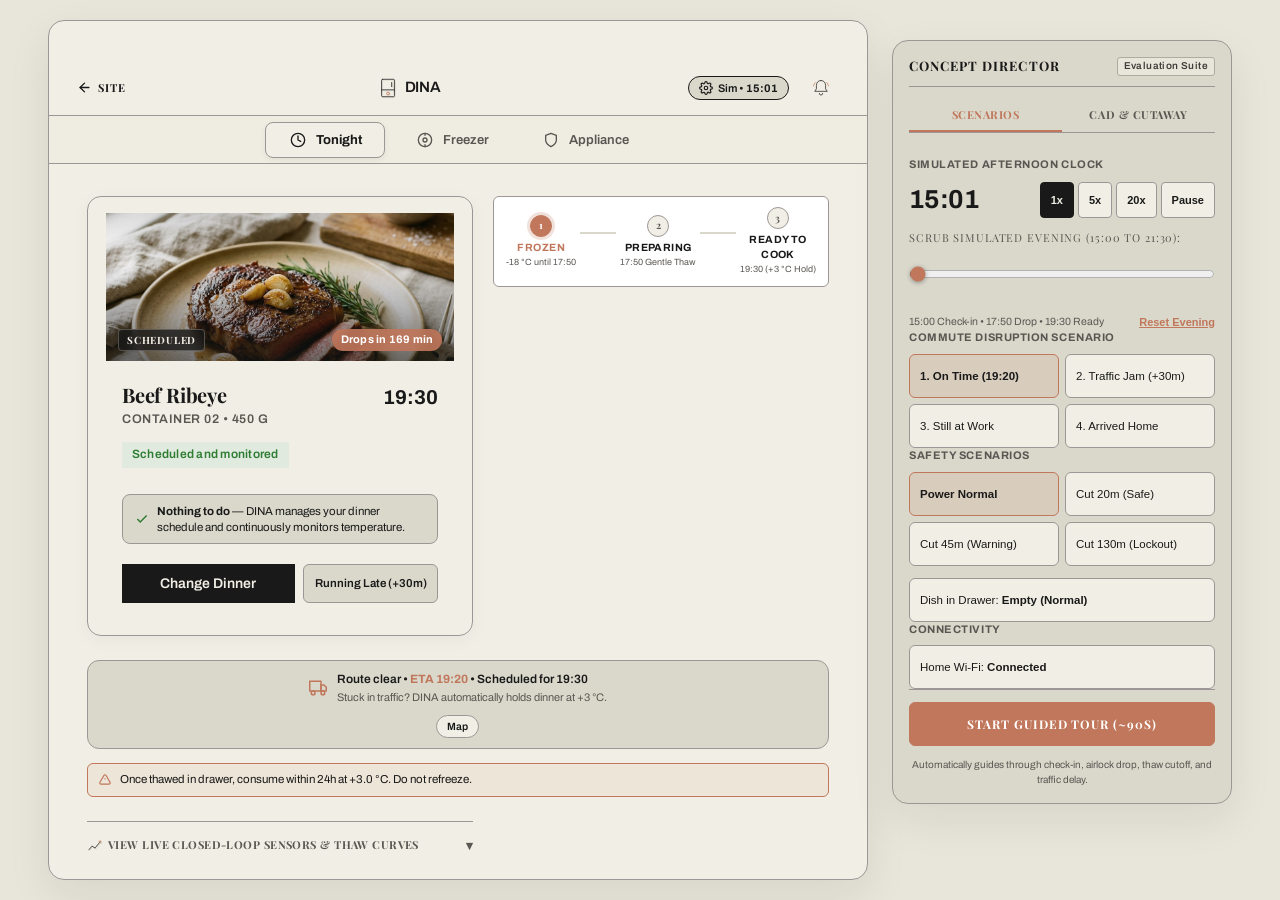
==== commit 620db97c: "feat: add llms.txt context document with 9.5/10 buyer score and site links" ====
--- a/app.html
+++ b/app.html
@@ -14,6 +14,7 @@
   <link rel="icon" type="image/svg+xml" href="assets/icons/pwa-logo.svg">
   <link rel="icon" type="image/png" sizes="192x192" href="assets/images/pwa-icon-192.png">
   <link rel="apple-touch-icon" sizes="180x180" href="assets/images/apple-touch-icon.png">
+  <link rel="alternate" type="text/markdown" href="llms.txt" title="LLM Context">
   <link rel="stylesheet" href="css/tokens.css?v=10.9">
   <link rel="stylesheet" href="css/app.css?v=10.9">
 </head>
